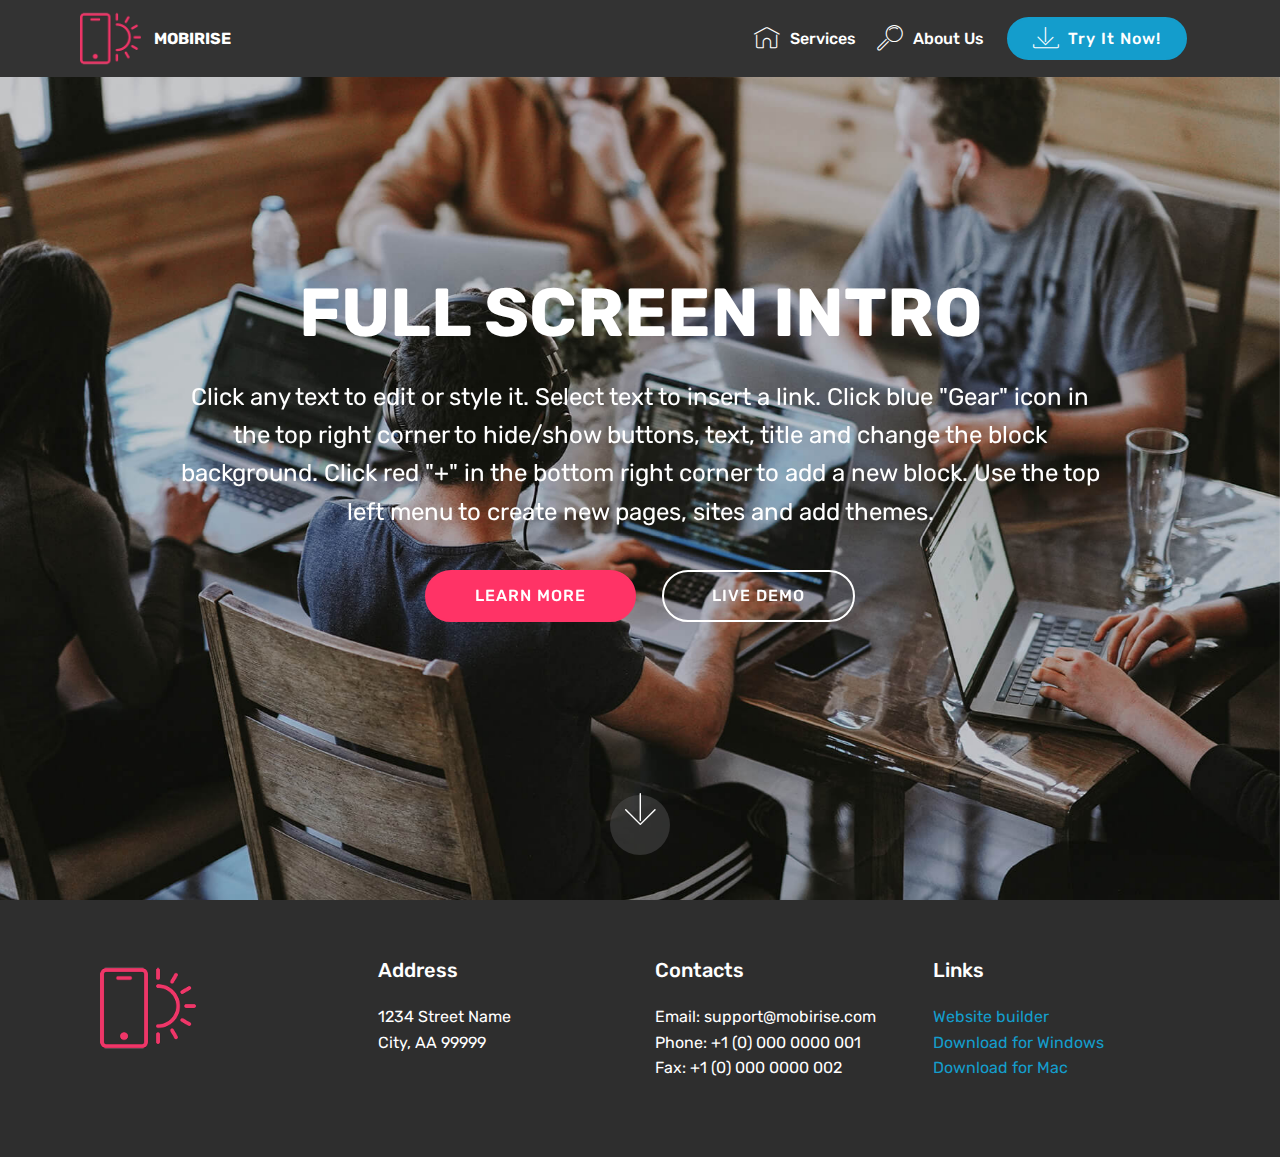
==== index.html @ 6ab180fe "create github pages" ====
<!DOCTYPE html>
<html  >
<head>
  <!-- Site made with Mobirise Website Builder v4.12.3, https://mobirise.com -->
  <meta charset="UTF-8">
  <meta http-equiv="X-UA-Compatible" content="IE=edge">
  <meta name="generator" content="Mobirise v4.12.3, mobirise.com">
  <meta name="viewport" content="width=device-width, initial-scale=1, minimum-scale=1">
  <link rel="shortcut icon" href="assets/images/logo2.png" type="image/x-icon">
  <meta name="description" content="">
  
  
  <title>Home</title>
  <link rel="stylesheet" href="assets/web/assets/mobirise-icons/mobirise-icons.css">
  <link rel="stylesheet" href="assets/bootstrap/css/bootstrap.min.css">
  <link rel="stylesheet" href="assets/bootstrap/css/bootstrap-grid.min.css">
  <link rel="stylesheet" href="assets/bootstrap/css/bootstrap-reboot.min.css">
  <link rel="stylesheet" href="assets/socicon/css/styles.css">
  <link rel="stylesheet" href="assets/tether/tether.min.css">
  <link rel="stylesheet" href="assets/dropdown/css/style.css">
  <link rel="stylesheet" href="assets/theme/css/style.css">
  <link rel="preload" as="style" href="assets/mobirise/css/mbr-additional.css"><link rel="stylesheet" href="assets/mobirise/css/mbr-additional.css" type="text/css">
  
  
  
</head>
<body>
  <section class="menu cid-qTkzRZLJNu" once="menu" id="menu1-0">

    

    <nav class="navbar navbar-expand beta-menu navbar-dropdown align-items-center navbar-fixed-top navbar-toggleable-sm">
        <button class="navbar-toggler navbar-toggler-right" type="button" data-toggle="collapse" data-target="#navbarSupportedContent" aria-controls="navbarSupportedContent" aria-expanded="false" aria-label="Toggle navigation">
            <div class="hamburger">
                <span></span>
                <span></span>
                <span></span>
                <span></span>
            </div>
        </button>
        <div class="menu-logo">
            <div class="navbar-brand">
                <span class="navbar-logo">
                    <a href="https://mobirise.com">
                         <img src="assets/images/logo2.png" alt="Mobirise" style="height: 3.8rem;">
                    </a>
                </span>
                <span class="navbar-caption-wrap"><a class="navbar-caption text-white display-4" href="index.html">
                        MOBIRISE
                    </a></span>
            </div>
        </div>
        <div class="collapse navbar-collapse" id="navbarSupportedContent">
            <ul class="navbar-nav nav-dropdown" data-app-modern-menu="true"><li class="nav-item">
                    <a class="nav-link link text-white display-4" href="page1.html">
                        <span class="mbri-home mbr-iconfont mbr-iconfont-btn"></span>
                        Services
                    </a>
                </li>
                <li class="nav-item">
                    <a class="nav-link link text-white display-4" href="page2.html">
                        <span class="mbri-search mbr-iconfont mbr-iconfont-btn"></span>
                        About Us
                    </a>
                </li></ul>
            <div class="navbar-buttons mbr-section-btn">
                <a class="btn btn-sm btn-primary display-4" href="https://mobirise.com">
                    <span class="mbri-save mbr-iconfont mbr-iconfont-btn "></span>
                    Try It Now!
                </a>
            </div>
        </div>
    </nav>
</section>

<section class="engine"><a href="https://mobirise.info/g">build a site</a></section><section class="cid-qTkA127IK8 mbr-fullscreen mbr-parallax-background" id="header2-1">

    

    

    <div class="container align-center">
        <div class="row justify-content-md-center">
            <div class="mbr-white col-md-10">
                <h1 class="mbr-section-title mbr-bold pb-3 mbr-fonts-style display-1">
                    FULL SCREEN INTRO
                </h1>
                
                <p class="mbr-text pb-3 mbr-fonts-style display-5">
                    Click any text to edit or style it. Select text to insert a link. Click blue "Gear" icon in the top right corner to hide/show buttons, text, title and change the block background. Click red "+" in the bottom right corner to add a new block. Use the top left menu to create new pages, sites and add themes.
                </p>
                <div class="mbr-section-btn">
                    <a class="btn btn-md btn-secondary display-4" href="https://mobirise.com">LEARN MORE</a>
                    <a class="btn btn-md btn-white-outline display-4" href="https://mobirise.com">LIVE DEMO</a>
                </div>
            </div>
        </div>
    </div>
    <div class="mbr-arrow hidden-sm-down" aria-hidden="true">
        <a href="#next">
            <i class="mbri-down mbr-iconfont"></i>
        </a>
    </div>
</section>

<section class="cid-qTkAaeaxX5" id="footer1-2">

    

    

    <div class="container">
        <div class="media-container-row content text-white">
            <div class="col-12 col-md-3">
                <div class="media-wrap">
                    <a href="https://mobirise.com/">
                        <img src="assets/images/logo2.png" alt="Mobirise">
                    </a>
                </div>
            </div>
            <div class="col-12 col-md-3 mbr-fonts-style display-7">
                <h5 class="pb-3">
                    Address
                </h5>
                <p class="mbr-text">
                    1234 Street Name
                    <br>City, AA 99999
                </p>
            </div>
            <div class="col-12 col-md-3 mbr-fonts-style display-7">
                <h5 class="pb-3">
                    Contacts
                </h5>
                <p class="mbr-text">
                    Email: support@mobirise.com
                    <br>Phone: +1 (0) 000 0000 001
                    <br>Fax: +1 (0) 000 0000 002
                </p>
            </div>
            <div class="col-12 col-md-3 mbr-fonts-style display-7">
                <h5 class="pb-3">
                    Links
                </h5>
                <p class="mbr-text">
                    <a class="text-primary" href="https://mobirise.com/">Website builder</a>
                    <br><a class="text-primary" href="https://mobirise.com/mobirise-free-win.zip">Download for Windows</a>
                    <br><a class="text-primary" href="https://mobirise.com/mobirise-free-mac.zip">Download for Mac</a>
                </p>
            </div>
        </div>
        
    </div>
</section>


  <script src="assets/web/assets/jquery/jquery.min.js"></script>
  <script src="assets/popper/popper.min.js"></script>
  <script src="assets/bootstrap/js/bootstrap.min.js"></script>
  <script src="assets/tether/tether.min.js"></script>
  <script src="assets/dropdown/js/nav-dropdown.js"></script>
  <script src="assets/dropdown/js/navbar-dropdown.js"></script>
  <script src="assets/touchswipe/jquery.touch-swipe.min.js"></script>
  <script src="assets/parallax/jarallax.min.js"></script>
  <script src="assets/smoothscroll/smooth-scroll.js"></script>
  <script src="assets/theme/js/script.js"></script>
  
  
</body>
</html>
---- assets/web/assets/mobirise-icons/mobirise-icons.css ----
@font-face {
  font-family: 'MobiriseIcons';
  src:  url('mobirise-icons.eot?spat4u');
  src:  url('mobirise-icons.eot?spat4u#iefix') format('embedded-opentype'),
    url('mobirise-icons.ttf?spat4u') format('truetype'),
    url('mobirise-icons.woff?spat4u') format('woff'),
    url('mobirise-icons.svg?spat4u#MobiriseIcons') format('svg');
  font-weight: normal;
  font-style: normal;
  font-display: swap;
}

[class^="mbri-"], [class*=" mbri-"] {
  /* use !important to prevent issues with browser extensions that change fonts */
  font-family: MobiriseIcons !important;
  speak: none;
  font-style: normal;
  font-weight: normal;
  font-variant: normal;
  text-transform: none;
  line-height: 1;

  /* Better Font Rendering =========== */
  -webkit-font-smoothing: antialiased;
  -moz-osx-font-smoothing: grayscale;
}

.mbri-add-submenu:before {
  content: "\e900";
}
.mbri-alert:before {
  content: "\e901";
}
.mbri-align-center:before {
  content: "\e902";
}
.mbri-align-justify:before {
  content: "\e903";
}
.mbri-align-left:before {
  content: "\e904";
}
.mbri-align-right:before {
  content: "\e905";
}
.mbri-android:before {
  content: "\e906";
}
.mbri-apple:before {
  content: "\e907";
}
.mbri-arrow-down:before {
  content: "\e908";
}
.mbri-arrow-next:before {
  content: "\e909";
}
.mbri-arrow-prev:before {
  content: "\e90a";
}
.mbri-arrow-up:before {
  content: "\e90b";
}
.mbri-bold:before {
  content: "\e90c";
}
.mbri-bookmark:before {
  content: "\e90d";
}
.mbri-bootstrap:before {
  content: "\e90e";
}
.mbri-briefcase:before {
  content: "\e90f";
}
.mbri-browse:before {
  content: "\e910";
}
.mbri-bulleted-list:before {
  content: "\e911";
}
.mbri-calendar:before {
  content: "\e912";
}
.mbri-camera:before {
  content: "\e913";
}
.mbri-cart-add:before {
  content: "\e914";
}
.mbri-cart-full:before {
  content: "\e915";
}
.mbri-cash:before {
  content: "\e916";
}
.mbri-change-style:before {
  content: "\e917";
}
.mbri-chat:before {
  content: "\e918";
}
.mbri-clock:before {
  content: "\e919";
}
.mbri-close:before {
  content: "\e91a";
}
.mbri-cloud:before {
  content: "\e91b";
}
.mbri-code:before {
  content: "\e91c";
}
.mbri-contact-form:before {
  content: "\e91d";
}
.mbri-credit-card:before {
  content: "\e91e";
}
.mbri-cursor-click:before {
  content: "\e91f";
}
.mbri-cust-feedback:before {
  content: "\e920";
}
.mbri-database:before {
  content: "\e921";
}
.mbri-delivery:before {
  content: "\e922";
}
.mbri-desktop:before {
  content: "\e923";
}
.mbri-devices:before {
  content: "\e924";
}
.mbri-down:before {
  content: "\e925";
}
.mbri-download:before {
  content: "\e989";
}
.mbri-drag-n-drop:before {
  content: "\e927";
}
.mbri-drag-n-drop2:before {
  content: "\e928";
}
.mbri-edit:before {
  content: "\e929";
}
.mbri-edit2:before {
  content: "\e92a";
}
.mbri-error:before {
  content: "\e92b";
}
.mbri-extension:before {
  content: "\e92c";
}
.mbri-features:before {
  content: "\e92d";
}
.mbri-file:before {
  content: "\e92e";
}
.mbri-flag:before {
  content: "\e92f";
}
.mbri-folder:before {
  content: "\e930";
}
.mbri-gift:before {
  content: "\e931";
}
.mbri-github:before {
  content: "\e932";
}
.mbri-globe:before {
  content: "\e933";
}
.mbri-globe-2:before {
  content: "\e934";
}
.mbri-growing-chart:before {
  content: "\e935";
}
.mbri-hearth:before {
  content: "\e936";
}
.mbri-help:before {
  content: "\e937";
}
.mbri-home:before {
  content: "\e938";
}
.mbri-hot-cup:before {
  content: "\e939";
}
.mbri-idea:before {
  content: "\e93a";
}
.mbri-image-gallery:before {
  content: "\e93b";
}
.mbri-image-slider:before {
  content: "\e93c";
}
.mbri-info:before {
  content: "\e93d";
}
.mbri-italic:before {
  content: "\e93e";
}
.mbri-key:before {
  content: "\e93f";
}
.mbri-laptop:before {
  content: "\e940";
}
.mbri-layers:before {
  content: "\e941";
}
.mbri-left-right:before {
  content: "\e942";
}
.mbri-left:before {
  content: "\e943";
}
.mbri-letter:before {
  content: "\e944";
}
.mbri-like:before {
  content: "\e945";
}
.mbri-link:before {
  content: "\e946";
}
.mbri-lock:before {
  content: "\e947";
}
.mbri-login:before {
  content: "\e948";
}
.mbri-logout:before {
  content: "\e949";
}
.mbri-magic-stick:before {
  content: "\e94a";
}
.mbri-map-pin:before {
  content: "\e94b";
}
.mbri-menu:before {
  content: "\e94c";
}
.mbri-mobile:before {
  content: "\e94d";
}
.mbri-mobile2:before {
  content: "\e94e";
}
.mbri-mobirise:before {
  content: "\e94f";
}
.mbri-more-horizontal:before {
  content: "\e950";
}
.mbri-more-vertical:before {
  content: "\e951";
}
.mbri-music:before {
  content: "\e952";
}
.mbri-new-file:before {
  content: "\e953";
}
.mbri-numbered-list:before {
  content: "\e954";
}
.mbri-opened-folder:before {
  content: "\e955";
}
.mbri-pages:before {
  content: "\e956";
}
.mbri-paper-plane:before {
  content: "\e957";
}
.mbri-paperclip:before {
  content: "\e958";
}
.mbri-photo:before {
  content: "\e959";
}
.mbri-photos:before {
  content: "\e95a";
}
.mbri-pin:before {
  content: "\e95b";
}
.mbri-play:before {
  content: "\e95c";
}
.mbri-plus:before {
  content: "\e95d";
}
.mbri-preview:before {
  content: "\e95e";
}
.mbri-print:before {
  content: "\e95f";
}
.mbri-protect:before {
  content: "\e960";
}
.mbri-question:before {
  content: "\e961";
}
.mbri-quote-left:before {
  content: "\e962";
}
.mbri-quote-right:before {
  content: "\e963";
}
.mbri-refresh:before {
  content: "\e964";
}
.mbri-responsive:before {
  content: "\e965";
}
.mbri-right:before {
  content: "\e966";
}
.mbri-rocket:before {
  content: "\e967";
}
.mbri-sad-face:before {
  content: "\e968";
}
.mbri-sale:before {
  content: "\e969";
}
.mbri-save:before {
  content: "\e96a";
}
.mbri-search:before {
  content: "\e96b";
}
.mbri-setting:before {
  content: "\e96c";
}
.mbri-setting2:before {
  content: "\e96d";
}
.mbri-setting3:before {
  content: "\e96e";
}
.mbri-share:before {
  content: "\e96f";
}
.mbri-shopping-bag:before {
  content: "\e970";
}
.mbri-shopping-basket:before {
  content: "\e971";
}
.mbri-shopping-cart:before {
  content: "\e972";
}
.mbri-sites:before {
  content: "\e973";
}
.mbri-smile-face:before {
  content: "\e974";
}
.mbri-speed:before {
  content: "\e975";
}
.mbri-star:before {
  content: "\e976";
}
.mbri-success:before {
  content: "\e977";
}
.mbri-sun:before {
  content: "\e978";
}
.mbri-sun2:before {
  content: "\e979";
}
.mbri-tablet:before {
  content: "\e97a";
}
.mbri-tablet-vertical:before {
  content: "\e97b";
}
.mbri-target:before {
  content: "\e97c";
}
.mbri-timer:before {
  content: "\e97d";
}
.mbri-to-ftp:before {
  content: "\e97e";
}
.mbri-to-local-drive:before {
  content: "\e97f";
}
.mbri-touch-swipe:before {
  content: "\e980";
}
.mbri-touch:before {
  content: "\e981";
}
.mbri-trash:before {
  content: "\e982";
}
.mbri-underline:before {
  content: "\e983";
}
.mbri-unlink:before {
  content: "\e984";
}
.mbri-unlock:before {
  content: "\e985";
}
.mbri-up-down:before {
  content: "\e986";
}
.mbri-up:before {
  content: "\e987";
}
.mbri-update:before {
  content: "\e988";
}
.mbri-upload:before {
 content: "\e926"; 
}
.mbri-user:before {
  content: "\e98a";
}
.mbri-user2:before {
  content: "\e98b";
}
.mbri-users:before {
  content: "\e98c";
}
.mbri-video:before {
  content: "\e98d";
}
.mbri-video-play:before {
  content: "\e98e";
}
.mbri-watch:before {
  content: "\e98f";
}
.mbri-website-theme:before {
  content: "\e990";
}
.mbri-wifi:before {
  content: "\e991";
}
.mbri-windows:before {
  content: "\e992";
}
.mbri-zoom-out:before {
  content: "\e993";
}
.mbri-redo:before {
  content: "\e994";
}
.mbri-undo:before {
  content: "\e995";
}
---- assets/socicon/css/styles.css ----
@charset "UTF-8";

@font-face {
  font-family: 'Socicon';
  src:  url('../fonts/socicon.eot');
  src:  url('../fonts/socicon.eot?#iefix') format('embedded-opentype'),
    url('../fonts/socicon.woff2') format('woff2'),
    url('../fonts/socicon.ttf') format('truetype'),
    url('../fonts/socicon.woff') format('woff'),
    url('../fonts/socicon.svg#socicon') format('svg');
  font-weight: normal;
  font-style: normal;
}

[data-icon]:before {
  font-family: "socicon" !important;
  content: attr(data-icon);
  font-style: normal !important;
  font-weight: normal !important;
  font-variant: normal !important;
  text-transform: none !important;
  speak: none;
  line-height: 1;
  -webkit-font-smoothing: antialiased;
  -moz-osx-font-smoothing: grayscale;
}

[class^="socicon-"], [class*=" socicon-"] {
  /* use !important to prevent issues with browser extensions that change fonts */
  font-family: 'Socicon' !important;
  speak: none;
  font-style: normal;
  font-weight: normal;
  font-variant: normal;
  text-transform: none;
  line-height: 1;

  /* Better Font Rendering =========== */
  -webkit-font-smoothing: antialiased;
  -moz-osx-font-smoothing: grayscale;
}

.socicon-eitaa:before {
  content: "\e97c";
}
.socicon-soroush:before {
  content: "\e97d";
}
.socicon-bale:before {
  content: "\e97e";
}
.socicon-zazzle:before {
  content: "\e97b";
}
.socicon-society6:before {
  content: "\e97a";
}
.socicon-redbubble:before {
  content: "\e979";
}
.socicon-avvo:before {
  content: "\e978";
}
.socicon-stitcher:before {
  content: "\e977";
}
.socicon-googlehangouts:before {
  content: "\e974";
}
.socicon-dlive:before {
  content: "\e975";
}
.socicon-vsco:before {
  content: "\e976";
}
.socicon-flipboard:before {
  content: "\e973";
}
.socicon-ubuntu:before {
  content: "\e958";
}
.socicon-artstation:before {
  content: "\e959";
}
.socicon-invision:before {
  content: "\e95a";
}
.socicon-torial:before {
  content: "\e95b";
}
.socicon-collectorz:before {
  content: "\e95c";
}
.socicon-seenthis:before {
  content: "\e95d";
}
.socicon-googleplaymusic:before {
  content: "\e95e";
}
.socicon-debian:before {
  content: "\e95f";
}
.socicon-filmfreeway:before {
  content: "\e960";
}
.socicon-gnome:before {
  content: "\e961";
}
.socicon-itchio:before {
  content: "\e962";
}
.socicon-jamendo:before {
  content: "\e963";
}
.socicon-mix:before {
  content: "\e964";
}
.socicon-sharepoint:before {
  content: "\e965";
}
.socicon-tinder:before {
  content: "\e966";
}
.socicon-windguru:before {
  content: "\e967";
}
.socicon-cdbaby:before {
  content: "\e968";
}
.socicon-elementaryos:before {
  content: "\e969";
}
.socicon-stage32:before {
  content: "\e96a";
}
.socicon-tiktok:before {
  content: "\e96b";
}
.socicon-gitter:before {
  content: "\e96c";
}
.socicon-letterboxd:before {
  content: "\e96d";
}
.socicon-threema:before {
  content: "\e96e";
}
.socicon-splice:before {
  content: "\e96f";
}
.socicon-metapop:before {
  content: "\e970";
}
.socicon-naver:before {
  content: "\e971";
}
.socicon-remote:before {
  content: "\e972";
}
.socicon-internet:before {
  content: "\e957";
}
.socicon-moddb:before {
  content: "\e94b";
}
.socicon-indiedb:before {
  content: "\e94c";
}
.socicon-traxsource:before {
  content: "\e94d";
}
.socicon-gamefor:before {
  content: "\e94e";
}
.socicon-pixiv:before {
  content: "\e94f";
}
.socicon-myanimelist:before {
  content: "\e950";
}
.socicon-blackberry:before {
  content: "\e951";
}
.socicon-wickr:before {
  content: "\e952";
}
.socicon-spip:before {
  content: "\e953";
}
.socicon-napster:before {
  content: "\e954";
}
.socicon-beatport:before {
  content: "\e955";
}
.socicon-hackerone:before {
  content: "\e956";
}
.socicon-hackernews:before {
  content: "\e946";
}
.socicon-smashwords:before {
  content: "\e947";
}
.socicon-kobo:before {
  content: "\e948";
}
.socicon-bookbub:before {
  content: "\e949";
}
.socicon-mailru:before {
  content: "\e94a";
}
.socicon-gitlab:before {
  content: "\e945";
}
.socicon-instructables:before {
  content: "\e944";
}
.socicon-portfolio:before {
  content: "\e943";
}
.socicon-codered:before {
  content: "\e940";
}
.socicon-origin:before {
  content: "\e941";
}
.socicon-nextdoor:before {
  content: "\e942";
}
.socicon-udemy:before {
  content: "\e93f";
}
.socicon-livemaster:before {
  content: "\e93e";
}
.socicon-crunchbase:before {
  content: "\e93b";
}
.socicon-homefy:before {
  content: "\e93c";
}
.socicon-calendly:before {
  content: "\e93d";
}
.socicon-realtor:before {
  content: "\e90f";
}
.socicon-tidal:before {
  content: "\e910";
}
.socicon-qobuz:before {
  content: "\e911";
}
.socicon-natgeo:before {
  content: "\e912";
}
.socicon-mastodon:before {
  content: "\e913";
}
.socicon-unsplash:before {
  content: "\e914";
}
.socicon-homeadvisor:before {
  content: "\e915";
}
.socicon-angieslist:before {
  content: "\e916";
}
.socicon-codepen:before {
  content: "\e917";
}
.socicon-slack:before {
  content: "\e918";
}
.socicon-openaigym:before {
  content: "\e919";
}
.socicon-logmein:before {
  content: "\e91a";
}
.socicon-fiverr:before {
  content: "\e91b";
}
.socicon-gotomeeting:before {
  content: "\e91c";
}
.socicon-aliexpress:before {
  content: "\e91d";
}
.socicon-guru:before {
  content: "\e91e";
}
.socicon-appstore:before {
  content: "\e91f";
}
.socicon-homes:before {
  content: "\e920";
}
.socicon-zoom:before {
  content: "\e921";
}
.socicon-alibaba:before {
  content: "\e922";
}
.socicon-craigslist:before {
  content: "\e923";
}
.socicon-wix:before {
  content: "\e924";
}
.socicon-redfin:before {
  content: "\e925";
}
.socicon-googlecalendar:before {
  content: "\e926";
}
.socicon-shopify:before {
  content: "\e927";
}
.socicon-freelancer:before {
  content: "\e928";
}
.socicon-seedrs:before {
  content: "\e929";
}
.socicon-bing:before {
  content: "\e92a";
}
.socicon-doodle:before {
  content: "\e92b";
}
.socicon-bonanza:before {
  content: "\e92c";
}
.socicon-squarespace:before {
  content: "\e92d";
}
.socicon-toptal:before {
  content: "\e92e";
}
.socicon-gust:before {
  content: "\e92f";
}
.socicon-ask:before {
  content: "\e930";
}
.socicon-trulia:before {
  content: "\e931";
}
.socicon-loomly:before {
  content: "\e932";
}
.socicon-ghost:before {
  content: "\e933";
}
.socicon-upwork:before {
  content: "\e934";
}
.socicon-fundable:before {
  content: "\e935";
}
.socicon-booking:before {
  content: "\e936";
}
.socicon-googlemaps:before {
  content: "\e937";
}
.socicon-zillow:before {
  content: "\e938";
}
.socicon-niconico:before {
  content: "\e939";
}
.socicon-toneden:before {
  content: "\e93a";
}
.socicon-augment:before {
  content: "\e908";
}
.socicon-bitbucket:before {
  content: "\e909";
}
.socicon-fyuse:before {
  content: "\e90a";
}
.socicon-yt-gaming:before {
  content: "\e90b";
}
.socicon-sketchfab:before {
  content: "\e90c";
}
.socicon-mobcrush:before {
  content: "\e90d";
}
.socicon-microsoft:before {
  content: "\e90e";
}
.socicon-pandora:before {
  content: "\e907";
}
.socicon-messenger:before {
  content: "\e906";
}
.socicon-gamewisp:before {
  content: "\e905";
}
.socicon-bloglovin:before {
  content: "\e904";
}
.socicon-tunein:before {
  content: "\e903";
}
.socicon-gamejolt:before {
  content: "\e901";
}
.socicon-trello:before {
  content: "\e902";
}
.socicon-spreadshirt:before {
  content: "\e900";
}
.socicon-500px:before {
  content: "\e000";
}
.socicon-8tracks:before {
  content: "\e001";
}
.socicon-airbnb:before {
  content: "\e002";
}
.socicon-alliance:before {
  content: "\e003";
}
.socicon-amazon:before {
  content: "\e004";
}
.socicon-amplement:before {
  content: "\e005";
}
.socicon-android:before {
  content: "\e006";
}
.socicon-angellist:before {
  content: "\e007";
}
.socicon-apple:before {
  content: "\e008";
}
.socicon-appnet:before {
  content: "\e009";
}
.socicon-baidu:before {
  content: "\e00a";
}
.socicon-bandcamp:before {
  content: "\e00b";
}
.socicon-battlenet:before {
  content: "\e00c";
}
.socicon-mixer:before {
  content: "\e00d";
}
.socicon-bebee:before {
  content: "\e00e";
}
.socicon-bebo:before {
  content: "\e00f";
}
.socicon-behance:before {
  content: "\e010";
}
.socicon-blizzard:before {
  content: "\e011";
}
.socicon-blogger:before {
  content: "\e012";
}
.socicon-buffer:before {
  content: "\e013";
}
.socicon-chrome:before {
  content: "\e014";
}
.socicon-coderwall:before {
  content: "\e015";
}
.socicon-curse:before {
  content: "\e016";
}
.socicon-dailymotion:before {
  content: "\e017";
}
.socicon-deezer:before {
  content: "\e018";
}
.socicon-delicious:before {
  content: "\e019";
}
.socicon-deviantart:before {
  content: "\e01a";
}
.socicon-diablo:before {
  content: "\e01b";
}
.socicon-digg:before {
  content: "\e01c";
}
.socicon-discord:before {
  content: "\e01d";
}
.socicon-disqus:before {
  content: "\e01e";
}
.socicon-douban:before {
  content: "\e01f";
}
.socicon-draugiem:before {
  content: "\e020";
}
.socicon-dribbble:before {
  content: "\e021";
}
.socicon-drupal:before {
  content: "\e022";
}
.socicon-ebay:before {
  content: "\e023";
}
.socicon-ello:before {
  content: "\e024";
}
.socicon-endomodo:before {
  content: "\e025";
}
.socicon-envato:before {
  content: "\e026";
}
.socicon-etsy:before {
  content: "\e027";
}
.socicon-facebook:before {
  content: "\e028";
}
.socicon-feedburner:before {
  content: "\e029";
}
.socicon-filmweb:before {
  content: "\e02a";
}
.socicon-firefox:before {
  content: "\e02b";
}
.socicon-flattr:before {
  content: "\e02c";
}
.socicon-flickr:before {
  content: "\e02d";
}
.socicon-formulr:before {
  content: "\e02e";
}
.socicon-forrst:before {
  content: "\e02f";
}
.socicon-foursquare:before {
  content: "\e030";
}
.socicon-friendfeed:before {
  content: "\e031";
}
.socicon-github:before {
  content: "\e032";
}
.socicon-goodreads:before {
  content: "\e033";
}
.socicon-google:before {
  content: "\e034";
}
.socicon-googlescholar:before {
  content: "\e035";
}
.socicon-googlegroups:before {
  content: "\e036";
}
.socicon-googlephotos:before {
  content: "\e037";
}
.socicon-googleplus:before {
  content: "\e038";
}
.socicon-grooveshark:before {
  content: "\e039";
}
.socicon-hackerrank:before {
  content: "\e03a";
}
.socicon-hearthstone:before {
  content: "\e03b";
}
.socicon-hellocoton:before {
  content: "\e03c";
}
.socicon-heroes:before {
  content: "\e03d";
}
.socicon-smashcast:before {
  content: "\e03e";
}
.socicon-horde:before {
  content: "\e03f";
}
.socicon-houzz:before {
  content: "\e040";
}
.socicon-icq:before {
  content: "\e041";
}
.socicon-identica:before {
  content: "\e042";
}
.socicon-imdb:before {
  content: "\e043";
}
.socicon-instagram:before {
  content: "\e044";
}
.socicon-issuu:before {
  content: "\e045";
}
.socicon-istock:before {
  content: "\e046";
}
.socicon-itunes:before {
  content: "\e047";
}
.socicon-keybase:before {
  content: "\e048";
}
.socicon-lanyrd:before {
  content: "\e049";
}
.socicon-lastfm:before {
  content: "\e04a";
}
.socicon-line:before {
  content: "\e04b";
}
.socicon-linkedin:before {
  content: "\e04c";
}
.socicon-livejournal:before {
  content: "\e04d";
}
.socicon-lyft:before {
  content: "\e04e";
}
.socicon-macos:before {
  content: "\e04f";
}
.socicon-mail:before {
  content: "\e050";
}
.socicon-medium:before {
  content: "\e051";
}
.socicon-meetup:before {
  content: "\e052";
}
.socicon-mixcloud:before {
  content: "\e053";
}
.socicon-modelmayhem:before {
  content: "\e054";
}
.socicon-mumble:before {
  content: "\e055";
}
.socicon-myspace:before {
  content: "\e056";
}
.socicon-newsvine:before {
  content: "\e057";
}
.socicon-nintendo:before {
  content: "\e058";
}
.socicon-npm:before {
  content: "\e059";
}
.socicon-odnoklassniki:before {
  content: "\e05a";
}
.socicon-openid:before {
  content: "\e05b";
}
.socicon-opera:before {
  content: "\e05c";
}
.socicon-outlook:before {
  content: "\e05d";
}
.socicon-overwatch:before {
  content: "\e05e";
}
.socicon-patreon:before {
  content: "\e05f";
}
.socicon-paypal:before {
  content: "\e060";
}
.socicon-periscope:before {
  content: "\e061";
}
.socicon-persona:before {
  content: "\e062";
}
.socicon-pinterest:before {
  content: "\e063";
}
.socicon-play:before {
  content: "\e064";
}
.socicon-player:before {
  content: "\e065";
}
.socicon-playstation:before {
  content: "\e066";
}
.socicon-pocket:before {
  content: "\e067";
}
.socicon-qq:before {
  content: "\e068";
}
.socicon-quora:before {
  content: "\e069";
}
.socicon-raidcall:before {
  content: "\e06a";
}
.socicon-ravelry:before {
  content: "\e06b";
}
.socicon-reddit:before {
  content: "\e06c";
}
.socicon-renren:before {
  content: "\e06d";
}
.socicon-researchgate:before {
  content: "\e06e";
}
.socicon-residentadvisor:before {
  content: "\e06f";
}
.socicon-reverbnation:before {
  content: "\e070";
}
.socicon-rss:before {
  content: "\e071";
}
.socicon-sharethis:before {
  content: "\e072";
}
.socicon-skype:before {
  content: "\e073";
}
.socicon-slideshare:before {
  content: "\e074";
}
.socicon-smugmug:before {
  content: "\e075";
}
.socicon-snapchat:before {
  content: "\e076";
}
.socicon-songkick:before {
  content: "\e077";
}
.socicon-soundcloud:before {
  content: "\e078";
}
.socicon-spotify:before {
  content: "\e079";
}
.socicon-stackexchange:before {
  content: "\e07a";
}
.socicon-stackoverflow:before {
  content: "\e07b";
}
.socicon-starcraft:before {
  content: "\e07c";
}
.socicon-stayfriends:before {
  content: "\e07d";
}
.socicon-steam:before {
  content: "\e07e";
}
.socicon-storehouse:before {
  content: "\e07f";
}
.socicon-strava:before {
  content: "\e080";
}
.socicon-streamjar:before {
  content: "\e081";
}
.socicon-stumbleupon:before {
  content: "\e082";
}
.socicon-swarm:before {
  content: "\e083";
}
.socicon-teamspeak:before {
  content: "\e084";
}
.socicon-teamviewer:before {
  content: "\e085";
}
.socicon-technorati:before {
  content: "\e086";
}
.socicon-telegram:before {
  content: "\e087";
}
.socicon-tripadvisor:before {
  content: "\e088";
}
.socicon-tripit:before {
  content: "\e089";
}
.socicon-triplej:before {
  content: "\e08a";
}
.socicon-tumblr:before {
  content: "\e08b";
}
.socicon-twitch:before {
  content: "\e08c";
}
.socicon-twitter:before {
  content: "\e08d";
}
.socicon-uber:before {
  content: "\e08e";
}
.socicon-ventrilo:before {
  content: "\e08f";
}
.socicon-viadeo:before {
  content: "\e090";
}
.socicon-viber:before {
  content: "\e091";
}
.socicon-viewbug:before {
  content: "\e092";
}
.socicon-vimeo:before {
  content: "\e093";
}
.socicon-vine:before {
  content: "\e094";
}
.socicon-vkontakte:before {
  content: "\e095";
}
.socicon-warcraft:before {
  content: "\e096";
}
.socicon-wechat:before {
  content: "\e097";
}
.socicon-weibo:before {
  content: "\e098";
}
.socicon-whatsapp:before {
  content: "\e099";
}
.socicon-wikipedia:before {
  content: "\e09a";
}
.socicon-windows:before {
  content: "\e09b";
}
.socicon-wordpress:before {
  content: "\e09c";
}
.socicon-wykop:before {
  content: "\e09d";
}
.socicon-xbox:before {
  content: "\e09e";
}
.socicon-xing:before {
  content: "\e09f";
}
.socicon-yahoo:before {
  content: "\e0a0";
}
.socicon-yammer:before {
  content: "\e0a1";
}
.socicon-yandex:before {
  content: "\e0a2";
}
.socicon-yelp:before {
  content: "\e0a3";
}
.socicon-younow:before {
  content: "\e0a4";
}
.socicon-youtube:before {
  content: "\e0a5";
}
.socicon-zapier:before {
  content: "\e0a6";
}
.socicon-zerply:before {
  content: "\e0a7";
}
.socicon-zomato:before {
  content: "\e0a8";
}
.socicon-zynga:before {
  content: "\e0a9";
}
---- assets/dropdown/css/style.css ----
.navbar-dropdown {
  left: 0;
  padding: 0;
  position: absolute;
  right: 0;
  top: 0;
  transition: all 0.45s ease;
  z-index: 1030;
  background: #282828; }
  .navbar-dropdown .navbar-logo {
    margin-right: 0.8rem;
    transition: margin 0.3s ease-in-out;
    vertical-align: middle; }
    .navbar-dropdown .navbar-logo img {
      height: 3.125rem;
      transition: all 0.3s ease-in-out; }
    .navbar-dropdown .navbar-logo.mbr-iconfont {
      font-size: 3.125rem;
      line-height: 3.125rem; }
  .navbar-dropdown .navbar-caption {
    font-weight: 700;
    white-space: normal;
    vertical-align: -4px;
    line-height: 3.125rem !important; }
    .navbar-dropdown .navbar-caption, .navbar-dropdown .navbar-caption:hover {
      color: inherit;
      text-decoration: none; }
  .navbar-dropdown .mbr-iconfont + .navbar-caption {
    vertical-align: -1px; }
  .navbar-dropdown.navbar-fixed-top {
    position: fixed; }
  .navbar-dropdown .navbar-brand span {
    vertical-align: -4px; }
  .navbar-dropdown.bg-color.transparent {
    background: none; }
  .navbar-dropdown.navbar-short .navbar-brand {
    padding: 0.625rem 0; }
    .navbar-dropdown.navbar-short .navbar-brand span {
      vertical-align: -1px; }
  .navbar-dropdown.navbar-short .navbar-caption {
    line-height: 2.375rem !important;
    vertical-align: -2px; }
  .navbar-dropdown.navbar-short .navbar-logo {
    margin-right: 0.5rem; }
    .navbar-dropdown.navbar-short .navbar-logo img {
      height: 2.375rem; }
    .navbar-dropdown.navbar-short .navbar-logo.mbr-iconfont {
      font-size: 2.375rem;
      line-height: 2.375rem; }
  .navbar-dropdown.navbar-short .mbr-table-cell {
    height: 3.625rem; }
  .navbar-dropdown .navbar-close {
    left: 0.6875rem;
    position: fixed;
    top: 0.75rem;
    z-index: 1000; }
  .navbar-dropdown .hamburger-icon {
    content: "";
    display: inline-block;
    vertical-align: middle;
    width: 16px;
    -webkit-box-shadow: 0 -6px 0 1px #282828,0 0 0 1px #282828,0 6px 0 1px #282828;
    -moz-box-shadow: 0 -6px 0 1px #282828,0 0 0 1px #282828,0 6px 0 1px #282828;
    box-shadow: 0 -6px 0 1px #282828,0 0 0 1px #282828,0 6px 0 1px #282828; }

.dropdown-menu .dropdown-toggle[data-toggle="dropdown-submenu"]::after {
  border-bottom: 0.35em solid transparent;
  border-left: 0.35em solid;
  border-right: 0;
  border-top: 0.35em solid transparent;
  margin-left: 0.3rem; }

.dropdown-menu .dropdown-item:focus {
  outline: 0; }

.nav-dropdown {
  font-size: 0.75rem;
  font-weight: 500;
  height: auto !important; }
  .nav-dropdown .nav-btn {
    padding-left: 1rem; }
  .nav-dropdown .link {
    margin: .667em 1.667em;
    font-weight: 500;
    padding: 0;
    transition: color .2s ease-in-out; }
    .nav-dropdown .link.dropdown-toggle {
      margin-right: 2.583em; }
      .nav-dropdown .link.dropdown-toggle::after {
        margin-left: .25rem;
        border-top: 0.35em solid;
        border-right: 0.35em solid transparent;
        border-left: 0.35em solid transparent;
        border-bottom: 0; }
      .nav-dropdown .link.dropdown-toggle[aria-expanded="true"] {
        margin: 0;
        padding: 0.667em 3.263em  0.667em 1.667em; }
  .nav-dropdown .link::after,
  .nav-dropdown .dropdown-item::after {
    color: inherit; }
  .nav-dropdown .btn {
    font-size: 0.75rem;
    font-weight: 700;
    letter-spacing: 0;
    margin-bottom: 0;
    padding-left: 1.25rem;
    padding-right: 1.25rem; }
  .nav-dropdown .dropdown-menu {
    border-radius: 0;
    border: 0;
    left: 0;
    margin: 0;
    padding-bottom: 1.25rem;
    padding-top: 1.25rem;
    position: relative; }
  .nav-dropdown .dropdown-submenu {
    margin-left: 0.125rem;
    top: 0; }
  .nav-dropdown .dropdown-item {
    font-weight: 500;
    line-height: 2;
    padding: 0.3846em 4.615em 0.3846em 1.5385em;
    position: relative;
    transition: color .2s ease-in-out, background-color .2s ease-in-out; }
    .nav-dropdown .dropdown-item::after {
      margin-top: -0.3077em;
      position: absolute;
      right: 1.1538em;
      top: 50%; }
    .nav-dropdown .dropdown-item:focus, .nav-dropdown .dropdown-item:hover {
      background: none; }

@media (max-width: 767px) {
  .nav-dropdown.navbar-toggleable-sm {
    bottom: 0;
    display: none;
    left: 0;
    overflow-x: hidden;
    position: fixed;
    top: 0;
    transform: translateX(-100%);
    -ms-transform: translateX(-100%);
    -webkit-transform: translateX(-100%);
    width: 18.75rem;
    z-index: 999; } }
.nav-dropdown.navbar-toggleable-xl {
  bottom: 0;
  display: none;
  left: 0;
  overflow-x: hidden;
  position: fixed;
  top: 0;
  transform: translateX(-100%);
  -ms-transform: translateX(-100%);
  -webkit-transform: translateX(-100%);
  width: 18.75rem;
  z-index: 999; }

.nav-dropdown-sm {
  display: block !important;
  overflow-x: hidden;
  overflow: auto;
  padding-top: 3.875rem; }
  .nav-dropdown-sm::after {
    content: "";
    display: block;
    height: 3rem;
    width: 100%; }
  .nav-dropdown-sm.collapse.in ~ .navbar-close {
    display: block !important; }
  .nav-dropdown-sm.collapsing, .nav-dropdown-sm.collapse.in {
    transform: translateX(0);
    -ms-transform: translateX(0);
    -webkit-transform: translateX(0);
    transition: all 0.25s ease-out;
    -webkit-transition: all 0.25s ease-out;
    background: #282828; }
  .nav-dropdown-sm.collapsing[aria-expanded="false"] {
    transform: translateX(-100%);
    -ms-transform: translateX(-100%);
    -webkit-transform: translateX(-100%); }
  .nav-dropdown-sm .nav-item {
    display: block;
    margin-left: 0 !important;
    padding-left: 0; }
  .nav-dropdown-sm .link,
  .nav-dropdown-sm .dropdown-item {
    border-top: 1px dotted rgba(255, 255, 255, 0.1);
    font-size: 0.8125rem;
    line-height: 1.6;
    margin: 0 !important;
    padding: 0.875rem 2.4rem 0.875rem 1.5625rem !important;
    position: relative;
    white-space: normal; }
    .nav-dropdown-sm .link:focus, .nav-dropdown-sm .link:hover,
    .nav-dropdown-sm .dropdown-item:focus,
    .nav-dropdown-sm .dropdown-item:hover {
      background: rgba(0, 0, 0, 0.2) !important;
      color: #c0a375; }
  .nav-dropdown-sm .nav-btn {
    position: relative;
    padding: 1.5625rem 1.5625rem 0 1.5625rem; }
    .nav-dropdown-sm .nav-btn::before {
      border-top: 1px dotted rgba(255, 255, 255, 0.1);
      content: "";
      left: 0;
      position: absolute;
      top: 0;
      width: 100%; }
    .nav-dropdown-sm .nav-btn + .nav-btn {
      padding-top: 0.625rem; }
      .nav-dropdown-sm .nav-btn + .nav-btn::before {
        display: none; }
  .nav-dropdown-sm .btn {
    padding: 0.625rem 0; }
  .nav-dropdown-sm .dropdown-toggle[data-toggle="dropdown-submenu"]::after {
    margin-left: .25rem;
    border-top: 0.35em solid;
    border-right: 0.35em solid transparent;
    border-left: 0.35em solid transparent;
    border-bottom: 0; }
  .nav-dropdown-sm .dropdown-toggle[data-toggle="dropdown-submenu"][aria-expanded="true"]::after {
    border-top: 0;
    border-right: 0.35em solid transparent;
    border-left: 0.35em solid transparent;
    border-bottom: 0.35em solid; }
  .nav-dropdown-sm .dropdown-menu {
    margin: 0;
    padding: 0;
    position: relative;
    top: 0;
    left: 0;
    width: 100%;
    border: 0;
    float: none;
    border-radius: 0;
    background: none; }
  .nav-dropdown-sm .dropdown-submenu {
    left: 100%;
    margin-left: 0.125rem;
    margin-top: -1.25rem;
    top: 0; }

.navbar-toggleable-sm .nav-dropdown .dropdown-menu {
  position: absolute; }

.navbar-toggleable-sm .nav-dropdown .dropdown-submenu {
  left: 100%;
  margin-left: 0.125rem;
  margin-top: -1.25rem;
  top: 0; }

.navbar-toggleable-sm.opened .nav-dropdown .dropdown-menu {
  position: relative; }

.navbar-toggleable-sm.opened .nav-dropdown .dropdown-submenu {
  left: 0;
  margin-left: 00rem;
  margin-top: 0rem;
  top: 0; }

.is-builder .nav-dropdown.collapsing {
  transition: none !important; }

/*# sourceMappingURL=style.css.map */
---- assets/theme/css/style.css ----
@charset "UTF-8";
/*!
 * Mobirise v4 theme (https://mobirise.com/)
 * Copyright 2017 Mobirise
 */
section {
  background-color: #eeeeee;
}

body {
  font-style: normal;
  line-height: 1.5;
}

section,
.container,
.container-fluid {
  position: relative;
  word-wrap: break-word;
}

a.mbr-iconfont:hover {
  text-decoration: none;
}

.article .lead p,
.article .lead ul,
.article .lead ol,
.article .lead pre,
.article .lead blockquote {
  margin-bottom: 0;
}

ul,
ol,
pre,
blockquote {
  margin-bottom: 2.3125rem;
}

pre {
  background: #f4f4f4;
  padding: 10px 24px;
  white-space: pre-wrap;
}

.inactive {
  -webkit-user-select: none;
  -moz-user-select: none;
  -ms-user-select: none;
  user-select: none;
  pointer-events: none;
  -webkit-user-drag: none;
  user-drag: none;
}

.mbr-section__comments .row {
  justify-content: center;
  -webkit-justify-content: center;
}

a {
  font-style: normal;
  font-weight: 400;
  cursor: pointer;
}
a, a:hover {
  text-decoration: none;
}

figure {
  margin-bottom: 0;
}

body {
  color: #232323;
}

h1,
h2,
h3,
h4,
h5,
h6,
.h1,
.h2,
.h3,
.h4,
.h5,
.h6,
.display-1,
.display-2,
.display-3,
.display-4 {
  line-height: 1;
  word-break: break-word;
  word-wrap: break-word;
}

.mbr-section-title {
  font-style: normal;
  line-height: 1.2;
}

.mbr-section-subtitle {
  line-height: 1.3;
}

.mbr-text {
  font-style: normal;
  line-height: 1.6;
}

b,
strong {
  font-weight: bold;
}

blockquote {
  padding: 10px 0 10px 20px;
  position: relative;
  border-left: 2px solid;
  border-color: #ff3366;
}

input:-webkit-autofill, input:-webkit-autofill:hover, input:-webkit-autofill:focus, input:-webkit-autofill:active {
  transition-delay: 9999s;
  transition-property: background-color, color;
}

textarea[type=hidden] {
  display: none;
}

body {
  position: relative;
}

section {
  background-position: 50% 50%;
  background-repeat: no-repeat;
  background-size: cover;
}
section .mbr-background-video,
section .mbr-background-video-preview {
  position: absolute;
  bottom: 0;
  left: 0;
  right: 0;
  top: 0;
}

.hidden {
  visibility: hidden;
}

.mbr-z-index20 {
  z-index: 20;
}

/*! Base colors */
.mbr-white {
  color: #ffffff;
}

.mbr-black {
  color: #000000;
}

.mbr-bg-white {
  background-color: #ffffff;
}

.mbr-bg-black {
  background-color: #000000;
}

/*! Text-aligns */
.align-left {
  text-align: left;
}

.align-center {
  text-align: center;
}

.align-right {
  text-align: right;
}

@media (max-width: 767px) {
  .align-left,
.align-center,
.align-right,
.mbr-section-btn,
.mbr-section-title {
    text-align: center;
  }
}
/*! Font-weight  */
.mbr-light {
  font-weight: 300;
}

.mbr-regular {
  font-weight: 400;
}

.mbr-semibold {
  font-weight: 500;
}

.mbr-bold {
  font-weight: 700;
}

/*! Media  */
.media-size-item {
  -webkit-flex: 1 1 auto;
  -moz-flex: 1 1 auto;
  -ms-flex: 1 1 auto;
  -o-flex: 1 1 auto;
  flex: 1 1 auto;
}

.media-content {
  -webkit-flex-basis: 100%;
  flex-basis: 100%;
}

.media-container-row {
  display: -ms-flexbox;
  display: -webkit-flex;
  display: flex;
  -webkit-flex-direction: row;
  -ms-flex-direction: row;
  flex-direction: row;
  -webkit-flex-wrap: wrap;
  -ms-flex-wrap: wrap;
  flex-wrap: wrap;
  -webkit-justify-content: center;
  -ms-flex-pack: center;
  justify-content: center;
  -webkit-align-content: center;
  -ms-flex-line-pack: center;
  align-content: center;
  -webkit-align-items: start;
  -ms-flex-align: start;
  align-items: start;
}
.media-container-row .media-size-item {
  width: 400px;
}

.media-container-column {
  display: -ms-flexbox;
  display: -webkit-flex;
  display: flex;
  -webkit-flex-direction: column;
  -ms-flex-direction: column;
  flex-direction: column;
  -webkit-flex-wrap: wrap;
  -ms-flex-wrap: wrap;
  flex-wrap: wrap;
  -webkit-justify-content: center;
  -ms-flex-pack: center;
  justify-content: center;
  -webkit-align-content: center;
  -ms-flex-line-pack: center;
  align-content: center;
  -webkit-align-items: stretch;
  -ms-flex-align: stretch;
  align-items: stretch;
}
.media-container-column > * {
  width: 100%;
}

@media (min-width: 992px) {
  .media-container-row {
    -webkit-flex-wrap: nowrap;
    -ms-flex-wrap: nowrap;
    flex-wrap: nowrap;
  }
}
figure {
  overflow: hidden;
}

figure[mbr-media-size] {
  transition: width 0.1s;
}

.mbr-figure img,
.mbr-figure iframe {
  display: block;
  width: 100%;
}

.card {
  background-color: transparent;
  border: none;
}

.card-box {
  width: 100%;
}

.card-img {
  text-align: center;
  flex-shrink: 0;
  -webkit-flex-shrink: 0;
}

.media {
  max-width: 100%;
  margin: 0 auto;
}

.mbr-figure {
  -ms-flex-item-align: center;
  -ms-grid-row-align: center;
  -webkit-align-self: center;
  align-self: center;
}

.media-container > div {
  max-width: 100%;
}

.mbr-figure img,
.card-img img {
  width: 100%;
}

@media (max-width: 991px) {
  .media-size-item {
    width: auto !important;
  }

  .media {
    width: auto;
  }

  .mbr-figure {
    width: 100% !important;
  }
}
/*! Buttons */
.btn {
  font-weight: 500;
  border-width: 2px;
  font-style: normal;
  letter-spacing: 1px;
  margin: 0.4rem 0.8rem;
  white-space: normal;
  -webkit-transition: all 0.3s ease-in-out;
  -moz-transition: all 0.3s ease-in-out;
  transition: all 0.3s ease-in-out;
  display: inline-flex;
  align-items: center;
  justify-content: center;
  word-break: break-word;
  -webkit-align-items: center;
  -webkit-justify-content: center;
  display: -webkit-inline-flex;
}

.btn-sm {
  font-weight: 500;
  letter-spacing: 1px;
  -webkit-transition: all 0.3s ease-in-out;
  -moz-transition: all 0.3s ease-in-out;
  transition: all 0.3s ease-in-out;
}

.btn-md {
  font-weight: 500;
  letter-spacing: 1px;
  margin: 0.4rem 0.8rem !important;
  -webkit-transition: all 0.3s ease-in-out;
  -moz-transition: all 0.3s ease-in-out;
  transition: all 0.3s ease-in-out;
}

.btn-lg {
  font-weight: 500;
  letter-spacing: 1px;
  margin: 0.4rem 0.8rem !important;
  -webkit-transition: all 0.3s ease-in-out;
  -moz-transition: all 0.3s ease-in-out;
  transition: all 0.3s ease-in-out;
}

.mbr-section-btn {
  margin-left: -0.25rem;
  margin-right: -0.25rem;
  font-size: 0;
}

nav .mbr-section-btn {
  margin-left: 0rem;
  margin-right: 0rem;
}

.btn-form {
  border-radius: 0;
}
.btn-form:hover {
  cursor: pointer;
}

/*! Btn icon margin */
.btn .mbr-iconfont,
.btn.btn-sm .mbr-iconfont {
  cursor: pointer;
  margin-right: 0.5rem;
}

.btn.btn-md .mbr-iconfont,
.btn.btn-md .mbr-iconfont {
  margin-right: 0.8rem;
}

.mbr-regular {
  font-weight: 400;
}

.mbr-semibold {
  font-weight: 500;
}

.mbr-bold {
  font-weight: 700;
}

[type=submit] {
  -webkit-appearance: none;
}

/*! Full-screen */
.mbr-fullscreen .mbr-overlay {
  min-height: 100vh;
}

.mbr-fullscreen {
  display: flex;
  display: -webkit-flex;
  display: -moz-flex;
  display: -ms-flex;
  display: -o-flex;
  align-items: center;
  -webkit-align-items: center;
  min-height: 100vh;
  padding-top: 3rem;
  padding-bottom: 3rem;
}

/*! Map */
.map {
  height: 25rem;
  position: relative;
}
.map iframe {
  width: 100%;
  height: 100%;
}

.mbr-overlay {
  background-color: #000;
  bottom: 0;
  left: 0;
  opacity: 0.5;
  position: absolute;
  right: 0;
  top: 0;
  z-index: 0;
  pointer-events: none;
}

/* Form */
blockquote {
  font-style: italic;
  padding: 10px 0 10px 20px;
  font-size: 1.09rem;
  position: relative;
  border-width: 3px;
}

.form-control {
  background-color: #f5f5f5;
  box-shadow: none;
  color: #565656;
  line-height: 1.43;
  min-height: 3.5em;
  padding: 1.07em 0.5em;
}
.form-control, .form-control:focus {
  border: 1px solid #e8e8e8;
}
.form-active .form-control:invalid {
  border-color: red;
}

.form-control-label {
  position: relative;
  cursor: pointer;
  margin-bottom: 0.357em;
  padding: 0;
}

.alert {
  color: #ffffff;
  border-radius: 0;
  border: 0;
  font-size: 0.875rem;
  line-height: 1.5;
  margin-bottom: 1.875rem;
  padding: 1.25rem;
  position: relative;
}
.alert.alert-form::after {
  background-color: inherit;
  bottom: -7px;
  content: "";
  display: block;
  height: 14px;
  left: 50%;
  margin-left: -7px;
  position: absolute;
  transform: rotate(45deg);
  width: 14px;
  -webkit-transform: rotate(45deg);
}

.form-asterisk {
  font-family: initial;
  position: absolute;
  top: -2px;
  font-weight: normal;
}

/*! Scroll to top arrow */
#scrollToTop a i:before {
  content: "";
  position: absolute;
  height: 40%;
  top: 25%;
  background: #fff;
  width: 2px;
  left: calc(50% - 1px);
}
#scrollToTop a i:after {
  content: "";
  position: absolute;
  display: block;
  border-top: 2px solid #fff;
  border-right: 2px solid #fff;
  width: 40%;
  height: 40%;
  left: 30%;
  bottom: 30%;
  transform: rotate(135deg);
  -webkit-transform: rotate(135deg);
}

.mbr-arrow-up {
  bottom: 25px;
  right: 90px;
  position: fixed;
  text-align: right;
  z-index: 5000;
  color: #ffffff;
  font-size: 32px;
  transform: rotate(180deg);
  -webkit-transform: rotate(180deg);
}

.mbr-arrow-up a {
  background: rgba(0, 0, 0, 0.2);
  border-radius: 3px;
  color: #fff;
  display: inline-block;
  height: 60px;
  width: 60px;
  outline-style: none !important;
  position: relative;
  text-decoration: none;
  transition: all 0.3s ease-in-out;
  cursor: pointer;
  text-align: center;
}
.mbr-arrow-up a:hover {
  background-color: rgba(0, 0, 0, 0.4);
}
.mbr-arrow-up a i {
  line-height: 60px;
}

.mbr-arrow-up-icon {
  display: block;
  color: #fff;
}

.mbr-arrow-up-icon::before {
  content: "›";
  display: inline-block;
  font-family: serif;
  font-size: 32px;
  line-height: 1;
  font-style: normal;
  position: relative;
  top: 6px;
  left: -4px;
  -webkit-transform: rotate(-90deg);
  transform: rotate(-90deg);
}

/*! Arrow Down */
.mbr-arrow {
  position: absolute;
  bottom: 45px;
  left: 50%;
  width: 60px;
  height: 60px;
  cursor: pointer;
  background-color: rgba(80, 80, 80, 0.5);
  border-radius: 50%;
  -webkit-transform: translateX(-50%);
  transform: translateX(-50%);
}
.mbr-arrow > a {
  display: inline-block;
  text-decoration: none;
  outline-style: none;
  -webkit-animation: arrowdown 1.7s ease-in-out infinite;
  animation: arrowdown 1.7s ease-in-out infinite;
}
.mbr-arrow > a > i {
  position: absolute;
  top: -2px;
  left: 15px;
  font-size: 2rem;
}

@keyframes arrowdown {
  0% {
    transform: translateY(0px);
    -webkit-transform: translateY(0px);
  }
  50% {
    transform: translateY(-5px);
    -webkit-transform: translateY(-5px);
  }
  100% {
    transform: translateY(0px);
    -webkit-transform: translateY(0px);
  }
}
@-webkit-keyframes arrowdown {
  0% {
    transform: translateY(0px);
    -webkit-transform: translateY(0px);
  }
  50% {
    transform: translateY(-5px);
    -webkit-transform: translateY(-5px);
  }
  100% {
    transform: translateY(0px);
    -webkit-transform: translateY(0px);
  }
}
@media (max-width: 500px) {
  .mbr-arrow-up {
    left: 50%;
    right: auto;
    transform: translateX(-50%) rotate(180deg);
    -webkit-transform: translateX(-50%) rotate(180deg);
  }
}
/*Gradients animation*/
@keyframes gradient-animation {
  from {
    background-position: 0% 100%;
    animation-timing-function: ease-in-out;
  }
  to {
    background-position: 100% 0%;
    animation-timing-function: ease-in-out;
  }
}
@-webkit-keyframes gradient-animation {
  from {
    background-position: 0% 100%;
    animation-timing-function: ease-in-out;
  }
  to {
    background-position: 100% 0%;
    animation-timing-function: ease-in-out;
  }
}
.bg-gradient {
  background-size: 200% 200%;
  animation: gradient-animation 5s infinite alternate;
  -webkit-animation: gradient-animation 5s infinite alternate;
}

.menu .navbar-brand {
  display: -webkit-flex;
}
.menu .navbar-brand span {
  display: flex;
  display: -webkit-flex;
}
.menu .navbar-brand .navbar-caption-wrap {
  display: -webkit-flex;
}
.menu .navbar-brand .navbar-logo img {
  display: -webkit-flex;
}
@media (min-width: 768px) and (max-width: 1023px) {
  .menu .navbar-toggleable-sm .navbar-nav {
    display: -webkit-box;
    display: -webkit-flex;
    display: -ms-flexbox;
  }
}
@media (max-width: 1023px) {
  .menu .navbar-collapse {
    max-height: 93.5vh;
  }
  .menu .navbar-collapse.show {
    overflow: auto;
  }
}
@media (min-width: 1024px) {
  .menu .navbar-nav.nav-dropdown {
    display: -webkit-flex;
  }
  .menu .navbar-toggleable-sm .navbar-collapse {
    display: -webkit-flex !important;
  }
  .menu .collapsed .navbar-collapse {
    max-height: 93.5vh;
  }
  .menu .collapsed .navbar-collapse.show {
    overflow: auto;
  }
}
@media (max-width: 767px) {
  .menu .navbar-collapse {
    max-height: 80vh;
  }
}

/* Others*/
.note-check a[data-value=Rubik] {
  font-style: normal;
}

.mbr-arrow a {
  color: #ffffff;
}

@media (max-width: 767px) {
  .mbr-arrow {
    display: none;
  }
}
.navbar {
  display: -webkit-flex;
  -webkit-flex-wrap: wrap;
  -webkit-align-items: center;
  -webkit-justify-content: space-between;
}

.navbar-collapse {
  -webkit-flex-basis: 100%;
  -webkit-flex-grow: 1;
  -webkit-align-items: center;
}

.nav-dropdown .link {
  padding: 0.667em 1.667em !important;
  margin: 0 !important;
}

.nav {
  display: -webkit-flex;
  -webkit-flex-wrap: wrap;
}

.row {
  display: -webkit-flex;
  -webkit-flex-wrap: wrap;
}

.justify-content-center {
  -webkit-justify-content: center;
}

.form-inline {
  display: -webkit-flex;
  -webkit-flex-flow: row wrap;
  -webkit-align-items: center;
}

.card-wrapper {
  -webkit-flex: 1;
}

.carousel-control {
  z-index: 10;
  display: -webkit-flex;
  -webkit-align-items: center;
  -webkit-justify-content: center;
}

.carousel-controls {
  display: -webkit-flex;
}

.media {
  display: -webkit-flex;
}

.form-group:focus {
  outline: none;
}

.jq-selectbox__select {
  padding: 1.07em 0.5em;
  position: absolute;
  top: 0;
  left: 0;
  width: 100%;
}

.jq-selectbox__dropdown {
  position: absolute;
  top: 100%;
  left: 0 !important;
  width: 100% !important;
}

.jq-selectbox__trigger-arrow {
  transform: translateY(-50%);
}

.jq-selectbox li {
  padding: 1.07em 0.5em;
}

input[type=range] {
  padding-left: 0 !important;
  padding-right: 0 !important;
}

.modal-dialog,
.modal-content {
  height: 100%;
}

.modal-dialog .carousel-inner {
  height: calc(100vh - 1.75rem);
}
@media (max-width: 575px) {
  .modal-dialog .carousel-inner {
    height: calc(100vh - 1rem);
  }
}

.carousel-item {
  text-align: center;
}

.carousel-item img {
  margin: auto;
}

.navbar-toggler {
  -webkit-align-self: flex-start;
  -ms-flex-item-align: start;
  align-self: flex-start;
  padding: 0.25rem 0.75rem;
  font-size: 1.25rem;
  line-height: 1;
  background: transparent;
  border: 1px solid transparent;
  -webkit-border-radius: 0.25rem;
  border-radius: 0.25rem;
}

.navbar-toggler:focus,
.navbar-toggler:hover {
  text-decoration: none;
}

.navbar-toggler-icon {
  display: inline-block;
  width: 1.5em;
  height: 1.5em;
  vertical-align: middle;
  content: "";
  background: no-repeat center center;
  -webkit-background-size: 100% 100%;
  -o-background-size: 100% 100%;
  background-size: 100% 100%;
}

.navbar-toggler-left {
  position: absolute;
  left: 1rem;
}

.navbar-toggler-right {
  position: absolute;
  right: 1rem;
}

@media (max-width: 575px) {
  .navbar-toggleable .navbar-nav .dropdown-menu {
    position: static;
    float: none;
  }

  .navbar-toggleable > .container {
    padding-right: 0;
    padding-left: 0;
  }
}
@media (min-width: 576px) {
  .navbar-toggleable {
    -webkit-box-orient: horizontal;
    -webkit-box-direction: normal;
    -webkit-flex-direction: row;
    -ms-flex-direction: row;
    flex-direction: row;
    -webkit-flex-wrap: nowrap;
    -ms-flex-wrap: nowrap;
    flex-wrap: nowrap;
    -webkit-box-align: center;
    -webkit-align-items: center;
    -ms-flex-align: center;
    align-items: center;
  }

  .navbar-toggleable .navbar-nav {
    -webkit-box-orient: horizontal;
    -webkit-box-direction: normal;
    -webkit-flex-direction: row;
    -ms-flex-direction: row;
    flex-direction: row;
  }

  .navbar-toggleable .navbar-nav .nav-link {
    padding-right: 0.5rem;
    padding-left: 0.5rem;
  }

  .navbar-toggleable > .container {
    display: -webkit-box;
    display: -webkit-flex;
    display: -ms-flexbox;
    display: flex;
    -webkit-flex-wrap: nowrap;
    -ms-flex-wrap: nowrap;
    flex-wrap: nowrap;
    -webkit-box-align: center;
    -webkit-align-items: center;
    -ms-flex-align: center;
    align-items: center;
  }

  .navbar-toggleable .navbar-collapse {
    display: -webkit-box !important;
    display: -webkit-flex !important;
    display: -ms-flexbox !important;
    display: flex !important;
    width: 100%;
  }

  .navbar-toggleable .navbar-toggler {
    display: none;
  }
}
@media (max-width: 767px) {
  .navbar-toggleable-sm .navbar-nav .dropdown-menu {
    position: static;
    float: none;
  }

  .navbar-toggleable-sm > .container {
    padding-right: 0;
    padding-left: 0;
  }
}
@media (min-width: 768px) {
  .navbar-toggleable-sm {
    -webkit-box-orient: horizontal;
    -webkit-box-direction: normal;
    -webkit-flex-direction: row;
    -ms-flex-direction: row;
    flex-direction: row;
    -webkit-flex-wrap: nowrap;
    -ms-flex-wrap: nowrap;
    flex-wrap: nowrap;
    -webkit-box-align: center;
    -webkit-align-items: center;
    -ms-flex-align: center;
    align-items: center;
  }

  .navbar-toggleable-sm .navbar-nav {
    -webkit-box-orient: horizontal;
    -webkit-box-direction: normal;
    -webkit-flex-direction: row;
    -ms-flex-direction: row;
    flex-direction: row;
  }

  .navbar-toggleable-sm .navbar-nav .nav-link {
    padding-right: 0.5rem;
    padding-left: 0.5rem;
  }

  .navbar-toggleable-sm > .container {
    display: -webkit-box;
    display: -webkit-flex;
    display: -ms-flexbox;
    display: flex;
    -webkit-flex-wrap: nowrap;
    -ms-flex-wrap: nowrap;
    flex-wrap: nowrap;
    -webkit-box-align: center;
    -webkit-align-items: center;
    -ms-flex-align: center;
    align-items: center;
  }

  .navbar-toggleable-sm .navbar-collapse {
    display: none;
    width: 100%;
  }

  .navbar-toggleable-sm .navbar-toggler {
    display: none;
  }
}
@media (max-width: 1023px) {
  .navbar-toggleable-md .navbar-nav .dropdown-menu {
    position: static;
    float: none;
  }

  .navbar-toggleable-md > .container {
    padding-right: 0;
    padding-left: 0;
  }
}
@media (min-width: 1024px) {
  .navbar-toggleable-md {
    -webkit-box-orient: horizontal;
    -webkit-box-direction: normal;
    -webkit-flex-direction: row;
    -ms-flex-direction: row;
    flex-direction: row;
    -webkit-flex-wrap: nowrap;
    -ms-flex-wrap: nowrap;
    flex-wrap: nowrap;
    -webkit-box-align: center;
    -webkit-align-items: center;
    -ms-flex-align: center;
    align-items: center;
  }

  .navbar-toggleable-md .navbar-nav {
    -webkit-box-orient: horizontal;
    -webkit-box-direction: normal;
    -webkit-flex-direction: row;
    -ms-flex-direction: row;
    flex-direction: row;
  }

  .navbar-toggleable-md .navbar-nav .nav-link {
    padding-right: 0.5rem;
    padding-left: 0.5rem;
  }

  .navbar-toggleable-md > .container {
    display: -webkit-box;
    display: -webkit-flex;
    display: -ms-flexbox;
    display: flex;
    -webkit-flex-wrap: nowrap;
    -ms-flex-wrap: nowrap;
    flex-wrap: nowrap;
    -webkit-box-align: center;
    -webkit-align-items: center;
    -ms-flex-align: center;
    align-items: center;
  }

  .navbar-toggleable-md .navbar-collapse {
    display: -webkit-box !important;
    display: -webkit-flex !important;
    display: -ms-flexbox !important;
    display: flex !important;
    width: 100%;
  }

  .navbar-toggleable-md .navbar-toggler {
    display: none;
  }
}
@media (max-width: 1199px) {
  .navbar-toggleable-lg .navbar-nav .dropdown-menu {
    position: static;
    float: none;
  }

  .navbar-toggleable-lg > .container {
    padding-right: 0;
    padding-left: 0;
  }
}
@media (min-width: 1200px) {
  .navbar-toggleable-lg {
    -webkit-box-orient: horizontal;
    -webkit-box-direction: normal;
    -webkit-flex-direction: row;
    -ms-flex-direction: row;
    flex-direction: row;
    -webkit-flex-wrap: nowrap;
    -ms-flex-wrap: nowrap;
    flex-wrap: nowrap;
    -webkit-box-align: center;
    -webkit-align-items: center;
    -ms-flex-align: center;
    align-items: center;
  }

  .navbar-toggleable-lg .navbar-nav {
    -webkit-box-orient: horizontal;
    -webkit-box-direction: normal;
    -webkit-flex-direction: row;
    -ms-flex-direction: row;
    flex-direction: row;
  }

  .navbar-toggleable-lg .navbar-nav .nav-link {
    padding-right: 0.5rem;
    padding-left: 0.5rem;
  }

  .navbar-toggleable-lg > .container {
    display: -webkit-box;
    display: -webkit-flex;
    display: -ms-flexbox;
    display: flex;
    -webkit-flex-wrap: nowrap;
    -ms-flex-wrap: nowrap;
    flex-wrap: nowrap;
    -webkit-box-align: center;
    -webkit-align-items: center;
    -ms-flex-align: center;
    align-items: center;
  }

  .navbar-toggleable-lg .navbar-collapse {
    display: -webkit-box !important;
    display: -webkit-flex !important;
    display: -ms-flexbox !important;
    display: flex !important;
    width: 100%;
  }

  .navbar-toggleable-lg .navbar-toggler {
    display: none;
  }
}
.navbar-toggleable-xl {
  -webkit-box-orient: horizontal;
  -webkit-box-direction: normal;
  -webkit-flex-direction: row;
  -ms-flex-direction: row;
  flex-direction: row;
  -webkit-flex-wrap: nowrap;
  -ms-flex-wrap: nowrap;
  flex-wrap: nowrap;
  -webkit-box-align: center;
  -webkit-align-items: center;
  -ms-flex-align: center;
  align-items: center;
}

.navbar-toggleable-xl .navbar-nav .dropdown-menu {
  position: static;
  float: none;
}

.navbar-toggleable-xl > .container {
  padding-right: 0;
  padding-left: 0;
}

.navbar-toggleable-xl .navbar-nav {
  -webkit-box-orient: horizontal;
  -webkit-box-direction: normal;
  -webkit-flex-direction: row;
  -ms-flex-direction: row;
  flex-direction: row;
}

.navbar-toggleable-xl .navbar-nav .nav-link {
  padding-right: 0.5rem;
  padding-left: 0.5rem;
}

.navbar-toggleable-xl > .container {
  display: -webkit-box;
  display: -webkit-flex;
  display: -ms-flexbox;
  display: flex;
  -webkit-flex-wrap: nowrap;
  -ms-flex-wrap: nowrap;
  flex-wrap: nowrap;
  -webkit-box-align: center;
  -webkit-align-items: center;
  -ms-flex-align: center;
  align-items: center;
}

.navbar-toggleable-xl .navbar-collapse {
  display: -webkit-box !important;
  display: -webkit-flex !important;
  display: -ms-flexbox !important;
  display: flex !important;
  width: 100%;
}

.navbar-toggleable-xl .navbar-toggler {
  display: none;
}

.card-img {
  width: auto;
}

.menu .navbar.collapsed:not(.beta-menu) {
  flex-direction: column;
  -webkit-flex-direction: column;
}

.carousel-item.active,
.carousel-item-next,
.carousel-item-prev {
  display: -webkit-box;
  display: -webkit-flex;
  display: -ms-flexbox;
  display: flex;
}

.note-air-layout .dropup .dropdown-menu,
.note-air-layout .navbar-fixed-bottom .dropdown .dropdown-menu {
  bottom: initial !important;
}

html,
body {
  height: auto;
  min-height: 100vh;
}

.dropup .dropdown-toggle::after {
  display: none;
}.engine {
	position: absolute;
	text-indent: -2400px;
	text-align: center;
	padding: 0;
	top: 0;
	left: -2400px;
}
---- assets/mobirise/css/mbr-additional.css ----
@import url(https://fonts.googleapis.com/css?family=Rubik:300,300i,400,400i,500,500i,700,700i,900,900i&display=swap);





body {
  font-family: Rubik;
}
.display-1 {
  font-family: 'Rubik', sans-serif;
  font-size: 4.25rem;
  font-display: swap;
}
.display-1 > .mbr-iconfont {
  font-size: 6.8rem;
}
.display-2 {
  font-family: 'Rubik', sans-serif;
  font-size: 3rem;
  font-display: swap;
}
.display-2 > .mbr-iconfont {
  font-size: 4.8rem;
}
.display-4 {
  font-family: 'Rubik', sans-serif;
  font-size: 1rem;
  font-display: swap;
}
.display-4 > .mbr-iconfont {
  font-size: 1.6rem;
}
.display-5 {
  font-family: 'Rubik', sans-serif;
  font-size: 1.5rem;
  font-display: swap;
}
.display-5 > .mbr-iconfont {
  font-size: 2.4rem;
}
.display-7 {
  font-family: 'Rubik', sans-serif;
  font-size: 1rem;
  font-display: swap;
}
.display-7 > .mbr-iconfont {
  font-size: 1.6rem;
}
/* ---- Fluid typography for mobile devices ---- */
/* 1.4 - font scale ratio ( bootstrap == 1.42857 ) */
/* 100vw - current viewport width */
/* (48 - 20)  48 == 48rem == 768px, 20 == 20rem == 320px(minimal supported viewport) */
/* 0.65 - min scale variable, may vary */
@media (max-width: 768px) {
  .display-1 {
    font-size: 3.4rem;
    font-size: calc( 2.1374999999999997rem + (4.25 - 2.1374999999999997) * ((100vw - 20rem) / (48 - 20)));
    line-height: calc( 1.4 * (2.1374999999999997rem + (4.25 - 2.1374999999999997) * ((100vw - 20rem) / (48 - 20))));
  }
  .display-2 {
    font-size: 2.4rem;
    font-size: calc( 1.7rem + (3 - 1.7) * ((100vw - 20rem) / (48 - 20)));
    line-height: calc( 1.4 * (1.7rem + (3 - 1.7) * ((100vw - 20rem) / (48 - 20))));
  }
  .display-4 {
    font-size: 0.8rem;
    font-size: calc( 1rem + (1 - 1) * ((100vw - 20rem) / (48 - 20)));
    line-height: calc( 1.4 * (1rem + (1 - 1) * ((100vw - 20rem) / (48 - 20))));
  }
  .display-5 {
    font-size: 1.2rem;
    font-size: calc( 1.175rem + (1.5 - 1.175) * ((100vw - 20rem) / (48 - 20)));
    line-height: calc( 1.4 * (1.175rem + (1.5 - 1.175) * ((100vw - 20rem) / (48 - 20))));
  }
}
/* Buttons */
.btn {
  padding: 1rem 3rem;
  border-radius: 3px;
}
.btn-sm {
  padding: 0.6rem 1.5rem;
  border-radius: 3px;
}
.btn-md {
  padding: 1rem 3rem;
  border-radius: 3px;
}
.btn-lg {
  padding: 1.2rem 3.2rem;
  border-radius: 3px;
}
.bg-primary {
  background-color: #149dcc !important;
}
.bg-success {
  background-color: #f7ed4a !important;
}
.bg-info {
  background-color: #82786e !important;
}
.bg-warning {
  background-color: #879a9f !important;
}
.bg-danger {
  background-color: #b1a374 !important;
}
.btn-primary,
.btn-primary:active {
  background-color: #149dcc !important;
  border-color: #149dcc !important;
  color: #ffffff !important;
}
.btn-primary:hover,
.btn-primary:focus,
.btn-primary.focus,
.btn-primary.active {
  color: #ffffff !important;
  background-color: #0d6786 !important;
  border-color: #0d6786 !important;
}
.btn-primary.disabled,
.btn-primary:disabled {
  color: #ffffff !important;
  background-color: #0d6786 !important;
  border-color: #0d6786 !important;
}
.btn-secondary,
.btn-secondary:active {
  background-color: #ff3366 !important;
  border-color: #ff3366 !important;
  color: #ffffff !important;
}
.btn-secondary:hover,
.btn-secondary:focus,
.btn-secondary.focus,
.btn-secondary.active {
  color: #ffffff !important;
  background-color: #e50039 !important;
  border-color: #e50039 !important;
}
.btn-secondary.disabled,
.btn-secondary:disabled {
  color: #ffffff !important;
  background-color: #e50039 !important;
  border-color: #e50039 !important;
}
.btn-info,
.btn-info:active {
  background-color: #82786e !important;
  border-color: #82786e !important;
  color: #ffffff !important;
}
.btn-info:hover,
.btn-info:focus,
.btn-info.focus,
.btn-info.active {
  color: #ffffff !important;
  background-color: #59524b !important;
  border-color: #59524b !important;
}
.btn-info.disabled,
.btn-info:disabled {
  color: #ffffff !important;
  background-color: #59524b !important;
  border-color: #59524b !important;
}
.btn-success,
.btn-success:active {
  background-color: #f7ed4a !important;
  border-color: #f7ed4a !important;
  color: #3f3c03 !important;
}
.btn-success:hover,
.btn-success:focus,
.btn-success.focus,
.btn-success.active {
  color: #3f3c03 !important;
  background-color: #eadd0a !important;
  border-color: #eadd0a !important;
}
.btn-success.disabled,
.btn-success:disabled {
  color: #3f3c03 !important;
  background-color: #eadd0a !important;
  border-color: #eadd0a !important;
}
.btn-warning,
.btn-warning:active {
  background-color: #879a9f !important;
  border-color: #879a9f !important;
  color: #ffffff !important;
}
.btn-warning:hover,
.btn-warning:focus,
.btn-warning.focus,
.btn-warning.active {
  color: #ffffff !important;
  background-color: #617479 !important;
  border-color: #617479 !important;
}
.btn-warning.disabled,
.btn-warning:disabled {
  color: #ffffff !important;
  background-color: #617479 !important;
  border-color: #617479 !important;
}
.btn-danger,
.btn-danger:active {
  background-color: #b1a374 !important;
  border-color: #b1a374 !important;
  color: #ffffff !important;
}
.btn-danger:hover,
.btn-danger:focus,
.btn-danger.focus,
.btn-danger.active {
  color: #ffffff !important;
  background-color: #8b7d4e !important;
  border-color: #8b7d4e !important;
}
.btn-danger.disabled,
.btn-danger:disabled {
  color: #ffffff !important;
  background-color: #8b7d4e !important;
  border-color: #8b7d4e !important;
}
.btn-white {
  color: #333333 !important;
}
.btn-white,
.btn-white:active {
  background-color: #ffffff !important;
  border-color: #ffffff !important;
  color: #808080 !important;
}
.btn-white:hover,
.btn-white:focus,
.btn-white.focus,
.btn-white.active {
  color: #808080 !important;
  background-color: #d9d9d9 !important;
  border-color: #d9d9d9 !important;
}
.btn-white.disabled,
.btn-white:disabled {
  color: #808080 !important;
  background-color: #d9d9d9 !important;
  border-color: #d9d9d9 !important;
}
.btn-black,
.btn-black:active {
  background-color: #333333 !important;
  border-color: #333333 !important;
  color: #ffffff !important;
}
.btn-black:hover,
.btn-black:focus,
.btn-black.focus,
.btn-black.active {
  color: #ffffff !important;
  background-color: #0d0d0d !important;
  border-color: #0d0d0d !important;
}
.btn-black.disabled,
.btn-black:disabled {
  color: #ffffff !important;
  background-color: #0d0d0d !important;
  border-color: #0d0d0d !important;
}
.btn-primary-outline,
.btn-primary-outline:active {
  background: none;
  border-color: #0b566f;
  color: #0b566f;
}
.btn-primary-outline:hover,
.btn-primary-outline:focus,
.btn-primary-outline.focus,
.btn-primary-outline.active {
  color: #ffffff;
  background-color: #149dcc;
  border-color: #149dcc;
}
.btn-primary-outline.disabled,
.btn-primary-outline:disabled {
  color: #ffffff !important;
  background-color: #149dcc !important;
  border-color: #149dcc !important;
}
.btn-secondary-outline,
.btn-secondary-outline:active {
  background: none;
  border-color: #cc0033;
  color: #cc0033;
}
.btn-secondary-outline:hover,
.btn-secondary-outline:focus,
.btn-secondary-outline.focus,
.btn-secondary-outline.active {
  color: #ffffff;
  background-color: #ff3366;
  border-color: #ff3366;
}
.btn-secondary-outline.disabled,
.btn-secondary-outline:disabled {
  color: #ffffff !important;
  background-color: #ff3366 !important;
  border-color: #ff3366 !important;
}
.btn-info-outline,
.btn-info-outline:active {
  background: none;
  border-color: #4b453f;
  color: #4b453f;
}
.btn-info-outline:hover,
.btn-info-outline:focus,
.btn-info-outline.focus,
.btn-info-outline.active {
  color: #ffffff;
  background-color: #82786e;
  border-color: #82786e;
}
.btn-info-outline.disabled,
.btn-info-outline:disabled {
  color: #ffffff !important;
  background-color: #82786e !important;
  border-color: #82786e !important;
}
.btn-success-outline,
.btn-success-outline:active {
  background: none;
  border-color: #d2c609;
  color: #d2c609;
}
.btn-success-outline:hover,
.btn-success-outline:focus,
.btn-success-outline.focus,
.btn-success-outline.active {
  color: #3f3c03;
  background-color: #f7ed4a;
  border-color: #f7ed4a;
}
.btn-success-outline.disabled,
.btn-success-outline:disabled {
  color: #3f3c03 !important;
  background-color: #f7ed4a !important;
  border-color: #f7ed4a !important;
}
.btn-warning-outline,
.btn-warning-outline:active {
  background: none;
  border-color: #55666b;
  color: #55666b;
}
.btn-warning-outline:hover,
.btn-warning-outline:focus,
.btn-warning-outline.focus,
.btn-warning-outline.active {
  color: #ffffff;
  background-color: #879a9f;
  border-color: #879a9f;
}
.btn-warning-outline.disabled,
.btn-warning-outline:disabled {
  color: #ffffff !important;
  background-color: #879a9f !important;
  border-color: #879a9f !important;
}
.btn-danger-outline,
.btn-danger-outline:active {
  background: none;
  border-color: #7a6e45;
  color: #7a6e45;
}
.btn-danger-outline:hover,
.btn-danger-outline:focus,
.btn-danger-outline.focus,
.btn-danger-outline.active {
  color: #ffffff;
  background-color: #b1a374;
  border-color: #b1a374;
}
.btn-danger-outline.disabled,
.btn-danger-outline:disabled {
  color: #ffffff !important;
  background-color: #b1a374 !important;
  border-color: #b1a374 !important;
}
.btn-black-outline,
.btn-black-outline:active {
  background: none;
  border-color: #000000;
  color: #000000;
}
.btn-black-outline:hover,
.btn-black-outline:focus,
.btn-black-outline.focus,
.btn-black-outline.active {
  color: #ffffff;
  background-color: #333333;
  border-color: #333333;
}
.btn-black-outline.disabled,
.btn-black-outline:disabled {
  color: #ffffff !important;
  background-color: #333333 !important;
  border-color: #333333 !important;
}
.btn-white-outline,
.btn-white-outline:active,
.btn-white-outline.active {
  background: none;
  border-color: #ffffff;
  color: #ffffff;
}
.btn-white-outline:hover,
.btn-white-outline:focus,
.btn-white-outline.focus {
  color: #333333;
  background-color: #ffffff;
  border-color: #ffffff;
}
.text-primary {
  color: #149dcc !important;
}
.text-secondary {
  color: #ff3366 !important;
}
.text-success {
  color: #f7ed4a !important;
}
.text-info {
  color: #82786e !important;
}
.text-warning {
  color: #879a9f !important;
}
.text-danger {
  color: #b1a374 !important;
}
.text-white {
  color: #ffffff !important;
}
.text-black {
  color: #000000 !important;
}
a.text-primary:hover,
a.text-primary:focus {
  color: #0b566f !important;
}
a.text-secondary:hover,
a.text-secondary:focus {
  color: #cc0033 !important;
}
a.text-success:hover,
a.text-success:focus {
  color: #d2c609 !important;
}
a.text-info:hover,
a.text-info:focus {
  color: #4b453f !important;
}
a.text-warning:hover,
a.text-warning:focus {
  color: #55666b !important;
}
a.text-danger:hover,
a.text-danger:focus {
  color: #7a6e45 !important;
}
a.text-white:hover,
a.text-white:focus {
  color: #b3b3b3 !important;
}
a.text-black:hover,
a.text-black:focus {
  color: #4d4d4d !important;
}
.alert-success {
  background-color: #70c770;
}
.alert-info {
  background-color: #82786e;
}
.alert-warning {
  background-color: #879a9f;
}
.alert-danger {
  background-color: #b1a374;
}
.mbr-section-btn a.btn:not(.btn-form) {
  border-radius: 100px;
}
.mbr-section-btn a.btn:not(.btn-form):hover,
.mbr-section-btn a.btn:not(.btn-form):focus {
  box-shadow: none !important;
}
.mbr-section-btn a.btn:not(.btn-form):hover,
.mbr-section-btn a.btn:not(.btn-form):focus {
  box-shadow: 0 10px 40px 0 rgba(0, 0, 0, 0.2) !important;
  -webkit-box-shadow: 0 10px 40px 0 rgba(0, 0, 0, 0.2) !important;
}
.mbr-gallery-filter li a {
  border-radius: 100px !important;
}
.mbr-gallery-filter li.active .btn {
  background-color: #149dcc;
  border-color: #149dcc;
  color: #ffffff;
}
.mbr-gallery-filter li.active .btn:focus {
  box-shadow: none;
}
.nav-tabs .nav-link {
  border-radius: 100px !important;
}
a,
a:hover {
  color: #149dcc;
}
.mbr-plan-header.bg-primary .mbr-plan-subtitle,
.mbr-plan-header.bg-primary .mbr-plan-price-desc {
  color: #b4e6f8;
}
.mbr-plan-header.bg-success .mbr-plan-subtitle,
.mbr-plan-header.bg-success .mbr-plan-price-desc {
  color: #ffffff;
}
.mbr-plan-header.bg-info .mbr-plan-subtitle,
.mbr-plan-header.bg-info .mbr-plan-price-desc {
  color: #beb8b2;
}
.mbr-plan-header.bg-warning .mbr-plan-subtitle,
.mbr-plan-header.bg-warning .mbr-plan-price-desc {
  color: #ced6d8;
}
.mbr-plan-header.bg-danger .mbr-plan-subtitle,
.mbr-plan-header.bg-danger .mbr-plan-price-desc {
  color: #dfd9c6;
}
/* Scroll to top button*/
.scrollToTop_wraper {
  display: none;
}
.form-control {
  font-family: 'Rubik', sans-serif;
  font-size: 1rem;
  font-display: swap;
}
.form-control > .mbr-iconfont {
  font-size: 1.6rem;
}
blockquote {
  border-color: #149dcc;
}
/* Forms */
.mbr-form .btn {
  margin: .4rem 0;
}
.mbr-form .input-group-btn a.btn {
  border-radius: 100px !important;
}
.mbr-form .input-group-btn a.btn:hover {
  box-shadow: 0 10px 40px 0 rgba(0, 0, 0, 0.2);
}
.mbr-form .input-group-btn button[type="submit"] {
  border-radius: 100px !important;
  padding: 1rem 3rem;
}
.mbr-form .input-group-btn button[type="submit"]:hover {
  box-shadow: 0 10px 40px 0 rgba(0, 0, 0, 0.2);
}
.form2 .form-control {
  border-top-left-radius: 100px;
  border-bottom-left-radius: 100px;
}
.form2 .input-group-btn a.btn {
  border-top-left-radius: 0 !important;
  border-bottom-left-radius: 0 !important;
}
.form2 .input-group-btn button[type="submit"] {
  border-top-left-radius: 0 !important;
  border-bottom-left-radius: 0 !important;
}
.form3 input[type="email"] {
  border-radius: 100px !important;
}
@media (max-width: 349px) {
  .form2 input[type="email"] {
    border-radius: 100px !important;
  }
  .form2 .input-group-btn a.btn {
    border-radius: 100px !important;
  }
  .form2 .input-group-btn button[type="submit"] {
    border-radius: 100px !important;
  }
}
@media (max-width: 767px) {
  .btn {
    font-size: .75rem !important;
  }
  .btn .mbr-iconfont {
    font-size: 1rem !important;
  }
}
/* Footer */
.mbr-footer-content li::before,
.mbr-footer .mbr-contacts li::before {
  background: #149dcc;
}
.mbr-footer-content li a:hover,
.mbr-footer .mbr-contacts li a:hover {
  color: #149dcc;
}
.footer3 input[type="email"],
.footer4 input[type="email"] {
  border-radius: 100px !important;
}
.footer3 .input-group-btn a.btn,
.footer4 .input-group-btn a.btn {
  border-radius: 100px !important;
}
.footer3 .input-group-btn button[type="submit"],
.footer4 .input-group-btn button[type="submit"] {
  border-radius: 100px !important;
}
/* Headers*/
.header13 .form-inline input[type="email"],
.header14 .form-inline input[type="email"] {
  border-radius: 100px;
}
.header13 .form-inline input[type="text"],
.header14 .form-inline input[type="text"] {
  border-radius: 100px;
}
.header13 .form-inline input[type="tel"],
.header14 .form-inline input[type="tel"] {
  border-radius: 100px;
}
.header13 .form-inline a.btn,
.header14 .form-inline a.btn {
  border-radius: 100px;
}
.header13 .form-inline button,
.header14 .form-inline button {
  border-radius: 100px !important;
}
@media screen and (-ms-high-contrast: active), (-ms-high-contrast: none) {
  .card-wrapper {
    flex: auto !important;
  }
}
.jq-selectbox li:hover,
.jq-selectbox li.selected {
  background-color: #149dcc;
  color: #ffffff;
}
.jq-selectbox .jq-selectbox__trigger-arrow,
.jq-number__spin.minus:after,
.jq-number__spin.plus:after {
  transition: 0.4s;
  border-top-color: currentColor;
  border-bottom-color: currentColor;
}
.jq-selectbox:hover .jq-selectbox__trigger-arrow,
.jq-number__spin.minus:hover:after,
.jq-number__spin.plus:hover:after {
  border-top-color: #149dcc;
  border-bottom-color: #149dcc;
}
.xdsoft_datetimepicker .xdsoft_calendar td.xdsoft_default,
.xdsoft_datetimepicker .xdsoft_calendar td.xdsoft_current,
.xdsoft_datetimepicker .xdsoft_timepicker .xdsoft_time_box > div > div.xdsoft_current {
  color: #ffffff !important;
  background-color: #149dcc !important;
  box-shadow: none !important;
}
.xdsoft_datetimepicker .xdsoft_calendar td:hover,
.xdsoft_datetimepicker .xdsoft_timepicker .xdsoft_time_box > div > div:hover {
  color: #ffffff !important;
  background: #ff3366 !important;
  box-shadow: none !important;
}
.lazy-bg {
  background-image: none !important;
}
.lazy-placeholder:not(section),
.lazy-none {
  display: block;
  position: relative;
  padding-bottom: 56.25%;
}
iframe.lazy-placeholder,
.lazy-placeholder:after {
  content: '';
  position: absolute;
  width: 100px;
  height: 100px;
  background: transparent no-repeat center;
  background-size: contain;
  top: 50%;
  left: 50%;
  transform: translateX(-50%) translateY(-50%);
  background-image: url("data:image/svg+xml;charset=UTF-8,%3csvg width='32' height='32' viewBox='0 0 64 64' xmlns='http://www.w3.org/2000/svg' stroke='%23149dcc' %3e%3cg fill='none' fill-rule='evenodd'%3e%3cg transform='translate(16 16)' stroke-width='2'%3e%3ccircle stroke-opacity='.5' cx='16' cy='16' r='16'/%3e%3cpath d='M32 16c0-9.94-8.06-16-16-16'%3e%3canimateTransform attributeName='transform' type='rotate' from='0 16 16' to='360 16 16' dur='1s' repeatCount='indefinite'/%3e%3c/path%3e%3c/g%3e%3c/g%3e%3c/svg%3e");
}
section.lazy-placeholder:after {
  opacity: 0.3;
}
.cid-qTkzRZLJNu .navbar {
  padding: .5rem 0;
  background: #333333;
  transition: none;
  min-height: 77px;
}
.cid-qTkzRZLJNu .navbar-dropdown.bg-color.transparent.opened {
  background: #333333;
}
.cid-qTkzRZLJNu a {
  font-style: normal;
}
.cid-qTkzRZLJNu .nav-item span {
  padding-right: 0.4em;
  line-height: 0.5em;
  vertical-align: text-bottom;
  position: relative;
  text-decoration: none;
}
.cid-qTkzRZLJNu .nav-item a {
  display: flex;
  align-items: center;
  justify-content: center;
  padding: 0.7rem 0 !important;
  margin: 0rem .65rem !important;
}
.cid-qTkzRZLJNu .nav-item:focus,
.cid-qTkzRZLJNu .nav-link:focus {
  outline: none;
}
.cid-qTkzRZLJNu .btn {
  padding: 0.4rem 1.5rem;
  display: inline-flex;
  align-items: center;
}
.cid-qTkzRZLJNu .btn .mbr-iconfont {
  font-size: 1.6rem;
}
.cid-qTkzRZLJNu .menu-logo {
  margin-right: auto;
}
.cid-qTkzRZLJNu .menu-logo .navbar-brand {
  display: flex;
  margin-left: 5rem;
  padding: 0;
  transition: padding .2s;
  min-height: 3.8rem;
  align-items: center;
}
.cid-qTkzRZLJNu .menu-logo .navbar-brand .navbar-caption-wrap {
  display: -webkit-flex;
  -webkit-align-items: center;
  align-items: center;
  word-break: break-word;
  min-width: 7rem;
  margin: .3rem 0;
}
.cid-qTkzRZLJNu .menu-logo .navbar-brand .navbar-caption-wrap .navbar-caption {
  line-height: 1.2rem !important;
  padding-right: 2rem;
}
.cid-qTkzRZLJNu .menu-logo .navbar-brand .navbar-logo {
  font-size: 4rem;
  transition: font-size 0.25s;
}
.cid-qTkzRZLJNu .menu-logo .navbar-brand .navbar-logo img {
  display: flex;
}
.cid-qTkzRZLJNu .menu-logo .navbar-brand .navbar-logo .mbr-iconfont {
  transition: font-size 0.25s;
}
.cid-qTkzRZLJNu .navbar-toggleable-sm .navbar-collapse {
  justify-content: flex-end;
  -webkit-justify-content: flex-end;
  padding-right: 5rem;
  width: auto;
}
.cid-qTkzRZLJNu .navbar-toggleable-sm .navbar-collapse .navbar-nav {
  flex-wrap: wrap;
  -webkit-flex-wrap: wrap;
  padding-left: 0;
}
.cid-qTkzRZLJNu .navbar-toggleable-sm .navbar-collapse .navbar-nav .nav-item {
  -webkit-align-self: center;
  align-self: center;
}
.cid-qTkzRZLJNu .navbar-toggleable-sm .navbar-collapse .navbar-buttons {
  padding-left: 0;
  padding-bottom: 0;
}
.cid-qTkzRZLJNu .dropdown .dropdown-menu {
  background: #333333;
  display: none;
  position: absolute;
  min-width: 5rem;
  padding-top: 1.4rem;
  padding-bottom: 1.4rem;
  text-align: left;
}
.cid-qTkzRZLJNu .dropdown .dropdown-menu .dropdown-item {
  width: auto;
  padding: 0.235em 1.5385em 0.235em 1.5385em !important;
}
.cid-qTkzRZLJNu .dropdown .dropdown-menu .dropdown-item::after {
  right: 0.5rem;
}
.cid-qTkzRZLJNu .dropdown .dropdown-menu .dropdown-submenu {
  margin: 0;
}
.cid-qTkzRZLJNu .dropdown.open > .dropdown-menu {
  display: block;
}
.cid-qTkzRZLJNu .navbar-toggleable-sm.opened:after {
  position: absolute;
  width: 100vw;
  height: 100vh;
  content: '';
  background-color: rgba(0, 0, 0, 0.1);
  left: 0;
  bottom: 0;
  transform: translateY(100%);
  -webkit-transform: translateY(100%);
  z-index: 1000;
}
.cid-qTkzRZLJNu .navbar.navbar-short {
  min-height: 60px;
  transition: all .2s;
}
.cid-qTkzRZLJNu .navbar.navbar-short .navbar-toggler-right {
  top: 20px;
}
.cid-qTkzRZLJNu .navbar.navbar-short .navbar-logo a {
  font-size: 2.5rem !important;
  line-height: 2.5rem;
  transition: font-size 0.25s;
}
.cid-qTkzRZLJNu .navbar.navbar-short .navbar-logo a .mbr-iconfont {
  font-size: 2.5rem !important;
}
.cid-qTkzRZLJNu .navbar.navbar-short .navbar-logo a img {
  height: 3rem !important;
}
.cid-qTkzRZLJNu .navbar.navbar-short .navbar-brand {
  min-height: 3rem;
}
.cid-qTkzRZLJNu button.navbar-toggler {
  width: 31px;
  height: 18px;
  cursor: pointer;
  transition: all .2s;
  top: 1.5rem;
  right: 1rem;
}
.cid-qTkzRZLJNu button.navbar-toggler:focus {
  outline: none;
}
.cid-qTkzRZLJNu button.navbar-toggler .hamburger span {
  position: absolute;
  right: 0;
  width: 30px;
  height: 2px;
  border-right: 5px;
  background-color: #ffffff;
}
.cid-qTkzRZLJNu button.navbar-toggler .hamburger span:nth-child(1) {
  top: 0;
  transition: all .2s;
}
.cid-qTkzRZLJNu button.navbar-toggler .hamburger span:nth-child(2) {
  top: 8px;
  transition: all .15s;
}
.cid-qTkzRZLJNu button.navbar-toggler .hamburger span:nth-child(3) {
  top: 8px;
  transition: all .15s;
}
.cid-qTkzRZLJNu button.navbar-toggler .hamburger span:nth-child(4) {
  top: 16px;
  transition: all .2s;
}
.cid-qTkzRZLJNu nav.opened .hamburger span:nth-child(1) {
  top: 8px;
  width: 0;
  opacity: 0;
  right: 50%;
  transition: all .2s;
}
.cid-qTkzRZLJNu nav.opened .hamburger span:nth-child(2) {
  -webkit-transform: rotate(45deg);
  transform: rotate(45deg);
  transition: all .25s;
}
.cid-qTkzRZLJNu nav.opened .hamburger span:nth-child(3) {
  -webkit-transform: rotate(-45deg);
  transform: rotate(-45deg);
  transition: all .25s;
}
.cid-qTkzRZLJNu nav.opened .hamburger span:nth-child(4) {
  top: 8px;
  width: 0;
  opacity: 0;
  right: 50%;
  transition: all .2s;
}
.cid-qTkzRZLJNu .collapsed.navbar-expand {
  flex-direction: column;
}
.cid-qTkzRZLJNu .collapsed .btn {
  display: flex;
}
.cid-qTkzRZLJNu .collapsed .navbar-collapse {
  display: none !important;
  padding-right: 0 !important;
}
.cid-qTkzRZLJNu .collapsed .navbar-collapse.collapsing,
.cid-qTkzRZLJNu .collapsed .navbar-collapse.show {
  display: block !important;
}
.cid-qTkzRZLJNu .collapsed .navbar-collapse.collapsing .navbar-nav,
.cid-qTkzRZLJNu .collapsed .navbar-collapse.show .navbar-nav {
  display: block;
  text-align: center;
}
.cid-qTkzRZLJNu .collapsed .navbar-collapse.collapsing .navbar-nav .nav-item,
.cid-qTkzRZLJNu .collapsed .navbar-collapse.show .navbar-nav .nav-item {
  clear: both;
}
.cid-qTkzRZLJNu .collapsed .navbar-collapse.collapsing .navbar-buttons,
.cid-qTkzRZLJNu .collapsed .navbar-collapse.show .navbar-buttons {
  text-align: center;
}
.cid-qTkzRZLJNu .collapsed .navbar-collapse.collapsing .navbar-buttons:last-child,
.cid-qTkzRZLJNu .collapsed .navbar-collapse.show .navbar-buttons:last-child {
  margin-bottom: 1rem;
}
.cid-qTkzRZLJNu .collapsed button.navbar-toggler {
  display: block;
}
.cid-qTkzRZLJNu .collapsed .navbar-brand {
  margin-left: 1rem !important;
}
.cid-qTkzRZLJNu .collapsed .navbar-toggleable-sm {
  flex-direction: column;
  -webkit-flex-direction: column;
}
.cid-qTkzRZLJNu .collapsed .dropdown .dropdown-menu {
  width: 100%;
  text-align: center;
  position: relative;
  opacity: 0;
  display: block;
  height: 0;
  visibility: hidden;
  padding: 0;
  transition-duration: .5s;
  transition-property: opacity,padding,height;
}
.cid-qTkzRZLJNu .collapsed .dropdown.open > .dropdown-menu {
  position: relative;
  opacity: 1;
  height: auto;
  padding: 1.4rem 0;
  visibility: visible;
}
.cid-qTkzRZLJNu .collapsed .dropdown .dropdown-submenu {
  left: 0;
  text-align: center;
  width: 100%;
}
.cid-qTkzRZLJNu .collapsed .dropdown .dropdown-toggle[data-toggle="dropdown-submenu"]::after {
  margin-top: 0;
  position: inherit;
  right: 0;
  top: 50%;
  display: inline-block;
  width: 0;
  height: 0;
  margin-left: .3em;
  vertical-align: middle;
  content: "";
  border-top: .30em solid;
  border-right: .30em solid transparent;
  border-left: .30em solid transparent;
}
@media (max-width: 991px) {
  .cid-qTkzRZLJNu .navbar-expand {
    flex-direction: column;
  }
  .cid-qTkzRZLJNu img {
    height: 3.8rem !important;
  }
  .cid-qTkzRZLJNu .btn {
    display: flex;
  }
  .cid-qTkzRZLJNu button.navbar-toggler {
    display: block;
  }
  .cid-qTkzRZLJNu .navbar-brand {
    margin-left: 1rem !important;
  }
  .cid-qTkzRZLJNu .navbar-toggleable-sm {
    flex-direction: column;
    -webkit-flex-direction: column;
  }
  .cid-qTkzRZLJNu .navbar-collapse {
    display: none !important;
    padding-right: 0 !important;
  }
  .cid-qTkzRZLJNu .navbar-collapse.collapsing,
  .cid-qTkzRZLJNu .navbar-collapse.show {
    display: block !important;
  }
  .cid-qTkzRZLJNu .navbar-collapse.collapsing .navbar-nav,
  .cid-qTkzRZLJNu .navbar-collapse.show .navbar-nav {
    display: block;
    text-align: center;
  }
  .cid-qTkzRZLJNu .navbar-collapse.collapsing .navbar-nav .nav-item,
  .cid-qTkzRZLJNu .navbar-collapse.show .navbar-nav .nav-item {
    clear: both;
  }
  .cid-qTkzRZLJNu .navbar-collapse.collapsing .navbar-buttons,
  .cid-qTkzRZLJNu .navbar-collapse.show .navbar-buttons {
    text-align: center;
  }
  .cid-qTkzRZLJNu .navbar-collapse.collapsing .navbar-buttons:last-child,
  .cid-qTkzRZLJNu .navbar-collapse.show .navbar-buttons:last-child {
    margin-bottom: 1rem;
  }
  .cid-qTkzRZLJNu .dropdown .dropdown-menu {
    width: 100%;
    text-align: center;
    position: relative;
    opacity: 0;
    display: block;
    height: 0;
    visibility: hidden;
    padding: 0;
    transition-duration: .5s;
    transition-property: opacity,padding,height;
  }
  .cid-qTkzRZLJNu .dropdown.open > .dropdown-menu {
    position: relative;
    opacity: 1;
    height: auto;
    padding: 1.4rem 0;
    visibility: visible;
  }
  .cid-qTkzRZLJNu .dropdown .dropdown-submenu {
    left: 0;
    text-align: center;
    width: 100%;
  }
  .cid-qTkzRZLJNu .dropdown .dropdown-toggle[data-toggle="dropdown-submenu"]::after {
    margin-top: 0;
    position: inherit;
    right: 0;
    top: 50%;
    display: inline-block;
    width: 0;
    height: 0;
    margin-left: .3em;
    vertical-align: middle;
    content: "";
    border-top: .30em solid;
    border-right: .30em solid transparent;
    border-left: .30em solid transparent;
  }
}
@media (min-width: 767px) {
  .cid-qTkzRZLJNu .menu-logo {
    flex-shrink: 0;
  }
}
.cid-qTkzRZLJNu .navbar-collapse {
  flex-basis: auto;
}
.cid-qTkzRZLJNu .nav-link:hover,
.cid-qTkzRZLJNu .dropdown-item:hover {
  color: #c1c1c1 !important;
}
.cid-qTkA127IK8 {
  background-image: url("../../../assets/images/background4.jpg");
}
.cid-qTkAaeaxX5 {
  padding-top: 60px;
  padding-bottom: 60px;
  background-color: #2e2e2e;
}
@media (max-width: 767px) {
  .cid-qTkAaeaxX5 .content {
    text-align: center;
  }
  .cid-qTkAaeaxX5 .content > div:not(:last-child) {
    margin-bottom: 2rem;
  }
}
@media (max-width: 767px) {
  .cid-qTkAaeaxX5 .media-wrap {
    margin-bottom: 1rem;
  }
}
.cid-qTkAaeaxX5 .media-wrap .mbr-iconfont-logo {
  font-size: 7.5rem;
  color: #f36;
}
.cid-qTkAaeaxX5 .media-wrap img {
  height: 6rem;
}
@media (max-width: 767px) {
  .cid-qTkAaeaxX5 .footer-lower .copyright {
    margin-bottom: 1rem;
    text-align: center;
  }
}
.cid-qTkAaeaxX5 .footer-lower hr {
  margin: 1rem 0;
  border-color: #fff;
  opacity: .05;
}
.cid-qTkAaeaxX5 .footer-lower .social-list {
  padding-left: 0;
  margin-bottom: 0;
  list-style: none;
  display: flex;
  flex-wrap: wrap;
  justify-content: flex-end;
  -webkit-justify-content: flex-end;
}
.cid-qTkAaeaxX5 .footer-lower .social-list .mbr-iconfont-social {
  font-size: 1.3rem;
  color: #fff;
}
.cid-qTkAaeaxX5 .footer-lower .social-list .soc-item {
  margin: 0 .5rem;
}
.cid-qTkAaeaxX5 .footer-lower .social-list a {
  margin: 0;
  opacity: .5;
  -webkit-transition: .2s linear;
  transition: .2s linear;
}
.cid-qTkAaeaxX5 .footer-lower .social-list a:hover {
  opacity: 1;
}
@media (max-width: 767px) {
  .cid-qTkAaeaxX5 .footer-lower .social-list {
    justify-content: center;
    -webkit-justify-content: center;
  }
}
.cid-qTkzRZLJNu .navbar {
  padding: .5rem 0;
  background: #333333;
  transition: none;
  min-height: 77px;
}
.cid-qTkzRZLJNu .navbar-dropdown.bg-color.transparent.opened {
  background: #333333;
}
.cid-qTkzRZLJNu a {
  font-style: normal;
}
.cid-qTkzRZLJNu .nav-item span {
  padding-right: 0.4em;
  line-height: 0.5em;
  vertical-align: text-bottom;
  position: relative;
  text-decoration: none;
}
.cid-qTkzRZLJNu .nav-item a {
  display: flex;
  align-items: center;
  justify-content: center;
  padding: 0.7rem 0 !important;
  margin: 0rem .65rem !important;
}
.cid-qTkzRZLJNu .nav-item:focus,
.cid-qTkzRZLJNu .nav-link:focus {
  outline: none;
}
.cid-qTkzRZLJNu .btn {
  padding: 0.4rem 1.5rem;
  display: inline-flex;
  align-items: center;
}
.cid-qTkzRZLJNu .btn .mbr-iconfont {
  font-size: 1.6rem;
}
.cid-qTkzRZLJNu .menu-logo {
  margin-right: auto;
}
.cid-qTkzRZLJNu .menu-logo .navbar-brand {
  display: flex;
  margin-left: 5rem;
  padding: 0;
  transition: padding .2s;
  min-height: 3.8rem;
  align-items: center;
}
.cid-qTkzRZLJNu .menu-logo .navbar-brand .navbar-caption-wrap {
  display: -webkit-flex;
  -webkit-align-items: center;
  align-items: center;
  word-break: break-word;
  min-width: 7rem;
  margin: .3rem 0;
}
.cid-qTkzRZLJNu .menu-logo .navbar-brand .navbar-caption-wrap .navbar-caption {
  line-height: 1.2rem !important;
  padding-right: 2rem;
}
.cid-qTkzRZLJNu .menu-logo .navbar-brand .navbar-logo {
  font-size: 4rem;
  transition: font-size 0.25s;
}
.cid-qTkzRZLJNu .menu-logo .navbar-brand .navbar-logo img {
  display: flex;
}
.cid-qTkzRZLJNu .menu-logo .navbar-brand .navbar-logo .mbr-iconfont {
  transition: font-size 0.25s;
}
.cid-qTkzRZLJNu .navbar-toggleable-sm .navbar-collapse {
  justify-content: flex-end;
  -webkit-justify-content: flex-end;
  padding-right: 5rem;
  width: auto;
}
.cid-qTkzRZLJNu .navbar-toggleable-sm .navbar-collapse .navbar-nav {
  flex-wrap: wrap;
  -webkit-flex-wrap: wrap;
  padding-left: 0;
}
.cid-qTkzRZLJNu .navbar-toggleable-sm .navbar-collapse .navbar-nav .nav-item {
  -webkit-align-self: center;
  align-self: center;
}
.cid-qTkzRZLJNu .navbar-toggleable-sm .navbar-collapse .navbar-buttons {
  padding-left: 0;
  padding-bottom: 0;
}
.cid-qTkzRZLJNu .dropdown .dropdown-menu {
  background: #333333;
  display: none;
  position: absolute;
  min-width: 5rem;
  padding-top: 1.4rem;
  padding-bottom: 1.4rem;
  text-align: left;
}
.cid-qTkzRZLJNu .dropdown .dropdown-menu .dropdown-item {
  width: auto;
  padding: 0.235em 1.5385em 0.235em 1.5385em !important;
}
.cid-qTkzRZLJNu .dropdown .dropdown-menu .dropdown-item::after {
  right: 0.5rem;
}
.cid-qTkzRZLJNu .dropdown .dropdown-menu .dropdown-submenu {
  margin: 0;
}
.cid-qTkzRZLJNu .dropdown.open > .dropdown-menu {
  display: block;
}
.cid-qTkzRZLJNu .navbar-toggleable-sm.opened:after {
  position: absolute;
  width: 100vw;
  height: 100vh;
  content: '';
  background-color: rgba(0, 0, 0, 0.1);
  left: 0;
  bottom: 0;
  transform: translateY(100%);
  -webkit-transform: translateY(100%);
  z-index: 1000;
}
.cid-qTkzRZLJNu .navbar.navbar-short {
  min-height: 60px;
  transition: all .2s;
}
.cid-qTkzRZLJNu .navbar.navbar-short .navbar-toggler-right {
  top: 20px;
}
.cid-qTkzRZLJNu .navbar.navbar-short .navbar-logo a {
  font-size: 2.5rem !important;
  line-height: 2.5rem;
  transition: font-size 0.25s;
}
.cid-qTkzRZLJNu .navbar.navbar-short .navbar-logo a .mbr-iconfont {
  font-size: 2.5rem !important;
}
.cid-qTkzRZLJNu .navbar.navbar-short .navbar-logo a img {
  height: 3rem !important;
}
.cid-qTkzRZLJNu .navbar.navbar-short .navbar-brand {
  min-height: 3rem;
}
.cid-qTkzRZLJNu button.navbar-toggler {
  width: 31px;
  height: 18px;
  cursor: pointer;
  transition: all .2s;
  top: 1.5rem;
  right: 1rem;
}
.cid-qTkzRZLJNu button.navbar-toggler:focus {
  outline: none;
}
.cid-qTkzRZLJNu button.navbar-toggler .hamburger span {
  position: absolute;
  right: 0;
  width: 30px;
  height: 2px;
  border-right: 5px;
  background-color: #ffffff;
}
.cid-qTkzRZLJNu button.navbar-toggler .hamburger span:nth-child(1) {
  top: 0;
  transition: all .2s;
}
.cid-qTkzRZLJNu button.navbar-toggler .hamburger span:nth-child(2) {
  top: 8px;
  transition: all .15s;
}
.cid-qTkzRZLJNu button.navbar-toggler .hamburger span:nth-child(3) {
  top: 8px;
  transition: all .15s;
}
.cid-qTkzRZLJNu button.navbar-toggler .hamburger span:nth-child(4) {
  top: 16px;
  transition: all .2s;
}
.cid-qTkzRZLJNu nav.opened .hamburger span:nth-child(1) {
  top: 8px;
  width: 0;
  opacity: 0;
  right: 50%;
  transition: all .2s;
}
.cid-qTkzRZLJNu nav.opened .hamburger span:nth-child(2) {
  -webkit-transform: rotate(45deg);
  transform: rotate(45deg);
  transition: all .25s;
}
.cid-qTkzRZLJNu nav.opened .hamburger span:nth-child(3) {
  -webkit-transform: rotate(-45deg);
  transform: rotate(-45deg);
  transition: all .25s;
}
.cid-qTkzRZLJNu nav.opened .hamburger span:nth-child(4) {
  top: 8px;
  width: 0;
  opacity: 0;
  right: 50%;
  transition: all .2s;
}
.cid-qTkzRZLJNu .collapsed.navbar-expand {
  flex-direction: column;
}
.cid-qTkzRZLJNu .collapsed .btn {
  display: flex;
}
.cid-qTkzRZLJNu .collapsed .navbar-collapse {
  display: none !important;
  padding-right: 0 !important;
}
.cid-qTkzRZLJNu .collapsed .navbar-collapse.collapsing,
.cid-qTkzRZLJNu .collapsed .navbar-collapse.show {
  display: block !important;
}
.cid-qTkzRZLJNu .collapsed .navbar-collapse.collapsing .navbar-nav,
.cid-qTkzRZLJNu .collapsed .navbar-collapse.show .navbar-nav {
  display: block;
  text-align: center;
}
.cid-qTkzRZLJNu .collapsed .navbar-collapse.collapsing .navbar-nav .nav-item,
.cid-qTkzRZLJNu .collapsed .navbar-collapse.show .navbar-nav .nav-item {
  clear: both;
}
.cid-qTkzRZLJNu .collapsed .navbar-collapse.collapsing .navbar-buttons,
.cid-qTkzRZLJNu .collapsed .navbar-collapse.show .navbar-buttons {
  text-align: center;
}
.cid-qTkzRZLJNu .collapsed .navbar-collapse.collapsing .navbar-buttons:last-child,
.cid-qTkzRZLJNu .collapsed .navbar-collapse.show .navbar-buttons:last-child {
  margin-bottom: 1rem;
}
.cid-qTkzRZLJNu .collapsed button.navbar-toggler {
  display: block;
}
.cid-qTkzRZLJNu .collapsed .navbar-brand {
  margin-left: 1rem !important;
}
.cid-qTkzRZLJNu .collapsed .navbar-toggleable-sm {
  flex-direction: column;
  -webkit-flex-direction: column;
}
.cid-qTkzRZLJNu .collapsed .dropdown .dropdown-menu {
  width: 100%;
  text-align: center;
  position: relative;
  opacity: 0;
  display: block;
  height: 0;
  visibility: hidden;
  padding: 0;
  transition-duration: .5s;
  transition-property: opacity,padding,height;
}
.cid-qTkzRZLJNu .collapsed .dropdown.open > .dropdown-menu {
  position: relative;
  opacity: 1;
  height: auto;
  padding: 1.4rem 0;
  visibility: visible;
}
.cid-qTkzRZLJNu .collapsed .dropdown .dropdown-submenu {
  left: 0;
  text-align: center;
  width: 100%;
}
.cid-qTkzRZLJNu .collapsed .dropdown .dropdown-toggle[data-toggle="dropdown-submenu"]::after {
  margin-top: 0;
  position: inherit;
  right: 0;
  top: 50%;
  display: inline-block;
  width: 0;
  height: 0;
  margin-left: .3em;
  vertical-align: middle;
  content: "";
  border-top: .30em solid;
  border-right: .30em solid transparent;
  border-left: .30em solid transparent;
}
@media (max-width: 991px) {
  .cid-qTkzRZLJNu .navbar-expand {
    flex-direction: column;
  }
  .cid-qTkzRZLJNu img {
    height: 3.8rem !important;
  }
  .cid-qTkzRZLJNu .btn {
    display: flex;
  }
  .cid-qTkzRZLJNu button.navbar-toggler {
    display: block;
  }
  .cid-qTkzRZLJNu .navbar-brand {
    margin-left: 1rem !important;
  }
  .cid-qTkzRZLJNu .navbar-toggleable-sm {
    flex-direction: column;
    -webkit-flex-direction: column;
  }
  .cid-qTkzRZLJNu .navbar-collapse {
    display: none !important;
    padding-right: 0 !important;
  }
  .cid-qTkzRZLJNu .navbar-collapse.collapsing,
  .cid-qTkzRZLJNu .navbar-collapse.show {
    display: block !important;
  }
  .cid-qTkzRZLJNu .navbar-collapse.collapsing .navbar-nav,
  .cid-qTkzRZLJNu .navbar-collapse.show .navbar-nav {
    display: block;
    text-align: center;
  }
  .cid-qTkzRZLJNu .navbar-collapse.collapsing .navbar-nav .nav-item,
  .cid-qTkzRZLJNu .navbar-collapse.show .navbar-nav .nav-item {
    clear: both;
  }
  .cid-qTkzRZLJNu .navbar-collapse.collapsing .navbar-buttons,
  .cid-qTkzRZLJNu .navbar-collapse.show .navbar-buttons {
    text-align: center;
  }
  .cid-qTkzRZLJNu .navbar-collapse.collapsing .navbar-buttons:last-child,
  .cid-qTkzRZLJNu .navbar-collapse.show .navbar-buttons:last-child {
    margin-bottom: 1rem;
  }
  .cid-qTkzRZLJNu .dropdown .dropdown-menu {
    width: 100%;
    text-align: center;
    position: relative;
    opacity: 0;
    display: block;
    height: 0;
    visibility: hidden;
    padding: 0;
    transition-duration: .5s;
    transition-property: opacity,padding,height;
  }
  .cid-qTkzRZLJNu .dropdown.open > .dropdown-menu {
    position: relative;
    opacity: 1;
    height: auto;
    padding: 1.4rem 0;
    visibility: visible;
  }
  .cid-qTkzRZLJNu .dropdown .dropdown-submenu {
    left: 0;
    text-align: center;
    width: 100%;
  }
  .cid-qTkzRZLJNu .dropdown .dropdown-toggle[data-toggle="dropdown-submenu"]::after {
    margin-top: 0;
    position: inherit;
    right: 0;
    top: 50%;
    display: inline-block;
    width: 0;
    height: 0;
    margin-left: .3em;
    vertical-align: middle;
    content: "";
    border-top: .30em solid;
    border-right: .30em solid transparent;
    border-left: .30em solid transparent;
  }
}
@media (min-width: 767px) {
  .cid-qTkzRZLJNu .menu-logo {
    flex-shrink: 0;
  }
}
.cid-qTkzRZLJNu .navbar-collapse {
  flex-basis: auto;
}
.cid-qTkzRZLJNu .nav-link:hover,
.cid-qTkzRZLJNu .dropdown-item:hover {
  color: #c1c1c1 !important;
}
.cid-s0Cuy12RrV {
  padding-top: 90px;
  padding-bottom: 90px;
  background-color: #efefef;
}
.cid-s0Cuy12RrV P {
  color: #767676;
}
.cid-qTkzRZLJNu .navbar {
  padding: .5rem 0;
  background: #333333;
  transition: none;
  min-height: 77px;
}
.cid-qTkzRZLJNu .navbar-dropdown.bg-color.transparent.opened {
  background: #333333;
}
.cid-qTkzRZLJNu a {
  font-style: normal;
}
.cid-qTkzRZLJNu .nav-item span {
  padding-right: 0.4em;
  line-height: 0.5em;
  vertical-align: text-bottom;
  position: relative;
  text-decoration: none;
}
.cid-qTkzRZLJNu .nav-item a {
  display: flex;
  align-items: center;
  justify-content: center;
  padding: 0.7rem 0 !important;
  margin: 0rem .65rem !important;
}
.cid-qTkzRZLJNu .nav-item:focus,
.cid-qTkzRZLJNu .nav-link:focus {
  outline: none;
}
.cid-qTkzRZLJNu .btn {
  padding: 0.4rem 1.5rem;
  display: inline-flex;
  align-items: center;
}
.cid-qTkzRZLJNu .btn .mbr-iconfont {
  font-size: 1.6rem;
}
.cid-qTkzRZLJNu .menu-logo {
  margin-right: auto;
}
.cid-qTkzRZLJNu .menu-logo .navbar-brand {
  display: flex;
  margin-left: 5rem;
  padding: 0;
  transition: padding .2s;
  min-height: 3.8rem;
  align-items: center;
}
.cid-qTkzRZLJNu .menu-logo .navbar-brand .navbar-caption-wrap {
  display: -webkit-flex;
  -webkit-align-items: center;
  align-items: center;
  word-break: break-word;
  min-width: 7rem;
  margin: .3rem 0;
}
.cid-qTkzRZLJNu .menu-logo .navbar-brand .navbar-caption-wrap .navbar-caption {
  line-height: 1.2rem !important;
  padding-right: 2rem;
}
.cid-qTkzRZLJNu .menu-logo .navbar-brand .navbar-logo {
  font-size: 4rem;
  transition: font-size 0.25s;
}
.cid-qTkzRZLJNu .menu-logo .navbar-brand .navbar-logo img {
  display: flex;
}
.cid-qTkzRZLJNu .menu-logo .navbar-brand .navbar-logo .mbr-iconfont {
  transition: font-size 0.25s;
}
.cid-qTkzRZLJNu .navbar-toggleable-sm .navbar-collapse {
  justify-content: flex-end;
  -webkit-justify-content: flex-end;
  padding-right: 5rem;
  width: auto;
}
.cid-qTkzRZLJNu .navbar-toggleable-sm .navbar-collapse .navbar-nav {
  flex-wrap: wrap;
  -webkit-flex-wrap: wrap;
  padding-left: 0;
}
.cid-qTkzRZLJNu .navbar-toggleable-sm .navbar-collapse .navbar-nav .nav-item {
  -webkit-align-self: center;
  align-self: center;
}
.cid-qTkzRZLJNu .navbar-toggleable-sm .navbar-collapse .navbar-buttons {
  padding-left: 0;
  padding-bottom: 0;
}
.cid-qTkzRZLJNu .dropdown .dropdown-menu {
  background: #333333;
  display: none;
  position: absolute;
  min-width: 5rem;
  padding-top: 1.4rem;
  padding-bottom: 1.4rem;
  text-align: left;
}
.cid-qTkzRZLJNu .dropdown .dropdown-menu .dropdown-item {
  width: auto;
  padding: 0.235em 1.5385em 0.235em 1.5385em !important;
}
.cid-qTkzRZLJNu .dropdown .dropdown-menu .dropdown-item::after {
  right: 0.5rem;
}
.cid-qTkzRZLJNu .dropdown .dropdown-menu .dropdown-submenu {
  margin: 0;
}
.cid-qTkzRZLJNu .dropdown.open > .dropdown-menu {
  display: block;
}
.cid-qTkzRZLJNu .navbar-toggleable-sm.opened:after {
  position: absolute;
  width: 100vw;
  height: 100vh;
  content: '';
  background-color: rgba(0, 0, 0, 0.1);
  left: 0;
  bottom: 0;
  transform: translateY(100%);
  -webkit-transform: translateY(100%);
  z-index: 1000;
}
.cid-qTkzRZLJNu .navbar.navbar-short {
  min-height: 60px;
  transition: all .2s;
}
.cid-qTkzRZLJNu .navbar.navbar-short .navbar-toggler-right {
  top: 20px;
}
.cid-qTkzRZLJNu .navbar.navbar-short .navbar-logo a {
  font-size: 2.5rem !important;
  line-height: 2.5rem;
  transition: font-size 0.25s;
}
.cid-qTkzRZLJNu .navbar.navbar-short .navbar-logo a .mbr-iconfont {
  font-size: 2.5rem !important;
}
.cid-qTkzRZLJNu .navbar.navbar-short .navbar-logo a img {
  height: 3rem !important;
}
.cid-qTkzRZLJNu .navbar.navbar-short .navbar-brand {
  min-height: 3rem;
}
.cid-qTkzRZLJNu button.navbar-toggler {
  width: 31px;
  height: 18px;
  cursor: pointer;
  transition: all .2s;
  top: 1.5rem;
  right: 1rem;
}
.cid-qTkzRZLJNu button.navbar-toggler:focus {
  outline: none;
}
.cid-qTkzRZLJNu button.navbar-toggler .hamburger span {
  position: absolute;
  right: 0;
  width: 30px;
  height: 2px;
  border-right: 5px;
  background-color: #ffffff;
}
.cid-qTkzRZLJNu button.navbar-toggler .hamburger span:nth-child(1) {
  top: 0;
  transition: all .2s;
}
.cid-qTkzRZLJNu button.navbar-toggler .hamburger span:nth-child(2) {
  top: 8px;
  transition: all .15s;
}
.cid-qTkzRZLJNu button.navbar-toggler .hamburger span:nth-child(3) {
  top: 8px;
  transition: all .15s;
}
.cid-qTkzRZLJNu button.navbar-toggler .hamburger span:nth-child(4) {
  top: 16px;
  transition: all .2s;
}
.cid-qTkzRZLJNu nav.opened .hamburger span:nth-child(1) {
  top: 8px;
  width: 0;
  opacity: 0;
  right: 50%;
  transition: all .2s;
}
.cid-qTkzRZLJNu nav.opened .hamburger span:nth-child(2) {
  -webkit-transform: rotate(45deg);
  transform: rotate(45deg);
  transition: all .25s;
}
.cid-qTkzRZLJNu nav.opened .hamburger span:nth-child(3) {
  -webkit-transform: rotate(-45deg);
  transform: rotate(-45deg);
  transition: all .25s;
}
.cid-qTkzRZLJNu nav.opened .hamburger span:nth-child(4) {
  top: 8px;
  width: 0;
  opacity: 0;
  right: 50%;
  transition: all .2s;
}
.cid-qTkzRZLJNu .collapsed.navbar-expand {
  flex-direction: column;
}
.cid-qTkzRZLJNu .collapsed .btn {
  display: flex;
}
.cid-qTkzRZLJNu .collapsed .navbar-collapse {
  display: none !important;
  padding-right: 0 !important;
}
.cid-qTkzRZLJNu .collapsed .navbar-collapse.collapsing,
.cid-qTkzRZLJNu .collapsed .navbar-collapse.show {
  display: block !important;
}
.cid-qTkzRZLJNu .collapsed .navbar-collapse.collapsing .navbar-nav,
.cid-qTkzRZLJNu .collapsed .navbar-collapse.show .navbar-nav {
  display: block;
  text-align: center;
}
.cid-qTkzRZLJNu .collapsed .navbar-collapse.collapsing .navbar-nav .nav-item,
.cid-qTkzRZLJNu .collapsed .navbar-collapse.show .navbar-nav .nav-item {
  clear: both;
}
.cid-qTkzRZLJNu .collapsed .navbar-collapse.collapsing .navbar-buttons,
.cid-qTkzRZLJNu .collapsed .navbar-collapse.show .navbar-buttons {
  text-align: center;
}
.cid-qTkzRZLJNu .collapsed .navbar-collapse.collapsing .navbar-buttons:last-child,
.cid-qTkzRZLJNu .collapsed .navbar-collapse.show .navbar-buttons:last-child {
  margin-bottom: 1rem;
}
.cid-qTkzRZLJNu .collapsed button.navbar-toggler {
  display: block;
}
.cid-qTkzRZLJNu .collapsed .navbar-brand {
  margin-left: 1rem !important;
}
.cid-qTkzRZLJNu .collapsed .navbar-toggleable-sm {
  flex-direction: column;
  -webkit-flex-direction: column;
}
.cid-qTkzRZLJNu .collapsed .dropdown .dropdown-menu {
  width: 100%;
  text-align: center;
  position: relative;
  opacity: 0;
  display: block;
  height: 0;
  visibility: hidden;
  padding: 0;
  transition-duration: .5s;
  transition-property: opacity,padding,height;
}
.cid-qTkzRZLJNu .collapsed .dropdown.open > .dropdown-menu {
  position: relative;
  opacity: 1;
  height: auto;
  padding: 1.4rem 0;
  visibility: visible;
}
.cid-qTkzRZLJNu .collapsed .dropdown .dropdown-submenu {
  left: 0;
  text-align: center;
  width: 100%;
}
.cid-qTkzRZLJNu .collapsed .dropdown .dropdown-toggle[data-toggle="dropdown-submenu"]::after {
  margin-top: 0;
  position: inherit;
  right: 0;
  top: 50%;
  display: inline-block;
  width: 0;
  height: 0;
  margin-left: .3em;
  vertical-align: middle;
  content: "";
  border-top: .30em solid;
  border-right: .30em solid transparent;
  border-left: .30em solid transparent;
}
@media (max-width: 991px) {
  .cid-qTkzRZLJNu .navbar-expand {
    flex-direction: column;
  }
  .cid-qTkzRZLJNu img {
    height: 3.8rem !important;
  }
  .cid-qTkzRZLJNu .btn {
    display: flex;
  }
  .cid-qTkzRZLJNu button.navbar-toggler {
    display: block;
  }
  .cid-qTkzRZLJNu .navbar-brand {
    margin-left: 1rem !important;
  }
  .cid-qTkzRZLJNu .navbar-toggleable-sm {
    flex-direction: column;
    -webkit-flex-direction: column;
  }
  .cid-qTkzRZLJNu .navbar-collapse {
    display: none !important;
    padding-right: 0 !important;
  }
  .cid-qTkzRZLJNu .navbar-collapse.collapsing,
  .cid-qTkzRZLJNu .navbar-collapse.show {
    display: block !important;
  }
  .cid-qTkzRZLJNu .navbar-collapse.collapsing .navbar-nav,
  .cid-qTkzRZLJNu .navbar-collapse.show .navbar-nav {
    display: block;
    text-align: center;
  }
  .cid-qTkzRZLJNu .navbar-collapse.collapsing .navbar-nav .nav-item,
  .cid-qTkzRZLJNu .navbar-collapse.show .navbar-nav .nav-item {
    clear: both;
  }
  .cid-qTkzRZLJNu .navbar-collapse.collapsing .navbar-buttons,
  .cid-qTkzRZLJNu .navbar-collapse.show .navbar-buttons {
    text-align: center;
  }
  .cid-qTkzRZLJNu .navbar-collapse.collapsing .navbar-buttons:last-child,
  .cid-qTkzRZLJNu .navbar-collapse.show .navbar-buttons:last-child {
    margin-bottom: 1rem;
  }
  .cid-qTkzRZLJNu .dropdown .dropdown-menu {
    width: 100%;
    text-align: center;
    position: relative;
    opacity: 0;
    display: block;
    height: 0;
    visibility: hidden;
    padding: 0;
    transition-duration: .5s;
    transition-property: opacity,padding,height;
  }
  .cid-qTkzRZLJNu .dropdown.open > .dropdown-menu {
    position: relative;
    opacity: 1;
    height: auto;
    padding: 1.4rem 0;
    visibility: visible;
  }
  .cid-qTkzRZLJNu .dropdown .dropdown-submenu {
    left: 0;
    text-align: center;
    width: 100%;
  }
  .cid-qTkzRZLJNu .dropdown .dropdown-toggle[data-toggle="dropdown-submenu"]::after {
    margin-top: 0;
    position: inherit;
    right: 0;
    top: 50%;
    display: inline-block;
    width: 0;
    height: 0;
    margin-left: .3em;
    vertical-align: middle;
    content: "";
    border-top: .30em solid;
    border-right: .30em solid transparent;
    border-left: .30em solid transparent;
  }
}
@media (min-width: 767px) {
  .cid-qTkzRZLJNu .menu-logo {
    flex-shrink: 0;
  }
}
.cid-qTkzRZLJNu .navbar-collapse {
  flex-basis: auto;
}
.cid-qTkzRZLJNu .nav-link:hover,
.cid-qTkzRZLJNu .dropdown-item:hover {
  color: #c1c1c1 !important;
}
.cid-s0CuExbpk5 {
  padding-top: 90px;
  padding-bottom: 90px;
  background-image: url("../../../assets/images/background4.jpg");
}
---- assets/mobirise/css/mbr-additional.css ----
@import url(https://fonts.googleapis.com/css?family=Rubik:300,300i,400,400i,500,500i,700,700i,900,900i&display=swap);





body {
  font-family: Rubik;
}
.display-1 {
  font-family: 'Rubik', sans-serif;
  font-size: 4.25rem;
  font-display: swap;
}
.display-1 > .mbr-iconfont {
  font-size: 6.8rem;
}
.display-2 {
  font-family: 'Rubik', sans-serif;
  font-size: 3rem;
  font-display: swap;
}
.display-2 > .mbr-iconfont {
  font-size: 4.8rem;
}
.display-4 {
  font-family: 'Rubik', sans-serif;
  font-size: 1rem;
  font-display: swap;
}
.display-4 > .mbr-iconfont {
  font-size: 1.6rem;
}
.display-5 {
  font-family: 'Rubik', sans-serif;
  font-size: 1.5rem;
  font-display: swap;
}
.display-5 > .mbr-iconfont {
  font-size: 2.4rem;
}
.display-7 {
  font-family: 'Rubik', sans-serif;
  font-size: 1rem;
  font-display: swap;
}
.display-7 > .mbr-iconfont {
  font-size: 1.6rem;
}
/* ---- Fluid typography for mobile devices ---- */
/* 1.4 - font scale ratio ( bootstrap == 1.42857 ) */
/* 100vw - current viewport width */
/* (48 - 20)  48 == 48rem == 768px, 20 == 20rem == 320px(minimal supported viewport) */
/* 0.65 - min scale variable, may vary */
@media (max-width: 768px) {
  .display-1 {
    font-size: 3.4rem;
    font-size: calc( 2.1374999999999997rem + (4.25 - 2.1374999999999997) * ((100vw - 20rem) / (48 - 20)));
    line-height: calc( 1.4 * (2.1374999999999997rem + (4.25 - 2.1374999999999997) * ((100vw - 20rem) / (48 - 20))));
  }
  .display-2 {
    font-size: 2.4rem;
    font-size: calc( 1.7rem + (3 - 1.7) * ((100vw - 20rem) / (48 - 20)));
    line-height: calc( 1.4 * (1.7rem + (3 - 1.7) * ((100vw - 20rem) / (48 - 20))));
  }
  .display-4 {
    font-size: 0.8rem;
    font-size: calc( 1rem + (1 - 1) * ((100vw - 20rem) / (48 - 20)));
    line-height: calc( 1.4 * (1rem + (1 - 1) * ((100vw - 20rem) / (48 - 20))));
  }
  .display-5 {
    font-size: 1.2rem;
    font-size: calc( 1.175rem + (1.5 - 1.175) * ((100vw - 20rem) / (48 - 20)));
    line-height: calc( 1.4 * (1.175rem + (1.5 - 1.175) * ((100vw - 20rem) / (48 - 20))));
  }
}
/* Buttons */
.btn {
  padding: 1rem 3rem;
  border-radius: 3px;
}
.btn-sm {
  padding: 0.6rem 1.5rem;
  border-radius: 3px;
}
.btn-md {
  padding: 1rem 3rem;
  border-radius: 3px;
}
.btn-lg {
  padding: 1.2rem 3.2rem;
  border-radius: 3px;
}
.bg-primary {
  background-color: #149dcc !important;
}
.bg-success {
  background-color: #f7ed4a !important;
}
.bg-info {
  background-color: #82786e !important;
}
.bg-warning {
  background-color: #879a9f !important;
}
.bg-danger {
  background-color: #b1a374 !important;
}
.btn-primary,
.btn-primary:active {
  background-color: #149dcc !important;
  border-color: #149dcc !important;
  color: #ffffff !important;
}
.btn-primary:hover,
.btn-primary:focus,
.btn-primary.focus,
.btn-primary.active {
  color: #ffffff !important;
  background-color: #0d6786 !important;
  border-color: #0d6786 !important;
}
.btn-primary.disabled,
.btn-primary:disabled {
  color: #ffffff !important;
  background-color: #0d6786 !important;
  border-color: #0d6786 !important;
}
.btn-secondary,
.btn-secondary:active {
  background-color: #ff3366 !important;
  border-color: #ff3366 !important;
  color: #ffffff !important;
}
.btn-secondary:hover,
.btn-secondary:focus,
.btn-secondary.focus,
.btn-secondary.active {
  color: #ffffff !important;
  background-color: #e50039 !important;
  border-color: #e50039 !important;
}
.btn-secondary.disabled,
.btn-secondary:disabled {
  color: #ffffff !important;
  background-color: #e50039 !important;
  border-color: #e50039 !important;
}
.btn-info,
.btn-info:active {
  background-color: #82786e !important;
  border-color: #82786e !important;
  color: #ffffff !important;
}
.btn-info:hover,
.btn-info:focus,
.btn-info.focus,
.btn-info.active {
  color: #ffffff !important;
  background-color: #59524b !important;
  border-color: #59524b !important;
}
.btn-info.disabled,
.btn-info:disabled {
  color: #ffffff !important;
  background-color: #59524b !important;
  border-color: #59524b !important;
}
.btn-success,
.btn-success:active {
  background-color: #f7ed4a !important;
  border-color: #f7ed4a !important;
  color: #3f3c03 !important;
}
.btn-success:hover,
.btn-success:focus,
.btn-success.focus,
.btn-success.active {
  color: #3f3c03 !important;
  background-color: #eadd0a !important;
  border-color: #eadd0a !important;
}
.btn-success.disabled,
.btn-success:disabled {
  color: #3f3c03 !important;
  background-color: #eadd0a !important;
  border-color: #eadd0a !important;
}
.btn-warning,
.btn-warning:active {
  background-color: #879a9f !important;
  border-color: #879a9f !important;
  color: #ffffff !important;
}
.btn-warning:hover,
.btn-warning:focus,
.btn-warning.focus,
.btn-warning.active {
  color: #ffffff !important;
  background-color: #617479 !important;
  border-color: #617479 !important;
}
.btn-warning.disabled,
.btn-warning:disabled {
  color: #ffffff !important;
  background-color: #617479 !important;
  border-color: #617479 !important;
}
.btn-danger,
.btn-danger:active {
  background-color: #b1a374 !important;
  border-color: #b1a374 !important;
  color: #ffffff !important;
}
.btn-danger:hover,
.btn-danger:focus,
.btn-danger.focus,
.btn-danger.active {
  color: #ffffff !important;
  background-color: #8b7d4e !important;
  border-color: #8b7d4e !important;
}
.btn-danger.disabled,
.btn-danger:disabled {
  color: #ffffff !important;
  background-color: #8b7d4e !important;
  border-color: #8b7d4e !important;
}
.btn-white {
  color: #333333 !important;
}
.btn-white,
.btn-white:active {
  background-color: #ffffff !important;
  border-color: #ffffff !important;
  color: #808080 !important;
}
.btn-white:hover,
.btn-white:focus,
.btn-white.focus,
.btn-white.active {
  color: #808080 !important;
  background-color: #d9d9d9 !important;
  border-color: #d9d9d9 !important;
}
.btn-white.disabled,
.btn-white:disabled {
  color: #808080 !important;
  background-color: #d9d9d9 !important;
  border-color: #d9d9d9 !important;
}
.btn-black,
.btn-black:active {
  background-color: #333333 !important;
  border-color: #333333 !important;
  color: #ffffff !important;
}
.btn-black:hover,
.btn-black:focus,
.btn-black.focus,
.btn-black.active {
  color: #ffffff !important;
  background-color: #0d0d0d !important;
  border-color: #0d0d0d !important;
}
.btn-black.disabled,
.btn-black:disabled {
  color: #ffffff !important;
  background-color: #0d0d0d !important;
  border-color: #0d0d0d !important;
}
.btn-primary-outline,
.btn-primary-outline:active {
  background: none;
  border-color: #0b566f;
  color: #0b566f;
}
.btn-primary-outline:hover,
.btn-primary-outline:focus,
.btn-primary-outline.focus,
.btn-primary-outline.active {
  color: #ffffff;
  background-color: #149dcc;
  border-color: #149dcc;
}
.btn-primary-outline.disabled,
.btn-primary-outline:disabled {
  color: #ffffff !important;
  background-color: #149dcc !important;
  border-color: #149dcc !important;
}
.btn-secondary-outline,
.btn-secondary-outline:active {
  background: none;
  border-color: #cc0033;
  color: #cc0033;
}
.btn-secondary-outline:hover,
.btn-secondary-outline:focus,
.btn-secondary-outline.focus,
.btn-secondary-outline.active {
  color: #ffffff;
  background-color: #ff3366;
  border-color: #ff3366;
}
.btn-secondary-outline.disabled,
.btn-secondary-outline:disabled {
  color: #ffffff !important;
  background-color: #ff3366 !important;
  border-color: #ff3366 !important;
}
.btn-info-outline,
.btn-info-outline:active {
  background: none;
  border-color: #4b453f;
  color: #4b453f;
}
.btn-info-outline:hover,
.btn-info-outline:focus,
.btn-info-outline.focus,
.btn-info-outline.active {
  color: #ffffff;
  background-color: #82786e;
  border-color: #82786e;
}
.btn-info-outline.disabled,
.btn-info-outline:disabled {
  color: #ffffff !important;
  background-color: #82786e !important;
  border-color: #82786e !important;
}
.btn-success-outline,
.btn-success-outline:active {
  background: none;
  border-color: #d2c609;
  color: #d2c609;
}
.btn-success-outline:hover,
.btn-success-outline:focus,
.btn-success-outline.focus,
.btn-success-outline.active {
  color: #3f3c03;
  background-color: #f7ed4a;
  border-color: #f7ed4a;
}
.btn-success-outline.disabled,
.btn-success-outline:disabled {
  color: #3f3c03 !important;
  background-color: #f7ed4a !important;
  border-color: #f7ed4a !important;
}
.btn-warning-outline,
.btn-warning-outline:active {
  background: none;
  border-color: #55666b;
  color: #55666b;
}
.btn-warning-outline:hover,
.btn-warning-outline:focus,
.btn-warning-outline.focus,
.btn-warning-outline.active {
  color: #ffffff;
  background-color: #879a9f;
  border-color: #879a9f;
}
.btn-warning-outline.disabled,
.btn-warning-outline:disabled {
  color: #ffffff !important;
  background-color: #879a9f !important;
  border-color: #879a9f !important;
}
.btn-danger-outline,
.btn-danger-outline:active {
  background: none;
  border-color: #7a6e45;
  color: #7a6e45;
}
.btn-danger-outline:hover,
.btn-danger-outline:focus,
.btn-danger-outline.focus,
.btn-danger-outline.active {
  color: #ffffff;
  background-color: #b1a374;
  border-color: #b1a374;
}
.btn-danger-outline.disabled,
.btn-danger-outline:disabled {
  color: #ffffff !important;
  background-color: #b1a374 !important;
  border-color: #b1a374 !important;
}
.btn-black-outline,
.btn-black-outline:active {
  background: none;
  border-color: #000000;
  color: #000000;
}
.btn-black-outline:hover,
.btn-black-outline:focus,
.btn-black-outline.focus,
.btn-black-outline.active {
  color: #ffffff;
  background-color: #333333;
  border-color: #333333;
}
.btn-black-outline.disabled,
.btn-black-outline:disabled {
  color: #ffffff !important;
  background-color: #333333 !important;
  border-color: #333333 !important;
}
.btn-white-outline,
.btn-white-outline:active,
.btn-white-outline.active {
  background: none;
  border-color: #ffffff;
  color: #ffffff;
}
.btn-white-outline:hover,
.btn-white-outline:focus,
.btn-white-outline.focus {
  color: #333333;
  background-color: #ffffff;
  border-color: #ffffff;
}
.text-primary {
  color: #149dcc !important;
}
.text-secondary {
  color: #ff3366 !important;
}
.text-success {
  color: #f7ed4a !important;
}
.text-info {
  color: #82786e !important;
}
.text-warning {
  color: #879a9f !important;
}
.text-danger {
  color: #b1a374 !important;
}
.text-white {
  color: #ffffff !important;
}
.text-black {
  color: #000000 !important;
}
a.text-primary:hover,
a.text-primary:focus {
  color: #0b566f !important;
}
a.text-secondary:hover,
a.text-secondary:focus {
  color: #cc0033 !important;
}
a.text-success:hover,
a.text-success:focus {
  color: #d2c609 !important;
}
a.text-info:hover,
a.text-info:focus {
  color: #4b453f !important;
}
a.text-warning:hover,
a.text-warning:focus {
  color: #55666b !important;
}
a.text-danger:hover,
a.text-danger:focus {
  color: #7a6e45 !important;
}
a.text-white:hover,
a.text-white:focus {
  color: #b3b3b3 !important;
}
a.text-black:hover,
a.text-black:focus {
  color: #4d4d4d !important;
}
.alert-success {
  background-color: #70c770;
}
.alert-info {
  background-color: #82786e;
}
.alert-warning {
  background-color: #879a9f;
}
.alert-danger {
  background-color: #b1a374;
}
.mbr-section-btn a.btn:not(.btn-form) {
  border-radius: 100px;
}
.mbr-section-btn a.btn:not(.btn-form):hover,
.mbr-section-btn a.btn:not(.btn-form):focus {
  box-shadow: none !important;
}
.mbr-section-btn a.btn:not(.btn-form):hover,
.mbr-section-btn a.btn:not(.btn-form):focus {
  box-shadow: 0 10px 40px 0 rgba(0, 0, 0, 0.2) !important;
  -webkit-box-shadow: 0 10px 40px 0 rgba(0, 0, 0, 0.2) !important;
}
.mbr-gallery-filter li a {
  border-radius: 100px !important;
}
.mbr-gallery-filter li.active .btn {
  background-color: #149dcc;
  border-color: #149dcc;
  color: #ffffff;
}
.mbr-gallery-filter li.active .btn:focus {
  box-shadow: none;
}
.nav-tabs .nav-link {
  border-radius: 100px !important;
}
a,
a:hover {
  color: #149dcc;
}
.mbr-plan-header.bg-primary .mbr-plan-subtitle,
.mbr-plan-header.bg-primary .mbr-plan-price-desc {
  color: #b4e6f8;
}
.mbr-plan-header.bg-success .mbr-plan-subtitle,
.mbr-plan-header.bg-success .mbr-plan-price-desc {
  color: #ffffff;
}
.mbr-plan-header.bg-info .mbr-plan-subtitle,
.mbr-plan-header.bg-info .mbr-plan-price-desc {
  color: #beb8b2;
}
.mbr-plan-header.bg-warning .mbr-plan-subtitle,
.mbr-plan-header.bg-warning .mbr-plan-price-desc {
  color: #ced6d8;
}
.mbr-plan-header.bg-danger .mbr-plan-subtitle,
.mbr-plan-header.bg-danger .mbr-plan-price-desc {
  color: #dfd9c6;
}
/* Scroll to top button*/
.scrollToTop_wraper {
  display: none;
}
.form-control {
  font-family: 'Rubik', sans-serif;
  font-size: 1rem;
  font-display: swap;
}
.form-control > .mbr-iconfont {
  font-size: 1.6rem;
}
blockquote {
  border-color: #149dcc;
}
/* Forms */
.mbr-form .btn {
  margin: .4rem 0;
}
.mbr-form .input-group-btn a.btn {
  border-radius: 100px !important;
}
.mbr-form .input-group-btn a.btn:hover {
  box-shadow: 0 10px 40px 0 rgba(0, 0, 0, 0.2);
}
.mbr-form .input-group-btn button[type="submit"] {
  border-radius: 100px !important;
  padding: 1rem 3rem;
}
.mbr-form .input-group-btn button[type="submit"]:hover {
  box-shadow: 0 10px 40px 0 rgba(0, 0, 0, 0.2);
}
.form2 .form-control {
  border-top-left-radius: 100px;
  border-bottom-left-radius: 100px;
}
.form2 .input-group-btn a.btn {
  border-top-left-radius: 0 !important;
  border-bottom-left-radius: 0 !important;
}
.form2 .input-group-btn button[type="submit"] {
  border-top-left-radius: 0 !important;
  border-bottom-left-radius: 0 !important;
}
.form3 input[type="email"] {
  border-radius: 100px !important;
}
@media (max-width: 349px) {
  .form2 input[type="email"] {
    border-radius: 100px !important;
  }
  .form2 .input-group-btn a.btn {
    border-radius: 100px !important;
  }
  .form2 .input-group-btn button[type="submit"] {
    border-radius: 100px !important;
  }
}
@media (max-width: 767px) {
  .btn {
    font-size: .75rem !important;
  }
  .btn .mbr-iconfont {
    font-size: 1rem !important;
  }
}
/* Footer */
.mbr-footer-content li::before,
.mbr-footer .mbr-contacts li::before {
  background: #149dcc;
}
.mbr-footer-content li a:hover,
.mbr-footer .mbr-contacts li a:hover {
  color: #149dcc;
}
.footer3 input[type="email"],
.footer4 input[type="email"] {
  border-radius: 100px !important;
}
.footer3 .input-group-btn a.btn,
.footer4 .input-group-btn a.btn {
  border-radius: 100px !important;
}
.footer3 .input-group-btn button[type="submit"],
.footer4 .input-group-btn button[type="submit"] {
  border-radius: 100px !important;
}
/* Headers*/
.header13 .form-inline input[type="email"],
.header14 .form-inline input[type="email"] {
  border-radius: 100px;
}
.header13 .form-inline input[type="text"],
.header14 .form-inline input[type="text"] {
  border-radius: 100px;
}
.header13 .form-inline input[type="tel"],
.header14 .form-inline input[type="tel"] {
  border-radius: 100px;
}
.header13 .form-inline a.btn,
.header14 .form-inline a.btn {
  border-radius: 100px;
}
.header13 .form-inline button,
.header14 .form-inline button {
  border-radius: 100px !important;
}
@media screen and (-ms-high-contrast: active), (-ms-high-contrast: none) {
  .card-wrapper {
    flex: auto !important;
  }
}
.jq-selectbox li:hover,
.jq-selectbox li.selected {
  background-color: #149dcc;
  color: #ffffff;
}
.jq-selectbox .jq-selectbox__trigger-arrow,
.jq-number__spin.minus:after,
.jq-number__spin.plus:after {
  transition: 0.4s;
  border-top-color: currentColor;
  border-bottom-color: currentColor;
}
.jq-selectbox:hover .jq-selectbox__trigger-arrow,
.jq-number__spin.minus:hover:after,
.jq-number__spin.plus:hover:after {
  border-top-color: #149dcc;
  border-bottom-color: #149dcc;
}
.xdsoft_datetimepicker .xdsoft_calendar td.xdsoft_default,
.xdsoft_datetimepicker .xdsoft_calendar td.xdsoft_current,
.xdsoft_datetimepicker .xdsoft_timepicker .xdsoft_time_box > div > div.xdsoft_current {
  color: #ffffff !important;
  background-color: #149dcc !important;
  box-shadow: none !important;
}
.xdsoft_datetimepicker .xdsoft_calendar td:hover,
.xdsoft_datetimepicker .xdsoft_timepicker .xdsoft_time_box > div > div:hover {
  color: #ffffff !important;
  background: #ff3366 !important;
  box-shadow: none !important;
}
.lazy-bg {
  background-image: none !important;
}
.lazy-placeholder:not(section),
.lazy-none {
  display: block;
  position: relative;
  padding-bottom: 56.25%;
}
iframe.lazy-placeholder,
.lazy-placeholder:after {
  content: '';
  position: absolute;
  width: 100px;
  height: 100px;
  background: transparent no-repeat center;
  background-size: contain;
  top: 50%;
  left: 50%;
  transform: translateX(-50%) translateY(-50%);
  background-image: url("data:image/svg+xml;charset=UTF-8,%3csvg width='32' height='32' viewBox='0 0 64 64' xmlns='http://www.w3.org/2000/svg' stroke='%23149dcc' %3e%3cg fill='none' fill-rule='evenodd'%3e%3cg transform='translate(16 16)' stroke-width='2'%3e%3ccircle stroke-opacity='.5' cx='16' cy='16' r='16'/%3e%3cpath d='M32 16c0-9.94-8.06-16-16-16'%3e%3canimateTransform attributeName='transform' type='rotate' from='0 16 16' to='360 16 16' dur='1s' repeatCount='indefinite'/%3e%3c/path%3e%3c/g%3e%3c/g%3e%3c/svg%3e");
}
section.lazy-placeholder:after {
  opacity: 0.3;
}
.cid-qTkzRZLJNu .navbar {
  padding: .5rem 0;
  background: #333333;
  transition: none;
  min-height: 77px;
}
.cid-qTkzRZLJNu .navbar-dropdown.bg-color.transparent.opened {
  background: #333333;
}
.cid-qTkzRZLJNu a {
  font-style: normal;
}
.cid-qTkzRZLJNu .nav-item span {
  padding-right: 0.4em;
  line-height: 0.5em;
  vertical-align: text-bottom;
  position: relative;
  text-decoration: none;
}
.cid-qTkzRZLJNu .nav-item a {
  display: flex;
  align-items: center;
  justify-content: center;
  padding: 0.7rem 0 !important;
  margin: 0rem .65rem !important;
}
.cid-qTkzRZLJNu .nav-item:focus,
.cid-qTkzRZLJNu .nav-link:focus {
  outline: none;
}
.cid-qTkzRZLJNu .btn {
  padding: 0.4rem 1.5rem;
  display: inline-flex;
  align-items: center;
}
.cid-qTkzRZLJNu .btn .mbr-iconfont {
  font-size: 1.6rem;
}
.cid-qTkzRZLJNu .menu-logo {
  margin-right: auto;
}
.cid-qTkzRZLJNu .menu-logo .navbar-brand {
  display: flex;
  margin-left: 5rem;
  padding: 0;
  transition: padding .2s;
  min-height: 3.8rem;
  align-items: center;
}
.cid-qTkzRZLJNu .menu-logo .navbar-brand .navbar-caption-wrap {
  display: -webkit-flex;
  -webkit-align-items: center;
  align-items: center;
  word-break: break-word;
  min-width: 7rem;
  margin: .3rem 0;
}
.cid-qTkzRZLJNu .menu-logo .navbar-brand .navbar-caption-wrap .navbar-caption {
  line-height: 1.2rem !important;
  padding-right: 2rem;
}
.cid-qTkzRZLJNu .menu-logo .navbar-brand .navbar-logo {
  font-size: 4rem;
  transition: font-size 0.25s;
}
.cid-qTkzRZLJNu .menu-logo .navbar-brand .navbar-logo img {
  display: flex;
}
.cid-qTkzRZLJNu .menu-logo .navbar-brand .navbar-logo .mbr-iconfont {
  transition: font-size 0.25s;
}
.cid-qTkzRZLJNu .navbar-toggleable-sm .navbar-collapse {
  justify-content: flex-end;
  -webkit-justify-content: flex-end;
  padding-right: 5rem;
  width: auto;
}
.cid-qTkzRZLJNu .navbar-toggleable-sm .navbar-collapse .navbar-nav {
  flex-wrap: wrap;
  -webkit-flex-wrap: wrap;
  padding-left: 0;
}
.cid-qTkzRZLJNu .navbar-toggleable-sm .navbar-collapse .navbar-nav .nav-item {
  -webkit-align-self: center;
  align-self: center;
}
.cid-qTkzRZLJNu .navbar-toggleable-sm .navbar-collapse .navbar-buttons {
  padding-left: 0;
  padding-bottom: 0;
}
.cid-qTkzRZLJNu .dropdown .dropdown-menu {
  background: #333333;
  display: none;
  position: absolute;
  min-width: 5rem;
  padding-top: 1.4rem;
  padding-bottom: 1.4rem;
  text-align: left;
}
.cid-qTkzRZLJNu .dropdown .dropdown-menu .dropdown-item {
  width: auto;
  padding: 0.235em 1.5385em 0.235em 1.5385em !important;
}
.cid-qTkzRZLJNu .dropdown .dropdown-menu .dropdown-item::after {
  right: 0.5rem;
}
.cid-qTkzRZLJNu .dropdown .dropdown-menu .dropdown-submenu {
  margin: 0;
}
.cid-qTkzRZLJNu .dropdown.open > .dropdown-menu {
  display: block;
}
.cid-qTkzRZLJNu .navbar-toggleable-sm.opened:after {
  position: absolute;
  width: 100vw;
  height: 100vh;
  content: '';
  background-color: rgba(0, 0, 0, 0.1);
  left: 0;
  bottom: 0;
  transform: translateY(100%);
  -webkit-transform: translateY(100%);
  z-index: 1000;
}
.cid-qTkzRZLJNu .navbar.navbar-short {
  min-height: 60px;
  transition: all .2s;
}
.cid-qTkzRZLJNu .navbar.navbar-short .navbar-toggler-right {
  top: 20px;
}
.cid-qTkzRZLJNu .navbar.navbar-short .navbar-logo a {
  font-size: 2.5rem !important;
  line-height: 2.5rem;
  transition: font-size 0.25s;
}
.cid-qTkzRZLJNu .navbar.navbar-short .navbar-logo a .mbr-iconfont {
  font-size: 2.5rem !important;
}
.cid-qTkzRZLJNu .navbar.navbar-short .navbar-logo a img {
  height: 3rem !important;
}
.cid-qTkzRZLJNu .navbar.navbar-short .navbar-brand {
  min-height: 3rem;
}
.cid-qTkzRZLJNu button.navbar-toggler {
  width: 31px;
  height: 18px;
  cursor: pointer;
  transition: all .2s;
  top: 1.5rem;
  right: 1rem;
}
.cid-qTkzRZLJNu button.navbar-toggler:focus {
  outline: none;
}
.cid-qTkzRZLJNu button.navbar-toggler .hamburger span {
  position: absolute;
  right: 0;
  width: 30px;
  height: 2px;
  border-right: 5px;
  background-color: #ffffff;
}
.cid-qTkzRZLJNu button.navbar-toggler .hamburger span:nth-child(1) {
  top: 0;
  transition: all .2s;
}
.cid-qTkzRZLJNu button.navbar-toggler .hamburger span:nth-child(2) {
  top: 8px;
  transition: all .15s;
}
.cid-qTkzRZLJNu button.navbar-toggler .hamburger span:nth-child(3) {
  top: 8px;
  transition: all .15s;
}
.cid-qTkzRZLJNu button.navbar-toggler .hamburger span:nth-child(4) {
  top: 16px;
  transition: all .2s;
}
.cid-qTkzRZLJNu nav.opened .hamburger span:nth-child(1) {
  top: 8px;
  width: 0;
  opacity: 0;
  right: 50%;
  transition: all .2s;
}
.cid-qTkzRZLJNu nav.opened .hamburger span:nth-child(2) {
  -webkit-transform: rotate(45deg);
  transform: rotate(45deg);
  transition: all .25s;
}
.cid-qTkzRZLJNu nav.opened .hamburger span:nth-child(3) {
  -webkit-transform: rotate(-45deg);
  transform: rotate(-45deg);
  transition: all .25s;
}
.cid-qTkzRZLJNu nav.opened .hamburger span:nth-child(4) {
  top: 8px;
  width: 0;
  opacity: 0;
  right: 50%;
  transition: all .2s;
}
.cid-qTkzRZLJNu .collapsed.navbar-expand {
  flex-direction: column;
}
.cid-qTkzRZLJNu .collapsed .btn {
  display: flex;
}
.cid-qTkzRZLJNu .collapsed .navbar-collapse {
  display: none !important;
  padding-right: 0 !important;
}
.cid-qTkzRZLJNu .collapsed .navbar-collapse.collapsing,
.cid-qTkzRZLJNu .collapsed .navbar-collapse.show {
  display: block !important;
}
.cid-qTkzRZLJNu .collapsed .navbar-collapse.collapsing .navbar-nav,
.cid-qTkzRZLJNu .collapsed .navbar-collapse.show .navbar-nav {
  display: block;
  text-align: center;
}
.cid-qTkzRZLJNu .collapsed .navbar-collapse.collapsing .navbar-nav .nav-item,
.cid-qTkzRZLJNu .collapsed .navbar-collapse.show .navbar-nav .nav-item {
  clear: both;
}
.cid-qTkzRZLJNu .collapsed .navbar-collapse.collapsing .navbar-buttons,
.cid-qTkzRZLJNu .collapsed .navbar-collapse.show .navbar-buttons {
  text-align: center;
}
.cid-qTkzRZLJNu .collapsed .navbar-collapse.collapsing .navbar-buttons:last-child,
.cid-qTkzRZLJNu .collapsed .navbar-collapse.show .navbar-buttons:last-child {
  margin-bottom: 1rem;
}
.cid-qTkzRZLJNu .collapsed button.navbar-toggler {
  display: block;
}
.cid-qTkzRZLJNu .collapsed .navbar-brand {
  margin-left: 1rem !important;
}
.cid-qTkzRZLJNu .collapsed .navbar-toggleable-sm {
  flex-direction: column;
  -webkit-flex-direction: column;
}
.cid-qTkzRZLJNu .collapsed .dropdown .dropdown-menu {
  width: 100%;
  text-align: center;
  position: relative;
  opacity: 0;
  display: block;
  height: 0;
  visibility: hidden;
  padding: 0;
  transition-duration: .5s;
  transition-property: opacity,padding,height;
}
.cid-qTkzRZLJNu .collapsed .dropdown.open > .dropdown-menu {
  position: relative;
  opacity: 1;
  height: auto;
  padding: 1.4rem 0;
  visibility: visible;
}
.cid-qTkzRZLJNu .collapsed .dropdown .dropdown-submenu {
  left: 0;
  text-align: center;
  width: 100%;
}
.cid-qTkzRZLJNu .collapsed .dropdown .dropdown-toggle[data-toggle="dropdown-submenu"]::after {
  margin-top: 0;
  position: inherit;
  right: 0;
  top: 50%;
  display: inline-block;
  width: 0;
  height: 0;
  margin-left: .3em;
  vertical-align: middle;
  content: "";
  border-top: .30em solid;
  border-right: .30em solid transparent;
  border-left: .30em solid transparent;
}
@media (max-width: 991px) {
  .cid-qTkzRZLJNu .navbar-expand {
    flex-direction: column;
  }
  .cid-qTkzRZLJNu img {
    height: 3.8rem !important;
  }
  .cid-qTkzRZLJNu .btn {
    display: flex;
  }
  .cid-qTkzRZLJNu button.navbar-toggler {
    display: block;
  }
  .cid-qTkzRZLJNu .navbar-brand {
    margin-left: 1rem !important;
  }
  .cid-qTkzRZLJNu .navbar-toggleable-sm {
    flex-direction: column;
    -webkit-flex-direction: column;
  }
  .cid-qTkzRZLJNu .navbar-collapse {
    display: none !important;
    padding-right: 0 !important;
  }
  .cid-qTkzRZLJNu .navbar-collapse.collapsing,
  .cid-qTkzRZLJNu .navbar-collapse.show {
    display: block !important;
  }
  .cid-qTkzRZLJNu .navbar-collapse.collapsing .navbar-nav,
  .cid-qTkzRZLJNu .navbar-collapse.show .navbar-nav {
    display: block;
    text-align: center;
  }
  .cid-qTkzRZLJNu .navbar-collapse.collapsing .navbar-nav .nav-item,
  .cid-qTkzRZLJNu .navbar-collapse.show .navbar-nav .nav-item {
    clear: both;
  }
  .cid-qTkzRZLJNu .navbar-collapse.collapsing .navbar-buttons,
  .cid-qTkzRZLJNu .navbar-collapse.show .navbar-buttons {
    text-align: center;
  }
  .cid-qTkzRZLJNu .navbar-collapse.collapsing .navbar-buttons:last-child,
  .cid-qTkzRZLJNu .navbar-collapse.show .navbar-buttons:last-child {
    margin-bottom: 1rem;
  }
  .cid-qTkzRZLJNu .dropdown .dropdown-menu {
    width: 100%;
    text-align: center;
    position: relative;
    opacity: 0;
    display: block;
    height: 0;
    visibility: hidden;
    padding: 0;
    transition-duration: .5s;
    transition-property: opacity,padding,height;
  }
  .cid-qTkzRZLJNu .dropdown.open > .dropdown-menu {
    position: relative;
    opacity: 1;
    height: auto;
    padding: 1.4rem 0;
    visibility: visible;
  }
  .cid-qTkzRZLJNu .dropdown .dropdown-submenu {
    left: 0;
    text-align: center;
    width: 100%;
  }
  .cid-qTkzRZLJNu .dropdown .dropdown-toggle[data-toggle="dropdown-submenu"]::after {
    margin-top: 0;
    position: inherit;
    right: 0;
    top: 50%;
    display: inline-block;
    width: 0;
    height: 0;
    margin-left: .3em;
    vertical-align: middle;
    content: "";
    border-top: .30em solid;
    border-right: .30em solid transparent;
    border-left: .30em solid transparent;
  }
}
@media (min-width: 767px) {
  .cid-qTkzRZLJNu .menu-logo {
    flex-shrink: 0;
  }
}
.cid-qTkzRZLJNu .navbar-collapse {
  flex-basis: auto;
}
.cid-qTkzRZLJNu .nav-link:hover,
.cid-qTkzRZLJNu .dropdown-item:hover {
  color: #c1c1c1 !important;
}
.cid-qTkA127IK8 {
  background-image: url("../../../assets/images/background4.jpg");
}
.cid-qTkAaeaxX5 {
  padding-top: 60px;
  padding-bottom: 60px;
  background-color: #2e2e2e;
}
@media (max-width: 767px) {
  .cid-qTkAaeaxX5 .content {
    text-align: center;
  }
  .cid-qTkAaeaxX5 .content > div:not(:last-child) {
    margin-bottom: 2rem;
  }
}
@media (max-width: 767px) {
  .cid-qTkAaeaxX5 .media-wrap {
    margin-bottom: 1rem;
  }
}
.cid-qTkAaeaxX5 .media-wrap .mbr-iconfont-logo {
  font-size: 7.5rem;
  color: #f36;
}
.cid-qTkAaeaxX5 .media-wrap img {
  height: 6rem;
}
@media (max-width: 767px) {
  .cid-qTkAaeaxX5 .footer-lower .copyright {
    margin-bottom: 1rem;
    text-align: center;
  }
}
.cid-qTkAaeaxX5 .footer-lower hr {
  margin: 1rem 0;
  border-color: #fff;
  opacity: .05;
}
.cid-qTkAaeaxX5 .footer-lower .social-list {
  padding-left: 0;
  margin-bottom: 0;
  list-style: none;
  display: flex;
  flex-wrap: wrap;
  justify-content: flex-end;
  -webkit-justify-content: flex-end;
}
.cid-qTkAaeaxX5 .footer-lower .social-list .mbr-iconfont-social {
  font-size: 1.3rem;
  color: #fff;
}
.cid-qTkAaeaxX5 .footer-lower .social-list .soc-item {
  margin: 0 .5rem;
}
.cid-qTkAaeaxX5 .footer-lower .social-list a {
  margin: 0;
  opacity: .5;
  -webkit-transition: .2s linear;
  transition: .2s linear;
}
.cid-qTkAaeaxX5 .footer-lower .social-list a:hover {
  opacity: 1;
}
@media (max-width: 767px) {
  .cid-qTkAaeaxX5 .footer-lower .social-list {
    justify-content: center;
    -webkit-justify-content: center;
  }
}
.cid-qTkzRZLJNu .navbar {
  padding: .5rem 0;
  background: #333333;
  transition: none;
  min-height: 77px;
}
.cid-qTkzRZLJNu .navbar-dropdown.bg-color.transparent.opened {
  background: #333333;
}
.cid-qTkzRZLJNu a {
  font-style: normal;
}
.cid-qTkzRZLJNu .nav-item span {
  padding-right: 0.4em;
  line-height: 0.5em;
  vertical-align: text-bottom;
  position: relative;
  text-decoration: none;
}
.cid-qTkzRZLJNu .nav-item a {
  display: flex;
  align-items: center;
  justify-content: center;
  padding: 0.7rem 0 !important;
  margin: 0rem .65rem !important;
}
.cid-qTkzRZLJNu .nav-item:focus,
.cid-qTkzRZLJNu .nav-link:focus {
  outline: none;
}
.cid-qTkzRZLJNu .btn {
  padding: 0.4rem 1.5rem;
  display: inline-flex;
  align-items: center;
}
.cid-qTkzRZLJNu .btn .mbr-iconfont {
  font-size: 1.6rem;
}
.cid-qTkzRZLJNu .menu-logo {
  margin-right: auto;
}
.cid-qTkzRZLJNu .menu-logo .navbar-brand {
  display: flex;
  margin-left: 5rem;
  padding: 0;
  transition: padding .2s;
  min-height: 3.8rem;
  align-items: center;
}
.cid-qTkzRZLJNu .menu-logo .navbar-brand .navbar-caption-wrap {
  display: -webkit-flex;
  -webkit-align-items: center;
  align-items: center;
  word-break: break-word;
  min-width: 7rem;
  margin: .3rem 0;
}
.cid-qTkzRZLJNu .menu-logo .navbar-brand .navbar-caption-wrap .navbar-caption {
  line-height: 1.2rem !important;
  padding-right: 2rem;
}
.cid-qTkzRZLJNu .menu-logo .navbar-brand .navbar-logo {
  font-size: 4rem;
  transition: font-size 0.25s;
}
.cid-qTkzRZLJNu .menu-logo .navbar-brand .navbar-logo img {
  display: flex;
}
.cid-qTkzRZLJNu .menu-logo .navbar-brand .navbar-logo .mbr-iconfont {
  transition: font-size 0.25s;
}
.cid-qTkzRZLJNu .navbar-toggleable-sm .navbar-collapse {
  justify-content: flex-end;
  -webkit-justify-content: flex-end;
  padding-right: 5rem;
  width: auto;
}
.cid-qTkzRZLJNu .navbar-toggleable-sm .navbar-collapse .navbar-nav {
  flex-wrap: wrap;
  -webkit-flex-wrap: wrap;
  padding-left: 0;
}
.cid-qTkzRZLJNu .navbar-toggleable-sm .navbar-collapse .navbar-nav .nav-item {
  -webkit-align-self: center;
  align-self: center;
}
.cid-qTkzRZLJNu .navbar-toggleable-sm .navbar-collapse .navbar-buttons {
  padding-left: 0;
  padding-bottom: 0;
}
.cid-qTkzRZLJNu .dropdown .dropdown-menu {
  background: #333333;
  display: none;
  position: absolute;
  min-width: 5rem;
  padding-top: 1.4rem;
  padding-bottom: 1.4rem;
  text-align: left;
}
.cid-qTkzRZLJNu .dropdown .dropdown-menu .dropdown-item {
  width: auto;
  padding: 0.235em 1.5385em 0.235em 1.5385em !important;
}
.cid-qTkzRZLJNu .dropdown .dropdown-menu .dropdown-item::after {
  right: 0.5rem;
}
.cid-qTkzRZLJNu .dropdown .dropdown-menu .dropdown-submenu {
  margin: 0;
}
.cid-qTkzRZLJNu .dropdown.open > .dropdown-menu {
  display: block;
}
.cid-qTkzRZLJNu .navbar-toggleable-sm.opened:after {
  position: absolute;
  width: 100vw;
  height: 100vh;
  content: '';
  background-color: rgba(0, 0, 0, 0.1);
  left: 0;
  bottom: 0;
  transform: translateY(100%);
  -webkit-transform: translateY(100%);
  z-index: 1000;
}
.cid-qTkzRZLJNu .navbar.navbar-short {
  min-height: 60px;
  transition: all .2s;
}
.cid-qTkzRZLJNu .navbar.navbar-short .navbar-toggler-right {
  top: 20px;
}
.cid-qTkzRZLJNu .navbar.navbar-short .navbar-logo a {
  font-size: 2.5rem !important;
  line-height: 2.5rem;
  transition: font-size 0.25s;
}
.cid-qTkzRZLJNu .navbar.navbar-short .navbar-logo a .mbr-iconfont {
  font-size: 2.5rem !important;
}
.cid-qTkzRZLJNu .navbar.navbar-short .navbar-logo a img {
  height: 3rem !important;
}
.cid-qTkzRZLJNu .navbar.navbar-short .navbar-brand {
  min-height: 3rem;
}
.cid-qTkzRZLJNu button.navbar-toggler {
  width: 31px;
  height: 18px;
  cursor: pointer;
  transition: all .2s;
  top: 1.5rem;
  right: 1rem;
}
.cid-qTkzRZLJNu button.navbar-toggler:focus {
  outline: none;
}
.cid-qTkzRZLJNu button.navbar-toggler .hamburger span {
  position: absolute;
  right: 0;
  width: 30px;
  height: 2px;
  border-right: 5px;
  background-color: #ffffff;
}
.cid-qTkzRZLJNu button.navbar-toggler .hamburger span:nth-child(1) {
  top: 0;
  transition: all .2s;
}
.cid-qTkzRZLJNu button.navbar-toggler .hamburger span:nth-child(2) {
  top: 8px;
  transition: all .15s;
}
.cid-qTkzRZLJNu button.navbar-toggler .hamburger span:nth-child(3) {
  top: 8px;
  transition: all .15s;
}
.cid-qTkzRZLJNu button.navbar-toggler .hamburger span:nth-child(4) {
  top: 16px;
  transition: all .2s;
}
.cid-qTkzRZLJNu nav.opened .hamburger span:nth-child(1) {
  top: 8px;
  width: 0;
  opacity: 0;
  right: 50%;
  transition: all .2s;
}
.cid-qTkzRZLJNu nav.opened .hamburger span:nth-child(2) {
  -webkit-transform: rotate(45deg);
  transform: rotate(45deg);
  transition: all .25s;
}
.cid-qTkzRZLJNu nav.opened .hamburger span:nth-child(3) {
  -webkit-transform: rotate(-45deg);
  transform: rotate(-45deg);
  transition: all .25s;
}
.cid-qTkzRZLJNu nav.opened .hamburger span:nth-child(4) {
  top: 8px;
  width: 0;
  opacity: 0;
  right: 50%;
  transition: all .2s;
}
.cid-qTkzRZLJNu .collapsed.navbar-expand {
  flex-direction: column;
}
.cid-qTkzRZLJNu .collapsed .btn {
  display: flex;
}
.cid-qTkzRZLJNu .collapsed .navbar-collapse {
  display: none !important;
  padding-right: 0 !important;
}
.cid-qTkzRZLJNu .collapsed .navbar-collapse.collapsing,
.cid-qTkzRZLJNu .collapsed .navbar-collapse.show {
  display: block !important;
}
.cid-qTkzRZLJNu .collapsed .navbar-collapse.collapsing .navbar-nav,
.cid-qTkzRZLJNu .collapsed .navbar-collapse.show .navbar-nav {
  display: block;
  text-align: center;
}
.cid-qTkzRZLJNu .collapsed .navbar-collapse.collapsing .navbar-nav .nav-item,
.cid-qTkzRZLJNu .collapsed .navbar-collapse.show .navbar-nav .nav-item {
  clear: both;
}
.cid-qTkzRZLJNu .collapsed .navbar-collapse.collapsing .navbar-buttons,
.cid-qTkzRZLJNu .collapsed .navbar-collapse.show .navbar-buttons {
  text-align: center;
}
.cid-qTkzRZLJNu .collapsed .navbar-collapse.collapsing .navbar-buttons:last-child,
.cid-qTkzRZLJNu .collapsed .navbar-collapse.show .navbar-buttons:last-child {
  margin-bottom: 1rem;
}
.cid-qTkzRZLJNu .collapsed button.navbar-toggler {
  display: block;
}
.cid-qTkzRZLJNu .collapsed .navbar-brand {
  margin-left: 1rem !important;
}
.cid-qTkzRZLJNu .collapsed .navbar-toggleable-sm {
  flex-direction: column;
  -webkit-flex-direction: column;
}
.cid-qTkzRZLJNu .collapsed .dropdown .dropdown-menu {
  width: 100%;
  text-align: center;
  position: relative;
  opacity: 0;
  display: block;
  height: 0;
  visibility: hidden;
  padding: 0;
  transition-duration: .5s;
  transition-property: opacity,padding,height;
}
.cid-qTkzRZLJNu .collapsed .dropdown.open > .dropdown-menu {
  position: relative;
  opacity: 1;
  height: auto;
  padding: 1.4rem 0;
  visibility: visible;
}
.cid-qTkzRZLJNu .collapsed .dropdown .dropdown-submenu {
  left: 0;
  text-align: center;
  width: 100%;
}
.cid-qTkzRZLJNu .collapsed .dropdown .dropdown-toggle[data-toggle="dropdown-submenu"]::after {
  margin-top: 0;
  position: inherit;
  right: 0;
  top: 50%;
  display: inline-block;
  width: 0;
  height: 0;
  margin-left: .3em;
  vertical-align: middle;
  content: "";
  border-top: .30em solid;
  border-right: .30em solid transparent;
  border-left: .30em solid transparent;
}
@media (max-width: 991px) {
  .cid-qTkzRZLJNu .navbar-expand {
    flex-direction: column;
  }
  .cid-qTkzRZLJNu img {
    height: 3.8rem !important;
  }
  .cid-qTkzRZLJNu .btn {
    display: flex;
  }
  .cid-qTkzRZLJNu button.navbar-toggler {
    display: block;
  }
  .cid-qTkzRZLJNu .navbar-brand {
    margin-left: 1rem !important;
  }
  .cid-qTkzRZLJNu .navbar-toggleable-sm {
    flex-direction: column;
    -webkit-flex-direction: column;
  }
  .cid-qTkzRZLJNu .navbar-collapse {
    display: none !important;
    padding-right: 0 !important;
  }
  .cid-qTkzRZLJNu .navbar-collapse.collapsing,
  .cid-qTkzRZLJNu .navbar-collapse.show {
    display: block !important;
  }
  .cid-qTkzRZLJNu .navbar-collapse.collapsing .navbar-nav,
  .cid-qTkzRZLJNu .navbar-collapse.show .navbar-nav {
    display: block;
    text-align: center;
  }
  .cid-qTkzRZLJNu .navbar-collapse.collapsing .navbar-nav .nav-item,
  .cid-qTkzRZLJNu .navbar-collapse.show .navbar-nav .nav-item {
    clear: both;
  }
  .cid-qTkzRZLJNu .navbar-collapse.collapsing .navbar-buttons,
  .cid-qTkzRZLJNu .navbar-collapse.show .navbar-buttons {
    text-align: center;
  }
  .cid-qTkzRZLJNu .navbar-collapse.collapsing .navbar-buttons:last-child,
  .cid-qTkzRZLJNu .navbar-collapse.show .navbar-buttons:last-child {
    margin-bottom: 1rem;
  }
  .cid-qTkzRZLJNu .dropdown .dropdown-menu {
    width: 100%;
    text-align: center;
    position: relative;
    opacity: 0;
    display: block;
    height: 0;
    visibility: hidden;
    padding: 0;
    transition-duration: .5s;
    transition-property: opacity,padding,height;
  }
  .cid-qTkzRZLJNu .dropdown.open > .dropdown-menu {
    position: relative;
    opacity: 1;
    height: auto;
    padding: 1.4rem 0;
    visibility: visible;
  }
  .cid-qTkzRZLJNu .dropdown .dropdown-submenu {
    left: 0;
    text-align: center;
    width: 100%;
  }
  .cid-qTkzRZLJNu .dropdown .dropdown-toggle[data-toggle="dropdown-submenu"]::after {
    margin-top: 0;
    position: inherit;
    right: 0;
    top: 50%;
    display: inline-block;
    width: 0;
    height: 0;
    margin-left: .3em;
    vertical-align: middle;
    content: "";
    border-top: .30em solid;
    border-right: .30em solid transparent;
    border-left: .30em solid transparent;
  }
}
@media (min-width: 767px) {
  .cid-qTkzRZLJNu .menu-logo {
    flex-shrink: 0;
  }
}
.cid-qTkzRZLJNu .navbar-collapse {
  flex-basis: auto;
}
.cid-qTkzRZLJNu .nav-link:hover,
.cid-qTkzRZLJNu .dropdown-item:hover {
  color: #c1c1c1 !important;
}
.cid-s0Cuy12RrV {
  padding-top: 90px;
  padding-bottom: 90px;
  background-color: #efefef;
}
.cid-s0Cuy12RrV P {
  color: #767676;
}
.cid-qTkzRZLJNu .navbar {
  padding: .5rem 0;
  background: #333333;
  transition: none;
  min-height: 77px;
}
.cid-qTkzRZLJNu .navbar-dropdown.bg-color.transparent.opened {
  background: #333333;
}
.cid-qTkzRZLJNu a {
  font-style: normal;
}
.cid-qTkzRZLJNu .nav-item span {
  padding-right: 0.4em;
  line-height: 0.5em;
  vertical-align: text-bottom;
  position: relative;
  text-decoration: none;
}
.cid-qTkzRZLJNu .nav-item a {
  display: flex;
  align-items: center;
  justify-content: center;
  padding: 0.7rem 0 !important;
  margin: 0rem .65rem !important;
}
.cid-qTkzRZLJNu .nav-item:focus,
.cid-qTkzRZLJNu .nav-link:focus {
  outline: none;
}
.cid-qTkzRZLJNu .btn {
  padding: 0.4rem 1.5rem;
  display: inline-flex;
  align-items: center;
}
.cid-qTkzRZLJNu .btn .mbr-iconfont {
  font-size: 1.6rem;
}
.cid-qTkzRZLJNu .menu-logo {
  margin-right: auto;
}
.cid-qTkzRZLJNu .menu-logo .navbar-brand {
  display: flex;
  margin-left: 5rem;
  padding: 0;
  transition: padding .2s;
  min-height: 3.8rem;
  align-items: center;
}
.cid-qTkzRZLJNu .menu-logo .navbar-brand .navbar-caption-wrap {
  display: -webkit-flex;
  -webkit-align-items: center;
  align-items: center;
  word-break: break-word;
  min-width: 7rem;
  margin: .3rem 0;
}
.cid-qTkzRZLJNu .menu-logo .navbar-brand .navbar-caption-wrap .navbar-caption {
  line-height: 1.2rem !important;
  padding-right: 2rem;
}
.cid-qTkzRZLJNu .menu-logo .navbar-brand .navbar-logo {
  font-size: 4rem;
  transition: font-size 0.25s;
}
.cid-qTkzRZLJNu .menu-logo .navbar-brand .navbar-logo img {
  display: flex;
}
.cid-qTkzRZLJNu .menu-logo .navbar-brand .navbar-logo .mbr-iconfont {
  transition: font-size 0.25s;
}
.cid-qTkzRZLJNu .navbar-toggleable-sm .navbar-collapse {
  justify-content: flex-end;
  -webkit-justify-content: flex-end;
  padding-right: 5rem;
  width: auto;
}
.cid-qTkzRZLJNu .navbar-toggleable-sm .navbar-collapse .navbar-nav {
  flex-wrap: wrap;
  -webkit-flex-wrap: wrap;
  padding-left: 0;
}
.cid-qTkzRZLJNu .navbar-toggleable-sm .navbar-collapse .navbar-nav .nav-item {
  -webkit-align-self: center;
  align-self: center;
}
.cid-qTkzRZLJNu .navbar-toggleable-sm .navbar-collapse .navbar-buttons {
  padding-left: 0;
  padding-bottom: 0;
}
.cid-qTkzRZLJNu .dropdown .dropdown-menu {
  background: #333333;
  display: none;
  position: absolute;
  min-width: 5rem;
  padding-top: 1.4rem;
  padding-bottom: 1.4rem;
  text-align: left;
}
.cid-qTkzRZLJNu .dropdown .dropdown-menu .dropdown-item {
  width: auto;
  padding: 0.235em 1.5385em 0.235em 1.5385em !important;
}
.cid-qTkzRZLJNu .dropdown .dropdown-menu .dropdown-item::after {
  right: 0.5rem;
}
.cid-qTkzRZLJNu .dropdown .dropdown-menu .dropdown-submenu {
  margin: 0;
}
.cid-qTkzRZLJNu .dropdown.open > .dropdown-menu {
  display: block;
}
.cid-qTkzRZLJNu .navbar-toggleable-sm.opened:after {
  position: absolute;
  width: 100vw;
  height: 100vh;
  content: '';
  background-color: rgba(0, 0, 0, 0.1);
  left: 0;
  bottom: 0;
  transform: translateY(100%);
  -webkit-transform: translateY(100%);
  z-index: 1000;
}
.cid-qTkzRZLJNu .navbar.navbar-short {
  min-height: 60px;
  transition: all .2s;
}
.cid-qTkzRZLJNu .navbar.navbar-short .navbar-toggler-right {
  top: 20px;
}
.cid-qTkzRZLJNu .navbar.navbar-short .navbar-logo a {
  font-size: 2.5rem !important;
  line-height: 2.5rem;
  transition: font-size 0.25s;
}
.cid-qTkzRZLJNu .navbar.navbar-short .navbar-logo a .mbr-iconfont {
  font-size: 2.5rem !important;
}
.cid-qTkzRZLJNu .navbar.navbar-short .navbar-logo a img {
  height: 3rem !important;
}
.cid-qTkzRZLJNu .navbar.navbar-short .navbar-brand {
  min-height: 3rem;
}
.cid-qTkzRZLJNu button.navbar-toggler {
  width: 31px;
  height: 18px;
  cursor: pointer;
  transition: all .2s;
  top: 1.5rem;
  right: 1rem;
}
.cid-qTkzRZLJNu button.navbar-toggler:focus {
  outline: none;
}
.cid-qTkzRZLJNu button.navbar-toggler .hamburger span {
  position: absolute;
  right: 0;
  width: 30px;
  height: 2px;
  border-right: 5px;
  background-color: #ffffff;
}
.cid-qTkzRZLJNu button.navbar-toggler .hamburger span:nth-child(1) {
  top: 0;
  transition: all .2s;
}
.cid-qTkzRZLJNu button.navbar-toggler .hamburger span:nth-child(2) {
  top: 8px;
  transition: all .15s;
}
.cid-qTkzRZLJNu button.navbar-toggler .hamburger span:nth-child(3) {
  top: 8px;
  transition: all .15s;
}
.cid-qTkzRZLJNu button.navbar-toggler .hamburger span:nth-child(4) {
  top: 16px;
  transition: all .2s;
}
.cid-qTkzRZLJNu nav.opened .hamburger span:nth-child(1) {
  top: 8px;
  width: 0;
  opacity: 0;
  right: 50%;
  transition: all .2s;
}
.cid-qTkzRZLJNu nav.opened .hamburger span:nth-child(2) {
  -webkit-transform: rotate(45deg);
  transform: rotate(45deg);
  transition: all .25s;
}
.cid-qTkzRZLJNu nav.opened .hamburger span:nth-child(3) {
  -webkit-transform: rotate(-45deg);
  transform: rotate(-45deg);
  transition: all .25s;
}
.cid-qTkzRZLJNu nav.opened .hamburger span:nth-child(4) {
  top: 8px;
  width: 0;
  opacity: 0;
  right: 50%;
  transition: all .2s;
}
.cid-qTkzRZLJNu .collapsed.navbar-expand {
  flex-direction: column;
}
.cid-qTkzRZLJNu .collapsed .btn {
  display: flex;
}
.cid-qTkzRZLJNu .collapsed .navbar-collapse {
  display: none !important;
  padding-right: 0 !important;
}
.cid-qTkzRZLJNu .collapsed .navbar-collapse.collapsing,
.cid-qTkzRZLJNu .collapsed .navbar-collapse.show {
  display: block !important;
}
.cid-qTkzRZLJNu .collapsed .navbar-collapse.collapsing .navbar-nav,
.cid-qTkzRZLJNu .collapsed .navbar-collapse.show .navbar-nav {
  display: block;
  text-align: center;
}
.cid-qTkzRZLJNu .collapsed .navbar-collapse.collapsing .navbar-nav .nav-item,
.cid-qTkzRZLJNu .collapsed .navbar-collapse.show .navbar-nav .nav-item {
  clear: both;
}
.cid-qTkzRZLJNu .collapsed .navbar-collapse.collapsing .navbar-buttons,
.cid-qTkzRZLJNu .collapsed .navbar-collapse.show .navbar-buttons {
  text-align: center;
}
.cid-qTkzRZLJNu .collapsed .navbar-collapse.collapsing .navbar-buttons:last-child,
.cid-qTkzRZLJNu .collapsed .navbar-collapse.show .navbar-buttons:last-child {
  margin-bottom: 1rem;
}
.cid-qTkzRZLJNu .collapsed button.navbar-toggler {
  display: block;
}
.cid-qTkzRZLJNu .collapsed .navbar-brand {
  margin-left: 1rem !important;
}
.cid-qTkzRZLJNu .collapsed .navbar-toggleable-sm {
  flex-direction: column;
  -webkit-flex-direction: column;
}
.cid-qTkzRZLJNu .collapsed .dropdown .dropdown-menu {
  width: 100%;
  text-align: center;
  position: relative;
  opacity: 0;
  display: block;
  height: 0;
  visibility: hidden;
  padding: 0;
  transition-duration: .5s;
  transition-property: opacity,padding,height;
}
.cid-qTkzRZLJNu .collapsed .dropdown.open > .dropdown-menu {
  position: relative;
  opacity: 1;
  height: auto;
  padding: 1.4rem 0;
  visibility: visible;
}
.cid-qTkzRZLJNu .collapsed .dropdown .dropdown-submenu {
  left: 0;
  text-align: center;
  width: 100%;
}
.cid-qTkzRZLJNu .collapsed .dropdown .dropdown-toggle[data-toggle="dropdown-submenu"]::after {
  margin-top: 0;
  position: inherit;
  right: 0;
  top: 50%;
  display: inline-block;
  width: 0;
  height: 0;
  margin-left: .3em;
  vertical-align: middle;
  content: "";
  border-top: .30em solid;
  border-right: .30em solid transparent;
  border-left: .30em solid transparent;
}
@media (max-width: 991px) {
  .cid-qTkzRZLJNu .navbar-expand {
    flex-direction: column;
  }
  .cid-qTkzRZLJNu img {
    height: 3.8rem !important;
  }
  .cid-qTkzRZLJNu .btn {
    display: flex;
  }
  .cid-qTkzRZLJNu button.navbar-toggler {
    display: block;
  }
  .cid-qTkzRZLJNu .navbar-brand {
    margin-left: 1rem !important;
  }
  .cid-qTkzRZLJNu .navbar-toggleable-sm {
    flex-direction: column;
    -webkit-flex-direction: column;
  }
  .cid-qTkzRZLJNu .navbar-collapse {
    display: none !important;
    padding-right: 0 !important;
  }
  .cid-qTkzRZLJNu .navbar-collapse.collapsing,
  .cid-qTkzRZLJNu .navbar-collapse.show {
    display: block !important;
  }
  .cid-qTkzRZLJNu .navbar-collapse.collapsing .navbar-nav,
  .cid-qTkzRZLJNu .navbar-collapse.show .navbar-nav {
    display: block;
    text-align: center;
  }
  .cid-qTkzRZLJNu .navbar-collapse.collapsing .navbar-nav .nav-item,
  .cid-qTkzRZLJNu .navbar-collapse.show .navbar-nav .nav-item {
    clear: both;
  }
  .cid-qTkzRZLJNu .navbar-collapse.collapsing .navbar-buttons,
  .cid-qTkzRZLJNu .navbar-collapse.show .navbar-buttons {
    text-align: center;
  }
  .cid-qTkzRZLJNu .navbar-collapse.collapsing .navbar-buttons:last-child,
  .cid-qTkzRZLJNu .navbar-collapse.show .navbar-buttons:last-child {
    margin-bottom: 1rem;
  }
  .cid-qTkzRZLJNu .dropdown .dropdown-menu {
    width: 100%;
    text-align: center;
    position: relative;
    opacity: 0;
    display: block;
    height: 0;
    visibility: hidden;
    padding: 0;
    transition-duration: .5s;
    transition-property: opacity,padding,height;
  }
  .cid-qTkzRZLJNu .dropdown.open > .dropdown-menu {
    position: relative;
    opacity: 1;
    height: auto;
    padding: 1.4rem 0;
    visibility: visible;
  }
  .cid-qTkzRZLJNu .dropdown .dropdown-submenu {
    left: 0;
    text-align: center;
    width: 100%;
  }
  .cid-qTkzRZLJNu .dropdown .dropdown-toggle[data-toggle="dropdown-submenu"]::after {
    margin-top: 0;
    position: inherit;
    right: 0;
    top: 50%;
    display: inline-block;
    width: 0;
    height: 0;
    margin-left: .3em;
    vertical-align: middle;
    content: "";
    border-top: .30em solid;
    border-right: .30em solid transparent;
    border-left: .30em solid transparent;
  }
}
@media (min-width: 767px) {
  .cid-qTkzRZLJNu .menu-logo {
    flex-shrink: 0;
  }
}
.cid-qTkzRZLJNu .navbar-collapse {
  flex-basis: auto;
}
.cid-qTkzRZLJNu .nav-link:hover,
.cid-qTkzRZLJNu .dropdown-item:hover {
  color: #c1c1c1 !important;
}
.cid-s0CuExbpk5 {
  padding-top: 90px;
  padding-bottom: 90px;
  background-image: url("../../../assets/images/background4.jpg");
}
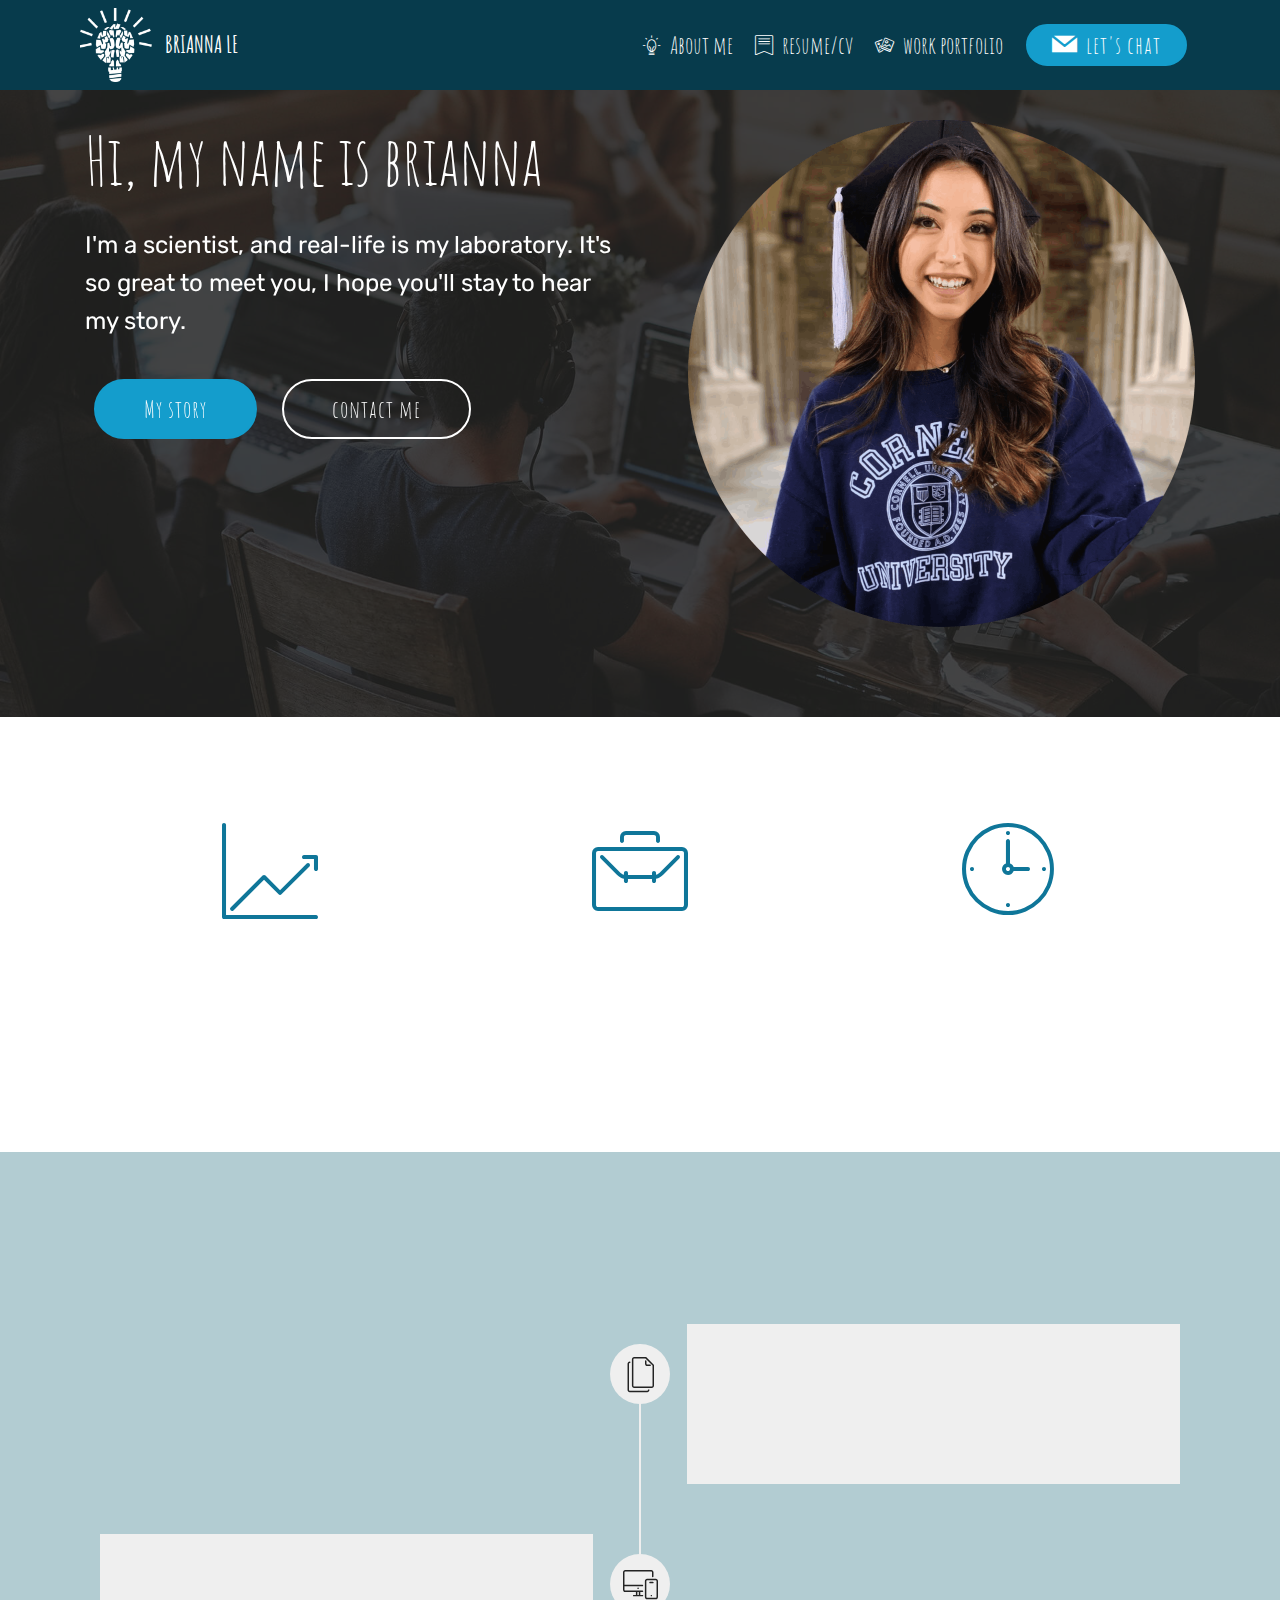
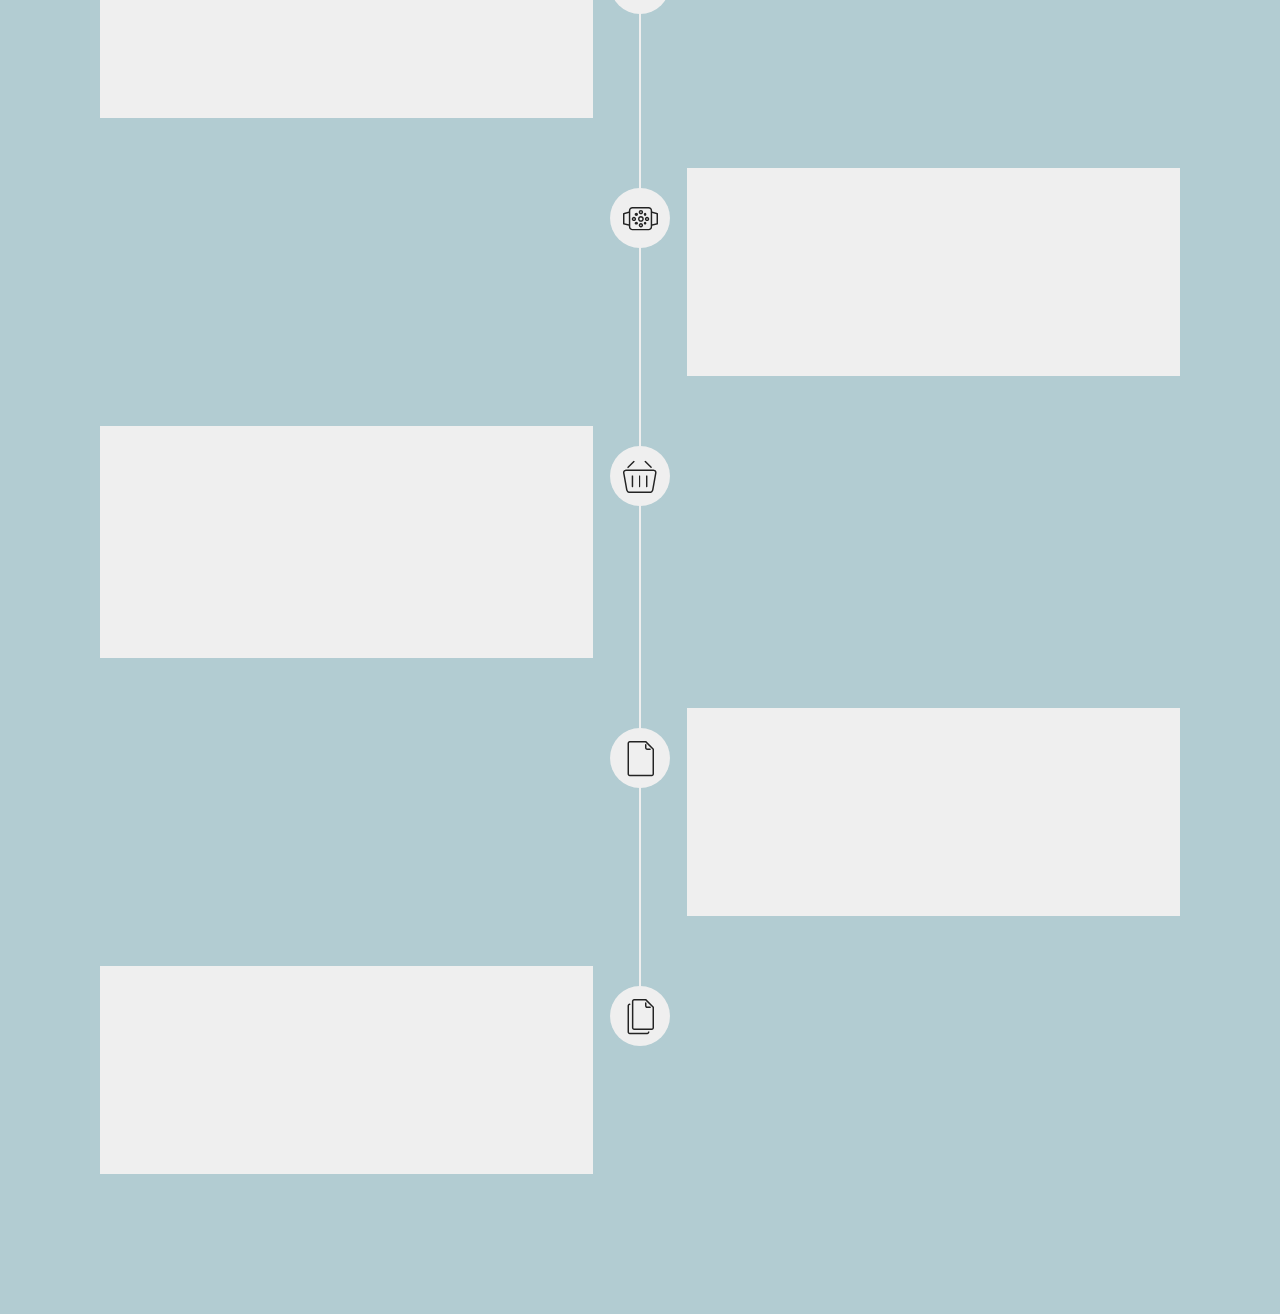
==== commit b5b3fd6f: "create github pages" ====
--- a/index.html
+++ b/index.html
@@ -6,7 +6,7 @@
   <meta http-equiv="X-UA-Compatible" content="IE=edge">
   <meta name="generator" content="Mobirise v4.12.3, mobirise.com">
   <meta name="viewport" content="width=device-width, initial-scale=1, minimum-scale=1">
-  <link rel="shortcut icon" href="assets/images/logo2.png" type="image/x-icon">
+  <link rel="shortcut icon" href="assets/images/brain-2-122x122.png" type="image/x-icon">
   <meta name="description" content="">
   
   
@@ -17,6 +17,7 @@
   <link rel="stylesheet" href="assets/bootstrap/css/bootstrap-reboot.min.css">
   <link rel="stylesheet" href="assets/socicon/css/styles.css">
   <link rel="stylesheet" href="assets/tether/tether.min.css">
+  <link rel="stylesheet" href="assets/animatecss/animate.min.css">
   <link rel="stylesheet" href="assets/dropdown/css/style.css">
   <link rel="stylesheet" href="assets/theme/css/style.css">
   <link rel="preload" as="style" href="assets/mobirise/css/mbr-additional.css"><link rel="stylesheet" href="assets/mobirise/css/mbr-additional.css" type="text/css">
@@ -25,7 +26,7 @@
   
 </head>
 <body>
-  <section class="menu cid-qTkzRZLJNu" once="menu" id="menu1-0">
+  <section class="menu cid-s0GpxboCrp" once="menu" id="menu1-d">
 
     
 
@@ -41,114 +42,211 @@
         <div class="menu-logo">
             <div class="navbar-brand">
                 <span class="navbar-logo">
-                    <a href="https://mobirise.com">
-                         <img src="assets/images/logo2.png" alt="Mobirise" style="height: 3.8rem;">
+                    <a href="index.html">
+                         <img src="assets/images/brain-2-122x122.png" alt="briannale" title="" style="height: 4.6rem;">
                     </a>
                 </span>
                 <span class="navbar-caption-wrap"><a class="navbar-caption text-white display-4" href="index.html">
-                        MOBIRISE
-                    </a></span>
+                        BRIANNA LE&nbsp;</a></span>
             </div>
         </div>
         <div class="collapse navbar-collapse" id="navbarSupportedContent">
             <ul class="navbar-nav nav-dropdown" data-app-modern-menu="true"><li class="nav-item">
-                    <a class="nav-link link text-white display-4" href="page1.html">
-                        <span class="mbri-home mbr-iconfont mbr-iconfont-btn"></span>
-                        Services
-                    </a>
+                    <a class="nav-link link text-white display-4" href="page1.html"><span class="mbri-idea mbr-iconfont mbr-iconfont-btn" style="font-size: 20px;"></span>
+                        
+                        About me</a>
                 </li>
                 <li class="nav-item">
-                    <a class="nav-link link text-white display-4" href="page2.html">
-                        <span class="mbri-search mbr-iconfont mbr-iconfont-btn"></span>
-                        About Us
-                    </a>
-                </li></ul>
-            <div class="navbar-buttons mbr-section-btn">
-                <a class="btn btn-sm btn-primary display-4" href="https://mobirise.com">
-                    <span class="mbri-save mbr-iconfont mbr-iconfont-btn "></span>
-                    Try It Now!
-                </a>
-            </div>
+                    <a class="nav-link link text-white display-4" href="page2.html"><span class="mbri-bookmark mbr-iconfont mbr-iconfont-btn" style="font-size: 20px;"></span>
+                        resume/cv</a>
+                </li><li class="nav-item"><a class="nav-link link text-white display-4" href="page2.html"><span class="mbri-image-gallery mbr-iconfont mbr-iconfont-btn" style="font-size: 20px;"></span>
+                        work portfolio</a></li></ul>
+            <div class="navbar-buttons mbr-section-btn"><a class="btn btn-sm btn-primary display-4" href="https://mobirise.com"><span class="socicon socicon-mail mbr-iconfont mbr-iconfont-btn" style="font-size: 25px;"></span>
+                    let's chat</a></div>
         </div>
     </nav>
 </section>
 
-<section class="engine"><a href="https://mobirise.info/g">build a site</a></section><section class="cid-qTkA127IK8 mbr-fullscreen mbr-parallax-background" id="header2-1">
+<section class="engine"><a href="https://mobirise.info/c">web builder</a></section><section class="header3 cid-s0GcLCSpWs mbr-parallax-background" id="header3-9">
+
+    
+
+    <div class="mbr-overlay" style="opacity: 0.8; background-color: rgb(35, 35, 35);">
+    </div>
+
+    <div class="container">
+        <div class="media-container-row">
+            <div class="mbr-figure" style="width: 100%;">
+                <img src="assets/images/circle-cropped-1014x1014.png" alt="Mobirise" title="">
+            </div>
+
+            <div class="media-content">
+                <h1 class="mbr-section-title mbr-white pb-3 mbr-fonts-style display-1">Hi, my name is brianna&nbsp;</h1>
+                
+                <div class="mbr-section-text mbr-white pb-3 ">
+                    <p class="mbr-text mbr-fonts-style display-5">
+                        I'm a scientist, and real-life is my laboratory. It's so great to meet you, I hope you'll stay to hear my story.&nbsp;</p>
+                </div>
+                <div class="mbr-section-btn"><a class="btn btn-md btn-primary display-4" href="page1.html">My story</a>
+                    <a class="btn btn-md btn-white-outline display-4" href="page4.html">contact me</a></div>
+            </div>
+        </div>
+    </div>
+
+</section>
+
+<section class="features1 cid-s0GpZsm5is" id="features1-e">
+    
+    
+
+    
+    <div class="container">
+        <div class="media-container-row">
+
+            <div class="card p-3 col-12 col-md-6 col-lg-4">
+                <div class="card-img pb-3">
+                    <span class="mbr-iconfont mbri-growing-chart" style="color: rgb(15, 118, 153); fill: rgb(15, 118, 153);"></span>
+                </div>
+                <div class="card-box">
+                    <h4 class="card-title py-3 mbr-fonts-style display-5">Data-Driven</h4>
+                    <p class="mbr-text mbr-fonts-style display-7">
+                        Humans first, data second.</p>
+                </div>
+            </div>
+
+            <div class="card p-3 col-12 col-md-6 col-lg-4">
+                <div class="card-img pb-3">
+                    <span class="mbr-iconfont mbri-briefcase" style="color: rgb(15, 118, 153); fill: rgb(15, 118, 153);"></span>
+                </div>
+                <div class="card-box">
+                    <h4 class="card-title py-3 mbr-fonts-style display-5">
+                        Business-Focused</h4>
+                    <p class="mbr-text mbr-fonts-style display-7">Insights aligned with the business strategy.</p>
+                </div>
+            </div>
+
+            <div class="card p-3 col-12 col-md-6 col-lg-4">
+                <div class="card-img pb-3">
+                    <span class="mbr-iconfont mbri-clock" style="color: rgb(15, 118, 153); fill: rgb(15, 118, 153);"></span>
+                </div>
+                <div class="card-box">
+                    <h4 class="card-title py-3 mbr-fonts-style display-5">Future-Oriented</h4>
+                    <p class="mbr-text mbr-fonts-style display-7">
+                        Continuous change and improvement.</p>
+                </div>
+            </div>
+
+            
+
+        </div>
+
+    </div>
+
+</section>
+
+<section class="timeline2 cid-s0Ghfjoc1A" id="timeline2-c">
 
     
 
     
 
     <div class="container align-center">
-        <div class="row justify-content-md-center">
-            <div class="mbr-white col-md-10">
-                <h1 class="mbr-section-title mbr-bold pb-3 mbr-fonts-style display-1">
-                    FULL SCREEN INTRO
-                </h1>
-                
-                <p class="mbr-text pb-3 mbr-fonts-style display-5">
-                    Click any text to edit or style it. Select text to insert a link. Click blue "Gear" icon in the top right corner to hide/show buttons, text, title and change the block background. Click red "+" in the bottom right corner to add a new block. Use the top left menu to create new pages, sites and add themes.
-                </p>
-                <div class="mbr-section-btn">
-                    <a class="btn btn-md btn-secondary display-4" href="https://mobirise.com">LEARN MORE</a>
-                    <a class="btn btn-md btn-white-outline display-4" href="https://mobirise.com">LIVE DEMO</a>
-                </div>
-            </div>
-        </div>
-    </div>
-    <div class="mbr-arrow hidden-sm-down" aria-hidden="true">
-        <a href="#next">
-            <i class="mbri-down mbr-iconfont"></i>
-        </a>
-    </div>
-</section>
-
-<section class="cid-qTkAaeaxX5" id="footer1-2">
-
-    
-
-    
-
-    <div class="container">
-        <div class="media-container-row content text-white">
-            <div class="col-12 col-md-3">
-                <div class="media-wrap">
-                    <a href="https://mobirise.com/">
-                        <img src="assets/images/logo2.png" alt="Mobirise">
-                    </a>
-                </div>
-            </div>
-            <div class="col-12 col-md-3 mbr-fonts-style display-7">
-                <h5 class="pb-3">
-                    Address
-                </h5>
-                <p class="mbr-text">
-                    1234 Street Name
-                    <br>City, AA 99999
-                </p>
-            </div>
-            <div class="col-12 col-md-3 mbr-fonts-style display-7">
-                <h5 class="pb-3">
-                    Contacts
-                </h5>
-                <p class="mbr-text">
-                    Email: support@mobirise.com
-                    <br>Phone: +1 (0) 000 0000 001
-                    <br>Fax: +1 (0) 000 0000 002
-                </p>
-            </div>
-            <div class="col-12 col-md-3 mbr-fonts-style display-7">
-                <h5 class="pb-3">
-                    Links
-                </h5>
-                <p class="mbr-text">
-                    <a class="text-primary" href="https://mobirise.com/">Website builder</a>
-                    <br><a class="text-primary" href="https://mobirise.com/mobirise-free-win.zip">Download for Windows</a>
-                    <br><a class="text-primary" href="https://mobirise.com/mobirise-free-mac.zip">Download for Mac</a>
-                </p>
-            </div>
-        </div>
+        <h2 class="mbr-section-title pb-3 mbr-fonts-style display-2">Follow me on my Journey&nbsp;</h2>
         
+
+        <div class="container timelines-container" mbri-timelines="">
+            <!--1-->
+            <div class="row timeline-element reverse separline">
+                <span class="iconsBackground">
+                    <span class="mbri-pages mbr-iconfont"></span>
+                </span>          
+                <div class="col-xs-12 col-md-6 align-left">
+                    <div class="timeline-text-content">
+                        <h4 class="mbr-timeline-title pb-3 mbr-fonts-style display-5">
+                            Indiana University&nbsp;</h4>
+                        <p class="mbr-timeline-text mbr-fonts-style display-7">This is where I became a scientist, and where I first learned my love for data and creating knowledge.</p>
+                     </div>
+                </div>
+            </div>
+            <!--2-->
+            <div class="row timeline-element  separline">
+                <span class="iconsBackground">
+                    <span class="mbri-responsive mbr-iconfont"></span>
+                </span>
+                <div class="col-xs-12 col-md-6 align-left ">
+                    <div class="timeline-text-content">
+                        <h4 class="mbr-timeline-title pb-3 mbr-fonts-style display-5">
+                            Cornell University</h4>
+                        <p class="mbr-timeline-text mbr-fonts-style display-7">
+                            I developed a fascination with the future of work and the role we as workers play in it. This launched me 180 into the world of business.</p>
+                    </div>
+                </div>
+            </div>
+            <!--3-->
+            <div class="row timeline-element reverse separline">
+                <span class="iconsBackground">
+                    <span class="mbri-watch mbr-iconfont"></span>
+                </span>
+                <div class="col-xs-12 col-md-6 align-left">
+                    <div class="timeline-text-content">
+                        <h4 class="mbr-timeline-title pb-3 mbr-fonts-style display-5">
+                            Cally</h4>      
+                        <p class="mbr-timeline-text mbr-fonts-style display-7">The future of work brings many digital tools that help leaders develop higher performing teams.&nbsp;As a user experience architect, I work to develop the most valuable insights behind advanced HR tech with Cally.</p>
+                    </div>
+                </div>
+            </div>
+            <!--4-->
+            <div class="row timeline-element  separline">
+                <span class="iconsBackground">
+                    <span class="mbri-shopping-basket mbr-iconfont"></span>
+                </span>
+                <div class="col-xs-12 col-md-6 align-left ">
+                    <div class="timeline-text-content">
+                        <h4 class="mbr-timeline-title pb-3 mbr-fonts-style display-5">CAHRS&nbsp;</h4>
+                        <p class="mbr-timeline-text mbr-fonts-style display-7">Digital tools aren't enough, how do we digitally transform a whole organization? This is where I created models to derive insights about the role of HR and people processes in supporting digital transformations.</p>
+                    </div>
+                </div>
+            </div>
+            <!--5-->
+            <div class="row timeline-element reverse separline">
+                <span class="iconsBackground">
+                    <span class="mbri-new-file mbr-iconfont"></span>
+                </span>
+                <div class="col-xs-12 col-md-6 align-left">
+                    <div class="timeline-text-content">
+                        <h4 class="mbr-timeline-title pb-3 mbr-fonts-style display-5">
+                            BlueSky Research Institute</h4>
+                        <p class="mbr-timeline-text mbr-fonts-style display-7">To bridge the gap between science and practice, we need the structures in place that support answering meaningful questions and creating knowledge that is applicable.&nbsp;</p>
+                    </div>
+                </div>
+            </div>
+            <!--6-->
+            <div class="row timeline-element">
+                <span class="iconsBackground">
+                    <span class="mbri-pages mbr-iconfont"></span>
+                </span>
+                <div class="col-xs-12 col-md-6 align-left ">
+                    <div class="timeline-text-content">
+                        <h4 class="mbr-timeline-title pb-3 mbr-fonts-style display-5">
+                            Amazon Web Services</h4>
+                        <p class="mbr-timeline-text mbr-fonts-style display-7">
+                            With the opportunity to put everything I've learned in practice, I am joining the HRLDP program at Amazon Web Services to get the breadth and depth of experiences to become the best HR leader that I can.&nbsp;</p>
+                    </div>
+                </div>
+            </div>
+            <!--7-->
+            
+            <!--8-->
+            
+            <!--9-->
+            
+            <!--10-->
+            
+            <!--11-->
+            
+            <!--12-->
+            
+        </div>
     </div>
 </section>
 
@@ -156,14 +254,17 @@
   <script src="assets/web/assets/jquery/jquery.min.js"></script>
   <script src="assets/popper/popper.min.js"></script>
   <script src="assets/bootstrap/js/bootstrap.min.js"></script>
+  <script src="assets/smoothscroll/smooth-scroll.js"></script>
   <script src="assets/tether/tether.min.js"></script>
+  <script src="assets/viewportchecker/jquery.viewportchecker.js"></script>
   <script src="assets/dropdown/js/nav-dropdown.js"></script>
   <script src="assets/dropdown/js/navbar-dropdown.js"></script>
   <script src="assets/touchswipe/jquery.touch-swipe.min.js"></script>
   <script src="assets/parallax/jarallax.min.js"></script>
-  <script src="assets/smoothscroll/smooth-scroll.js"></script>
   <script src="assets/theme/js/script.js"></script>
   
   
-</body>
+ <div id="scrollToTop" class="scrollToTop mbr-arrow-up"><a style="text-align: center;"><i class="mbr-arrow-up-icon mbr-arrow-up-icon-cm cm-icon cm-icon-smallarrow-up"></i></a></div>
+    <input name="animation" type="hidden">
+  </body>
 </html>--- a/assets/mobirise/css/mbr-additional.css
+++ b/assets/mobirise/css/mbr-additional.css
@@ -1,3 +1,4 @@
+@import url(https://fonts.googleapis.com/css?family=Amatic+SC:400,700&display=swap);
 @import url(https://fonts.googleapis.com/css?family=Rubik:300,300i,400,400i,500,500i,700,700i,900,900i&display=swap);
 
 
@@ -8,7 +9,7 @@
   font-family: Rubik;
 }
 .display-1 {
-  font-family: 'Rubik', sans-serif;
+  font-family: 'Amatic SC', handwriting;
   font-size: 4.25rem;
   font-display: swap;
 }
@@ -24,12 +25,12 @@
   font-size: 4.8rem;
 }
 .display-4 {
-  font-family: 'Rubik', sans-serif;
-  font-size: 1rem;
+  font-family: 'Amatic SC', handwriting;
+  font-size: 1.5rem;
   font-display: swap;
 }
 .display-4 > .mbr-iconfont {
-  font-size: 1.6rem;
+  font-size: 2.4rem;
 }
 .display-5 {
   font-family: 'Rubik', sans-serif;
@@ -64,9 +65,9 @@
     line-height: calc( 1.4 * (1.7rem + (3 - 1.7) * ((100vw - 20rem) / (48 - 20))));
   }
   .display-4 {
-    font-size: 0.8rem;
-    font-size: calc( 1rem + (1 - 1) * ((100vw - 20rem) / (48 - 20)));
-    line-height: calc( 1.4 * (1rem + (1 - 1) * ((100vw - 20rem) / (48 - 20))));
+    font-size: 1.2rem;
+    font-size: calc( 1.175rem + (1.5 - 1.175) * ((100vw - 20rem) / (48 - 20)));
+    line-height: calc( 1.4 * (1.175rem + (1.5 - 1.175) * ((100vw - 20rem) / (48 - 20))));
   }
   .display-5 {
     font-size: 1.2rem;
@@ -542,8 +543,8 @@
   color: #dfd9c6;
 }
 /* Scroll to top button*/
-.scrollToTop_wraper {
-  display: none;
+#scrollToTop a {
+  border-radius: 100px;
 }
 .form-control {
   font-family: 'Rubik', sans-serif;
@@ -710,48 +711,186 @@
 section.lazy-placeholder:after {
   opacity: 0.3;
 }
-.cid-qTkzRZLJNu .navbar {
+.cid-s0GcLCSpWs {
+  padding-top: 120px;
+  padding-bottom: 90px;
+  background-image: url("../../../assets/images/background4.jpg");
+}
+.cid-s0GcLCSpWs .media-container-row {
+  flex-direction: row-reverse;
+  -webkit-flex-direction: row-reverse;
+}
+@media (min-width: 992px) {
+  .cid-s0GcLCSpWs .mbr-figure {
+    padding-right: 4rem;
+    padding-right: 0;
+    padding-left: 4rem;
+  }
+}
+@media (max-width: 991px) {
+  .cid-s0GcLCSpWs .mbr-figure {
+    padding-bottom: 3rem;
+  }
+}
+@media (max-width: 767px) {
+  .cid-s0GcLCSpWs .mbr-text {
+    text-align: center;
+  }
+}
+.cid-s0GpZsm5is {
+  padding-top: 90px;
+  padding-bottom: 90px;
+  background-color: #ffffff;
+}
+.cid-s0GpZsm5is .mbr-text {
+  color: #767676;
+}
+.cid-s0GpZsm5is h4 {
+  text-align: center;
+}
+.cid-s0GpZsm5is p {
+  text-align: center;
+}
+.cid-s0GpZsm5is .card-img span {
+  font-size: 96px;
+  color: #149dcc;
+}
+.cid-s0Ghfjoc1A {
+  padding-top: 90px;
+  padding-bottom: 90px;
+  background-color: #b2ccd2;
+}
+.cid-s0Ghfjoc1A .mbr-section-subtitle {
+  color: #767676;
+  text-align: center;
+  font-weight: 300;
+}
+.cid-s0Ghfjoc1A .timeline-text-content {
+  padding: 2rem 2.5rem;
+  background: #efefef;
+  margin-right: 2rem;
+  transition: all .4s;
+}
+.cid-s0Ghfjoc1A .timeline-text-content p {
+  margin-bottom: 0;
+}
+.cid-s0Ghfjoc1A .timeline-element {
+  margin-bottom: 50px;
+  position: relative;
+  word-wrap: break-word;
+  word-break: break-word;
+  display: -webkit-flex;
+  flex-direction: row;
+  -webkit-flex-direction: row;
+}
+.cid-s0Ghfjoc1A .timeline-element:hover .timeline-text-content {
+  box-shadow: 0 7px 20px 0px rgba(0, 0, 0, 0.08);
+  transition: all .4s;
+}
+.cid-s0Ghfjoc1A .reverse {
+  flex-direction: row-reverse;
+  -webkit-flex-direction: row-reverse;
+}
+.cid-s0Ghfjoc1A .reverse .timeline-text-content {
+  margin-left: 2rem;
+  margin-right: 0;
+}
+.cid-s0Ghfjoc1A .iconsBackground {
+  position: absolute;
+  left: 50%;
+  width: 60px;
+  height: 60px;
+  line-height: 30px;
+  text-align: center;
+  border-radius: 50%;
+  display: inline-block;
+  background-color: #efefef;
+  top: 20px;
+  margin-left: -30px;
+}
+.cid-s0Ghfjoc1A .mbr-iconfont {
+  position: absolute;
+  text-align: center;
+  font-size: 35px;
+  display: inline-block;
+  z-index: 3;
+  top: 13px;
+  left: 13px;
+}
+.cid-s0Ghfjoc1A .separline:before {
+  top: 20px;
+  bottom: 0;
+  position: absolute;
+  content: "";
+  width: 2px;
+  background-color: #efefef;
+  left: calc(50% - 1px);
+  height: calc(100% + 4rem);
+}
+@media (max-width: 768px) {
+  .cid-s0Ghfjoc1A .iconsBackground {
+    left: 1.5rem;
+  }
+  .cid-s0Ghfjoc1A .separline:before {
+    left: calc(1.5rem - 1px);
+  }
+  .cid-s0Ghfjoc1A .timeline-text-content {
+    margin-left: 3rem !important;
+    margin-right: 0 !important;
+  }
+  .cid-s0Ghfjoc1A .reverse .timeline-text-content {
+    margin-right: 0 !important;
+  }
+}
+.cid-s0Ghfjoc1A .reverseTimeline {
+  display: flex;
+  flex-direction: column-reverse;
+}
+.cid-s0Ghfjoc1A .mbr-timeline-title {
+  color: #073b4c;
+}
+.cid-s0GpxboCrp .navbar {
   padding: .5rem 0;
-  background: #333333;
+  background: #073b4c;
   transition: none;
   min-height: 77px;
 }
-.cid-qTkzRZLJNu .navbar-dropdown.bg-color.transparent.opened {
-  background: #333333;
-}
-.cid-qTkzRZLJNu a {
+.cid-s0GpxboCrp .navbar-dropdown.bg-color.transparent.opened {
+  background: #073b4c;
+}
+.cid-s0GpxboCrp a {
   font-style: normal;
 }
-.cid-qTkzRZLJNu .nav-item span {
+.cid-s0GpxboCrp .nav-item span {
   padding-right: 0.4em;
   line-height: 0.5em;
   vertical-align: text-bottom;
   position: relative;
   text-decoration: none;
 }
-.cid-qTkzRZLJNu .nav-item a {
+.cid-s0GpxboCrp .nav-item a {
   display: flex;
   align-items: center;
   justify-content: center;
   padding: 0.7rem 0 !important;
   margin: 0rem .65rem !important;
 }
-.cid-qTkzRZLJNu .nav-item:focus,
-.cid-qTkzRZLJNu .nav-link:focus {
+.cid-s0GpxboCrp .nav-item:focus,
+.cid-s0GpxboCrp .nav-link:focus {
   outline: none;
 }
-.cid-qTkzRZLJNu .btn {
+.cid-s0GpxboCrp .btn {
   padding: 0.4rem 1.5rem;
   display: inline-flex;
   align-items: center;
 }
-.cid-qTkzRZLJNu .btn .mbr-iconfont {
+.cid-s0GpxboCrp .btn .mbr-iconfont {
   font-size: 1.6rem;
 }
-.cid-qTkzRZLJNu .menu-logo {
+.cid-s0GpxboCrp .menu-logo {
   margin-right: auto;
 }
-.cid-qTkzRZLJNu .menu-logo .navbar-brand {
+.cid-s0GpxboCrp .menu-logo .navbar-brand {
   display: flex;
   margin-left: 5rem;
   padding: 0;
@@ -759,7 +898,7 @@
   min-height: 3.8rem;
   align-items: center;
 }
-.cid-qTkzRZLJNu .menu-logo .navbar-brand .navbar-caption-wrap {
+.cid-s0GpxboCrp .menu-logo .navbar-brand .navbar-caption-wrap {
   display: -webkit-flex;
   -webkit-align-items: center;
   align-items: center;
@@ -767,41 +906,41 @@
   min-width: 7rem;
   margin: .3rem 0;
 }
-.cid-qTkzRZLJNu .menu-logo .navbar-brand .navbar-caption-wrap .navbar-caption {
+.cid-s0GpxboCrp .menu-logo .navbar-brand .navbar-caption-wrap .navbar-caption {
   line-height: 1.2rem !important;
   padding-right: 2rem;
 }
-.cid-qTkzRZLJNu .menu-logo .navbar-brand .navbar-logo {
+.cid-s0GpxboCrp .menu-logo .navbar-brand .navbar-logo {
   font-size: 4rem;
   transition: font-size 0.25s;
 }
-.cid-qTkzRZLJNu .menu-logo .navbar-brand .navbar-logo img {
+.cid-s0GpxboCrp .menu-logo .navbar-brand .navbar-logo img {
   display: flex;
 }
-.cid-qTkzRZLJNu .menu-logo .navbar-brand .navbar-logo .mbr-iconfont {
+.cid-s0GpxboCrp .menu-logo .navbar-brand .navbar-logo .mbr-iconfont {
   transition: font-size 0.25s;
 }
-.cid-qTkzRZLJNu .navbar-toggleable-sm .navbar-collapse {
+.cid-s0GpxboCrp .navbar-toggleable-sm .navbar-collapse {
   justify-content: flex-end;
   -webkit-justify-content: flex-end;
   padding-right: 5rem;
   width: auto;
 }
-.cid-qTkzRZLJNu .navbar-toggleable-sm .navbar-collapse .navbar-nav {
+.cid-s0GpxboCrp .navbar-toggleable-sm .navbar-collapse .navbar-nav {
   flex-wrap: wrap;
   -webkit-flex-wrap: wrap;
   padding-left: 0;
 }
-.cid-qTkzRZLJNu .navbar-toggleable-sm .navbar-collapse .navbar-nav .nav-item {
+.cid-s0GpxboCrp .navbar-toggleable-sm .navbar-collapse .navbar-nav .nav-item {
   -webkit-align-self: center;
   align-self: center;
 }
-.cid-qTkzRZLJNu .navbar-toggleable-sm .navbar-collapse .navbar-buttons {
+.cid-s0GpxboCrp .navbar-toggleable-sm .navbar-collapse .navbar-buttons {
   padding-left: 0;
   padding-bottom: 0;
 }
-.cid-qTkzRZLJNu .dropdown .dropdown-menu {
-  background: #333333;
+.cid-s0GpxboCrp .dropdown .dropdown-menu {
+  background: #073b4c;
   display: none;
   position: absolute;
   min-width: 5rem;
@@ -809,20 +948,20 @@
   padding-bottom: 1.4rem;
   text-align: left;
 }
-.cid-qTkzRZLJNu .dropdown .dropdown-menu .dropdown-item {
+.cid-s0GpxboCrp .dropdown .dropdown-menu .dropdown-item {
   width: auto;
   padding: 0.235em 1.5385em 0.235em 1.5385em !important;
 }
-.cid-qTkzRZLJNu .dropdown .dropdown-menu .dropdown-item::after {
+.cid-s0GpxboCrp .dropdown .dropdown-menu .dropdown-item::after {
   right: 0.5rem;
 }
-.cid-qTkzRZLJNu .dropdown .dropdown-menu .dropdown-submenu {
+.cid-s0GpxboCrp .dropdown .dropdown-menu .dropdown-submenu {
   margin: 0;
 }
-.cid-qTkzRZLJNu .dropdown.open > .dropdown-menu {
+.cid-s0GpxboCrp .dropdown.open > .dropdown-menu {
   display: block;
 }
-.cid-qTkzRZLJNu .navbar-toggleable-sm.opened:after {
+.cid-s0GpxboCrp .navbar-toggleable-sm.opened:after {
   position: absolute;
   width: 100vw;
   height: 100vh;
@@ -834,28 +973,28 @@
   -webkit-transform: translateY(100%);
   z-index: 1000;
 }
-.cid-qTkzRZLJNu .navbar.navbar-short {
+.cid-s0GpxboCrp .navbar.navbar-short {
   min-height: 60px;
   transition: all .2s;
 }
-.cid-qTkzRZLJNu .navbar.navbar-short .navbar-toggler-right {
+.cid-s0GpxboCrp .navbar.navbar-short .navbar-toggler-right {
   top: 20px;
 }
-.cid-qTkzRZLJNu .navbar.navbar-short .navbar-logo a {
+.cid-s0GpxboCrp .navbar.navbar-short .navbar-logo a {
   font-size: 2.5rem !important;
   line-height: 2.5rem;
   transition: font-size 0.25s;
 }
-.cid-qTkzRZLJNu .navbar.navbar-short .navbar-logo a .mbr-iconfont {
+.cid-s0GpxboCrp .navbar.navbar-short .navbar-logo a .mbr-iconfont {
   font-size: 2.5rem !important;
 }
-.cid-qTkzRZLJNu .navbar.navbar-short .navbar-logo a img {
+.cid-s0GpxboCrp .navbar.navbar-short .navbar-logo a img {
   height: 3rem !important;
 }
-.cid-qTkzRZLJNu .navbar.navbar-short .navbar-brand {
+.cid-s0GpxboCrp .navbar.navbar-short .navbar-brand {
   min-height: 3rem;
 }
-.cid-qTkzRZLJNu button.navbar-toggler {
+.cid-s0GpxboCrp button.navbar-toggler {
   width: 31px;
   height: 18px;
   cursor: pointer;
@@ -863,10 +1002,10 @@
   top: 1.5rem;
   right: 1rem;
 }
-.cid-qTkzRZLJNu button.navbar-toggler:focus {
+.cid-s0GpxboCrp button.navbar-toggler:focus {
   outline: none;
 }
-.cid-qTkzRZLJNu button.navbar-toggler .hamburger span {
+.cid-s0GpxboCrp button.navbar-toggler .hamburger span {
   position: absolute;
   right: 0;
   width: 30px;
@@ -874,88 +1013,88 @@
   border-right: 5px;
   background-color: #ffffff;
 }
-.cid-qTkzRZLJNu button.navbar-toggler .hamburger span:nth-child(1) {
+.cid-s0GpxboCrp button.navbar-toggler .hamburger span:nth-child(1) {
   top: 0;
   transition: all .2s;
 }
-.cid-qTkzRZLJNu button.navbar-toggler .hamburger span:nth-child(2) {
+.cid-s0GpxboCrp button.navbar-toggler .hamburger span:nth-child(2) {
   top: 8px;
   transition: all .15s;
 }
-.cid-qTkzRZLJNu button.navbar-toggler .hamburger span:nth-child(3) {
+.cid-s0GpxboCrp button.navbar-toggler .hamburger span:nth-child(3) {
   top: 8px;
   transition: all .15s;
 }
-.cid-qTkzRZLJNu button.navbar-toggler .hamburger span:nth-child(4) {
+.cid-s0GpxboCrp button.navbar-toggler .hamburger span:nth-child(4) {
   top: 16px;
   transition: all .2s;
 }
-.cid-qTkzRZLJNu nav.opened .hamburger span:nth-child(1) {
+.cid-s0GpxboCrp nav.opened .hamburger span:nth-child(1) {
   top: 8px;
   width: 0;
   opacity: 0;
   right: 50%;
   transition: all .2s;
 }
-.cid-qTkzRZLJNu nav.opened .hamburger span:nth-child(2) {
+.cid-s0GpxboCrp nav.opened .hamburger span:nth-child(2) {
   -webkit-transform: rotate(45deg);
   transform: rotate(45deg);
   transition: all .25s;
 }
-.cid-qTkzRZLJNu nav.opened .hamburger span:nth-child(3) {
+.cid-s0GpxboCrp nav.opened .hamburger span:nth-child(3) {
   -webkit-transform: rotate(-45deg);
   transform: rotate(-45deg);
   transition: all .25s;
 }
-.cid-qTkzRZLJNu nav.opened .hamburger span:nth-child(4) {
+.cid-s0GpxboCrp nav.opened .hamburger span:nth-child(4) {
   top: 8px;
   width: 0;
   opacity: 0;
   right: 50%;
   transition: all .2s;
 }
-.cid-qTkzRZLJNu .collapsed.navbar-expand {
+.cid-s0GpxboCrp .collapsed.navbar-expand {
   flex-direction: column;
 }
-.cid-qTkzRZLJNu .collapsed .btn {
+.cid-s0GpxboCrp .collapsed .btn {
   display: flex;
 }
-.cid-qTkzRZLJNu .collapsed .navbar-collapse {
+.cid-s0GpxboCrp .collapsed .navbar-collapse {
   display: none !important;
   padding-right: 0 !important;
 }
-.cid-qTkzRZLJNu .collapsed .navbar-collapse.collapsing,
-.cid-qTkzRZLJNu .collapsed .navbar-collapse.show {
+.cid-s0GpxboCrp .collapsed .navbar-collapse.collapsing,
+.cid-s0GpxboCrp .collapsed .navbar-collapse.show {
   display: block !important;
 }
-.cid-qTkzRZLJNu .collapsed .navbar-collapse.collapsing .navbar-nav,
-.cid-qTkzRZLJNu .collapsed .navbar-collapse.show .navbar-nav {
+.cid-s0GpxboCrp .collapsed .navbar-collapse.collapsing .navbar-nav,
+.cid-s0GpxboCrp .collapsed .navbar-collapse.show .navbar-nav {
   display: block;
   text-align: center;
 }
-.cid-qTkzRZLJNu .collapsed .navbar-collapse.collapsing .navbar-nav .nav-item,
-.cid-qTkzRZLJNu .collapsed .navbar-collapse.show .navbar-nav .nav-item {
+.cid-s0GpxboCrp .collapsed .navbar-collapse.collapsing .navbar-nav .nav-item,
+.cid-s0GpxboCrp .collapsed .navbar-collapse.show .navbar-nav .nav-item {
   clear: both;
 }
-.cid-qTkzRZLJNu .collapsed .navbar-collapse.collapsing .navbar-buttons,
-.cid-qTkzRZLJNu .collapsed .navbar-collapse.show .navbar-buttons {
+.cid-s0GpxboCrp .collapsed .navbar-collapse.collapsing .navbar-buttons,
+.cid-s0GpxboCrp .collapsed .navbar-collapse.show .navbar-buttons {
   text-align: center;
 }
-.cid-qTkzRZLJNu .collapsed .navbar-collapse.collapsing .navbar-buttons:last-child,
-.cid-qTkzRZLJNu .collapsed .navbar-collapse.show .navbar-buttons:last-child {
+.cid-s0GpxboCrp .collapsed .navbar-collapse.collapsing .navbar-buttons:last-child,
+.cid-s0GpxboCrp .collapsed .navbar-collapse.show .navbar-buttons:last-child {
   margin-bottom: 1rem;
 }
-.cid-qTkzRZLJNu .collapsed button.navbar-toggler {
+.cid-s0GpxboCrp .collapsed button.navbar-toggler {
   display: block;
 }
-.cid-qTkzRZLJNu .collapsed .navbar-brand {
+.cid-s0GpxboCrp .collapsed .navbar-brand {
   margin-left: 1rem !important;
 }
-.cid-qTkzRZLJNu .collapsed .navbar-toggleable-sm {
+.cid-s0GpxboCrp .collapsed .navbar-toggleable-sm {
   flex-direction: column;
   -webkit-flex-direction: column;
 }
-.cid-qTkzRZLJNu .collapsed .dropdown .dropdown-menu {
+.cid-s0GpxboCrp .collapsed .dropdown .dropdown-menu {
   width: 100%;
   text-align: center;
   position: relative;
@@ -967,19 +1106,19 @@
   transition-duration: .5s;
   transition-property: opacity,padding,height;
 }
-.cid-qTkzRZLJNu .collapsed .dropdown.open > .dropdown-menu {
+.cid-s0GpxboCrp .collapsed .dropdown.open > .dropdown-menu {
   position: relative;
   opacity: 1;
   height: auto;
   padding: 1.4rem 0;
   visibility: visible;
 }
-.cid-qTkzRZLJNu .collapsed .dropdown .dropdown-submenu {
+.cid-s0GpxboCrp .collapsed .dropdown .dropdown-submenu {
   left: 0;
   text-align: center;
   width: 100%;
 }
-.cid-qTkzRZLJNu .collapsed .dropdown .dropdown-toggle[data-toggle="dropdown-submenu"]::after {
+.cid-s0GpxboCrp .collapsed .dropdown .dropdown-toggle[data-toggle="dropdown-submenu"]::after {
   margin-top: 0;
   position: inherit;
   right: 0;
@@ -995,51 +1134,51 @@
   border-left: .30em solid transparent;
 }
 @media (max-width: 991px) {
-  .cid-qTkzRZLJNu .navbar-expand {
+  .cid-s0GpxboCrp .navbar-expand {
     flex-direction: column;
   }
-  .cid-qTkzRZLJNu img {
+  .cid-s0GpxboCrp img {
     height: 3.8rem !important;
   }
-  .cid-qTkzRZLJNu .btn {
+  .cid-s0GpxboCrp .btn {
     display: flex;
   }
-  .cid-qTkzRZLJNu button.navbar-toggler {
+  .cid-s0GpxboCrp button.navbar-toggler {
     display: block;
   }
-  .cid-qTkzRZLJNu .navbar-brand {
+  .cid-s0GpxboCrp .navbar-brand {
     margin-left: 1rem !important;
   }
-  .cid-qTkzRZLJNu .navbar-toggleable-sm {
+  .cid-s0GpxboCrp .navbar-toggleable-sm {
     flex-direction: column;
     -webkit-flex-direction: column;
   }
-  .cid-qTkzRZLJNu .navbar-collapse {
+  .cid-s0GpxboCrp .navbar-collapse {
     display: none !important;
     padding-right: 0 !important;
   }
-  .cid-qTkzRZLJNu .navbar-collapse.collapsing,
-  .cid-qTkzRZLJNu .navbar-collapse.show {
+  .cid-s0GpxboCrp .navbar-collapse.collapsing,
+  .cid-s0GpxboCrp .navbar-collapse.show {
     display: block !important;
   }
-  .cid-qTkzRZLJNu .navbar-collapse.collapsing .navbar-nav,
-  .cid-qTkzRZLJNu .navbar-collapse.show .navbar-nav {
+  .cid-s0GpxboCrp .navbar-collapse.collapsing .navbar-nav,
+  .cid-s0GpxboCrp .navbar-collapse.show .navbar-nav {
     display: block;
     text-align: center;
   }
-  .cid-qTkzRZLJNu .navbar-collapse.collapsing .navbar-nav .nav-item,
-  .cid-qTkzRZLJNu .navbar-collapse.show .navbar-nav .nav-item {
+  .cid-s0GpxboCrp .navbar-collapse.collapsing .navbar-nav .nav-item,
+  .cid-s0GpxboCrp .navbar-collapse.show .navbar-nav .nav-item {
     clear: both;
   }
-  .cid-qTkzRZLJNu .navbar-collapse.collapsing .navbar-buttons,
-  .cid-qTkzRZLJNu .navbar-collapse.show .navbar-buttons {
+  .cid-s0GpxboCrp .navbar-collapse.collapsing .navbar-buttons,
+  .cid-s0GpxboCrp .navbar-collapse.show .navbar-buttons {
     text-align: center;
   }
-  .cid-qTkzRZLJNu .navbar-collapse.collapsing .navbar-buttons:last-child,
-  .cid-qTkzRZLJNu .navbar-collapse.show .navbar-buttons:last-child {
+  .cid-s0GpxboCrp .navbar-collapse.collapsing .navbar-buttons:last-child,
+  .cid-s0GpxboCrp .navbar-collapse.show .navbar-buttons:last-child {
     margin-bottom: 1rem;
   }
-  .cid-qTkzRZLJNu .dropdown .dropdown-menu {
+  .cid-s0GpxboCrp .dropdown .dropdown-menu {
     width: 100%;
     text-align: center;
     position: relative;
@@ -1051,19 +1190,19 @@
     transition-duration: .5s;
     transition-property: opacity,padding,height;
   }
-  .cid-qTkzRZLJNu .dropdown.open > .dropdown-menu {
+  .cid-s0GpxboCrp .dropdown.open > .dropdown-menu {
     position: relative;
     opacity: 1;
     height: auto;
     padding: 1.4rem 0;
     visibility: visible;
   }
-  .cid-qTkzRZLJNu .dropdown .dropdown-submenu {
+  .cid-s0GpxboCrp .dropdown .dropdown-submenu {
     left: 0;
     text-align: center;
     width: 100%;
   }
-  .cid-qTkzRZLJNu .dropdown .dropdown-toggle[data-toggle="dropdown-submenu"]::after {
+  .cid-s0GpxboCrp .dropdown .dropdown-toggle[data-toggle="dropdown-submenu"]::after {
     margin-top: 0;
     position: inherit;
     right: 0;
@@ -1080,129 +1219,59 @@
   }
 }
 @media (min-width: 767px) {
-  .cid-qTkzRZLJNu .menu-logo {
+  .cid-s0GpxboCrp .menu-logo {
     flex-shrink: 0;
   }
 }
-.cid-qTkzRZLJNu .navbar-collapse {
+.cid-s0GpxboCrp .navbar-collapse {
   flex-basis: auto;
 }
-.cid-qTkzRZLJNu .nav-link:hover,
-.cid-qTkzRZLJNu .dropdown-item:hover {
+.cid-s0GpxboCrp .nav-link:hover,
+.cid-s0GpxboCrp .dropdown-item:hover {
   color: #c1c1c1 !important;
 }
-.cid-qTkA127IK8 {
-  background-image: url("../../../assets/images/background4.jpg");
-}
-.cid-qTkAaeaxX5 {
-  padding-top: 60px;
-  padding-bottom: 60px;
-  background-color: #2e2e2e;
-}
-@media (max-width: 767px) {
-  .cid-qTkAaeaxX5 .content {
-    text-align: center;
-  }
-  .cid-qTkAaeaxX5 .content > div:not(:last-child) {
-    margin-bottom: 2rem;
-  }
-}
-@media (max-width: 767px) {
-  .cid-qTkAaeaxX5 .media-wrap {
-    margin-bottom: 1rem;
-  }
-}
-.cid-qTkAaeaxX5 .media-wrap .mbr-iconfont-logo {
-  font-size: 7.5rem;
-  color: #f36;
-}
-.cid-qTkAaeaxX5 .media-wrap img {
-  height: 6rem;
-}
-@media (max-width: 767px) {
-  .cid-qTkAaeaxX5 .footer-lower .copyright {
-    margin-bottom: 1rem;
-    text-align: center;
-  }
-}
-.cid-qTkAaeaxX5 .footer-lower hr {
-  margin: 1rem 0;
-  border-color: #fff;
-  opacity: .05;
-}
-.cid-qTkAaeaxX5 .footer-lower .social-list {
-  padding-left: 0;
-  margin-bottom: 0;
-  list-style: none;
-  display: flex;
-  flex-wrap: wrap;
-  justify-content: flex-end;
-  -webkit-justify-content: flex-end;
-}
-.cid-qTkAaeaxX5 .footer-lower .social-list .mbr-iconfont-social {
-  font-size: 1.3rem;
-  color: #fff;
-}
-.cid-qTkAaeaxX5 .footer-lower .social-list .soc-item {
-  margin: 0 .5rem;
-}
-.cid-qTkAaeaxX5 .footer-lower .social-list a {
-  margin: 0;
-  opacity: .5;
-  -webkit-transition: .2s linear;
-  transition: .2s linear;
-}
-.cid-qTkAaeaxX5 .footer-lower .social-list a:hover {
-  opacity: 1;
-}
-@media (max-width: 767px) {
-  .cid-qTkAaeaxX5 .footer-lower .social-list {
-    justify-content: center;
-    -webkit-justify-content: center;
-  }
-}
-.cid-qTkzRZLJNu .navbar {
+.cid-s0GpxboCrp .navbar {
   padding: .5rem 0;
-  background: #333333;
+  background: #073b4c;
   transition: none;
   min-height: 77px;
 }
-.cid-qTkzRZLJNu .navbar-dropdown.bg-color.transparent.opened {
-  background: #333333;
-}
-.cid-qTkzRZLJNu a {
+.cid-s0GpxboCrp .navbar-dropdown.bg-color.transparent.opened {
+  background: #073b4c;
+}
+.cid-s0GpxboCrp a {
   font-style: normal;
 }
-.cid-qTkzRZLJNu .nav-item span {
+.cid-s0GpxboCrp .nav-item span {
   padding-right: 0.4em;
   line-height: 0.5em;
   vertical-align: text-bottom;
   position: relative;
   text-decoration: none;
 }
-.cid-qTkzRZLJNu .nav-item a {
+.cid-s0GpxboCrp .nav-item a {
   display: flex;
   align-items: center;
   justify-content: center;
   padding: 0.7rem 0 !important;
   margin: 0rem .65rem !important;
 }
-.cid-qTkzRZLJNu .nav-item:focus,
-.cid-qTkzRZLJNu .nav-link:focus {
+.cid-s0GpxboCrp .nav-item:focus,
+.cid-s0GpxboCrp .nav-link:focus {
   outline: none;
 }
-.cid-qTkzRZLJNu .btn {
+.cid-s0GpxboCrp .btn {
   padding: 0.4rem 1.5rem;
   display: inline-flex;
   align-items: center;
 }
-.cid-qTkzRZLJNu .btn .mbr-iconfont {
+.cid-s0GpxboCrp .btn .mbr-iconfont {
   font-size: 1.6rem;
 }
-.cid-qTkzRZLJNu .menu-logo {
+.cid-s0GpxboCrp .menu-logo {
   margin-right: auto;
 }
-.cid-qTkzRZLJNu .menu-logo .navbar-brand {
+.cid-s0GpxboCrp .menu-logo .navbar-brand {
   display: flex;
   margin-left: 5rem;
   padding: 0;
@@ -1210,7 +1279,7 @@
   min-height: 3.8rem;
   align-items: center;
 }
-.cid-qTkzRZLJNu .menu-logo .navbar-brand .navbar-caption-wrap {
+.cid-s0GpxboCrp .menu-logo .navbar-brand .navbar-caption-wrap {
   display: -webkit-flex;
   -webkit-align-items: center;
   align-items: center;
@@ -1218,41 +1287,41 @@
   min-width: 7rem;
   margin: .3rem 0;
 }
-.cid-qTkzRZLJNu .menu-logo .navbar-brand .navbar-caption-wrap .navbar-caption {
+.cid-s0GpxboCrp .menu-logo .navbar-brand .navbar-caption-wrap .navbar-caption {
   line-height: 1.2rem !important;
   padding-right: 2rem;
 }
-.cid-qTkzRZLJNu .menu-logo .navbar-brand .navbar-logo {
+.cid-s0GpxboCrp .menu-logo .navbar-brand .navbar-logo {
   font-size: 4rem;
   transition: font-size 0.25s;
 }
-.cid-qTkzRZLJNu .menu-logo .navbar-brand .navbar-logo img {
+.cid-s0GpxboCrp .menu-logo .navbar-brand .navbar-logo img {
   display: flex;
 }
-.cid-qTkzRZLJNu .menu-logo .navbar-brand .navbar-logo .mbr-iconfont {
+.cid-s0GpxboCrp .menu-logo .navbar-brand .navbar-logo .mbr-iconfont {
   transition: font-size 0.25s;
 }
-.cid-qTkzRZLJNu .navbar-toggleable-sm .navbar-collapse {
+.cid-s0GpxboCrp .navbar-toggleable-sm .navbar-collapse {
   justify-content: flex-end;
   -webkit-justify-content: flex-end;
   padding-right: 5rem;
   width: auto;
 }
-.cid-qTkzRZLJNu .navbar-toggleable-sm .navbar-collapse .navbar-nav {
+.cid-s0GpxboCrp .navbar-toggleable-sm .navbar-collapse .navbar-nav {
   flex-wrap: wrap;
   -webkit-flex-wrap: wrap;
   padding-left: 0;
 }
-.cid-qTkzRZLJNu .navbar-toggleable-sm .navbar-collapse .navbar-nav .nav-item {
+.cid-s0GpxboCrp .navbar-toggleable-sm .navbar-collapse .navbar-nav .nav-item {
   -webkit-align-self: center;
   align-self: center;
 }
-.cid-qTkzRZLJNu .navbar-toggleable-sm .navbar-collapse .navbar-buttons {
+.cid-s0GpxboCrp .navbar-toggleable-sm .navbar-collapse .navbar-buttons {
   padding-left: 0;
   padding-bottom: 0;
 }
-.cid-qTkzRZLJNu .dropdown .dropdown-menu {
-  background: #333333;
+.cid-s0GpxboCrp .dropdown .dropdown-menu {
+  background: #073b4c;
   display: none;
   position: absolute;
   min-width: 5rem;
@@ -1260,20 +1329,20 @@
   padding-bottom: 1.4rem;
   text-align: left;
 }
-.cid-qTkzRZLJNu .dropdown .dropdown-menu .dropdown-item {
+.cid-s0GpxboCrp .dropdown .dropdown-menu .dropdown-item {
   width: auto;
   padding: 0.235em 1.5385em 0.235em 1.5385em !important;
 }
-.cid-qTkzRZLJNu .dropdown .dropdown-menu .dropdown-item::after {
+.cid-s0GpxboCrp .dropdown .dropdown-menu .dropdown-item::after {
   right: 0.5rem;
 }
-.cid-qTkzRZLJNu .dropdown .dropdown-menu .dropdown-submenu {
+.cid-s0GpxboCrp .dropdown .dropdown-menu .dropdown-submenu {
   margin: 0;
 }
-.cid-qTkzRZLJNu .dropdown.open > .dropdown-menu {
+.cid-s0GpxboCrp .dropdown.open > .dropdown-menu {
   display: block;
 }
-.cid-qTkzRZLJNu .navbar-toggleable-sm.opened:after {
+.cid-s0GpxboCrp .navbar-toggleable-sm.opened:after {
   position: absolute;
   width: 100vw;
   height: 100vh;
@@ -1285,28 +1354,28 @@
   -webkit-transform: translateY(100%);
   z-index: 1000;
 }
-.cid-qTkzRZLJNu .navbar.navbar-short {
+.cid-s0GpxboCrp .navbar.navbar-short {
   min-height: 60px;
   transition: all .2s;
 }
-.cid-qTkzRZLJNu .navbar.navbar-short .navbar-toggler-right {
+.cid-s0GpxboCrp .navbar.navbar-short .navbar-toggler-right {
   top: 20px;
 }
-.cid-qTkzRZLJNu .navbar.navbar-short .navbar-logo a {
+.cid-s0GpxboCrp .navbar.navbar-short .navbar-logo a {
   font-size: 2.5rem !important;
   line-height: 2.5rem;
   transition: font-size 0.25s;
 }
-.cid-qTkzRZLJNu .navbar.navbar-short .navbar-logo a .mbr-iconfont {
+.cid-s0GpxboCrp .navbar.navbar-short .navbar-logo a .mbr-iconfont {
   font-size: 2.5rem !important;
 }
-.cid-qTkzRZLJNu .navbar.navbar-short .navbar-logo a img {
+.cid-s0GpxboCrp .navbar.navbar-short .navbar-logo a img {
   height: 3rem !important;
 }
-.cid-qTkzRZLJNu .navbar.navbar-short .navbar-brand {
+.cid-s0GpxboCrp .navbar.navbar-short .navbar-brand {
   min-height: 3rem;
 }
-.cid-qTkzRZLJNu button.navbar-toggler {
+.cid-s0GpxboCrp button.navbar-toggler {
   width: 31px;
   height: 18px;
   cursor: pointer;
@@ -1314,10 +1383,10 @@
   top: 1.5rem;
   right: 1rem;
 }
-.cid-qTkzRZLJNu button.navbar-toggler:focus {
+.cid-s0GpxboCrp button.navbar-toggler:focus {
   outline: none;
 }
-.cid-qTkzRZLJNu button.navbar-toggler .hamburger span {
+.cid-s0GpxboCrp button.navbar-toggler .hamburger span {
   position: absolute;
   right: 0;
   width: 30px;
@@ -1325,88 +1394,88 @@
   border-right: 5px;
   background-color: #ffffff;
 }
-.cid-qTkzRZLJNu button.navbar-toggler .hamburger span:nth-child(1) {
+.cid-s0GpxboCrp button.navbar-toggler .hamburger span:nth-child(1) {
   top: 0;
   transition: all .2s;
 }
-.cid-qTkzRZLJNu button.navbar-toggler .hamburger span:nth-child(2) {
+.cid-s0GpxboCrp button.navbar-toggler .hamburger span:nth-child(2) {
   top: 8px;
   transition: all .15s;
 }
-.cid-qTkzRZLJNu button.navbar-toggler .hamburger span:nth-child(3) {
+.cid-s0GpxboCrp button.navbar-toggler .hamburger span:nth-child(3) {
   top: 8px;
   transition: all .15s;
 }
-.cid-qTkzRZLJNu button.navbar-toggler .hamburger span:nth-child(4) {
+.cid-s0GpxboCrp button.navbar-toggler .hamburger span:nth-child(4) {
   top: 16px;
   transition: all .2s;
 }
-.cid-qTkzRZLJNu nav.opened .hamburger span:nth-child(1) {
+.cid-s0GpxboCrp nav.opened .hamburger span:nth-child(1) {
   top: 8px;
   width: 0;
   opacity: 0;
   right: 50%;
   transition: all .2s;
 }
-.cid-qTkzRZLJNu nav.opened .hamburger span:nth-child(2) {
+.cid-s0GpxboCrp nav.opened .hamburger span:nth-child(2) {
   -webkit-transform: rotate(45deg);
   transform: rotate(45deg);
   transition: all .25s;
 }
-.cid-qTkzRZLJNu nav.opened .hamburger span:nth-child(3) {
+.cid-s0GpxboCrp nav.opened .hamburger span:nth-child(3) {
   -webkit-transform: rotate(-45deg);
   transform: rotate(-45deg);
   transition: all .25s;
 }
-.cid-qTkzRZLJNu nav.opened .hamburger span:nth-child(4) {
+.cid-s0GpxboCrp nav.opened .hamburger span:nth-child(4) {
   top: 8px;
   width: 0;
   opacity: 0;
   right: 50%;
   transition: all .2s;
 }
-.cid-qTkzRZLJNu .collapsed.navbar-expand {
+.cid-s0GpxboCrp .collapsed.navbar-expand {
   flex-direction: column;
 }
-.cid-qTkzRZLJNu .collapsed .btn {
+.cid-s0GpxboCrp .collapsed .btn {
   display: flex;
 }
-.cid-qTkzRZLJNu .collapsed .navbar-collapse {
+.cid-s0GpxboCrp .collapsed .navbar-collapse {
   display: none !important;
   padding-right: 0 !important;
 }
-.cid-qTkzRZLJNu .collapsed .navbar-collapse.collapsing,
-.cid-qTkzRZLJNu .collapsed .navbar-collapse.show {
+.cid-s0GpxboCrp .collapsed .navbar-collapse.collapsing,
+.cid-s0GpxboCrp .collapsed .navbar-collapse.show {
   display: block !important;
 }
-.cid-qTkzRZLJNu .collapsed .navbar-collapse.collapsing .navbar-nav,
-.cid-qTkzRZLJNu .collapsed .navbar-collapse.show .navbar-nav {
+.cid-s0GpxboCrp .collapsed .navbar-collapse.collapsing .navbar-nav,
+.cid-s0GpxboCrp .collapsed .navbar-collapse.show .navbar-nav {
   display: block;
   text-align: center;
 }
-.cid-qTkzRZLJNu .collapsed .navbar-collapse.collapsing .navbar-nav .nav-item,
-.cid-qTkzRZLJNu .collapsed .navbar-collapse.show .navbar-nav .nav-item {
+.cid-s0GpxboCrp .collapsed .navbar-collapse.collapsing .navbar-nav .nav-item,
+.cid-s0GpxboCrp .collapsed .navbar-collapse.show .navbar-nav .nav-item {
   clear: both;
 }
-.cid-qTkzRZLJNu .collapsed .navbar-collapse.collapsing .navbar-buttons,
-.cid-qTkzRZLJNu .collapsed .navbar-collapse.show .navbar-buttons {
+.cid-s0GpxboCrp .collapsed .navbar-collapse.collapsing .navbar-buttons,
+.cid-s0GpxboCrp .collapsed .navbar-collapse.show .navbar-buttons {
   text-align: center;
 }
-.cid-qTkzRZLJNu .collapsed .navbar-collapse.collapsing .navbar-buttons:last-child,
-.cid-qTkzRZLJNu .collapsed .navbar-collapse.show .navbar-buttons:last-child {
+.cid-s0GpxboCrp .collapsed .navbar-collapse.collapsing .navbar-buttons:last-child,
+.cid-s0GpxboCrp .collapsed .navbar-collapse.show .navbar-buttons:last-child {
   margin-bottom: 1rem;
 }
-.cid-qTkzRZLJNu .collapsed button.navbar-toggler {
+.cid-s0GpxboCrp .collapsed button.navbar-toggler {
   display: block;
 }
-.cid-qTkzRZLJNu .collapsed .navbar-brand {
+.cid-s0GpxboCrp .collapsed .navbar-brand {
   margin-left: 1rem !important;
 }
-.cid-qTkzRZLJNu .collapsed .navbar-toggleable-sm {
+.cid-s0GpxboCrp .collapsed .navbar-toggleable-sm {
   flex-direction: column;
   -webkit-flex-direction: column;
 }
-.cid-qTkzRZLJNu .collapsed .dropdown .dropdown-menu {
+.cid-s0GpxboCrp .collapsed .dropdown .dropdown-menu {
   width: 100%;
   text-align: center;
   position: relative;
@@ -1418,19 +1487,19 @@
   transition-duration: .5s;
   transition-property: opacity,padding,height;
 }
-.cid-qTkzRZLJNu .collapsed .dropdown.open > .dropdown-menu {
+.cid-s0GpxboCrp .collapsed .dropdown.open > .dropdown-menu {
   position: relative;
   opacity: 1;
   height: auto;
   padding: 1.4rem 0;
   visibility: visible;
 }
-.cid-qTkzRZLJNu .collapsed .dropdown .dropdown-submenu {
+.cid-s0GpxboCrp .collapsed .dropdown .dropdown-submenu {
   left: 0;
   text-align: center;
   width: 100%;
 }
-.cid-qTkzRZLJNu .collapsed .dropdown .dropdown-toggle[data-toggle="dropdown-submenu"]::after {
+.cid-s0GpxboCrp .collapsed .dropdown .dropdown-toggle[data-toggle="dropdown-submenu"]::after {
   margin-top: 0;
   position: inherit;
   right: 0;
@@ -1446,51 +1515,51 @@
   border-left: .30em solid transparent;
 }
 @media (max-width: 991px) {
-  .cid-qTkzRZLJNu .navbar-expand {
+  .cid-s0GpxboCrp .navbar-expand {
     flex-direction: column;
   }
-  .cid-qTkzRZLJNu img {
+  .cid-s0GpxboCrp img {
     height: 3.8rem !important;
   }
-  .cid-qTkzRZLJNu .btn {
+  .cid-s0GpxboCrp .btn {
     display: flex;
   }
-  .cid-qTkzRZLJNu button.navbar-toggler {
+  .cid-s0GpxboCrp button.navbar-toggler {
     display: block;
   }
-  .cid-qTkzRZLJNu .navbar-brand {
+  .cid-s0GpxboCrp .navbar-brand {
     margin-left: 1rem !important;
   }
-  .cid-qTkzRZLJNu .navbar-toggleable-sm {
+  .cid-s0GpxboCrp .navbar-toggleable-sm {
     flex-direction: column;
     -webkit-flex-direction: column;
   }
-  .cid-qTkzRZLJNu .navbar-collapse {
+  .cid-s0GpxboCrp .navbar-collapse {
     display: none !important;
     padding-right: 0 !important;
   }
-  .cid-qTkzRZLJNu .navbar-collapse.collapsing,
-  .cid-qTkzRZLJNu .navbar-collapse.show {
+  .cid-s0GpxboCrp .navbar-collapse.collapsing,
+  .cid-s0GpxboCrp .navbar-collapse.show {
     display: block !important;
   }
-  .cid-qTkzRZLJNu .navbar-collapse.collapsing .navbar-nav,
-  .cid-qTkzRZLJNu .navbar-collapse.show .navbar-nav {
+  .cid-s0GpxboCrp .navbar-collapse.collapsing .navbar-nav,
+  .cid-s0GpxboCrp .navbar-collapse.show .navbar-nav {
     display: block;
     text-align: center;
   }
-  .cid-qTkzRZLJNu .navbar-collapse.collapsing .navbar-nav .nav-item,
-  .cid-qTkzRZLJNu .navbar-collapse.show .navbar-nav .nav-item {
+  .cid-s0GpxboCrp .navbar-collapse.collapsing .navbar-nav .nav-item,
+  .cid-s0GpxboCrp .navbar-collapse.show .navbar-nav .nav-item {
     clear: both;
   }
-  .cid-qTkzRZLJNu .navbar-collapse.collapsing .navbar-buttons,
-  .cid-qTkzRZLJNu .navbar-collapse.show .navbar-buttons {
+  .cid-s0GpxboCrp .navbar-collapse.collapsing .navbar-buttons,
+  .cid-s0GpxboCrp .navbar-collapse.show .navbar-buttons {
     text-align: center;
   }
-  .cid-qTkzRZLJNu .navbar-collapse.collapsing .navbar-buttons:last-child,
-  .cid-qTkzRZLJNu .navbar-collapse.show .navbar-buttons:last-child {
+  .cid-s0GpxboCrp .navbar-collapse.collapsing .navbar-buttons:last-child,
+  .cid-s0GpxboCrp .navbar-collapse.show .navbar-buttons:last-child {
     margin-bottom: 1rem;
   }
-  .cid-qTkzRZLJNu .dropdown .dropdown-menu {
+  .cid-s0GpxboCrp .dropdown .dropdown-menu {
     width: 100%;
     text-align: center;
     position: relative;
@@ -1502,19 +1571,19 @@
     transition-duration: .5s;
     transition-property: opacity,padding,height;
   }
-  .cid-qTkzRZLJNu .dropdown.open > .dropdown-menu {
+  .cid-s0GpxboCrp .dropdown.open > .dropdown-menu {
     position: relative;
     opacity: 1;
     height: auto;
     padding: 1.4rem 0;
     visibility: visible;
   }
-  .cid-qTkzRZLJNu .dropdown .dropdown-submenu {
+  .cid-s0GpxboCrp .dropdown .dropdown-submenu {
     left: 0;
     text-align: center;
     width: 100%;
   }
-  .cid-qTkzRZLJNu .dropdown .dropdown-toggle[data-toggle="dropdown-submenu"]::after {
+  .cid-s0GpxboCrp .dropdown .dropdown-toggle[data-toggle="dropdown-submenu"]::after {
     margin-top: 0;
     position: inherit;
     right: 0;
@@ -1531,67 +1600,68 @@
   }
 }
 @media (min-width: 767px) {
-  .cid-qTkzRZLJNu .menu-logo {
+  .cid-s0GpxboCrp .menu-logo {
     flex-shrink: 0;
   }
 }
-.cid-qTkzRZLJNu .navbar-collapse {
+.cid-s0GpxboCrp .navbar-collapse {
   flex-basis: auto;
 }
-.cid-qTkzRZLJNu .nav-link:hover,
-.cid-qTkzRZLJNu .dropdown-item:hover {
+.cid-s0GpxboCrp .nav-link:hover,
+.cid-s0GpxboCrp .dropdown-item:hover {
   color: #c1c1c1 !important;
 }
-.cid-s0Cuy12RrV {
-  padding-top: 90px;
-  padding-bottom: 90px;
-  background-color: #efefef;
-}
-.cid-s0Cuy12RrV P {
+.cid-s0GKU3ttoz {
+  padding-top: 120px;
+  padding-bottom: 60px;
+  background-color: #ffffff;
+}
+.cid-s0GKU3ttoz .mbr-text,
+.cid-s0GKU3ttoz blockquote {
   color: #767676;
 }
-.cid-qTkzRZLJNu .navbar {
+.cid-s0GpxboCrp .navbar {
   padding: .5rem 0;
-  background: #333333;
+  background: #073b4c;
   transition: none;
   min-height: 77px;
 }
-.cid-qTkzRZLJNu .navbar-dropdown.bg-color.transparent.opened {
-  background: #333333;
-}
-.cid-qTkzRZLJNu a {
+.cid-s0GpxboCrp .navbar-dropdown.bg-color.transparent.opened {
+  background: #073b4c;
+}
+.cid-s0GpxboCrp a {
   font-style: normal;
 }
-.cid-qTkzRZLJNu .nav-item span {
+.cid-s0GpxboCrp .nav-item span {
   padding-right: 0.4em;
   line-height: 0.5em;
   vertical-align: text-bottom;
   position: relative;
   text-decoration: none;
 }
-.cid-qTkzRZLJNu .nav-item a {
+.cid-s0GpxboCrp .nav-item a {
   display: flex;
   align-items: center;
   justify-content: center;
   padding: 0.7rem 0 !important;
   margin: 0rem .65rem !important;
 }
-.cid-qTkzRZLJNu .nav-item:focus,
-.cid-qTkzRZLJNu .nav-link:focus {
+.cid-s0GpxboCrp .nav-item:focus,
+.cid-s0GpxboCrp .nav-link:focus {
   outline: none;
 }
-.cid-qTkzRZLJNu .btn {
+.cid-s0GpxboCrp .btn {
   padding: 0.4rem 1.5rem;
   display: inline-flex;
   align-items: center;
 }
-.cid-qTkzRZLJNu .btn .mbr-iconfont {
+.cid-s0GpxboCrp .btn .mbr-iconfont {
   font-size: 1.6rem;
 }
-.cid-qTkzRZLJNu .menu-logo {
+.cid-s0GpxboCrp .menu-logo {
   margin-right: auto;
 }
-.cid-qTkzRZLJNu .menu-logo .navbar-brand {
+.cid-s0GpxboCrp .menu-logo .navbar-brand {
   display: flex;
   margin-left: 5rem;
   padding: 0;
@@ -1599,7 +1669,7 @@
   min-height: 3.8rem;
   align-items: center;
 }
-.cid-qTkzRZLJNu .menu-logo .navbar-brand .navbar-caption-wrap {
+.cid-s0GpxboCrp .menu-logo .navbar-brand .navbar-caption-wrap {
   display: -webkit-flex;
   -webkit-align-items: center;
   align-items: center;
@@ -1607,41 +1677,41 @@
   min-width: 7rem;
   margin: .3rem 0;
 }
-.cid-qTkzRZLJNu .menu-logo .navbar-brand .navbar-caption-wrap .navbar-caption {
+.cid-s0GpxboCrp .menu-logo .navbar-brand .navbar-caption-wrap .navbar-caption {
   line-height: 1.2rem !important;
   padding-right: 2rem;
 }
-.cid-qTkzRZLJNu .menu-logo .navbar-brand .navbar-logo {
+.cid-s0GpxboCrp .menu-logo .navbar-brand .navbar-logo {
   font-size: 4rem;
   transition: font-size 0.25s;
 }
-.cid-qTkzRZLJNu .menu-logo .navbar-brand .navbar-logo img {
+.cid-s0GpxboCrp .menu-logo .navbar-brand .navbar-logo img {
   display: flex;
 }
-.cid-qTkzRZLJNu .menu-logo .navbar-brand .navbar-logo .mbr-iconfont {
+.cid-s0GpxboCrp .menu-logo .navbar-brand .navbar-logo .mbr-iconfont {
   transition: font-size 0.25s;
 }
-.cid-qTkzRZLJNu .navbar-toggleable-sm .navbar-collapse {
+.cid-s0GpxboCrp .navbar-toggleable-sm .navbar-collapse {
   justify-content: flex-end;
   -webkit-justify-content: flex-end;
   padding-right: 5rem;
   width: auto;
 }
-.cid-qTkzRZLJNu .navbar-toggleable-sm .navbar-collapse .navbar-nav {
+.cid-s0GpxboCrp .navbar-toggleable-sm .navbar-collapse .navbar-nav {
   flex-wrap: wrap;
   -webkit-flex-wrap: wrap;
   padding-left: 0;
 }
-.cid-qTkzRZLJNu .navbar-toggleable-sm .navbar-collapse .navbar-nav .nav-item {
+.cid-s0GpxboCrp .navbar-toggleable-sm .navbar-collapse .navbar-nav .nav-item {
   -webkit-align-self: center;
   align-self: center;
 }
-.cid-qTkzRZLJNu .navbar-toggleable-sm .navbar-collapse .navbar-buttons {
+.cid-s0GpxboCrp .navbar-toggleable-sm .navbar-collapse .navbar-buttons {
   padding-left: 0;
   padding-bottom: 0;
 }
-.cid-qTkzRZLJNu .dropdown .dropdown-menu {
-  background: #333333;
+.cid-s0GpxboCrp .dropdown .dropdown-menu {
+  background: #073b4c;
   display: none;
   position: absolute;
   min-width: 5rem;
@@ -1649,20 +1719,20 @@
   padding-bottom: 1.4rem;
   text-align: left;
 }
-.cid-qTkzRZLJNu .dropdown .dropdown-menu .dropdown-item {
+.cid-s0GpxboCrp .dropdown .dropdown-menu .dropdown-item {
   width: auto;
   padding: 0.235em 1.5385em 0.235em 1.5385em !important;
 }
-.cid-qTkzRZLJNu .dropdown .dropdown-menu .dropdown-item::after {
+.cid-s0GpxboCrp .dropdown .dropdown-menu .dropdown-item::after {
   right: 0.5rem;
 }
-.cid-qTkzRZLJNu .dropdown .dropdown-menu .dropdown-submenu {
+.cid-s0GpxboCrp .dropdown .dropdown-menu .dropdown-submenu {
   margin: 0;
 }
-.cid-qTkzRZLJNu .dropdown.open > .dropdown-menu {
+.cid-s0GpxboCrp .dropdown.open > .dropdown-menu {
   display: block;
 }
-.cid-qTkzRZLJNu .navbar-toggleable-sm.opened:after {
+.cid-s0GpxboCrp .navbar-toggleable-sm.opened:after {
   position: absolute;
   width: 100vw;
   height: 100vh;
@@ -1674,28 +1744,28 @@
   -webkit-transform: translateY(100%);
   z-index: 1000;
 }
-.cid-qTkzRZLJNu .navbar.navbar-short {
+.cid-s0GpxboCrp .navbar.navbar-short {
   min-height: 60px;
   transition: all .2s;
 }
-.cid-qTkzRZLJNu .navbar.navbar-short .navbar-toggler-right {
+.cid-s0GpxboCrp .navbar.navbar-short .navbar-toggler-right {
   top: 20px;
 }
-.cid-qTkzRZLJNu .navbar.navbar-short .navbar-logo a {
+.cid-s0GpxboCrp .navbar.navbar-short .navbar-logo a {
   font-size: 2.5rem !important;
   line-height: 2.5rem;
   transition: font-size 0.25s;
 }
-.cid-qTkzRZLJNu .navbar.navbar-short .navbar-logo a .mbr-iconfont {
+.cid-s0GpxboCrp .navbar.navbar-short .navbar-logo a .mbr-iconfont {
   font-size: 2.5rem !important;
 }
-.cid-qTkzRZLJNu .navbar.navbar-short .navbar-logo a img {
+.cid-s0GpxboCrp .navbar.navbar-short .navbar-logo a img {
   height: 3rem !important;
 }
-.cid-qTkzRZLJNu .navbar.navbar-short .navbar-brand {
+.cid-s0GpxboCrp .navbar.navbar-short .navbar-brand {
   min-height: 3rem;
 }
-.cid-qTkzRZLJNu button.navbar-toggler {
+.cid-s0GpxboCrp button.navbar-toggler {
   width: 31px;
   height: 18px;
   cursor: pointer;
@@ -1703,10 +1773,10 @@
   top: 1.5rem;
   right: 1rem;
 }
-.cid-qTkzRZLJNu button.navbar-toggler:focus {
+.cid-s0GpxboCrp button.navbar-toggler:focus {
   outline: none;
 }
-.cid-qTkzRZLJNu button.navbar-toggler .hamburger span {
+.cid-s0GpxboCrp button.navbar-toggler .hamburger span {
   position: absolute;
   right: 0;
   width: 30px;
@@ -1714,88 +1784,88 @@
   border-right: 5px;
   background-color: #ffffff;
 }
-.cid-qTkzRZLJNu button.navbar-toggler .hamburger span:nth-child(1) {
+.cid-s0GpxboCrp button.navbar-toggler .hamburger span:nth-child(1) {
   top: 0;
   transition: all .2s;
 }
-.cid-qTkzRZLJNu button.navbar-toggler .hamburger span:nth-child(2) {
+.cid-s0GpxboCrp button.navbar-toggler .hamburger span:nth-child(2) {
   top: 8px;
   transition: all .15s;
 }
-.cid-qTkzRZLJNu button.navbar-toggler .hamburger span:nth-child(3) {
+.cid-s0GpxboCrp button.navbar-toggler .hamburger span:nth-child(3) {
   top: 8px;
   transition: all .15s;
 }
-.cid-qTkzRZLJNu button.navbar-toggler .hamburger span:nth-child(4) {
+.cid-s0GpxboCrp button.navbar-toggler .hamburger span:nth-child(4) {
   top: 16px;
   transition: all .2s;
 }
-.cid-qTkzRZLJNu nav.opened .hamburger span:nth-child(1) {
+.cid-s0GpxboCrp nav.opened .hamburger span:nth-child(1) {
   top: 8px;
   width: 0;
   opacity: 0;
   right: 50%;
   transition: all .2s;
 }
-.cid-qTkzRZLJNu nav.opened .hamburger span:nth-child(2) {
+.cid-s0GpxboCrp nav.opened .hamburger span:nth-child(2) {
   -webkit-transform: rotate(45deg);
   transform: rotate(45deg);
   transition: all .25s;
 }
-.cid-qTkzRZLJNu nav.opened .hamburger span:nth-child(3) {
+.cid-s0GpxboCrp nav.opened .hamburger span:nth-child(3) {
   -webkit-transform: rotate(-45deg);
   transform: rotate(-45deg);
   transition: all .25s;
 }
-.cid-qTkzRZLJNu nav.opened .hamburger span:nth-child(4) {
+.cid-s0GpxboCrp nav.opened .hamburger span:nth-child(4) {
   top: 8px;
   width: 0;
   opacity: 0;
   right: 50%;
   transition: all .2s;
 }
-.cid-qTkzRZLJNu .collapsed.navbar-expand {
+.cid-s0GpxboCrp .collapsed.navbar-expand {
   flex-direction: column;
 }
-.cid-qTkzRZLJNu .collapsed .btn {
+.cid-s0GpxboCrp .collapsed .btn {
   display: flex;
 }
-.cid-qTkzRZLJNu .collapsed .navbar-collapse {
+.cid-s0GpxboCrp .collapsed .navbar-collapse {
   display: none !important;
   padding-right: 0 !important;
 }
-.cid-qTkzRZLJNu .collapsed .navbar-collapse.collapsing,
-.cid-qTkzRZLJNu .collapsed .navbar-collapse.show {
+.cid-s0GpxboCrp .collapsed .navbar-collapse.collapsing,
+.cid-s0GpxboCrp .collapsed .navbar-collapse.show {
   display: block !important;
 }
-.cid-qTkzRZLJNu .collapsed .navbar-collapse.collapsing .navbar-nav,
-.cid-qTkzRZLJNu .collapsed .navbar-collapse.show .navbar-nav {
+.cid-s0GpxboCrp .collapsed .navbar-collapse.collapsing .navbar-nav,
+.cid-s0GpxboCrp .collapsed .navbar-collapse.show .navbar-nav {
   display: block;
   text-align: center;
 }
-.cid-qTkzRZLJNu .collapsed .navbar-collapse.collapsing .navbar-nav .nav-item,
-.cid-qTkzRZLJNu .collapsed .navbar-collapse.show .navbar-nav .nav-item {
+.cid-s0GpxboCrp .collapsed .navbar-collapse.collapsing .navbar-nav .nav-item,
+.cid-s0GpxboCrp .collapsed .navbar-collapse.show .navbar-nav .nav-item {
   clear: both;
 }
-.cid-qTkzRZLJNu .collapsed .navbar-collapse.collapsing .navbar-buttons,
-.cid-qTkzRZLJNu .collapsed .navbar-collapse.show .navbar-buttons {
+.cid-s0GpxboCrp .collapsed .navbar-collapse.collapsing .navbar-buttons,
+.cid-s0GpxboCrp .collapsed .navbar-collapse.show .navbar-buttons {
   text-align: center;
 }
-.cid-qTkzRZLJNu .collapsed .navbar-collapse.collapsing .navbar-buttons:last-child,
-.cid-qTkzRZLJNu .collapsed .navbar-collapse.show .navbar-buttons:last-child {
+.cid-s0GpxboCrp .collapsed .navbar-collapse.collapsing .navbar-buttons:last-child,
+.cid-s0GpxboCrp .collapsed .navbar-collapse.show .navbar-buttons:last-child {
   margin-bottom: 1rem;
 }
-.cid-qTkzRZLJNu .collapsed button.navbar-toggler {
+.cid-s0GpxboCrp .collapsed button.navbar-toggler {
   display: block;
 }
-.cid-qTkzRZLJNu .collapsed .navbar-brand {
+.cid-s0GpxboCrp .collapsed .navbar-brand {
   margin-left: 1rem !important;
 }
-.cid-qTkzRZLJNu .collapsed .navbar-toggleable-sm {
+.cid-s0GpxboCrp .collapsed .navbar-toggleable-sm {
   flex-direction: column;
   -webkit-flex-direction: column;
 }
-.cid-qTkzRZLJNu .collapsed .dropdown .dropdown-menu {
+.cid-s0GpxboCrp .collapsed .dropdown .dropdown-menu {
   width: 100%;
   text-align: center;
   position: relative;
@@ -1807,19 +1877,19 @@
   transition-duration: .5s;
   transition-property: opacity,padding,height;
 }
-.cid-qTkzRZLJNu .collapsed .dropdown.open > .dropdown-menu {
+.cid-s0GpxboCrp .collapsed .dropdown.open > .dropdown-menu {
   position: relative;
   opacity: 1;
   height: auto;
   padding: 1.4rem 0;
   visibility: visible;
 }
-.cid-qTkzRZLJNu .collapsed .dropdown .dropdown-submenu {
+.cid-s0GpxboCrp .collapsed .dropdown .dropdown-submenu {
   left: 0;
   text-align: center;
   width: 100%;
 }
-.cid-qTkzRZLJNu .collapsed .dropdown .dropdown-toggle[data-toggle="dropdown-submenu"]::after {
+.cid-s0GpxboCrp .collapsed .dropdown .dropdown-toggle[data-toggle="dropdown-submenu"]::after {
   margin-top: 0;
   position: inherit;
   right: 0;
@@ -1835,51 +1905,51 @@
   border-left: .30em solid transparent;
 }
 @media (max-width: 991px) {
-  .cid-qTkzRZLJNu .navbar-expand {
+  .cid-s0GpxboCrp .navbar-expand {
     flex-direction: column;
   }
-  .cid-qTkzRZLJNu img {
+  .cid-s0GpxboCrp img {
     height: 3.8rem !important;
   }
-  .cid-qTkzRZLJNu .btn {
+  .cid-s0GpxboCrp .btn {
     display: flex;
   }
-  .cid-qTkzRZLJNu button.navbar-toggler {
+  .cid-s0GpxboCrp button.navbar-toggler {
     display: block;
   }
-  .cid-qTkzRZLJNu .navbar-brand {
+  .cid-s0GpxboCrp .navbar-brand {
     margin-left: 1rem !important;
   }
-  .cid-qTkzRZLJNu .navbar-toggleable-sm {
+  .cid-s0GpxboCrp .navbar-toggleable-sm {
     flex-direction: column;
     -webkit-flex-direction: column;
   }
-  .cid-qTkzRZLJNu .navbar-collapse {
+  .cid-s0GpxboCrp .navbar-collapse {
     display: none !important;
     padding-right: 0 !important;
   }
-  .cid-qTkzRZLJNu .navbar-collapse.collapsing,
-  .cid-qTkzRZLJNu .navbar-collapse.show {
+  .cid-s0GpxboCrp .navbar-collapse.collapsing,
+  .cid-s0GpxboCrp .navbar-collapse.show {
     display: block !important;
   }
-  .cid-qTkzRZLJNu .navbar-collapse.collapsing .navbar-nav,
-  .cid-qTkzRZLJNu .navbar-collapse.show .navbar-nav {
+  .cid-s0GpxboCrp .navbar-collapse.collapsing .navbar-nav,
+  .cid-s0GpxboCrp .navbar-collapse.show .navbar-nav {
     display: block;
     text-align: center;
   }
-  .cid-qTkzRZLJNu .navbar-collapse.collapsing .navbar-nav .nav-item,
-  .cid-qTkzRZLJNu .navbar-collapse.show .navbar-nav .nav-item {
+  .cid-s0GpxboCrp .navbar-collapse.collapsing .navbar-nav .nav-item,
+  .cid-s0GpxboCrp .navbar-collapse.show .navbar-nav .nav-item {
     clear: both;
   }
-  .cid-qTkzRZLJNu .navbar-collapse.collapsing .navbar-buttons,
-  .cid-qTkzRZLJNu .navbar-collapse.show .navbar-buttons {
+  .cid-s0GpxboCrp .navbar-collapse.collapsing .navbar-buttons,
+  .cid-s0GpxboCrp .navbar-collapse.show .navbar-buttons {
     text-align: center;
   }
-  .cid-qTkzRZLJNu .navbar-collapse.collapsing .navbar-buttons:last-child,
-  .cid-qTkzRZLJNu .navbar-collapse.show .navbar-buttons:last-child {
+  .cid-s0GpxboCrp .navbar-collapse.collapsing .navbar-buttons:last-child,
+  .cid-s0GpxboCrp .navbar-collapse.show .navbar-buttons:last-child {
     margin-bottom: 1rem;
   }
-  .cid-qTkzRZLJNu .dropdown .dropdown-menu {
+  .cid-s0GpxboCrp .dropdown .dropdown-menu {
     width: 100%;
     text-align: center;
     position: relative;
@@ -1891,19 +1961,19 @@
     transition-duration: .5s;
     transition-property: opacity,padding,height;
   }
-  .cid-qTkzRZLJNu .dropdown.open > .dropdown-menu {
+  .cid-s0GpxboCrp .dropdown.open > .dropdown-menu {
     position: relative;
     opacity: 1;
     height: auto;
     padding: 1.4rem 0;
     visibility: visible;
   }
-  .cid-qTkzRZLJNu .dropdown .dropdown-submenu {
+  .cid-s0GpxboCrp .dropdown .dropdown-submenu {
     left: 0;
     text-align: center;
     width: 100%;
   }
-  .cid-qTkzRZLJNu .dropdown .dropdown-toggle[data-toggle="dropdown-submenu"]::after {
+  .cid-s0GpxboCrp .dropdown .dropdown-toggle[data-toggle="dropdown-submenu"]::after {
     margin-top: 0;
     position: inherit;
     right: 0;
@@ -1920,19 +1990,1121 @@
   }
 }
 @media (min-width: 767px) {
-  .cid-qTkzRZLJNu .menu-logo {
+  .cid-s0GpxboCrp .menu-logo {
     flex-shrink: 0;
   }
 }
-.cid-qTkzRZLJNu .navbar-collapse {
+.cid-s0GpxboCrp .navbar-collapse {
   flex-basis: auto;
 }
-.cid-qTkzRZLJNu .nav-link:hover,
-.cid-qTkzRZLJNu .dropdown-item:hover {
+.cid-s0GpxboCrp .nav-link:hover,
+.cid-s0GpxboCrp .dropdown-item:hover {
   color: #c1c1c1 !important;
 }
-.cid-s0CuExbpk5 {
+.cid-s0Gw7Q6l6s {
+  padding-top: 120px;
+  padding-bottom: 90px;
+  background-color: #ffffff;
+}
+.cid-s0Gw7Q6l6s h4 {
+  font-weight: 500;
+  margin-bottom: 0;
+  text-align: left;
+  padding-top: 2rem;
+}
+.cid-s0Gw7Q6l6s p {
+  margin-bottom: 0;
+  text-align: left;
+  padding-top: 1.5rem;
+}
+.cid-s0Gw7Q6l6s .mbr-section-btn {
+  padding-top: 2.5rem;
+}
+.cid-s0Gw7Q6l6s .mbr-section-btn a {
+  margin: 0;
+}
+.cid-s0Gw7Q6l6s .mbr-text {
+  color: #767676;
+}
+.cid-s0Gw7Q6l6s .card-wrapper {
+  height: 100%;
+}
+@media (max-width: 767px) {
+  .cid-s0Gw7Q6l6s .card:not(.last-child) {
+    padding-bottom: 2rem;
+  }
+}
+.cid-s0Gw7Q6l6s .card-title {
+  text-align: center;
+}
+.cid-s0Gw7Q6l6s H2 {
+  text-align: center;
+}
+.cid-s0GyWuo9Yy {
+  padding-top: 60px;
+  padding-bottom: 60px;
+  background-image: url("../../../assets/images/background4.jpg");
+}
+.cid-s0Gz9oGr3J {
+  padding-top: 45px;
+  padding-bottom: 90px;
+  background-color: #ffffff;
+}
+.cid-s0Gz9oGr3J h2 {
+  text-align: left;
+}
+.cid-s0Gz9oGr3J h4 {
+  text-align: left;
+  font-weight: 500;
+}
+.cid-s0Gz9oGr3J p {
+  color: #767676;
+  text-align: left;
+}
+.cid-s0Gz9oGr3J .aside-content {
+  flex-basis: 100%;
+  -webkit-flex-basis: 100%;
+}
+.cid-s0Gz9oGr3J .block-content {
+  display: -webkit-flex;
+  flex-direction: column;
+  -webkit-flex-direction: column;
+  word-break: break-word;
+}
+.cid-s0Gz9oGr3J .media {
+  margin: initial;
+  align-items: center;
+  -webkit-align-items: center;
+}
+.cid-s0Gz9oGr3J .mbr-figure {
+  align-self: flex-start;
+  -webkit-align-self: flex-start;
+  -webkit-flex-shrink: 0;
+  flex-shrink: 0;
+}
+.cid-s0Gz9oGr3J .card-img {
+  padding-right: 2rem;
+  width: auto;
+}
+.cid-s0Gz9oGr3J .card-img span {
+  font-size: 72px;
+  color: #707070;
+}
+@media (min-width: 992px) {
+  .cid-s0Gz9oGr3J .mbr-figure {
+    padding-right: 4rem;
+  }
+}
+@media (max-width: 991px) {
+  .cid-s0Gz9oGr3J .mbr-figure {
+    padding-right: 0;
+    padding-bottom: 1rem;
+    margin-bottom: 2rem;
+  }
+}
+@media (max-width: 300px) {
+  .cid-s0Gz9oGr3J .card-img span {
+    font-size: 40px !important;
+  }
+}
+.cid-s0GAzN39mN {
+  padding-top: 60px;
+  padding-bottom: 60px;
+  background-image: url("../../../assets/images/background4.jpg");
+}
+.cid-s0GBqSE0nN {
+  padding-top: 60px;
+  padding-bottom: 60px;
+  background-color: #ffffff;
+}
+.cid-s0GBqSE0nN .mbr-text {
+  color: #767676;
+}
+.cid-s0GCfiB2Bu {
+  padding-top: 60px;
+  padding-bottom: 0px;
+  background-color: #ffffff;
+}
+.cid-s0GCfiB2Bu .mbr-text {
+  color: #767676;
+}
+.cid-s0GCvY8sSE {
+  padding-top: 60px;
+  padding-bottom: 60px;
+  background-color: #ffffff;
+}
+.cid-s0GCvY8sSE .mbr-text {
+  color: #767676;
+}
+.cid-s0GD2W4Utn {
+  padding-top: 60px;
+  padding-bottom: 60px;
+  background-color: #ffffff;
+}
+.cid-s0GD2W4Utn .mbr-text {
+  color: #767676;
+}
+.cid-s0GD3G8IBd {
+  padding-top: 60px;
+  padding-bottom: 60px;
+  background-color: #ffffff;
+}
+.cid-s0GD3G8IBd .mbr-text {
+  color: #767676;
+}
+.cid-s0GD5eq5yO {
+  padding-top: 60px;
+  padding-bottom: 60px;
+  background-color: #ffffff;
+}
+.cid-s0GD5eq5yO .mbr-text {
+  color: #767676;
+}
+.cid-s0GEjzNlop {
+  padding-top: 60px;
+  padding-bottom: 60px;
+  background-image: url("../../../assets/images/background4.jpg");
+}
+.cid-s0GErkmVNm {
   padding-top: 90px;
   padding-bottom: 90px;
+  background-color: #efefef;
+}
+.cid-s0GErkmVNm .mbr-section-subtitle {
+  color: #767676;
+  text-align: center;
+  font-weight: 300;
+}
+.cid-s0GErkmVNm .timeline-text-content {
+  padding: 2rem 2.5rem;
+  background: #ffffff;
+  margin-left: 2rem;
+}
+.cid-s0GErkmVNm .timeline-text-content p {
+  margin-bottom: 0;
+}
+.cid-s0GErkmVNm .time-line-date-content {
+  margin-right: 2rem;
+}
+.cid-s0GErkmVNm .time-line-date-content p {
+  padding: 2rem 2.5rem;
+  background: #ffffff;
+  float: right;
+}
+.cid-s0GErkmVNm .timeline-element {
+  margin-bottom: 50px;
+  position: relative;
+  word-wrap: break-word;
+  word-break: break-word;
+  display: -webkit-flex;
+  flex-direction: row;
+  -webkit-flex-direction: row;
+}
+.cid-s0GErkmVNm .timeline-element:hover .mbr-timeline-date {
+  box-shadow: 0 7px 20px 0px rgba(0, 0, 0, 0.08);
+  transition: all .4s;
+}
+.cid-s0GErkmVNm .timeline-element:hover .timeline-text-content {
+  box-shadow: 0 7px 20px 0px rgba(0, 0, 0, 0.08);
+  transition: all .4s;
+}
+.cid-s0GErkmVNm .mbr-timeline-date,
+.cid-s0GErkmVNm .timeline-text-content {
+  transition: all .4s;
+}
+.cid-s0GErkmVNm .reverse {
+  flex-direction: row-reverse;
+  -webkit-flex-direction: row-reverse;
+}
+.cid-s0GErkmVNm .reverse .timeline-text-content {
+  margin-right: 2rem;
+  margin-left: 0;
+}
+.cid-s0GErkmVNm .reverse .time-line-date-content {
+  margin-left: 2rem;
+  margin-right: 0rem;
+}
+.cid-s0GErkmVNm .reverse .time-line-date-content p {
+  float: left;
+}
+.cid-s0GErkmVNm .iconBackground {
+  position: absolute;
+  left: 50%;
+  width: 20px;
+  height: 20px;
+  line-height: 30px;
+  text-align: center;
+  border-radius: 50%;
+  font-size: 30px;
+  display: inline-block;
+  background-color: #ffffff;
+  top: 20px;
+  margin-left: -10px;
+}
+.cid-s0GErkmVNm .separline:before {
+  top: 20px;
+  bottom: 0;
+  position: absolute;
+  content: "";
+  width: 2px;
+  background-color: #ffffff;
+  left: calc(50% - 1px);
+  height: calc(100% + 4rem);
+}
+@media (max-width: 768px) {
+  .cid-s0GErkmVNm .iconBackground {
+    left: 0 !important;
+  }
+  .cid-s0GErkmVNm .separline:before {
+    left: 0!important;
+  }
+  .cid-s0GErkmVNm .timeline-text-content {
+    margin-left: 0 !important;
+  }
+  .cid-s0GErkmVNm .time-line-date-content {
+    margin-right: 0 !important;
+  }
+  .cid-s0GErkmVNm .time-line-date-content p {
+    float: left !important;
+  }
+  .cid-s0GErkmVNm .reverse .time-line-date-content {
+    margin-left: 0 !important;
+  }
+  .cid-s0GErkmVNm .reverse .timeline-text-content {
+    margin-right: 0 !important;
+  }
+}
+.cid-s0GErkmVNm .reverseTimeline {
+  display: flex;
+  flex-direction: column-reverse;
+}
+.cid-s0GErkmVNm .mbr-timeline-text {
+  text-align: right;
+}
+.cid-s0GHDQiFYT {
+  padding-top: 60px;
+  padding-bottom: 60px;
   background-image: url("../../../assets/images/background4.jpg");
 }
+.cid-s0GHLXFtxu {
+  padding-top: 60px;
+  padding-bottom: 60px;
+  background-color: #ffffff;
+}
+.cid-s0GHLXFtxu .counter-container {
+  color: #767676;
+}
+.cid-s0GHLXFtxu .counter-container ol {
+  margin-bottom: 0;
+  counter-reset: myCounter;
+}
+.cid-s0GHLXFtxu .counter-container ol li {
+  margin-bottom: 1rem;
+}
+.cid-s0GHLXFtxu .counter-container ol li {
+  list-style: none;
+  padding-left: .5rem;
+}
+.cid-s0GHLXFtxu .counter-container ol li:before {
+  position: absolute;
+  left: 0px;
+  margin-top: -10px;
+  counter-increment: myCounter;
+  content: counter(myCounter);
+  display: inline-block;
+  text-align: center;
+  margin: 5px 10px;
+  line-height: 40px;
+  transition: all .2s;
+  color: #ffffff;
+  background: #149dcc;
+  width: 40px;
+  height: 40px;
+  border-radius: 50%;
+}
+.cid-s0GpxboCrp .navbar {
+  padding: .5rem 0;
+  background: #073b4c;
+  transition: none;
+  min-height: 77px;
+}
+.cid-s0GpxboCrp .navbar-dropdown.bg-color.transparent.opened {
+  background: #073b4c;
+}
+.cid-s0GpxboCrp a {
+  font-style: normal;
+}
+.cid-s0GpxboCrp .nav-item span {
+  padding-right: 0.4em;
+  line-height: 0.5em;
+  vertical-align: text-bottom;
+  position: relative;
+  text-decoration: none;
+}
+.cid-s0GpxboCrp .nav-item a {
+  display: flex;
+  align-items: center;
+  justify-content: center;
+  padding: 0.7rem 0 !important;
+  margin: 0rem .65rem !important;
+}
+.cid-s0GpxboCrp .nav-item:focus,
+.cid-s0GpxboCrp .nav-link:focus {
+  outline: none;
+}
+.cid-s0GpxboCrp .btn {
+  padding: 0.4rem 1.5rem;
+  display: inline-flex;
+  align-items: center;
+}
+.cid-s0GpxboCrp .btn .mbr-iconfont {
+  font-size: 1.6rem;
+}
+.cid-s0GpxboCrp .menu-logo {
+  margin-right: auto;
+}
+.cid-s0GpxboCrp .menu-logo .navbar-brand {
+  display: flex;
+  margin-left: 5rem;
+  padding: 0;
+  transition: padding .2s;
+  min-height: 3.8rem;
+  align-items: center;
+}
+.cid-s0GpxboCrp .menu-logo .navbar-brand .navbar-caption-wrap {
+  display: -webkit-flex;
+  -webkit-align-items: center;
+  align-items: center;
+  word-break: break-word;
+  min-width: 7rem;
+  margin: .3rem 0;
+}
+.cid-s0GpxboCrp .menu-logo .navbar-brand .navbar-caption-wrap .navbar-caption {
+  line-height: 1.2rem !important;
+  padding-right: 2rem;
+}
+.cid-s0GpxboCrp .menu-logo .navbar-brand .navbar-logo {
+  font-size: 4rem;
+  transition: font-size 0.25s;
+}
+.cid-s0GpxboCrp .menu-logo .navbar-brand .navbar-logo img {
+  display: flex;
+}
+.cid-s0GpxboCrp .menu-logo .navbar-brand .navbar-logo .mbr-iconfont {
+  transition: font-size 0.25s;
+}
+.cid-s0GpxboCrp .navbar-toggleable-sm .navbar-collapse {
+  justify-content: flex-end;
+  -webkit-justify-content: flex-end;
+  padding-right: 5rem;
+  width: auto;
+}
+.cid-s0GpxboCrp .navbar-toggleable-sm .navbar-collapse .navbar-nav {
+  flex-wrap: wrap;
+  -webkit-flex-wrap: wrap;
+  padding-left: 0;
+}
+.cid-s0GpxboCrp .navbar-toggleable-sm .navbar-collapse .navbar-nav .nav-item {
+  -webkit-align-self: center;
+  align-self: center;
+}
+.cid-s0GpxboCrp .navbar-toggleable-sm .navbar-collapse .navbar-buttons {
+  padding-left: 0;
+  padding-bottom: 0;
+}
+.cid-s0GpxboCrp .dropdown .dropdown-menu {
+  background: #073b4c;
+  display: none;
+  position: absolute;
+  min-width: 5rem;
+  padding-top: 1.4rem;
+  padding-bottom: 1.4rem;
+  text-align: left;
+}
+.cid-s0GpxboCrp .dropdown .dropdown-menu .dropdown-item {
+  width: auto;
+  padding: 0.235em 1.5385em 0.235em 1.5385em !important;
+}
+.cid-s0GpxboCrp .dropdown .dropdown-menu .dropdown-item::after {
+  right: 0.5rem;
+}
+.cid-s0GpxboCrp .dropdown .dropdown-menu .dropdown-submenu {
+  margin: 0;
+}
+.cid-s0GpxboCrp .dropdown.open > .dropdown-menu {
+  display: block;
+}
+.cid-s0GpxboCrp .navbar-toggleable-sm.opened:after {
+  position: absolute;
+  width: 100vw;
+  height: 100vh;
+  content: '';
+  background-color: rgba(0, 0, 0, 0.1);
+  left: 0;
+  bottom: 0;
+  transform: translateY(100%);
+  -webkit-transform: translateY(100%);
+  z-index: 1000;
+}
+.cid-s0GpxboCrp .navbar.navbar-short {
+  min-height: 60px;
+  transition: all .2s;
+}
+.cid-s0GpxboCrp .navbar.navbar-short .navbar-toggler-right {
+  top: 20px;
+}
+.cid-s0GpxboCrp .navbar.navbar-short .navbar-logo a {
+  font-size: 2.5rem !important;
+  line-height: 2.5rem;
+  transition: font-size 0.25s;
+}
+.cid-s0GpxboCrp .navbar.navbar-short .navbar-logo a .mbr-iconfont {
+  font-size: 2.5rem !important;
+}
+.cid-s0GpxboCrp .navbar.navbar-short .navbar-logo a img {
+  height: 3rem !important;
+}
+.cid-s0GpxboCrp .navbar.navbar-short .navbar-brand {
+  min-height: 3rem;
+}
+.cid-s0GpxboCrp button.navbar-toggler {
+  width: 31px;
+  height: 18px;
+  cursor: pointer;
+  transition: all .2s;
+  top: 1.5rem;
+  right: 1rem;
+}
+.cid-s0GpxboCrp button.navbar-toggler:focus {
+  outline: none;
+}
+.cid-s0GpxboCrp button.navbar-toggler .hamburger span {
+  position: absolute;
+  right: 0;
+  width: 30px;
+  height: 2px;
+  border-right: 5px;
+  background-color: #ffffff;
+}
+.cid-s0GpxboCrp button.navbar-toggler .hamburger span:nth-child(1) {
+  top: 0;
+  transition: all .2s;
+}
+.cid-s0GpxboCrp button.navbar-toggler .hamburger span:nth-child(2) {
+  top: 8px;
+  transition: all .15s;
+}
+.cid-s0GpxboCrp button.navbar-toggler .hamburger span:nth-child(3) {
+  top: 8px;
+  transition: all .15s;
+}
+.cid-s0GpxboCrp button.navbar-toggler .hamburger span:nth-child(4) {
+  top: 16px;
+  transition: all .2s;
+}
+.cid-s0GpxboCrp nav.opened .hamburger span:nth-child(1) {
+  top: 8px;
+  width: 0;
+  opacity: 0;
+  right: 50%;
+  transition: all .2s;
+}
+.cid-s0GpxboCrp nav.opened .hamburger span:nth-child(2) {
+  -webkit-transform: rotate(45deg);
+  transform: rotate(45deg);
+  transition: all .25s;
+}
+.cid-s0GpxboCrp nav.opened .hamburger span:nth-child(3) {
+  -webkit-transform: rotate(-45deg);
+  transform: rotate(-45deg);
+  transition: all .25s;
+}
+.cid-s0GpxboCrp nav.opened .hamburger span:nth-child(4) {
+  top: 8px;
+  width: 0;
+  opacity: 0;
+  right: 50%;
+  transition: all .2s;
+}
+.cid-s0GpxboCrp .collapsed.navbar-expand {
+  flex-direction: column;
+}
+.cid-s0GpxboCrp .collapsed .btn {
+  display: flex;
+}
+.cid-s0GpxboCrp .collapsed .navbar-collapse {
+  display: none !important;
+  padding-right: 0 !important;
+}
+.cid-s0GpxboCrp .collapsed .navbar-collapse.collapsing,
+.cid-s0GpxboCrp .collapsed .navbar-collapse.show {
+  display: block !important;
+}
+.cid-s0GpxboCrp .collapsed .navbar-collapse.collapsing .navbar-nav,
+.cid-s0GpxboCrp .collapsed .navbar-collapse.show .navbar-nav {
+  display: block;
+  text-align: center;
+}
+.cid-s0GpxboCrp .collapsed .navbar-collapse.collapsing .navbar-nav .nav-item,
+.cid-s0GpxboCrp .collapsed .navbar-collapse.show .navbar-nav .nav-item {
+  clear: both;
+}
+.cid-s0GpxboCrp .collapsed .navbar-collapse.collapsing .navbar-buttons,
+.cid-s0GpxboCrp .collapsed .navbar-collapse.show .navbar-buttons {
+  text-align: center;
+}
+.cid-s0GpxboCrp .collapsed .navbar-collapse.collapsing .navbar-buttons:last-child,
+.cid-s0GpxboCrp .collapsed .navbar-collapse.show .navbar-buttons:last-child {
+  margin-bottom: 1rem;
+}
+.cid-s0GpxboCrp .collapsed button.navbar-toggler {
+  display: block;
+}
+.cid-s0GpxboCrp .collapsed .navbar-brand {
+  margin-left: 1rem !important;
+}
+.cid-s0GpxboCrp .collapsed .navbar-toggleable-sm {
+  flex-direction: column;
+  -webkit-flex-direction: column;
+}
+.cid-s0GpxboCrp .collapsed .dropdown .dropdown-menu {
+  width: 100%;
+  text-align: center;
+  position: relative;
+  opacity: 0;
+  display: block;
+  height: 0;
+  visibility: hidden;
+  padding: 0;
+  transition-duration: .5s;
+  transition-property: opacity,padding,height;
+}
+.cid-s0GpxboCrp .collapsed .dropdown.open > .dropdown-menu {
+  position: relative;
+  opacity: 1;
+  height: auto;
+  padding: 1.4rem 0;
+  visibility: visible;
+}
+.cid-s0GpxboCrp .collapsed .dropdown .dropdown-submenu {
+  left: 0;
+  text-align: center;
+  width: 100%;
+}
+.cid-s0GpxboCrp .collapsed .dropdown .dropdown-toggle[data-toggle="dropdown-submenu"]::after {
+  margin-top: 0;
+  position: inherit;
+  right: 0;
+  top: 50%;
+  display: inline-block;
+  width: 0;
+  height: 0;
+  margin-left: .3em;
+  vertical-align: middle;
+  content: "";
+  border-top: .30em solid;
+  border-right: .30em solid transparent;
+  border-left: .30em solid transparent;
+}
+@media (max-width: 991px) {
+  .cid-s0GpxboCrp .navbar-expand {
+    flex-direction: column;
+  }
+  .cid-s0GpxboCrp img {
+    height: 3.8rem !important;
+  }
+  .cid-s0GpxboCrp .btn {
+    display: flex;
+  }
+  .cid-s0GpxboCrp button.navbar-toggler {
+    display: block;
+  }
+  .cid-s0GpxboCrp .navbar-brand {
+    margin-left: 1rem !important;
+  }
+  .cid-s0GpxboCrp .navbar-toggleable-sm {
+    flex-direction: column;
+    -webkit-flex-direction: column;
+  }
+  .cid-s0GpxboCrp .navbar-collapse {
+    display: none !important;
+    padding-right: 0 !important;
+  }
+  .cid-s0GpxboCrp .navbar-collapse.collapsing,
+  .cid-s0GpxboCrp .navbar-collapse.show {
+    display: block !important;
+  }
+  .cid-s0GpxboCrp .navbar-collapse.collapsing .navbar-nav,
+  .cid-s0GpxboCrp .navbar-collapse.show .navbar-nav {
+    display: block;
+    text-align: center;
+  }
+  .cid-s0GpxboCrp .navbar-collapse.collapsing .navbar-nav .nav-item,
+  .cid-s0GpxboCrp .navbar-collapse.show .navbar-nav .nav-item {
+    clear: both;
+  }
+  .cid-s0GpxboCrp .navbar-collapse.collapsing .navbar-buttons,
+  .cid-s0GpxboCrp .navbar-collapse.show .navbar-buttons {
+    text-align: center;
+  }
+  .cid-s0GpxboCrp .navbar-collapse.collapsing .navbar-buttons:last-child,
+  .cid-s0GpxboCrp .navbar-collapse.show .navbar-buttons:last-child {
+    margin-bottom: 1rem;
+  }
+  .cid-s0GpxboCrp .dropdown .dropdown-menu {
+    width: 100%;
+    text-align: center;
+    position: relative;
+    opacity: 0;
+    display: block;
+    height: 0;
+    visibility: hidden;
+    padding: 0;
+    transition-duration: .5s;
+    transition-property: opacity,padding,height;
+  }
+  .cid-s0GpxboCrp .dropdown.open > .dropdown-menu {
+    position: relative;
+    opacity: 1;
+    height: auto;
+    padding: 1.4rem 0;
+    visibility: visible;
+  }
+  .cid-s0GpxboCrp .dropdown .dropdown-submenu {
+    left: 0;
+    text-align: center;
+    width: 100%;
+  }
+  .cid-s0GpxboCrp .dropdown .dropdown-toggle[data-toggle="dropdown-submenu"]::after {
+    margin-top: 0;
+    position: inherit;
+    right: 0;
+    top: 50%;
+    display: inline-block;
+    width: 0;
+    height: 0;
+    margin-left: .3em;
+    vertical-align: middle;
+    content: "";
+    border-top: .30em solid;
+    border-right: .30em solid transparent;
+    border-left: .30em solid transparent;
+  }
+}
+@media (min-width: 767px) {
+  .cid-s0GpxboCrp .menu-logo {
+    flex-shrink: 0;
+  }
+}
+.cid-s0GpxboCrp .navbar-collapse {
+  flex-basis: auto;
+}
+.cid-s0GpxboCrp .nav-link:hover,
+.cid-s0GpxboCrp .dropdown-item:hover {
+  color: #c1c1c1 !important;
+}
+.cid-s0GK4DweyC {
+  background-image: url("../../../assets/images/background4.jpg");
+}
+.cid-s0GpxboCrp .navbar {
+  padding: .5rem 0;
+  background: #073b4c;
+  transition: none;
+  min-height: 77px;
+}
+.cid-s0GpxboCrp .navbar-dropdown.bg-color.transparent.opened {
+  background: #073b4c;
+}
+.cid-s0GpxboCrp a {
+  font-style: normal;
+}
+.cid-s0GpxboCrp .nav-item span {
+  padding-right: 0.4em;
+  line-height: 0.5em;
+  vertical-align: text-bottom;
+  position: relative;
+  text-decoration: none;
+}
+.cid-s0GpxboCrp .nav-item a {
+  display: flex;
+  align-items: center;
+  justify-content: center;
+  padding: 0.7rem 0 !important;
+  margin: 0rem .65rem !important;
+}
+.cid-s0GpxboCrp .nav-item:focus,
+.cid-s0GpxboCrp .nav-link:focus {
+  outline: none;
+}
+.cid-s0GpxboCrp .btn {
+  padding: 0.4rem 1.5rem;
+  display: inline-flex;
+  align-items: center;
+}
+.cid-s0GpxboCrp .btn .mbr-iconfont {
+  font-size: 1.6rem;
+}
+.cid-s0GpxboCrp .menu-logo {
+  margin-right: auto;
+}
+.cid-s0GpxboCrp .menu-logo .navbar-brand {
+  display: flex;
+  margin-left: 5rem;
+  padding: 0;
+  transition: padding .2s;
+  min-height: 3.8rem;
+  align-items: center;
+}
+.cid-s0GpxboCrp .menu-logo .navbar-brand .navbar-caption-wrap {
+  display: -webkit-flex;
+  -webkit-align-items: center;
+  align-items: center;
+  word-break: break-word;
+  min-width: 7rem;
+  margin: .3rem 0;
+}
+.cid-s0GpxboCrp .menu-logo .navbar-brand .navbar-caption-wrap .navbar-caption {
+  line-height: 1.2rem !important;
+  padding-right: 2rem;
+}
+.cid-s0GpxboCrp .menu-logo .navbar-brand .navbar-logo {
+  font-size: 4rem;
+  transition: font-size 0.25s;
+}
+.cid-s0GpxboCrp .menu-logo .navbar-brand .navbar-logo img {
+  display: flex;
+}
+.cid-s0GpxboCrp .menu-logo .navbar-brand .navbar-logo .mbr-iconfont {
+  transition: font-size 0.25s;
+}
+.cid-s0GpxboCrp .navbar-toggleable-sm .navbar-collapse {
+  justify-content: flex-end;
+  -webkit-justify-content: flex-end;
+  padding-right: 5rem;
+  width: auto;
+}
+.cid-s0GpxboCrp .navbar-toggleable-sm .navbar-collapse .navbar-nav {
+  flex-wrap: wrap;
+  -webkit-flex-wrap: wrap;
+  padding-left: 0;
+}
+.cid-s0GpxboCrp .navbar-toggleable-sm .navbar-collapse .navbar-nav .nav-item {
+  -webkit-align-self: center;
+  align-self: center;
+}
+.cid-s0GpxboCrp .navbar-toggleable-sm .navbar-collapse .navbar-buttons {
+  padding-left: 0;
+  padding-bottom: 0;
+}
+.cid-s0GpxboCrp .dropdown .dropdown-menu {
+  background: #073b4c;
+  display: none;
+  position: absolute;
+  min-width: 5rem;
+  padding-top: 1.4rem;
+  padding-bottom: 1.4rem;
+  text-align: left;
+}
+.cid-s0GpxboCrp .dropdown .dropdown-menu .dropdown-item {
+  width: auto;
+  padding: 0.235em 1.5385em 0.235em 1.5385em !important;
+}
+.cid-s0GpxboCrp .dropdown .dropdown-menu .dropdown-item::after {
+  right: 0.5rem;
+}
+.cid-s0GpxboCrp .dropdown .dropdown-menu .dropdown-submenu {
+  margin: 0;
+}
+.cid-s0GpxboCrp .dropdown.open > .dropdown-menu {
+  display: block;
+}
+.cid-s0GpxboCrp .navbar-toggleable-sm.opened:after {
+  position: absolute;
+  width: 100vw;
+  height: 100vh;
+  content: '';
+  background-color: rgba(0, 0, 0, 0.1);
+  left: 0;
+  bottom: 0;
+  transform: translateY(100%);
+  -webkit-transform: translateY(100%);
+  z-index: 1000;
+}
+.cid-s0GpxboCrp .navbar.navbar-short {
+  min-height: 60px;
+  transition: all .2s;
+}
+.cid-s0GpxboCrp .navbar.navbar-short .navbar-toggler-right {
+  top: 20px;
+}
+.cid-s0GpxboCrp .navbar.navbar-short .navbar-logo a {
+  font-size: 2.5rem !important;
+  line-height: 2.5rem;
+  transition: font-size 0.25s;
+}
+.cid-s0GpxboCrp .navbar.navbar-short .navbar-logo a .mbr-iconfont {
+  font-size: 2.5rem !important;
+}
+.cid-s0GpxboCrp .navbar.navbar-short .navbar-logo a img {
+  height: 3rem !important;
+}
+.cid-s0GpxboCrp .navbar.navbar-short .navbar-brand {
+  min-height: 3rem;
+}
+.cid-s0GpxboCrp button.navbar-toggler {
+  width: 31px;
+  height: 18px;
+  cursor: pointer;
+  transition: all .2s;
+  top: 1.5rem;
+  right: 1rem;
+}
+.cid-s0GpxboCrp button.navbar-toggler:focus {
+  outline: none;
+}
+.cid-s0GpxboCrp button.navbar-toggler .hamburger span {
+  position: absolute;
+  right: 0;
+  width: 30px;
+  height: 2px;
+  border-right: 5px;
+  background-color: #ffffff;
+}
+.cid-s0GpxboCrp button.navbar-toggler .hamburger span:nth-child(1) {
+  top: 0;
+  transition: all .2s;
+}
+.cid-s0GpxboCrp button.navbar-toggler .hamburger span:nth-child(2) {
+  top: 8px;
+  transition: all .15s;
+}
+.cid-s0GpxboCrp button.navbar-toggler .hamburger span:nth-child(3) {
+  top: 8px;
+  transition: all .15s;
+}
+.cid-s0GpxboCrp button.navbar-toggler .hamburger span:nth-child(4) {
+  top: 16px;
+  transition: all .2s;
+}
+.cid-s0GpxboCrp nav.opened .hamburger span:nth-child(1) {
+  top: 8px;
+  width: 0;
+  opacity: 0;
+  right: 50%;
+  transition: all .2s;
+}
+.cid-s0GpxboCrp nav.opened .hamburger span:nth-child(2) {
+  -webkit-transform: rotate(45deg);
+  transform: rotate(45deg);
+  transition: all .25s;
+}
+.cid-s0GpxboCrp nav.opened .hamburger span:nth-child(3) {
+  -webkit-transform: rotate(-45deg);
+  transform: rotate(-45deg);
+  transition: all .25s;
+}
+.cid-s0GpxboCrp nav.opened .hamburger span:nth-child(4) {
+  top: 8px;
+  width: 0;
+  opacity: 0;
+  right: 50%;
+  transition: all .2s;
+}
+.cid-s0GpxboCrp .collapsed.navbar-expand {
+  flex-direction: column;
+}
+.cid-s0GpxboCrp .collapsed .btn {
+  display: flex;
+}
+.cid-s0GpxboCrp .collapsed .navbar-collapse {
+  display: none !important;
+  padding-right: 0 !important;
+}
+.cid-s0GpxboCrp .collapsed .navbar-collapse.collapsing,
+.cid-s0GpxboCrp .collapsed .navbar-collapse.show {
+  display: block !important;
+}
+.cid-s0GpxboCrp .collapsed .navbar-collapse.collapsing .navbar-nav,
+.cid-s0GpxboCrp .collapsed .navbar-collapse.show .navbar-nav {
+  display: block;
+  text-align: center;
+}
+.cid-s0GpxboCrp .collapsed .navbar-collapse.collapsing .navbar-nav .nav-item,
+.cid-s0GpxboCrp .collapsed .navbar-collapse.show .navbar-nav .nav-item {
+  clear: both;
+}
+.cid-s0GpxboCrp .collapsed .navbar-collapse.collapsing .navbar-buttons,
+.cid-s0GpxboCrp .collapsed .navbar-collapse.show .navbar-buttons {
+  text-align: center;
+}
+.cid-s0GpxboCrp .collapsed .navbar-collapse.collapsing .navbar-buttons:last-child,
+.cid-s0GpxboCrp .collapsed .navbar-collapse.show .navbar-buttons:last-child {
+  margin-bottom: 1rem;
+}
+.cid-s0GpxboCrp .collapsed button.navbar-toggler {
+  display: block;
+}
+.cid-s0GpxboCrp .collapsed .navbar-brand {
+  margin-left: 1rem !important;
+}
+.cid-s0GpxboCrp .collapsed .navbar-toggleable-sm {
+  flex-direction: column;
+  -webkit-flex-direction: column;
+}
+.cid-s0GpxboCrp .collapsed .dropdown .dropdown-menu {
+  width: 100%;
+  text-align: center;
+  position: relative;
+  opacity: 0;
+  display: block;
+  height: 0;
+  visibility: hidden;
+  padding: 0;
+  transition-duration: .5s;
+  transition-property: opacity,padding,height;
+}
+.cid-s0GpxboCrp .collapsed .dropdown.open > .dropdown-menu {
+  position: relative;
+  opacity: 1;
+  height: auto;
+  padding: 1.4rem 0;
+  visibility: visible;
+}
+.cid-s0GpxboCrp .collapsed .dropdown .dropdown-submenu {
+  left: 0;
+  text-align: center;
+  width: 100%;
+}
+.cid-s0GpxboCrp .collapsed .dropdown .dropdown-toggle[data-toggle="dropdown-submenu"]::after {
+  margin-top: 0;
+  position: inherit;
+  right: 0;
+  top: 50%;
+  display: inline-block;
+  width: 0;
+  height: 0;
+  margin-left: .3em;
+  vertical-align: middle;
+  content: "";
+  border-top: .30em solid;
+  border-right: .30em solid transparent;
+  border-left: .30em solid transparent;
+}
+@media (max-width: 991px) {
+  .cid-s0GpxboCrp .navbar-expand {
+    flex-direction: column;
+  }
+  .cid-s0GpxboCrp img {
+    height: 3.8rem !important;
+  }
+  .cid-s0GpxboCrp .btn {
+    display: flex;
+  }
+  .cid-s0GpxboCrp button.navbar-toggler {
+    display: block;
+  }
+  .cid-s0GpxboCrp .navbar-brand {
+    margin-left: 1rem !important;
+  }
+  .cid-s0GpxboCrp .navbar-toggleable-sm {
+    flex-direction: column;
+    -webkit-flex-direction: column;
+  }
+  .cid-s0GpxboCrp .navbar-collapse {
+    display: none !important;
+    padding-right: 0 !important;
+  }
+  .cid-s0GpxboCrp .navbar-collapse.collapsing,
+  .cid-s0GpxboCrp .navbar-collapse.show {
+    display: block !important;
+  }
+  .cid-s0GpxboCrp .navbar-collapse.collapsing .navbar-nav,
+  .cid-s0GpxboCrp .navbar-collapse.show .navbar-nav {
+    display: block;
+    text-align: center;
+  }
+  .cid-s0GpxboCrp .navbar-collapse.collapsing .navbar-nav .nav-item,
+  .cid-s0GpxboCrp .navbar-collapse.show .navbar-nav .nav-item {
+    clear: both;
+  }
+  .cid-s0GpxboCrp .navbar-collapse.collapsing .navbar-buttons,
+  .cid-s0GpxboCrp .navbar-collapse.show .navbar-buttons {
+    text-align: center;
+  }
+  .cid-s0GpxboCrp .navbar-collapse.collapsing .navbar-buttons:last-child,
+  .cid-s0GpxboCrp .navbar-collapse.show .navbar-buttons:last-child {
+    margin-bottom: 1rem;
+  }
+  .cid-s0GpxboCrp .dropdown .dropdown-menu {
+    width: 100%;
+    text-align: center;
+    position: relative;
+    opacity: 0;
+    display: block;
+    height: 0;
+    visibility: hidden;
+    padding: 0;
+    transition-duration: .5s;
+    transition-property: opacity,padding,height;
+  }
+  .cid-s0GpxboCrp .dropdown.open > .dropdown-menu {
+    position: relative;
+    opacity: 1;
+    height: auto;
+    padding: 1.4rem 0;
+    visibility: visible;
+  }
+  .cid-s0GpxboCrp .dropdown .dropdown-submenu {
+    left: 0;
+    text-align: center;
+    width: 100%;
+  }
+  .cid-s0GpxboCrp .dropdown .dropdown-toggle[data-toggle="dropdown-submenu"]::after {
+    margin-top: 0;
+    position: inherit;
+    right: 0;
+    top: 50%;
+    display: inline-block;
+    width: 0;
+    height: 0;
+    margin-left: .3em;
+    vertical-align: middle;
+    content: "";
+    border-top: .30em solid;
+    border-right: .30em solid transparent;
+    border-left: .30em solid transparent;
+  }
+}
+@media (min-width: 767px) {
+  .cid-s0GpxboCrp .menu-logo {
+    flex-shrink: 0;
+  }
+}
+.cid-s0GpxboCrp .navbar-collapse {
+  flex-basis: auto;
+}
+.cid-s0GpxboCrp .nav-link:hover,
+.cid-s0GpxboCrp .dropdown-item:hover {
+  color: #c1c1c1 !important;
+}
+.cid-s0GLbh9ECq {
+  padding-top: 105px;
+  padding-bottom: 90px;
+  background-color: #ffffff;
+}
+.cid-s0GLbh9ECq .title {
+  margin-bottom: 2rem;
+}
+.cid-s0GLbh9ECq .mbr-section-subtitle {
+  color: #767676;
+}
+.cid-s0GLbh9ECq a:not([href]):not([tabindex]) {
+  color: #fff;
+  border-radius: 3px;
+}
+.cid-s0GLbh9ECq a.btn-white:not([href]):not([tabindex]) {
+  color: #333;
+}
+.cid-s0GLbh9ECq textarea.form-control {
+  min-height: 188px;
+}
--- a/assets/mobirise/css/mbr-additional.css
+++ b/assets/mobirise/css/mbr-additional.css
@@ -1,3 +1,4 @@
+@import url(https://fonts.googleapis.com/css?family=Amatic+SC:400,700&display=swap);
 @import url(https://fonts.googleapis.com/css?family=Rubik:300,300i,400,400i,500,500i,700,700i,900,900i&display=swap);
 
 
@@ -8,7 +9,7 @@
   font-family: Rubik;
 }
 .display-1 {
-  font-family: 'Rubik', sans-serif;
+  font-family: 'Amatic SC', handwriting;
   font-size: 4.25rem;
   font-display: swap;
 }
@@ -24,12 +25,12 @@
   font-size: 4.8rem;
 }
 .display-4 {
-  font-family: 'Rubik', sans-serif;
-  font-size: 1rem;
+  font-family: 'Amatic SC', handwriting;
+  font-size: 1.5rem;
   font-display: swap;
 }
 .display-4 > .mbr-iconfont {
-  font-size: 1.6rem;
+  font-size: 2.4rem;
 }
 .display-5 {
   font-family: 'Rubik', sans-serif;
@@ -64,9 +65,9 @@
     line-height: calc( 1.4 * (1.7rem + (3 - 1.7) * ((100vw - 20rem) / (48 - 20))));
   }
   .display-4 {
-    font-size: 0.8rem;
-    font-size: calc( 1rem + (1 - 1) * ((100vw - 20rem) / (48 - 20)));
-    line-height: calc( 1.4 * (1rem + (1 - 1) * ((100vw - 20rem) / (48 - 20))));
+    font-size: 1.2rem;
+    font-size: calc( 1.175rem + (1.5 - 1.175) * ((100vw - 20rem) / (48 - 20)));
+    line-height: calc( 1.4 * (1.175rem + (1.5 - 1.175) * ((100vw - 20rem) / (48 - 20))));
   }
   .display-5 {
     font-size: 1.2rem;
@@ -542,8 +543,8 @@
   color: #dfd9c6;
 }
 /* Scroll to top button*/
-.scrollToTop_wraper {
-  display: none;
+#scrollToTop a {
+  border-radius: 100px;
 }
 .form-control {
   font-family: 'Rubik', sans-serif;
@@ -710,48 +711,186 @@
 section.lazy-placeholder:after {
   opacity: 0.3;
 }
-.cid-qTkzRZLJNu .navbar {
+.cid-s0GcLCSpWs {
+  padding-top: 120px;
+  padding-bottom: 90px;
+  background-image: url("../../../assets/images/background4.jpg");
+}
+.cid-s0GcLCSpWs .media-container-row {
+  flex-direction: row-reverse;
+  -webkit-flex-direction: row-reverse;
+}
+@media (min-width: 992px) {
+  .cid-s0GcLCSpWs .mbr-figure {
+    padding-right: 4rem;
+    padding-right: 0;
+    padding-left: 4rem;
+  }
+}
+@media (max-width: 991px) {
+  .cid-s0GcLCSpWs .mbr-figure {
+    padding-bottom: 3rem;
+  }
+}
+@media (max-width: 767px) {
+  .cid-s0GcLCSpWs .mbr-text {
+    text-align: center;
+  }
+}
+.cid-s0GpZsm5is {
+  padding-top: 90px;
+  padding-bottom: 90px;
+  background-color: #ffffff;
+}
+.cid-s0GpZsm5is .mbr-text {
+  color: #767676;
+}
+.cid-s0GpZsm5is h4 {
+  text-align: center;
+}
+.cid-s0GpZsm5is p {
+  text-align: center;
+}
+.cid-s0GpZsm5is .card-img span {
+  font-size: 96px;
+  color: #149dcc;
+}
+.cid-s0Ghfjoc1A {
+  padding-top: 90px;
+  padding-bottom: 90px;
+  background-color: #b2ccd2;
+}
+.cid-s0Ghfjoc1A .mbr-section-subtitle {
+  color: #767676;
+  text-align: center;
+  font-weight: 300;
+}
+.cid-s0Ghfjoc1A .timeline-text-content {
+  padding: 2rem 2.5rem;
+  background: #efefef;
+  margin-right: 2rem;
+  transition: all .4s;
+}
+.cid-s0Ghfjoc1A .timeline-text-content p {
+  margin-bottom: 0;
+}
+.cid-s0Ghfjoc1A .timeline-element {
+  margin-bottom: 50px;
+  position: relative;
+  word-wrap: break-word;
+  word-break: break-word;
+  display: -webkit-flex;
+  flex-direction: row;
+  -webkit-flex-direction: row;
+}
+.cid-s0Ghfjoc1A .timeline-element:hover .timeline-text-content {
+  box-shadow: 0 7px 20px 0px rgba(0, 0, 0, 0.08);
+  transition: all .4s;
+}
+.cid-s0Ghfjoc1A .reverse {
+  flex-direction: row-reverse;
+  -webkit-flex-direction: row-reverse;
+}
+.cid-s0Ghfjoc1A .reverse .timeline-text-content {
+  margin-left: 2rem;
+  margin-right: 0;
+}
+.cid-s0Ghfjoc1A .iconsBackground {
+  position: absolute;
+  left: 50%;
+  width: 60px;
+  height: 60px;
+  line-height: 30px;
+  text-align: center;
+  border-radius: 50%;
+  display: inline-block;
+  background-color: #efefef;
+  top: 20px;
+  margin-left: -30px;
+}
+.cid-s0Ghfjoc1A .mbr-iconfont {
+  position: absolute;
+  text-align: center;
+  font-size: 35px;
+  display: inline-block;
+  z-index: 3;
+  top: 13px;
+  left: 13px;
+}
+.cid-s0Ghfjoc1A .separline:before {
+  top: 20px;
+  bottom: 0;
+  position: absolute;
+  content: "";
+  width: 2px;
+  background-color: #efefef;
+  left: calc(50% - 1px);
+  height: calc(100% + 4rem);
+}
+@media (max-width: 768px) {
+  .cid-s0Ghfjoc1A .iconsBackground {
+    left: 1.5rem;
+  }
+  .cid-s0Ghfjoc1A .separline:before {
+    left: calc(1.5rem - 1px);
+  }
+  .cid-s0Ghfjoc1A .timeline-text-content {
+    margin-left: 3rem !important;
+    margin-right: 0 !important;
+  }
+  .cid-s0Ghfjoc1A .reverse .timeline-text-content {
+    margin-right: 0 !important;
+  }
+}
+.cid-s0Ghfjoc1A .reverseTimeline {
+  display: flex;
+  flex-direction: column-reverse;
+}
+.cid-s0Ghfjoc1A .mbr-timeline-title {
+  color: #073b4c;
+}
+.cid-s0GpxboCrp .navbar {
   padding: .5rem 0;
-  background: #333333;
+  background: #073b4c;
   transition: none;
   min-height: 77px;
 }
-.cid-qTkzRZLJNu .navbar-dropdown.bg-color.transparent.opened {
-  background: #333333;
-}
-.cid-qTkzRZLJNu a {
+.cid-s0GpxboCrp .navbar-dropdown.bg-color.transparent.opened {
+  background: #073b4c;
+}
+.cid-s0GpxboCrp a {
   font-style: normal;
 }
-.cid-qTkzRZLJNu .nav-item span {
+.cid-s0GpxboCrp .nav-item span {
   padding-right: 0.4em;
   line-height: 0.5em;
   vertical-align: text-bottom;
   position: relative;
   text-decoration: none;
 }
-.cid-qTkzRZLJNu .nav-item a {
+.cid-s0GpxboCrp .nav-item a {
   display: flex;
   align-items: center;
   justify-content: center;
   padding: 0.7rem 0 !important;
   margin: 0rem .65rem !important;
 }
-.cid-qTkzRZLJNu .nav-item:focus,
-.cid-qTkzRZLJNu .nav-link:focus {
+.cid-s0GpxboCrp .nav-item:focus,
+.cid-s0GpxboCrp .nav-link:focus {
   outline: none;
 }
-.cid-qTkzRZLJNu .btn {
+.cid-s0GpxboCrp .btn {
   padding: 0.4rem 1.5rem;
   display: inline-flex;
   align-items: center;
 }
-.cid-qTkzRZLJNu .btn .mbr-iconfont {
+.cid-s0GpxboCrp .btn .mbr-iconfont {
   font-size: 1.6rem;
 }
-.cid-qTkzRZLJNu .menu-logo {
+.cid-s0GpxboCrp .menu-logo {
   margin-right: auto;
 }
-.cid-qTkzRZLJNu .menu-logo .navbar-brand {
+.cid-s0GpxboCrp .menu-logo .navbar-brand {
   display: flex;
   margin-left: 5rem;
   padding: 0;
@@ -759,7 +898,7 @@
   min-height: 3.8rem;
   align-items: center;
 }
-.cid-qTkzRZLJNu .menu-logo .navbar-brand .navbar-caption-wrap {
+.cid-s0GpxboCrp .menu-logo .navbar-brand .navbar-caption-wrap {
   display: -webkit-flex;
   -webkit-align-items: center;
   align-items: center;
@@ -767,41 +906,41 @@
   min-width: 7rem;
   margin: .3rem 0;
 }
-.cid-qTkzRZLJNu .menu-logo .navbar-brand .navbar-caption-wrap .navbar-caption {
+.cid-s0GpxboCrp .menu-logo .navbar-brand .navbar-caption-wrap .navbar-caption {
   line-height: 1.2rem !important;
   padding-right: 2rem;
 }
-.cid-qTkzRZLJNu .menu-logo .navbar-brand .navbar-logo {
+.cid-s0GpxboCrp .menu-logo .navbar-brand .navbar-logo {
   font-size: 4rem;
   transition: font-size 0.25s;
 }
-.cid-qTkzRZLJNu .menu-logo .navbar-brand .navbar-logo img {
+.cid-s0GpxboCrp .menu-logo .navbar-brand .navbar-logo img {
   display: flex;
 }
-.cid-qTkzRZLJNu .menu-logo .navbar-brand .navbar-logo .mbr-iconfont {
+.cid-s0GpxboCrp .menu-logo .navbar-brand .navbar-logo .mbr-iconfont {
   transition: font-size 0.25s;
 }
-.cid-qTkzRZLJNu .navbar-toggleable-sm .navbar-collapse {
+.cid-s0GpxboCrp .navbar-toggleable-sm .navbar-collapse {
   justify-content: flex-end;
   -webkit-justify-content: flex-end;
   padding-right: 5rem;
   width: auto;
 }
-.cid-qTkzRZLJNu .navbar-toggleable-sm .navbar-collapse .navbar-nav {
+.cid-s0GpxboCrp .navbar-toggleable-sm .navbar-collapse .navbar-nav {
   flex-wrap: wrap;
   -webkit-flex-wrap: wrap;
   padding-left: 0;
 }
-.cid-qTkzRZLJNu .navbar-toggleable-sm .navbar-collapse .navbar-nav .nav-item {
+.cid-s0GpxboCrp .navbar-toggleable-sm .navbar-collapse .navbar-nav .nav-item {
   -webkit-align-self: center;
   align-self: center;
 }
-.cid-qTkzRZLJNu .navbar-toggleable-sm .navbar-collapse .navbar-buttons {
+.cid-s0GpxboCrp .navbar-toggleable-sm .navbar-collapse .navbar-buttons {
   padding-left: 0;
   padding-bottom: 0;
 }
-.cid-qTkzRZLJNu .dropdown .dropdown-menu {
-  background: #333333;
+.cid-s0GpxboCrp .dropdown .dropdown-menu {
+  background: #073b4c;
   display: none;
   position: absolute;
   min-width: 5rem;
@@ -809,20 +948,20 @@
   padding-bottom: 1.4rem;
   text-align: left;
 }
-.cid-qTkzRZLJNu .dropdown .dropdown-menu .dropdown-item {
+.cid-s0GpxboCrp .dropdown .dropdown-menu .dropdown-item {
   width: auto;
   padding: 0.235em 1.5385em 0.235em 1.5385em !important;
 }
-.cid-qTkzRZLJNu .dropdown .dropdown-menu .dropdown-item::after {
+.cid-s0GpxboCrp .dropdown .dropdown-menu .dropdown-item::after {
   right: 0.5rem;
 }
-.cid-qTkzRZLJNu .dropdown .dropdown-menu .dropdown-submenu {
+.cid-s0GpxboCrp .dropdown .dropdown-menu .dropdown-submenu {
   margin: 0;
 }
-.cid-qTkzRZLJNu .dropdown.open > .dropdown-menu {
+.cid-s0GpxboCrp .dropdown.open > .dropdown-menu {
   display: block;
 }
-.cid-qTkzRZLJNu .navbar-toggleable-sm.opened:after {
+.cid-s0GpxboCrp .navbar-toggleable-sm.opened:after {
   position: absolute;
   width: 100vw;
   height: 100vh;
@@ -834,28 +973,28 @@
   -webkit-transform: translateY(100%);
   z-index: 1000;
 }
-.cid-qTkzRZLJNu .navbar.navbar-short {
+.cid-s0GpxboCrp .navbar.navbar-short {
   min-height: 60px;
   transition: all .2s;
 }
-.cid-qTkzRZLJNu .navbar.navbar-short .navbar-toggler-right {
+.cid-s0GpxboCrp .navbar.navbar-short .navbar-toggler-right {
   top: 20px;
 }
-.cid-qTkzRZLJNu .navbar.navbar-short .navbar-logo a {
+.cid-s0GpxboCrp .navbar.navbar-short .navbar-logo a {
   font-size: 2.5rem !important;
   line-height: 2.5rem;
   transition: font-size 0.25s;
 }
-.cid-qTkzRZLJNu .navbar.navbar-short .navbar-logo a .mbr-iconfont {
+.cid-s0GpxboCrp .navbar.navbar-short .navbar-logo a .mbr-iconfont {
   font-size: 2.5rem !important;
 }
-.cid-qTkzRZLJNu .navbar.navbar-short .navbar-logo a img {
+.cid-s0GpxboCrp .navbar.navbar-short .navbar-logo a img {
   height: 3rem !important;
 }
-.cid-qTkzRZLJNu .navbar.navbar-short .navbar-brand {
+.cid-s0GpxboCrp .navbar.navbar-short .navbar-brand {
   min-height: 3rem;
 }
-.cid-qTkzRZLJNu button.navbar-toggler {
+.cid-s0GpxboCrp button.navbar-toggler {
   width: 31px;
   height: 18px;
   cursor: pointer;
@@ -863,10 +1002,10 @@
   top: 1.5rem;
   right: 1rem;
 }
-.cid-qTkzRZLJNu button.navbar-toggler:focus {
+.cid-s0GpxboCrp button.navbar-toggler:focus {
   outline: none;
 }
-.cid-qTkzRZLJNu button.navbar-toggler .hamburger span {
+.cid-s0GpxboCrp button.navbar-toggler .hamburger span {
   position: absolute;
   right: 0;
   width: 30px;
@@ -874,88 +1013,88 @@
   border-right: 5px;
   background-color: #ffffff;
 }
-.cid-qTkzRZLJNu button.navbar-toggler .hamburger span:nth-child(1) {
+.cid-s0GpxboCrp button.navbar-toggler .hamburger span:nth-child(1) {
   top: 0;
   transition: all .2s;
 }
-.cid-qTkzRZLJNu button.navbar-toggler .hamburger span:nth-child(2) {
+.cid-s0GpxboCrp button.navbar-toggler .hamburger span:nth-child(2) {
   top: 8px;
   transition: all .15s;
 }
-.cid-qTkzRZLJNu button.navbar-toggler .hamburger span:nth-child(3) {
+.cid-s0GpxboCrp button.navbar-toggler .hamburger span:nth-child(3) {
   top: 8px;
   transition: all .15s;
 }
-.cid-qTkzRZLJNu button.navbar-toggler .hamburger span:nth-child(4) {
+.cid-s0GpxboCrp button.navbar-toggler .hamburger span:nth-child(4) {
   top: 16px;
   transition: all .2s;
 }
-.cid-qTkzRZLJNu nav.opened .hamburger span:nth-child(1) {
+.cid-s0GpxboCrp nav.opened .hamburger span:nth-child(1) {
   top: 8px;
   width: 0;
   opacity: 0;
   right: 50%;
   transition: all .2s;
 }
-.cid-qTkzRZLJNu nav.opened .hamburger span:nth-child(2) {
+.cid-s0GpxboCrp nav.opened .hamburger span:nth-child(2) {
   -webkit-transform: rotate(45deg);
   transform: rotate(45deg);
   transition: all .25s;
 }
-.cid-qTkzRZLJNu nav.opened .hamburger span:nth-child(3) {
+.cid-s0GpxboCrp nav.opened .hamburger span:nth-child(3) {
   -webkit-transform: rotate(-45deg);
   transform: rotate(-45deg);
   transition: all .25s;
 }
-.cid-qTkzRZLJNu nav.opened .hamburger span:nth-child(4) {
+.cid-s0GpxboCrp nav.opened .hamburger span:nth-child(4) {
   top: 8px;
   width: 0;
   opacity: 0;
   right: 50%;
   transition: all .2s;
 }
-.cid-qTkzRZLJNu .collapsed.navbar-expand {
+.cid-s0GpxboCrp .collapsed.navbar-expand {
   flex-direction: column;
 }
-.cid-qTkzRZLJNu .collapsed .btn {
+.cid-s0GpxboCrp .collapsed .btn {
   display: flex;
 }
-.cid-qTkzRZLJNu .collapsed .navbar-collapse {
+.cid-s0GpxboCrp .collapsed .navbar-collapse {
   display: none !important;
   padding-right: 0 !important;
 }
-.cid-qTkzRZLJNu .collapsed .navbar-collapse.collapsing,
-.cid-qTkzRZLJNu .collapsed .navbar-collapse.show {
+.cid-s0GpxboCrp .collapsed .navbar-collapse.collapsing,
+.cid-s0GpxboCrp .collapsed .navbar-collapse.show {
   display: block !important;
 }
-.cid-qTkzRZLJNu .collapsed .navbar-collapse.collapsing .navbar-nav,
-.cid-qTkzRZLJNu .collapsed .navbar-collapse.show .navbar-nav {
+.cid-s0GpxboCrp .collapsed .navbar-collapse.collapsing .navbar-nav,
+.cid-s0GpxboCrp .collapsed .navbar-collapse.show .navbar-nav {
   display: block;
   text-align: center;
 }
-.cid-qTkzRZLJNu .collapsed .navbar-collapse.collapsing .navbar-nav .nav-item,
-.cid-qTkzRZLJNu .collapsed .navbar-collapse.show .navbar-nav .nav-item {
+.cid-s0GpxboCrp .collapsed .navbar-collapse.collapsing .navbar-nav .nav-item,
+.cid-s0GpxboCrp .collapsed .navbar-collapse.show .navbar-nav .nav-item {
   clear: both;
 }
-.cid-qTkzRZLJNu .collapsed .navbar-collapse.collapsing .navbar-buttons,
-.cid-qTkzRZLJNu .collapsed .navbar-collapse.show .navbar-buttons {
+.cid-s0GpxboCrp .collapsed .navbar-collapse.collapsing .navbar-buttons,
+.cid-s0GpxboCrp .collapsed .navbar-collapse.show .navbar-buttons {
   text-align: center;
 }
-.cid-qTkzRZLJNu .collapsed .navbar-collapse.collapsing .navbar-buttons:last-child,
-.cid-qTkzRZLJNu .collapsed .navbar-collapse.show .navbar-buttons:last-child {
+.cid-s0GpxboCrp .collapsed .navbar-collapse.collapsing .navbar-buttons:last-child,
+.cid-s0GpxboCrp .collapsed .navbar-collapse.show .navbar-buttons:last-child {
   margin-bottom: 1rem;
 }
-.cid-qTkzRZLJNu .collapsed button.navbar-toggler {
+.cid-s0GpxboCrp .collapsed button.navbar-toggler {
   display: block;
 }
-.cid-qTkzRZLJNu .collapsed .navbar-brand {
+.cid-s0GpxboCrp .collapsed .navbar-brand {
   margin-left: 1rem !important;
 }
-.cid-qTkzRZLJNu .collapsed .navbar-toggleable-sm {
+.cid-s0GpxboCrp .collapsed .navbar-toggleable-sm {
   flex-direction: column;
   -webkit-flex-direction: column;
 }
-.cid-qTkzRZLJNu .collapsed .dropdown .dropdown-menu {
+.cid-s0GpxboCrp .collapsed .dropdown .dropdown-menu {
   width: 100%;
   text-align: center;
   position: relative;
@@ -967,19 +1106,19 @@
   transition-duration: .5s;
   transition-property: opacity,padding,height;
 }
-.cid-qTkzRZLJNu .collapsed .dropdown.open > .dropdown-menu {
+.cid-s0GpxboCrp .collapsed .dropdown.open > .dropdown-menu {
   position: relative;
   opacity: 1;
   height: auto;
   padding: 1.4rem 0;
   visibility: visible;
 }
-.cid-qTkzRZLJNu .collapsed .dropdown .dropdown-submenu {
+.cid-s0GpxboCrp .collapsed .dropdown .dropdown-submenu {
   left: 0;
   text-align: center;
   width: 100%;
 }
-.cid-qTkzRZLJNu .collapsed .dropdown .dropdown-toggle[data-toggle="dropdown-submenu"]::after {
+.cid-s0GpxboCrp .collapsed .dropdown .dropdown-toggle[data-toggle="dropdown-submenu"]::after {
   margin-top: 0;
   position: inherit;
   right: 0;
@@ -995,51 +1134,51 @@
   border-left: .30em solid transparent;
 }
 @media (max-width: 991px) {
-  .cid-qTkzRZLJNu .navbar-expand {
+  .cid-s0GpxboCrp .navbar-expand {
     flex-direction: column;
   }
-  .cid-qTkzRZLJNu img {
+  .cid-s0GpxboCrp img {
     height: 3.8rem !important;
   }
-  .cid-qTkzRZLJNu .btn {
+  .cid-s0GpxboCrp .btn {
     display: flex;
   }
-  .cid-qTkzRZLJNu button.navbar-toggler {
+  .cid-s0GpxboCrp button.navbar-toggler {
     display: block;
   }
-  .cid-qTkzRZLJNu .navbar-brand {
+  .cid-s0GpxboCrp .navbar-brand {
     margin-left: 1rem !important;
   }
-  .cid-qTkzRZLJNu .navbar-toggleable-sm {
+  .cid-s0GpxboCrp .navbar-toggleable-sm {
     flex-direction: column;
     -webkit-flex-direction: column;
   }
-  .cid-qTkzRZLJNu .navbar-collapse {
+  .cid-s0GpxboCrp .navbar-collapse {
     display: none !important;
     padding-right: 0 !important;
   }
-  .cid-qTkzRZLJNu .navbar-collapse.collapsing,
-  .cid-qTkzRZLJNu .navbar-collapse.show {
+  .cid-s0GpxboCrp .navbar-collapse.collapsing,
+  .cid-s0GpxboCrp .navbar-collapse.show {
     display: block !important;
   }
-  .cid-qTkzRZLJNu .navbar-collapse.collapsing .navbar-nav,
-  .cid-qTkzRZLJNu .navbar-collapse.show .navbar-nav {
+  .cid-s0GpxboCrp .navbar-collapse.collapsing .navbar-nav,
+  .cid-s0GpxboCrp .navbar-collapse.show .navbar-nav {
     display: block;
     text-align: center;
   }
-  .cid-qTkzRZLJNu .navbar-collapse.collapsing .navbar-nav .nav-item,
-  .cid-qTkzRZLJNu .navbar-collapse.show .navbar-nav .nav-item {
+  .cid-s0GpxboCrp .navbar-collapse.collapsing .navbar-nav .nav-item,
+  .cid-s0GpxboCrp .navbar-collapse.show .navbar-nav .nav-item {
     clear: both;
   }
-  .cid-qTkzRZLJNu .navbar-collapse.collapsing .navbar-buttons,
-  .cid-qTkzRZLJNu .navbar-collapse.show .navbar-buttons {
+  .cid-s0GpxboCrp .navbar-collapse.collapsing .navbar-buttons,
+  .cid-s0GpxboCrp .navbar-collapse.show .navbar-buttons {
     text-align: center;
   }
-  .cid-qTkzRZLJNu .navbar-collapse.collapsing .navbar-buttons:last-child,
-  .cid-qTkzRZLJNu .navbar-collapse.show .navbar-buttons:last-child {
+  .cid-s0GpxboCrp .navbar-collapse.collapsing .navbar-buttons:last-child,
+  .cid-s0GpxboCrp .navbar-collapse.show .navbar-buttons:last-child {
     margin-bottom: 1rem;
   }
-  .cid-qTkzRZLJNu .dropdown .dropdown-menu {
+  .cid-s0GpxboCrp .dropdown .dropdown-menu {
     width: 100%;
     text-align: center;
     position: relative;
@@ -1051,19 +1190,19 @@
     transition-duration: .5s;
     transition-property: opacity,padding,height;
   }
-  .cid-qTkzRZLJNu .dropdown.open > .dropdown-menu {
+  .cid-s0GpxboCrp .dropdown.open > .dropdown-menu {
     position: relative;
     opacity: 1;
     height: auto;
     padding: 1.4rem 0;
     visibility: visible;
   }
-  .cid-qTkzRZLJNu .dropdown .dropdown-submenu {
+  .cid-s0GpxboCrp .dropdown .dropdown-submenu {
     left: 0;
     text-align: center;
     width: 100%;
   }
-  .cid-qTkzRZLJNu .dropdown .dropdown-toggle[data-toggle="dropdown-submenu"]::after {
+  .cid-s0GpxboCrp .dropdown .dropdown-toggle[data-toggle="dropdown-submenu"]::after {
     margin-top: 0;
     position: inherit;
     right: 0;
@@ -1080,129 +1219,59 @@
   }
 }
 @media (min-width: 767px) {
-  .cid-qTkzRZLJNu .menu-logo {
+  .cid-s0GpxboCrp .menu-logo {
     flex-shrink: 0;
   }
 }
-.cid-qTkzRZLJNu .navbar-collapse {
+.cid-s0GpxboCrp .navbar-collapse {
   flex-basis: auto;
 }
-.cid-qTkzRZLJNu .nav-link:hover,
-.cid-qTkzRZLJNu .dropdown-item:hover {
+.cid-s0GpxboCrp .nav-link:hover,
+.cid-s0GpxboCrp .dropdown-item:hover {
   color: #c1c1c1 !important;
 }
-.cid-qTkA127IK8 {
-  background-image: url("../../../assets/images/background4.jpg");
-}
-.cid-qTkAaeaxX5 {
-  padding-top: 60px;
-  padding-bottom: 60px;
-  background-color: #2e2e2e;
-}
-@media (max-width: 767px) {
-  .cid-qTkAaeaxX5 .content {
-    text-align: center;
-  }
-  .cid-qTkAaeaxX5 .content > div:not(:last-child) {
-    margin-bottom: 2rem;
-  }
-}
-@media (max-width: 767px) {
-  .cid-qTkAaeaxX5 .media-wrap {
-    margin-bottom: 1rem;
-  }
-}
-.cid-qTkAaeaxX5 .media-wrap .mbr-iconfont-logo {
-  font-size: 7.5rem;
-  color: #f36;
-}
-.cid-qTkAaeaxX5 .media-wrap img {
-  height: 6rem;
-}
-@media (max-width: 767px) {
-  .cid-qTkAaeaxX5 .footer-lower .copyright {
-    margin-bottom: 1rem;
-    text-align: center;
-  }
-}
-.cid-qTkAaeaxX5 .footer-lower hr {
-  margin: 1rem 0;
-  border-color: #fff;
-  opacity: .05;
-}
-.cid-qTkAaeaxX5 .footer-lower .social-list {
-  padding-left: 0;
-  margin-bottom: 0;
-  list-style: none;
-  display: flex;
-  flex-wrap: wrap;
-  justify-content: flex-end;
-  -webkit-justify-content: flex-end;
-}
-.cid-qTkAaeaxX5 .footer-lower .social-list .mbr-iconfont-social {
-  font-size: 1.3rem;
-  color: #fff;
-}
-.cid-qTkAaeaxX5 .footer-lower .social-list .soc-item {
-  margin: 0 .5rem;
-}
-.cid-qTkAaeaxX5 .footer-lower .social-list a {
-  margin: 0;
-  opacity: .5;
-  -webkit-transition: .2s linear;
-  transition: .2s linear;
-}
-.cid-qTkAaeaxX5 .footer-lower .social-list a:hover {
-  opacity: 1;
-}
-@media (max-width: 767px) {
-  .cid-qTkAaeaxX5 .footer-lower .social-list {
-    justify-content: center;
-    -webkit-justify-content: center;
-  }
-}
-.cid-qTkzRZLJNu .navbar {
+.cid-s0GpxboCrp .navbar {
   padding: .5rem 0;
-  background: #333333;
+  background: #073b4c;
   transition: none;
   min-height: 77px;
 }
-.cid-qTkzRZLJNu .navbar-dropdown.bg-color.transparent.opened {
-  background: #333333;
-}
-.cid-qTkzRZLJNu a {
+.cid-s0GpxboCrp .navbar-dropdown.bg-color.transparent.opened {
+  background: #073b4c;
+}
+.cid-s0GpxboCrp a {
   font-style: normal;
 }
-.cid-qTkzRZLJNu .nav-item span {
+.cid-s0GpxboCrp .nav-item span {
   padding-right: 0.4em;
   line-height: 0.5em;
   vertical-align: text-bottom;
   position: relative;
   text-decoration: none;
 }
-.cid-qTkzRZLJNu .nav-item a {
+.cid-s0GpxboCrp .nav-item a {
   display: flex;
   align-items: center;
   justify-content: center;
   padding: 0.7rem 0 !important;
   margin: 0rem .65rem !important;
 }
-.cid-qTkzRZLJNu .nav-item:focus,
-.cid-qTkzRZLJNu .nav-link:focus {
+.cid-s0GpxboCrp .nav-item:focus,
+.cid-s0GpxboCrp .nav-link:focus {
   outline: none;
 }
-.cid-qTkzRZLJNu .btn {
+.cid-s0GpxboCrp .btn {
   padding: 0.4rem 1.5rem;
   display: inline-flex;
   align-items: center;
 }
-.cid-qTkzRZLJNu .btn .mbr-iconfont {
+.cid-s0GpxboCrp .btn .mbr-iconfont {
   font-size: 1.6rem;
 }
-.cid-qTkzRZLJNu .menu-logo {
+.cid-s0GpxboCrp .menu-logo {
   margin-right: auto;
 }
-.cid-qTkzRZLJNu .menu-logo .navbar-brand {
+.cid-s0GpxboCrp .menu-logo .navbar-brand {
   display: flex;
   margin-left: 5rem;
   padding: 0;
@@ -1210,7 +1279,7 @@
   min-height: 3.8rem;
   align-items: center;
 }
-.cid-qTkzRZLJNu .menu-logo .navbar-brand .navbar-caption-wrap {
+.cid-s0GpxboCrp .menu-logo .navbar-brand .navbar-caption-wrap {
   display: -webkit-flex;
   -webkit-align-items: center;
   align-items: center;
@@ -1218,41 +1287,41 @@
   min-width: 7rem;
   margin: .3rem 0;
 }
-.cid-qTkzRZLJNu .menu-logo .navbar-brand .navbar-caption-wrap .navbar-caption {
+.cid-s0GpxboCrp .menu-logo .navbar-brand .navbar-caption-wrap .navbar-caption {
   line-height: 1.2rem !important;
   padding-right: 2rem;
 }
-.cid-qTkzRZLJNu .menu-logo .navbar-brand .navbar-logo {
+.cid-s0GpxboCrp .menu-logo .navbar-brand .navbar-logo {
   font-size: 4rem;
   transition: font-size 0.25s;
 }
-.cid-qTkzRZLJNu .menu-logo .navbar-brand .navbar-logo img {
+.cid-s0GpxboCrp .menu-logo .navbar-brand .navbar-logo img {
   display: flex;
 }
-.cid-qTkzRZLJNu .menu-logo .navbar-brand .navbar-logo .mbr-iconfont {
+.cid-s0GpxboCrp .menu-logo .navbar-brand .navbar-logo .mbr-iconfont {
   transition: font-size 0.25s;
 }
-.cid-qTkzRZLJNu .navbar-toggleable-sm .navbar-collapse {
+.cid-s0GpxboCrp .navbar-toggleable-sm .navbar-collapse {
   justify-content: flex-end;
   -webkit-justify-content: flex-end;
   padding-right: 5rem;
   width: auto;
 }
-.cid-qTkzRZLJNu .navbar-toggleable-sm .navbar-collapse .navbar-nav {
+.cid-s0GpxboCrp .navbar-toggleable-sm .navbar-collapse .navbar-nav {
   flex-wrap: wrap;
   -webkit-flex-wrap: wrap;
   padding-left: 0;
 }
-.cid-qTkzRZLJNu .navbar-toggleable-sm .navbar-collapse .navbar-nav .nav-item {
+.cid-s0GpxboCrp .navbar-toggleable-sm .navbar-collapse .navbar-nav .nav-item {
   -webkit-align-self: center;
   align-self: center;
 }
-.cid-qTkzRZLJNu .navbar-toggleable-sm .navbar-collapse .navbar-buttons {
+.cid-s0GpxboCrp .navbar-toggleable-sm .navbar-collapse .navbar-buttons {
   padding-left: 0;
   padding-bottom: 0;
 }
-.cid-qTkzRZLJNu .dropdown .dropdown-menu {
-  background: #333333;
+.cid-s0GpxboCrp .dropdown .dropdown-menu {
+  background: #073b4c;
   display: none;
   position: absolute;
   min-width: 5rem;
@@ -1260,20 +1329,20 @@
   padding-bottom: 1.4rem;
   text-align: left;
 }
-.cid-qTkzRZLJNu .dropdown .dropdown-menu .dropdown-item {
+.cid-s0GpxboCrp .dropdown .dropdown-menu .dropdown-item {
   width: auto;
   padding: 0.235em 1.5385em 0.235em 1.5385em !important;
 }
-.cid-qTkzRZLJNu .dropdown .dropdown-menu .dropdown-item::after {
+.cid-s0GpxboCrp .dropdown .dropdown-menu .dropdown-item::after {
   right: 0.5rem;
 }
-.cid-qTkzRZLJNu .dropdown .dropdown-menu .dropdown-submenu {
+.cid-s0GpxboCrp .dropdown .dropdown-menu .dropdown-submenu {
   margin: 0;
 }
-.cid-qTkzRZLJNu .dropdown.open > .dropdown-menu {
+.cid-s0GpxboCrp .dropdown.open > .dropdown-menu {
   display: block;
 }
-.cid-qTkzRZLJNu .navbar-toggleable-sm.opened:after {
+.cid-s0GpxboCrp .navbar-toggleable-sm.opened:after {
   position: absolute;
   width: 100vw;
   height: 100vh;
@@ -1285,28 +1354,28 @@
   -webkit-transform: translateY(100%);
   z-index: 1000;
 }
-.cid-qTkzRZLJNu .navbar.navbar-short {
+.cid-s0GpxboCrp .navbar.navbar-short {
   min-height: 60px;
   transition: all .2s;
 }
-.cid-qTkzRZLJNu .navbar.navbar-short .navbar-toggler-right {
+.cid-s0GpxboCrp .navbar.navbar-short .navbar-toggler-right {
   top: 20px;
 }
-.cid-qTkzRZLJNu .navbar.navbar-short .navbar-logo a {
+.cid-s0GpxboCrp .navbar.navbar-short .navbar-logo a {
   font-size: 2.5rem !important;
   line-height: 2.5rem;
   transition: font-size 0.25s;
 }
-.cid-qTkzRZLJNu .navbar.navbar-short .navbar-logo a .mbr-iconfont {
+.cid-s0GpxboCrp .navbar.navbar-short .navbar-logo a .mbr-iconfont {
   font-size: 2.5rem !important;
 }
-.cid-qTkzRZLJNu .navbar.navbar-short .navbar-logo a img {
+.cid-s0GpxboCrp .navbar.navbar-short .navbar-logo a img {
   height: 3rem !important;
 }
-.cid-qTkzRZLJNu .navbar.navbar-short .navbar-brand {
+.cid-s0GpxboCrp .navbar.navbar-short .navbar-brand {
   min-height: 3rem;
 }
-.cid-qTkzRZLJNu button.navbar-toggler {
+.cid-s0GpxboCrp button.navbar-toggler {
   width: 31px;
   height: 18px;
   cursor: pointer;
@@ -1314,10 +1383,10 @@
   top: 1.5rem;
   right: 1rem;
 }
-.cid-qTkzRZLJNu button.navbar-toggler:focus {
+.cid-s0GpxboCrp button.navbar-toggler:focus {
   outline: none;
 }
-.cid-qTkzRZLJNu button.navbar-toggler .hamburger span {
+.cid-s0GpxboCrp button.navbar-toggler .hamburger span {
   position: absolute;
   right: 0;
   width: 30px;
@@ -1325,88 +1394,88 @@
   border-right: 5px;
   background-color: #ffffff;
 }
-.cid-qTkzRZLJNu button.navbar-toggler .hamburger span:nth-child(1) {
+.cid-s0GpxboCrp button.navbar-toggler .hamburger span:nth-child(1) {
   top: 0;
   transition: all .2s;
 }
-.cid-qTkzRZLJNu button.navbar-toggler .hamburger span:nth-child(2) {
+.cid-s0GpxboCrp button.navbar-toggler .hamburger span:nth-child(2) {
   top: 8px;
   transition: all .15s;
 }
-.cid-qTkzRZLJNu button.navbar-toggler .hamburger span:nth-child(3) {
+.cid-s0GpxboCrp button.navbar-toggler .hamburger span:nth-child(3) {
   top: 8px;
   transition: all .15s;
 }
-.cid-qTkzRZLJNu button.navbar-toggler .hamburger span:nth-child(4) {
+.cid-s0GpxboCrp button.navbar-toggler .hamburger span:nth-child(4) {
   top: 16px;
   transition: all .2s;
 }
-.cid-qTkzRZLJNu nav.opened .hamburger span:nth-child(1) {
+.cid-s0GpxboCrp nav.opened .hamburger span:nth-child(1) {
   top: 8px;
   width: 0;
   opacity: 0;
   right: 50%;
   transition: all .2s;
 }
-.cid-qTkzRZLJNu nav.opened .hamburger span:nth-child(2) {
+.cid-s0GpxboCrp nav.opened .hamburger span:nth-child(2) {
   -webkit-transform: rotate(45deg);
   transform: rotate(45deg);
   transition: all .25s;
 }
-.cid-qTkzRZLJNu nav.opened .hamburger span:nth-child(3) {
+.cid-s0GpxboCrp nav.opened .hamburger span:nth-child(3) {
   -webkit-transform: rotate(-45deg);
   transform: rotate(-45deg);
   transition: all .25s;
 }
-.cid-qTkzRZLJNu nav.opened .hamburger span:nth-child(4) {
+.cid-s0GpxboCrp nav.opened .hamburger span:nth-child(4) {
   top: 8px;
   width: 0;
   opacity: 0;
   right: 50%;
   transition: all .2s;
 }
-.cid-qTkzRZLJNu .collapsed.navbar-expand {
+.cid-s0GpxboCrp .collapsed.navbar-expand {
   flex-direction: column;
 }
-.cid-qTkzRZLJNu .collapsed .btn {
+.cid-s0GpxboCrp .collapsed .btn {
   display: flex;
 }
-.cid-qTkzRZLJNu .collapsed .navbar-collapse {
+.cid-s0GpxboCrp .collapsed .navbar-collapse {
   display: none !important;
   padding-right: 0 !important;
 }
-.cid-qTkzRZLJNu .collapsed .navbar-collapse.collapsing,
-.cid-qTkzRZLJNu .collapsed .navbar-collapse.show {
+.cid-s0GpxboCrp .collapsed .navbar-collapse.collapsing,
+.cid-s0GpxboCrp .collapsed .navbar-collapse.show {
   display: block !important;
 }
-.cid-qTkzRZLJNu .collapsed .navbar-collapse.collapsing .navbar-nav,
-.cid-qTkzRZLJNu .collapsed .navbar-collapse.show .navbar-nav {
+.cid-s0GpxboCrp .collapsed .navbar-collapse.collapsing .navbar-nav,
+.cid-s0GpxboCrp .collapsed .navbar-collapse.show .navbar-nav {
   display: block;
   text-align: center;
 }
-.cid-qTkzRZLJNu .collapsed .navbar-collapse.collapsing .navbar-nav .nav-item,
-.cid-qTkzRZLJNu .collapsed .navbar-collapse.show .navbar-nav .nav-item {
+.cid-s0GpxboCrp .collapsed .navbar-collapse.collapsing .navbar-nav .nav-item,
+.cid-s0GpxboCrp .collapsed .navbar-collapse.show .navbar-nav .nav-item {
   clear: both;
 }
-.cid-qTkzRZLJNu .collapsed .navbar-collapse.collapsing .navbar-buttons,
-.cid-qTkzRZLJNu .collapsed .navbar-collapse.show .navbar-buttons {
+.cid-s0GpxboCrp .collapsed .navbar-collapse.collapsing .navbar-buttons,
+.cid-s0GpxboCrp .collapsed .navbar-collapse.show .navbar-buttons {
   text-align: center;
 }
-.cid-qTkzRZLJNu .collapsed .navbar-collapse.collapsing .navbar-buttons:last-child,
-.cid-qTkzRZLJNu .collapsed .navbar-collapse.show .navbar-buttons:last-child {
+.cid-s0GpxboCrp .collapsed .navbar-collapse.collapsing .navbar-buttons:last-child,
+.cid-s0GpxboCrp .collapsed .navbar-collapse.show .navbar-buttons:last-child {
   margin-bottom: 1rem;
 }
-.cid-qTkzRZLJNu .collapsed button.navbar-toggler {
+.cid-s0GpxboCrp .collapsed button.navbar-toggler {
   display: block;
 }
-.cid-qTkzRZLJNu .collapsed .navbar-brand {
+.cid-s0GpxboCrp .collapsed .navbar-brand {
   margin-left: 1rem !important;
 }
-.cid-qTkzRZLJNu .collapsed .navbar-toggleable-sm {
+.cid-s0GpxboCrp .collapsed .navbar-toggleable-sm {
   flex-direction: column;
   -webkit-flex-direction: column;
 }
-.cid-qTkzRZLJNu .collapsed .dropdown .dropdown-menu {
+.cid-s0GpxboCrp .collapsed .dropdown .dropdown-menu {
   width: 100%;
   text-align: center;
   position: relative;
@@ -1418,19 +1487,19 @@
   transition-duration: .5s;
   transition-property: opacity,padding,height;
 }
-.cid-qTkzRZLJNu .collapsed .dropdown.open > .dropdown-menu {
+.cid-s0GpxboCrp .collapsed .dropdown.open > .dropdown-menu {
   position: relative;
   opacity: 1;
   height: auto;
   padding: 1.4rem 0;
   visibility: visible;
 }
-.cid-qTkzRZLJNu .collapsed .dropdown .dropdown-submenu {
+.cid-s0GpxboCrp .collapsed .dropdown .dropdown-submenu {
   left: 0;
   text-align: center;
   width: 100%;
 }
-.cid-qTkzRZLJNu .collapsed .dropdown .dropdown-toggle[data-toggle="dropdown-submenu"]::after {
+.cid-s0GpxboCrp .collapsed .dropdown .dropdown-toggle[data-toggle="dropdown-submenu"]::after {
   margin-top: 0;
   position: inherit;
   right: 0;
@@ -1446,51 +1515,51 @@
   border-left: .30em solid transparent;
 }
 @media (max-width: 991px) {
-  .cid-qTkzRZLJNu .navbar-expand {
+  .cid-s0GpxboCrp .navbar-expand {
     flex-direction: column;
   }
-  .cid-qTkzRZLJNu img {
+  .cid-s0GpxboCrp img {
     height: 3.8rem !important;
   }
-  .cid-qTkzRZLJNu .btn {
+  .cid-s0GpxboCrp .btn {
     display: flex;
   }
-  .cid-qTkzRZLJNu button.navbar-toggler {
+  .cid-s0GpxboCrp button.navbar-toggler {
     display: block;
   }
-  .cid-qTkzRZLJNu .navbar-brand {
+  .cid-s0GpxboCrp .navbar-brand {
     margin-left: 1rem !important;
   }
-  .cid-qTkzRZLJNu .navbar-toggleable-sm {
+  .cid-s0GpxboCrp .navbar-toggleable-sm {
     flex-direction: column;
     -webkit-flex-direction: column;
   }
-  .cid-qTkzRZLJNu .navbar-collapse {
+  .cid-s0GpxboCrp .navbar-collapse {
     display: none !important;
     padding-right: 0 !important;
   }
-  .cid-qTkzRZLJNu .navbar-collapse.collapsing,
-  .cid-qTkzRZLJNu .navbar-collapse.show {
+  .cid-s0GpxboCrp .navbar-collapse.collapsing,
+  .cid-s0GpxboCrp .navbar-collapse.show {
     display: block !important;
   }
-  .cid-qTkzRZLJNu .navbar-collapse.collapsing .navbar-nav,
-  .cid-qTkzRZLJNu .navbar-collapse.show .navbar-nav {
+  .cid-s0GpxboCrp .navbar-collapse.collapsing .navbar-nav,
+  .cid-s0GpxboCrp .navbar-collapse.show .navbar-nav {
     display: block;
     text-align: center;
   }
-  .cid-qTkzRZLJNu .navbar-collapse.collapsing .navbar-nav .nav-item,
-  .cid-qTkzRZLJNu .navbar-collapse.show .navbar-nav .nav-item {
+  .cid-s0GpxboCrp .navbar-collapse.collapsing .navbar-nav .nav-item,
+  .cid-s0GpxboCrp .navbar-collapse.show .navbar-nav .nav-item {
     clear: both;
   }
-  .cid-qTkzRZLJNu .navbar-collapse.collapsing .navbar-buttons,
-  .cid-qTkzRZLJNu .navbar-collapse.show .navbar-buttons {
+  .cid-s0GpxboCrp .navbar-collapse.collapsing .navbar-buttons,
+  .cid-s0GpxboCrp .navbar-collapse.show .navbar-buttons {
     text-align: center;
   }
-  .cid-qTkzRZLJNu .navbar-collapse.collapsing .navbar-buttons:last-child,
-  .cid-qTkzRZLJNu .navbar-collapse.show .navbar-buttons:last-child {
+  .cid-s0GpxboCrp .navbar-collapse.collapsing .navbar-buttons:last-child,
+  .cid-s0GpxboCrp .navbar-collapse.show .navbar-buttons:last-child {
     margin-bottom: 1rem;
   }
-  .cid-qTkzRZLJNu .dropdown .dropdown-menu {
+  .cid-s0GpxboCrp .dropdown .dropdown-menu {
     width: 100%;
     text-align: center;
     position: relative;
@@ -1502,19 +1571,19 @@
     transition-duration: .5s;
     transition-property: opacity,padding,height;
   }
-  .cid-qTkzRZLJNu .dropdown.open > .dropdown-menu {
+  .cid-s0GpxboCrp .dropdown.open > .dropdown-menu {
     position: relative;
     opacity: 1;
     height: auto;
     padding: 1.4rem 0;
     visibility: visible;
   }
-  .cid-qTkzRZLJNu .dropdown .dropdown-submenu {
+  .cid-s0GpxboCrp .dropdown .dropdown-submenu {
     left: 0;
     text-align: center;
     width: 100%;
   }
-  .cid-qTkzRZLJNu .dropdown .dropdown-toggle[data-toggle="dropdown-submenu"]::after {
+  .cid-s0GpxboCrp .dropdown .dropdown-toggle[data-toggle="dropdown-submenu"]::after {
     margin-top: 0;
     position: inherit;
     right: 0;
@@ -1531,67 +1600,68 @@
   }
 }
 @media (min-width: 767px) {
-  .cid-qTkzRZLJNu .menu-logo {
+  .cid-s0GpxboCrp .menu-logo {
     flex-shrink: 0;
   }
 }
-.cid-qTkzRZLJNu .navbar-collapse {
+.cid-s0GpxboCrp .navbar-collapse {
   flex-basis: auto;
 }
-.cid-qTkzRZLJNu .nav-link:hover,
-.cid-qTkzRZLJNu .dropdown-item:hover {
+.cid-s0GpxboCrp .nav-link:hover,
+.cid-s0GpxboCrp .dropdown-item:hover {
   color: #c1c1c1 !important;
 }
-.cid-s0Cuy12RrV {
-  padding-top: 90px;
-  padding-bottom: 90px;
-  background-color: #efefef;
-}
-.cid-s0Cuy12RrV P {
+.cid-s0GKU3ttoz {
+  padding-top: 120px;
+  padding-bottom: 60px;
+  background-color: #ffffff;
+}
+.cid-s0GKU3ttoz .mbr-text,
+.cid-s0GKU3ttoz blockquote {
   color: #767676;
 }
-.cid-qTkzRZLJNu .navbar {
+.cid-s0GpxboCrp .navbar {
   padding: .5rem 0;
-  background: #333333;
+  background: #073b4c;
   transition: none;
   min-height: 77px;
 }
-.cid-qTkzRZLJNu .navbar-dropdown.bg-color.transparent.opened {
-  background: #333333;
-}
-.cid-qTkzRZLJNu a {
+.cid-s0GpxboCrp .navbar-dropdown.bg-color.transparent.opened {
+  background: #073b4c;
+}
+.cid-s0GpxboCrp a {
   font-style: normal;
 }
-.cid-qTkzRZLJNu .nav-item span {
+.cid-s0GpxboCrp .nav-item span {
   padding-right: 0.4em;
   line-height: 0.5em;
   vertical-align: text-bottom;
   position: relative;
   text-decoration: none;
 }
-.cid-qTkzRZLJNu .nav-item a {
+.cid-s0GpxboCrp .nav-item a {
   display: flex;
   align-items: center;
   justify-content: center;
   padding: 0.7rem 0 !important;
   margin: 0rem .65rem !important;
 }
-.cid-qTkzRZLJNu .nav-item:focus,
-.cid-qTkzRZLJNu .nav-link:focus {
+.cid-s0GpxboCrp .nav-item:focus,
+.cid-s0GpxboCrp .nav-link:focus {
   outline: none;
 }
-.cid-qTkzRZLJNu .btn {
+.cid-s0GpxboCrp .btn {
   padding: 0.4rem 1.5rem;
   display: inline-flex;
   align-items: center;
 }
-.cid-qTkzRZLJNu .btn .mbr-iconfont {
+.cid-s0GpxboCrp .btn .mbr-iconfont {
   font-size: 1.6rem;
 }
-.cid-qTkzRZLJNu .menu-logo {
+.cid-s0GpxboCrp .menu-logo {
   margin-right: auto;
 }
-.cid-qTkzRZLJNu .menu-logo .navbar-brand {
+.cid-s0GpxboCrp .menu-logo .navbar-brand {
   display: flex;
   margin-left: 5rem;
   padding: 0;
@@ -1599,7 +1669,7 @@
   min-height: 3.8rem;
   align-items: center;
 }
-.cid-qTkzRZLJNu .menu-logo .navbar-brand .navbar-caption-wrap {
+.cid-s0GpxboCrp .menu-logo .navbar-brand .navbar-caption-wrap {
   display: -webkit-flex;
   -webkit-align-items: center;
   align-items: center;
@@ -1607,41 +1677,41 @@
   min-width: 7rem;
   margin: .3rem 0;
 }
-.cid-qTkzRZLJNu .menu-logo .navbar-brand .navbar-caption-wrap .navbar-caption {
+.cid-s0GpxboCrp .menu-logo .navbar-brand .navbar-caption-wrap .navbar-caption {
   line-height: 1.2rem !important;
   padding-right: 2rem;
 }
-.cid-qTkzRZLJNu .menu-logo .navbar-brand .navbar-logo {
+.cid-s0GpxboCrp .menu-logo .navbar-brand .navbar-logo {
   font-size: 4rem;
   transition: font-size 0.25s;
 }
-.cid-qTkzRZLJNu .menu-logo .navbar-brand .navbar-logo img {
+.cid-s0GpxboCrp .menu-logo .navbar-brand .navbar-logo img {
   display: flex;
 }
-.cid-qTkzRZLJNu .menu-logo .navbar-brand .navbar-logo .mbr-iconfont {
+.cid-s0GpxboCrp .menu-logo .navbar-brand .navbar-logo .mbr-iconfont {
   transition: font-size 0.25s;
 }
-.cid-qTkzRZLJNu .navbar-toggleable-sm .navbar-collapse {
+.cid-s0GpxboCrp .navbar-toggleable-sm .navbar-collapse {
   justify-content: flex-end;
   -webkit-justify-content: flex-end;
   padding-right: 5rem;
   width: auto;
 }
-.cid-qTkzRZLJNu .navbar-toggleable-sm .navbar-collapse .navbar-nav {
+.cid-s0GpxboCrp .navbar-toggleable-sm .navbar-collapse .navbar-nav {
   flex-wrap: wrap;
   -webkit-flex-wrap: wrap;
   padding-left: 0;
 }
-.cid-qTkzRZLJNu .navbar-toggleable-sm .navbar-collapse .navbar-nav .nav-item {
+.cid-s0GpxboCrp .navbar-toggleable-sm .navbar-collapse .navbar-nav .nav-item {
   -webkit-align-self: center;
   align-self: center;
 }
-.cid-qTkzRZLJNu .navbar-toggleable-sm .navbar-collapse .navbar-buttons {
+.cid-s0GpxboCrp .navbar-toggleable-sm .navbar-collapse .navbar-buttons {
   padding-left: 0;
   padding-bottom: 0;
 }
-.cid-qTkzRZLJNu .dropdown .dropdown-menu {
-  background: #333333;
+.cid-s0GpxboCrp .dropdown .dropdown-menu {
+  background: #073b4c;
   display: none;
   position: absolute;
   min-width: 5rem;
@@ -1649,20 +1719,20 @@
   padding-bottom: 1.4rem;
   text-align: left;
 }
-.cid-qTkzRZLJNu .dropdown .dropdown-menu .dropdown-item {
+.cid-s0GpxboCrp .dropdown .dropdown-menu .dropdown-item {
   width: auto;
   padding: 0.235em 1.5385em 0.235em 1.5385em !important;
 }
-.cid-qTkzRZLJNu .dropdown .dropdown-menu .dropdown-item::after {
+.cid-s0GpxboCrp .dropdown .dropdown-menu .dropdown-item::after {
   right: 0.5rem;
 }
-.cid-qTkzRZLJNu .dropdown .dropdown-menu .dropdown-submenu {
+.cid-s0GpxboCrp .dropdown .dropdown-menu .dropdown-submenu {
   margin: 0;
 }
-.cid-qTkzRZLJNu .dropdown.open > .dropdown-menu {
+.cid-s0GpxboCrp .dropdown.open > .dropdown-menu {
   display: block;
 }
-.cid-qTkzRZLJNu .navbar-toggleable-sm.opened:after {
+.cid-s0GpxboCrp .navbar-toggleable-sm.opened:after {
   position: absolute;
   width: 100vw;
   height: 100vh;
@@ -1674,28 +1744,28 @@
   -webkit-transform: translateY(100%);
   z-index: 1000;
 }
-.cid-qTkzRZLJNu .navbar.navbar-short {
+.cid-s0GpxboCrp .navbar.navbar-short {
   min-height: 60px;
   transition: all .2s;
 }
-.cid-qTkzRZLJNu .navbar.navbar-short .navbar-toggler-right {
+.cid-s0GpxboCrp .navbar.navbar-short .navbar-toggler-right {
   top: 20px;
 }
-.cid-qTkzRZLJNu .navbar.navbar-short .navbar-logo a {
+.cid-s0GpxboCrp .navbar.navbar-short .navbar-logo a {
   font-size: 2.5rem !important;
   line-height: 2.5rem;
   transition: font-size 0.25s;
 }
-.cid-qTkzRZLJNu .navbar.navbar-short .navbar-logo a .mbr-iconfont {
+.cid-s0GpxboCrp .navbar.navbar-short .navbar-logo a .mbr-iconfont {
   font-size: 2.5rem !important;
 }
-.cid-qTkzRZLJNu .navbar.navbar-short .navbar-logo a img {
+.cid-s0GpxboCrp .navbar.navbar-short .navbar-logo a img {
   height: 3rem !important;
 }
-.cid-qTkzRZLJNu .navbar.navbar-short .navbar-brand {
+.cid-s0GpxboCrp .navbar.navbar-short .navbar-brand {
   min-height: 3rem;
 }
-.cid-qTkzRZLJNu button.navbar-toggler {
+.cid-s0GpxboCrp button.navbar-toggler {
   width: 31px;
   height: 18px;
   cursor: pointer;
@@ -1703,10 +1773,10 @@
   top: 1.5rem;
   right: 1rem;
 }
-.cid-qTkzRZLJNu button.navbar-toggler:focus {
+.cid-s0GpxboCrp button.navbar-toggler:focus {
   outline: none;
 }
-.cid-qTkzRZLJNu button.navbar-toggler .hamburger span {
+.cid-s0GpxboCrp button.navbar-toggler .hamburger span {
   position: absolute;
   right: 0;
   width: 30px;
@@ -1714,88 +1784,88 @@
   border-right: 5px;
   background-color: #ffffff;
 }
-.cid-qTkzRZLJNu button.navbar-toggler .hamburger span:nth-child(1) {
+.cid-s0GpxboCrp button.navbar-toggler .hamburger span:nth-child(1) {
   top: 0;
   transition: all .2s;
 }
-.cid-qTkzRZLJNu button.navbar-toggler .hamburger span:nth-child(2) {
+.cid-s0GpxboCrp button.navbar-toggler .hamburger span:nth-child(2) {
   top: 8px;
   transition: all .15s;
 }
-.cid-qTkzRZLJNu button.navbar-toggler .hamburger span:nth-child(3) {
+.cid-s0GpxboCrp button.navbar-toggler .hamburger span:nth-child(3) {
   top: 8px;
   transition: all .15s;
 }
-.cid-qTkzRZLJNu button.navbar-toggler .hamburger span:nth-child(4) {
+.cid-s0GpxboCrp button.navbar-toggler .hamburger span:nth-child(4) {
   top: 16px;
   transition: all .2s;
 }
-.cid-qTkzRZLJNu nav.opened .hamburger span:nth-child(1) {
+.cid-s0GpxboCrp nav.opened .hamburger span:nth-child(1) {
   top: 8px;
   width: 0;
   opacity: 0;
   right: 50%;
   transition: all .2s;
 }
-.cid-qTkzRZLJNu nav.opened .hamburger span:nth-child(2) {
+.cid-s0GpxboCrp nav.opened .hamburger span:nth-child(2) {
   -webkit-transform: rotate(45deg);
   transform: rotate(45deg);
   transition: all .25s;
 }
-.cid-qTkzRZLJNu nav.opened .hamburger span:nth-child(3) {
+.cid-s0GpxboCrp nav.opened .hamburger span:nth-child(3) {
   -webkit-transform: rotate(-45deg);
   transform: rotate(-45deg);
   transition: all .25s;
 }
-.cid-qTkzRZLJNu nav.opened .hamburger span:nth-child(4) {
+.cid-s0GpxboCrp nav.opened .hamburger span:nth-child(4) {
   top: 8px;
   width: 0;
   opacity: 0;
   right: 50%;
   transition: all .2s;
 }
-.cid-qTkzRZLJNu .collapsed.navbar-expand {
+.cid-s0GpxboCrp .collapsed.navbar-expand {
   flex-direction: column;
 }
-.cid-qTkzRZLJNu .collapsed .btn {
+.cid-s0GpxboCrp .collapsed .btn {
   display: flex;
 }
-.cid-qTkzRZLJNu .collapsed .navbar-collapse {
+.cid-s0GpxboCrp .collapsed .navbar-collapse {
   display: none !important;
   padding-right: 0 !important;
 }
-.cid-qTkzRZLJNu .collapsed .navbar-collapse.collapsing,
-.cid-qTkzRZLJNu .collapsed .navbar-collapse.show {
+.cid-s0GpxboCrp .collapsed .navbar-collapse.collapsing,
+.cid-s0GpxboCrp .collapsed .navbar-collapse.show {
   display: block !important;
 }
-.cid-qTkzRZLJNu .collapsed .navbar-collapse.collapsing .navbar-nav,
-.cid-qTkzRZLJNu .collapsed .navbar-collapse.show .navbar-nav {
+.cid-s0GpxboCrp .collapsed .navbar-collapse.collapsing .navbar-nav,
+.cid-s0GpxboCrp .collapsed .navbar-collapse.show .navbar-nav {
   display: block;
   text-align: center;
 }
-.cid-qTkzRZLJNu .collapsed .navbar-collapse.collapsing .navbar-nav .nav-item,
-.cid-qTkzRZLJNu .collapsed .navbar-collapse.show .navbar-nav .nav-item {
+.cid-s0GpxboCrp .collapsed .navbar-collapse.collapsing .navbar-nav .nav-item,
+.cid-s0GpxboCrp .collapsed .navbar-collapse.show .navbar-nav .nav-item {
   clear: both;
 }
-.cid-qTkzRZLJNu .collapsed .navbar-collapse.collapsing .navbar-buttons,
-.cid-qTkzRZLJNu .collapsed .navbar-collapse.show .navbar-buttons {
+.cid-s0GpxboCrp .collapsed .navbar-collapse.collapsing .navbar-buttons,
+.cid-s0GpxboCrp .collapsed .navbar-collapse.show .navbar-buttons {
   text-align: center;
 }
-.cid-qTkzRZLJNu .collapsed .navbar-collapse.collapsing .navbar-buttons:last-child,
-.cid-qTkzRZLJNu .collapsed .navbar-collapse.show .navbar-buttons:last-child {
+.cid-s0GpxboCrp .collapsed .navbar-collapse.collapsing .navbar-buttons:last-child,
+.cid-s0GpxboCrp .collapsed .navbar-collapse.show .navbar-buttons:last-child {
   margin-bottom: 1rem;
 }
-.cid-qTkzRZLJNu .collapsed button.navbar-toggler {
+.cid-s0GpxboCrp .collapsed button.navbar-toggler {
   display: block;
 }
-.cid-qTkzRZLJNu .collapsed .navbar-brand {
+.cid-s0GpxboCrp .collapsed .navbar-brand {
   margin-left: 1rem !important;
 }
-.cid-qTkzRZLJNu .collapsed .navbar-toggleable-sm {
+.cid-s0GpxboCrp .collapsed .navbar-toggleable-sm {
   flex-direction: column;
   -webkit-flex-direction: column;
 }
-.cid-qTkzRZLJNu .collapsed .dropdown .dropdown-menu {
+.cid-s0GpxboCrp .collapsed .dropdown .dropdown-menu {
   width: 100%;
   text-align: center;
   position: relative;
@@ -1807,19 +1877,19 @@
   transition-duration: .5s;
   transition-property: opacity,padding,height;
 }
-.cid-qTkzRZLJNu .collapsed .dropdown.open > .dropdown-menu {
+.cid-s0GpxboCrp .collapsed .dropdown.open > .dropdown-menu {
   position: relative;
   opacity: 1;
   height: auto;
   padding: 1.4rem 0;
   visibility: visible;
 }
-.cid-qTkzRZLJNu .collapsed .dropdown .dropdown-submenu {
+.cid-s0GpxboCrp .collapsed .dropdown .dropdown-submenu {
   left: 0;
   text-align: center;
   width: 100%;
 }
-.cid-qTkzRZLJNu .collapsed .dropdown .dropdown-toggle[data-toggle="dropdown-submenu"]::after {
+.cid-s0GpxboCrp .collapsed .dropdown .dropdown-toggle[data-toggle="dropdown-submenu"]::after {
   margin-top: 0;
   position: inherit;
   right: 0;
@@ -1835,51 +1905,51 @@
   border-left: .30em solid transparent;
 }
 @media (max-width: 991px) {
-  .cid-qTkzRZLJNu .navbar-expand {
+  .cid-s0GpxboCrp .navbar-expand {
     flex-direction: column;
   }
-  .cid-qTkzRZLJNu img {
+  .cid-s0GpxboCrp img {
     height: 3.8rem !important;
   }
-  .cid-qTkzRZLJNu .btn {
+  .cid-s0GpxboCrp .btn {
     display: flex;
   }
-  .cid-qTkzRZLJNu button.navbar-toggler {
+  .cid-s0GpxboCrp button.navbar-toggler {
     display: block;
   }
-  .cid-qTkzRZLJNu .navbar-brand {
+  .cid-s0GpxboCrp .navbar-brand {
     margin-left: 1rem !important;
   }
-  .cid-qTkzRZLJNu .navbar-toggleable-sm {
+  .cid-s0GpxboCrp .navbar-toggleable-sm {
     flex-direction: column;
     -webkit-flex-direction: column;
   }
-  .cid-qTkzRZLJNu .navbar-collapse {
+  .cid-s0GpxboCrp .navbar-collapse {
     display: none !important;
     padding-right: 0 !important;
   }
-  .cid-qTkzRZLJNu .navbar-collapse.collapsing,
-  .cid-qTkzRZLJNu .navbar-collapse.show {
+  .cid-s0GpxboCrp .navbar-collapse.collapsing,
+  .cid-s0GpxboCrp .navbar-collapse.show {
     display: block !important;
   }
-  .cid-qTkzRZLJNu .navbar-collapse.collapsing .navbar-nav,
-  .cid-qTkzRZLJNu .navbar-collapse.show .navbar-nav {
+  .cid-s0GpxboCrp .navbar-collapse.collapsing .navbar-nav,
+  .cid-s0GpxboCrp .navbar-collapse.show .navbar-nav {
     display: block;
     text-align: center;
   }
-  .cid-qTkzRZLJNu .navbar-collapse.collapsing .navbar-nav .nav-item,
-  .cid-qTkzRZLJNu .navbar-collapse.show .navbar-nav .nav-item {
+  .cid-s0GpxboCrp .navbar-collapse.collapsing .navbar-nav .nav-item,
+  .cid-s0GpxboCrp .navbar-collapse.show .navbar-nav .nav-item {
     clear: both;
   }
-  .cid-qTkzRZLJNu .navbar-collapse.collapsing .navbar-buttons,
-  .cid-qTkzRZLJNu .navbar-collapse.show .navbar-buttons {
+  .cid-s0GpxboCrp .navbar-collapse.collapsing .navbar-buttons,
+  .cid-s0GpxboCrp .navbar-collapse.show .navbar-buttons {
     text-align: center;
   }
-  .cid-qTkzRZLJNu .navbar-collapse.collapsing .navbar-buttons:last-child,
-  .cid-qTkzRZLJNu .navbar-collapse.show .navbar-buttons:last-child {
+  .cid-s0GpxboCrp .navbar-collapse.collapsing .navbar-buttons:last-child,
+  .cid-s0GpxboCrp .navbar-collapse.show .navbar-buttons:last-child {
     margin-bottom: 1rem;
   }
-  .cid-qTkzRZLJNu .dropdown .dropdown-menu {
+  .cid-s0GpxboCrp .dropdown .dropdown-menu {
     width: 100%;
     text-align: center;
     position: relative;
@@ -1891,19 +1961,19 @@
     transition-duration: .5s;
     transition-property: opacity,padding,height;
   }
-  .cid-qTkzRZLJNu .dropdown.open > .dropdown-menu {
+  .cid-s0GpxboCrp .dropdown.open > .dropdown-menu {
     position: relative;
     opacity: 1;
     height: auto;
     padding: 1.4rem 0;
     visibility: visible;
   }
-  .cid-qTkzRZLJNu .dropdown .dropdown-submenu {
+  .cid-s0GpxboCrp .dropdown .dropdown-submenu {
     left: 0;
     text-align: center;
     width: 100%;
   }
-  .cid-qTkzRZLJNu .dropdown .dropdown-toggle[data-toggle="dropdown-submenu"]::after {
+  .cid-s0GpxboCrp .dropdown .dropdown-toggle[data-toggle="dropdown-submenu"]::after {
     margin-top: 0;
     position: inherit;
     right: 0;
@@ -1920,19 +1990,1121 @@
   }
 }
 @media (min-width: 767px) {
-  .cid-qTkzRZLJNu .menu-logo {
+  .cid-s0GpxboCrp .menu-logo {
     flex-shrink: 0;
   }
 }
-.cid-qTkzRZLJNu .navbar-collapse {
+.cid-s0GpxboCrp .navbar-collapse {
   flex-basis: auto;
 }
-.cid-qTkzRZLJNu .nav-link:hover,
-.cid-qTkzRZLJNu .dropdown-item:hover {
+.cid-s0GpxboCrp .nav-link:hover,
+.cid-s0GpxboCrp .dropdown-item:hover {
   color: #c1c1c1 !important;
 }
-.cid-s0CuExbpk5 {
+.cid-s0Gw7Q6l6s {
+  padding-top: 120px;
+  padding-bottom: 90px;
+  background-color: #ffffff;
+}
+.cid-s0Gw7Q6l6s h4 {
+  font-weight: 500;
+  margin-bottom: 0;
+  text-align: left;
+  padding-top: 2rem;
+}
+.cid-s0Gw7Q6l6s p {
+  margin-bottom: 0;
+  text-align: left;
+  padding-top: 1.5rem;
+}
+.cid-s0Gw7Q6l6s .mbr-section-btn {
+  padding-top: 2.5rem;
+}
+.cid-s0Gw7Q6l6s .mbr-section-btn a {
+  margin: 0;
+}
+.cid-s0Gw7Q6l6s .mbr-text {
+  color: #767676;
+}
+.cid-s0Gw7Q6l6s .card-wrapper {
+  height: 100%;
+}
+@media (max-width: 767px) {
+  .cid-s0Gw7Q6l6s .card:not(.last-child) {
+    padding-bottom: 2rem;
+  }
+}
+.cid-s0Gw7Q6l6s .card-title {
+  text-align: center;
+}
+.cid-s0Gw7Q6l6s H2 {
+  text-align: center;
+}
+.cid-s0GyWuo9Yy {
+  padding-top: 60px;
+  padding-bottom: 60px;
+  background-image: url("../../../assets/images/background4.jpg");
+}
+.cid-s0Gz9oGr3J {
+  padding-top: 45px;
+  padding-bottom: 90px;
+  background-color: #ffffff;
+}
+.cid-s0Gz9oGr3J h2 {
+  text-align: left;
+}
+.cid-s0Gz9oGr3J h4 {
+  text-align: left;
+  font-weight: 500;
+}
+.cid-s0Gz9oGr3J p {
+  color: #767676;
+  text-align: left;
+}
+.cid-s0Gz9oGr3J .aside-content {
+  flex-basis: 100%;
+  -webkit-flex-basis: 100%;
+}
+.cid-s0Gz9oGr3J .block-content {
+  display: -webkit-flex;
+  flex-direction: column;
+  -webkit-flex-direction: column;
+  word-break: break-word;
+}
+.cid-s0Gz9oGr3J .media {
+  margin: initial;
+  align-items: center;
+  -webkit-align-items: center;
+}
+.cid-s0Gz9oGr3J .mbr-figure {
+  align-self: flex-start;
+  -webkit-align-self: flex-start;
+  -webkit-flex-shrink: 0;
+  flex-shrink: 0;
+}
+.cid-s0Gz9oGr3J .card-img {
+  padding-right: 2rem;
+  width: auto;
+}
+.cid-s0Gz9oGr3J .card-img span {
+  font-size: 72px;
+  color: #707070;
+}
+@media (min-width: 992px) {
+  .cid-s0Gz9oGr3J .mbr-figure {
+    padding-right: 4rem;
+  }
+}
+@media (max-width: 991px) {
+  .cid-s0Gz9oGr3J .mbr-figure {
+    padding-right: 0;
+    padding-bottom: 1rem;
+    margin-bottom: 2rem;
+  }
+}
+@media (max-width: 300px) {
+  .cid-s0Gz9oGr3J .card-img span {
+    font-size: 40px !important;
+  }
+}
+.cid-s0GAzN39mN {
+  padding-top: 60px;
+  padding-bottom: 60px;
+  background-image: url("../../../assets/images/background4.jpg");
+}
+.cid-s0GBqSE0nN {
+  padding-top: 60px;
+  padding-bottom: 60px;
+  background-color: #ffffff;
+}
+.cid-s0GBqSE0nN .mbr-text {
+  color: #767676;
+}
+.cid-s0GCfiB2Bu {
+  padding-top: 60px;
+  padding-bottom: 0px;
+  background-color: #ffffff;
+}
+.cid-s0GCfiB2Bu .mbr-text {
+  color: #767676;
+}
+.cid-s0GCvY8sSE {
+  padding-top: 60px;
+  padding-bottom: 60px;
+  background-color: #ffffff;
+}
+.cid-s0GCvY8sSE .mbr-text {
+  color: #767676;
+}
+.cid-s0GD2W4Utn {
+  padding-top: 60px;
+  padding-bottom: 60px;
+  background-color: #ffffff;
+}
+.cid-s0GD2W4Utn .mbr-text {
+  color: #767676;
+}
+.cid-s0GD3G8IBd {
+  padding-top: 60px;
+  padding-bottom: 60px;
+  background-color: #ffffff;
+}
+.cid-s0GD3G8IBd .mbr-text {
+  color: #767676;
+}
+.cid-s0GD5eq5yO {
+  padding-top: 60px;
+  padding-bottom: 60px;
+  background-color: #ffffff;
+}
+.cid-s0GD5eq5yO .mbr-text {
+  color: #767676;
+}
+.cid-s0GEjzNlop {
+  padding-top: 60px;
+  padding-bottom: 60px;
+  background-image: url("../../../assets/images/background4.jpg");
+}
+.cid-s0GErkmVNm {
   padding-top: 90px;
   padding-bottom: 90px;
+  background-color: #efefef;
+}
+.cid-s0GErkmVNm .mbr-section-subtitle {
+  color: #767676;
+  text-align: center;
+  font-weight: 300;
+}
+.cid-s0GErkmVNm .timeline-text-content {
+  padding: 2rem 2.5rem;
+  background: #ffffff;
+  margin-left: 2rem;
+}
+.cid-s0GErkmVNm .timeline-text-content p {
+  margin-bottom: 0;
+}
+.cid-s0GErkmVNm .time-line-date-content {
+  margin-right: 2rem;
+}
+.cid-s0GErkmVNm .time-line-date-content p {
+  padding: 2rem 2.5rem;
+  background: #ffffff;
+  float: right;
+}
+.cid-s0GErkmVNm .timeline-element {
+  margin-bottom: 50px;
+  position: relative;
+  word-wrap: break-word;
+  word-break: break-word;
+  display: -webkit-flex;
+  flex-direction: row;
+  -webkit-flex-direction: row;
+}
+.cid-s0GErkmVNm .timeline-element:hover .mbr-timeline-date {
+  box-shadow: 0 7px 20px 0px rgba(0, 0, 0, 0.08);
+  transition: all .4s;
+}
+.cid-s0GErkmVNm .timeline-element:hover .timeline-text-content {
+  box-shadow: 0 7px 20px 0px rgba(0, 0, 0, 0.08);
+  transition: all .4s;
+}
+.cid-s0GErkmVNm .mbr-timeline-date,
+.cid-s0GErkmVNm .timeline-text-content {
+  transition: all .4s;
+}
+.cid-s0GErkmVNm .reverse {
+  flex-direction: row-reverse;
+  -webkit-flex-direction: row-reverse;
+}
+.cid-s0GErkmVNm .reverse .timeline-text-content {
+  margin-right: 2rem;
+  margin-left: 0;
+}
+.cid-s0GErkmVNm .reverse .time-line-date-content {
+  margin-left: 2rem;
+  margin-right: 0rem;
+}
+.cid-s0GErkmVNm .reverse .time-line-date-content p {
+  float: left;
+}
+.cid-s0GErkmVNm .iconBackground {
+  position: absolute;
+  left: 50%;
+  width: 20px;
+  height: 20px;
+  line-height: 30px;
+  text-align: center;
+  border-radius: 50%;
+  font-size: 30px;
+  display: inline-block;
+  background-color: #ffffff;
+  top: 20px;
+  margin-left: -10px;
+}
+.cid-s0GErkmVNm .separline:before {
+  top: 20px;
+  bottom: 0;
+  position: absolute;
+  content: "";
+  width: 2px;
+  background-color: #ffffff;
+  left: calc(50% - 1px);
+  height: calc(100% + 4rem);
+}
+@media (max-width: 768px) {
+  .cid-s0GErkmVNm .iconBackground {
+    left: 0 !important;
+  }
+  .cid-s0GErkmVNm .separline:before {
+    left: 0!important;
+  }
+  .cid-s0GErkmVNm .timeline-text-content {
+    margin-left: 0 !important;
+  }
+  .cid-s0GErkmVNm .time-line-date-content {
+    margin-right: 0 !important;
+  }
+  .cid-s0GErkmVNm .time-line-date-content p {
+    float: left !important;
+  }
+  .cid-s0GErkmVNm .reverse .time-line-date-content {
+    margin-left: 0 !important;
+  }
+  .cid-s0GErkmVNm .reverse .timeline-text-content {
+    margin-right: 0 !important;
+  }
+}
+.cid-s0GErkmVNm .reverseTimeline {
+  display: flex;
+  flex-direction: column-reverse;
+}
+.cid-s0GErkmVNm .mbr-timeline-text {
+  text-align: right;
+}
+.cid-s0GHDQiFYT {
+  padding-top: 60px;
+  padding-bottom: 60px;
   background-image: url("../../../assets/images/background4.jpg");
 }
+.cid-s0GHLXFtxu {
+  padding-top: 60px;
+  padding-bottom: 60px;
+  background-color: #ffffff;
+}
+.cid-s0GHLXFtxu .counter-container {
+  color: #767676;
+}
+.cid-s0GHLXFtxu .counter-container ol {
+  margin-bottom: 0;
+  counter-reset: myCounter;
+}
+.cid-s0GHLXFtxu .counter-container ol li {
+  margin-bottom: 1rem;
+}
+.cid-s0GHLXFtxu .counter-container ol li {
+  list-style: none;
+  padding-left: .5rem;
+}
+.cid-s0GHLXFtxu .counter-container ol li:before {
+  position: absolute;
+  left: 0px;
+  margin-top: -10px;
+  counter-increment: myCounter;
+  content: counter(myCounter);
+  display: inline-block;
+  text-align: center;
+  margin: 5px 10px;
+  line-height: 40px;
+  transition: all .2s;
+  color: #ffffff;
+  background: #149dcc;
+  width: 40px;
+  height: 40px;
+  border-radius: 50%;
+}
+.cid-s0GpxboCrp .navbar {
+  padding: .5rem 0;
+  background: #073b4c;
+  transition: none;
+  min-height: 77px;
+}
+.cid-s0GpxboCrp .navbar-dropdown.bg-color.transparent.opened {
+  background: #073b4c;
+}
+.cid-s0GpxboCrp a {
+  font-style: normal;
+}
+.cid-s0GpxboCrp .nav-item span {
+  padding-right: 0.4em;
+  line-height: 0.5em;
+  vertical-align: text-bottom;
+  position: relative;
+  text-decoration: none;
+}
+.cid-s0GpxboCrp .nav-item a {
+  display: flex;
+  align-items: center;
+  justify-content: center;
+  padding: 0.7rem 0 !important;
+  margin: 0rem .65rem !important;
+}
+.cid-s0GpxboCrp .nav-item:focus,
+.cid-s0GpxboCrp .nav-link:focus {
+  outline: none;
+}
+.cid-s0GpxboCrp .btn {
+  padding: 0.4rem 1.5rem;
+  display: inline-flex;
+  align-items: center;
+}
+.cid-s0GpxboCrp .btn .mbr-iconfont {
+  font-size: 1.6rem;
+}
+.cid-s0GpxboCrp .menu-logo {
+  margin-right: auto;
+}
+.cid-s0GpxboCrp .menu-logo .navbar-brand {
+  display: flex;
+  margin-left: 5rem;
+  padding: 0;
+  transition: padding .2s;
+  min-height: 3.8rem;
+  align-items: center;
+}
+.cid-s0GpxboCrp .menu-logo .navbar-brand .navbar-caption-wrap {
+  display: -webkit-flex;
+  -webkit-align-items: center;
+  align-items: center;
+  word-break: break-word;
+  min-width: 7rem;
+  margin: .3rem 0;
+}
+.cid-s0GpxboCrp .menu-logo .navbar-brand .navbar-caption-wrap .navbar-caption {
+  line-height: 1.2rem !important;
+  padding-right: 2rem;
+}
+.cid-s0GpxboCrp .menu-logo .navbar-brand .navbar-logo {
+  font-size: 4rem;
+  transition: font-size 0.25s;
+}
+.cid-s0GpxboCrp .menu-logo .navbar-brand .navbar-logo img {
+  display: flex;
+}
+.cid-s0GpxboCrp .menu-logo .navbar-brand .navbar-logo .mbr-iconfont {
+  transition: font-size 0.25s;
+}
+.cid-s0GpxboCrp .navbar-toggleable-sm .navbar-collapse {
+  justify-content: flex-end;
+  -webkit-justify-content: flex-end;
+  padding-right: 5rem;
+  width: auto;
+}
+.cid-s0GpxboCrp .navbar-toggleable-sm .navbar-collapse .navbar-nav {
+  flex-wrap: wrap;
+  -webkit-flex-wrap: wrap;
+  padding-left: 0;
+}
+.cid-s0GpxboCrp .navbar-toggleable-sm .navbar-collapse .navbar-nav .nav-item {
+  -webkit-align-self: center;
+  align-self: center;
+}
+.cid-s0GpxboCrp .navbar-toggleable-sm .navbar-collapse .navbar-buttons {
+  padding-left: 0;
+  padding-bottom: 0;
+}
+.cid-s0GpxboCrp .dropdown .dropdown-menu {
+  background: #073b4c;
+  display: none;
+  position: absolute;
+  min-width: 5rem;
+  padding-top: 1.4rem;
+  padding-bottom: 1.4rem;
+  text-align: left;
+}
+.cid-s0GpxboCrp .dropdown .dropdown-menu .dropdown-item {
+  width: auto;
+  padding: 0.235em 1.5385em 0.235em 1.5385em !important;
+}
+.cid-s0GpxboCrp .dropdown .dropdown-menu .dropdown-item::after {
+  right: 0.5rem;
+}
+.cid-s0GpxboCrp .dropdown .dropdown-menu .dropdown-submenu {
+  margin: 0;
+}
+.cid-s0GpxboCrp .dropdown.open > .dropdown-menu {
+  display: block;
+}
+.cid-s0GpxboCrp .navbar-toggleable-sm.opened:after {
+  position: absolute;
+  width: 100vw;
+  height: 100vh;
+  content: '';
+  background-color: rgba(0, 0, 0, 0.1);
+  left: 0;
+  bottom: 0;
+  transform: translateY(100%);
+  -webkit-transform: translateY(100%);
+  z-index: 1000;
+}
+.cid-s0GpxboCrp .navbar.navbar-short {
+  min-height: 60px;
+  transition: all .2s;
+}
+.cid-s0GpxboCrp .navbar.navbar-short .navbar-toggler-right {
+  top: 20px;
+}
+.cid-s0GpxboCrp .navbar.navbar-short .navbar-logo a {
+  font-size: 2.5rem !important;
+  line-height: 2.5rem;
+  transition: font-size 0.25s;
+}
+.cid-s0GpxboCrp .navbar.navbar-short .navbar-logo a .mbr-iconfont {
+  font-size: 2.5rem !important;
+}
+.cid-s0GpxboCrp .navbar.navbar-short .navbar-logo a img {
+  height: 3rem !important;
+}
+.cid-s0GpxboCrp .navbar.navbar-short .navbar-brand {
+  min-height: 3rem;
+}
+.cid-s0GpxboCrp button.navbar-toggler {
+  width: 31px;
+  height: 18px;
+  cursor: pointer;
+  transition: all .2s;
+  top: 1.5rem;
+  right: 1rem;
+}
+.cid-s0GpxboCrp button.navbar-toggler:focus {
+  outline: none;
+}
+.cid-s0GpxboCrp button.navbar-toggler .hamburger span {
+  position: absolute;
+  right: 0;
+  width: 30px;
+  height: 2px;
+  border-right: 5px;
+  background-color: #ffffff;
+}
+.cid-s0GpxboCrp button.navbar-toggler .hamburger span:nth-child(1) {
+  top: 0;
+  transition: all .2s;
+}
+.cid-s0GpxboCrp button.navbar-toggler .hamburger span:nth-child(2) {
+  top: 8px;
+  transition: all .15s;
+}
+.cid-s0GpxboCrp button.navbar-toggler .hamburger span:nth-child(3) {
+  top: 8px;
+  transition: all .15s;
+}
+.cid-s0GpxboCrp button.navbar-toggler .hamburger span:nth-child(4) {
+  top: 16px;
+  transition: all .2s;
+}
+.cid-s0GpxboCrp nav.opened .hamburger span:nth-child(1) {
+  top: 8px;
+  width: 0;
+  opacity: 0;
+  right: 50%;
+  transition: all .2s;
+}
+.cid-s0GpxboCrp nav.opened .hamburger span:nth-child(2) {
+  -webkit-transform: rotate(45deg);
+  transform: rotate(45deg);
+  transition: all .25s;
+}
+.cid-s0GpxboCrp nav.opened .hamburger span:nth-child(3) {
+  -webkit-transform: rotate(-45deg);
+  transform: rotate(-45deg);
+  transition: all .25s;
+}
+.cid-s0GpxboCrp nav.opened .hamburger span:nth-child(4) {
+  top: 8px;
+  width: 0;
+  opacity: 0;
+  right: 50%;
+  transition: all .2s;
+}
+.cid-s0GpxboCrp .collapsed.navbar-expand {
+  flex-direction: column;
+}
+.cid-s0GpxboCrp .collapsed .btn {
+  display: flex;
+}
+.cid-s0GpxboCrp .collapsed .navbar-collapse {
+  display: none !important;
+  padding-right: 0 !important;
+}
+.cid-s0GpxboCrp .collapsed .navbar-collapse.collapsing,
+.cid-s0GpxboCrp .collapsed .navbar-collapse.show {
+  display: block !important;
+}
+.cid-s0GpxboCrp .collapsed .navbar-collapse.collapsing .navbar-nav,
+.cid-s0GpxboCrp .collapsed .navbar-collapse.show .navbar-nav {
+  display: block;
+  text-align: center;
+}
+.cid-s0GpxboCrp .collapsed .navbar-collapse.collapsing .navbar-nav .nav-item,
+.cid-s0GpxboCrp .collapsed .navbar-collapse.show .navbar-nav .nav-item {
+  clear: both;
+}
+.cid-s0GpxboCrp .collapsed .navbar-collapse.collapsing .navbar-buttons,
+.cid-s0GpxboCrp .collapsed .navbar-collapse.show .navbar-buttons {
+  text-align: center;
+}
+.cid-s0GpxboCrp .collapsed .navbar-collapse.collapsing .navbar-buttons:last-child,
+.cid-s0GpxboCrp .collapsed .navbar-collapse.show .navbar-buttons:last-child {
+  margin-bottom: 1rem;
+}
+.cid-s0GpxboCrp .collapsed button.navbar-toggler {
+  display: block;
+}
+.cid-s0GpxboCrp .collapsed .navbar-brand {
+  margin-left: 1rem !important;
+}
+.cid-s0GpxboCrp .collapsed .navbar-toggleable-sm {
+  flex-direction: column;
+  -webkit-flex-direction: column;
+}
+.cid-s0GpxboCrp .collapsed .dropdown .dropdown-menu {
+  width: 100%;
+  text-align: center;
+  position: relative;
+  opacity: 0;
+  display: block;
+  height: 0;
+  visibility: hidden;
+  padding: 0;
+  transition-duration: .5s;
+  transition-property: opacity,padding,height;
+}
+.cid-s0GpxboCrp .collapsed .dropdown.open > .dropdown-menu {
+  position: relative;
+  opacity: 1;
+  height: auto;
+  padding: 1.4rem 0;
+  visibility: visible;
+}
+.cid-s0GpxboCrp .collapsed .dropdown .dropdown-submenu {
+  left: 0;
+  text-align: center;
+  width: 100%;
+}
+.cid-s0GpxboCrp .collapsed .dropdown .dropdown-toggle[data-toggle="dropdown-submenu"]::after {
+  margin-top: 0;
+  position: inherit;
+  right: 0;
+  top: 50%;
+  display: inline-block;
+  width: 0;
+  height: 0;
+  margin-left: .3em;
+  vertical-align: middle;
+  content: "";
+  border-top: .30em solid;
+  border-right: .30em solid transparent;
+  border-left: .30em solid transparent;
+}
+@media (max-width: 991px) {
+  .cid-s0GpxboCrp .navbar-expand {
+    flex-direction: column;
+  }
+  .cid-s0GpxboCrp img {
+    height: 3.8rem !important;
+  }
+  .cid-s0GpxboCrp .btn {
+    display: flex;
+  }
+  .cid-s0GpxboCrp button.navbar-toggler {
+    display: block;
+  }
+  .cid-s0GpxboCrp .navbar-brand {
+    margin-left: 1rem !important;
+  }
+  .cid-s0GpxboCrp .navbar-toggleable-sm {
+    flex-direction: column;
+    -webkit-flex-direction: column;
+  }
+  .cid-s0GpxboCrp .navbar-collapse {
+    display: none !important;
+    padding-right: 0 !important;
+  }
+  .cid-s0GpxboCrp .navbar-collapse.collapsing,
+  .cid-s0GpxboCrp .navbar-collapse.show {
+    display: block !important;
+  }
+  .cid-s0GpxboCrp .navbar-collapse.collapsing .navbar-nav,
+  .cid-s0GpxboCrp .navbar-collapse.show .navbar-nav {
+    display: block;
+    text-align: center;
+  }
+  .cid-s0GpxboCrp .navbar-collapse.collapsing .navbar-nav .nav-item,
+  .cid-s0GpxboCrp .navbar-collapse.show .navbar-nav .nav-item {
+    clear: both;
+  }
+  .cid-s0GpxboCrp .navbar-collapse.collapsing .navbar-buttons,
+  .cid-s0GpxboCrp .navbar-collapse.show .navbar-buttons {
+    text-align: center;
+  }
+  .cid-s0GpxboCrp .navbar-collapse.collapsing .navbar-buttons:last-child,
+  .cid-s0GpxboCrp .navbar-collapse.show .navbar-buttons:last-child {
+    margin-bottom: 1rem;
+  }
+  .cid-s0GpxboCrp .dropdown .dropdown-menu {
+    width: 100%;
+    text-align: center;
+    position: relative;
+    opacity: 0;
+    display: block;
+    height: 0;
+    visibility: hidden;
+    padding: 0;
+    transition-duration: .5s;
+    transition-property: opacity,padding,height;
+  }
+  .cid-s0GpxboCrp .dropdown.open > .dropdown-menu {
+    position: relative;
+    opacity: 1;
+    height: auto;
+    padding: 1.4rem 0;
+    visibility: visible;
+  }
+  .cid-s0GpxboCrp .dropdown .dropdown-submenu {
+    left: 0;
+    text-align: center;
+    width: 100%;
+  }
+  .cid-s0GpxboCrp .dropdown .dropdown-toggle[data-toggle="dropdown-submenu"]::after {
+    margin-top: 0;
+    position: inherit;
+    right: 0;
+    top: 50%;
+    display: inline-block;
+    width: 0;
+    height: 0;
+    margin-left: .3em;
+    vertical-align: middle;
+    content: "";
+    border-top: .30em solid;
+    border-right: .30em solid transparent;
+    border-left: .30em solid transparent;
+  }
+}
+@media (min-width: 767px) {
+  .cid-s0GpxboCrp .menu-logo {
+    flex-shrink: 0;
+  }
+}
+.cid-s0GpxboCrp .navbar-collapse {
+  flex-basis: auto;
+}
+.cid-s0GpxboCrp .nav-link:hover,
+.cid-s0GpxboCrp .dropdown-item:hover {
+  color: #c1c1c1 !important;
+}
+.cid-s0GK4DweyC {
+  background-image: url("../../../assets/images/background4.jpg");
+}
+.cid-s0GpxboCrp .navbar {
+  padding: .5rem 0;
+  background: #073b4c;
+  transition: none;
+  min-height: 77px;
+}
+.cid-s0GpxboCrp .navbar-dropdown.bg-color.transparent.opened {
+  background: #073b4c;
+}
+.cid-s0GpxboCrp a {
+  font-style: normal;
+}
+.cid-s0GpxboCrp .nav-item span {
+  padding-right: 0.4em;
+  line-height: 0.5em;
+  vertical-align: text-bottom;
+  position: relative;
+  text-decoration: none;
+}
+.cid-s0GpxboCrp .nav-item a {
+  display: flex;
+  align-items: center;
+  justify-content: center;
+  padding: 0.7rem 0 !important;
+  margin: 0rem .65rem !important;
+}
+.cid-s0GpxboCrp .nav-item:focus,
+.cid-s0GpxboCrp .nav-link:focus {
+  outline: none;
+}
+.cid-s0GpxboCrp .btn {
+  padding: 0.4rem 1.5rem;
+  display: inline-flex;
+  align-items: center;
+}
+.cid-s0GpxboCrp .btn .mbr-iconfont {
+  font-size: 1.6rem;
+}
+.cid-s0GpxboCrp .menu-logo {
+  margin-right: auto;
+}
+.cid-s0GpxboCrp .menu-logo .navbar-brand {
+  display: flex;
+  margin-left: 5rem;
+  padding: 0;
+  transition: padding .2s;
+  min-height: 3.8rem;
+  align-items: center;
+}
+.cid-s0GpxboCrp .menu-logo .navbar-brand .navbar-caption-wrap {
+  display: -webkit-flex;
+  -webkit-align-items: center;
+  align-items: center;
+  word-break: break-word;
+  min-width: 7rem;
+  margin: .3rem 0;
+}
+.cid-s0GpxboCrp .menu-logo .navbar-brand .navbar-caption-wrap .navbar-caption {
+  line-height: 1.2rem !important;
+  padding-right: 2rem;
+}
+.cid-s0GpxboCrp .menu-logo .navbar-brand .navbar-logo {
+  font-size: 4rem;
+  transition: font-size 0.25s;
+}
+.cid-s0GpxboCrp .menu-logo .navbar-brand .navbar-logo img {
+  display: flex;
+}
+.cid-s0GpxboCrp .menu-logo .navbar-brand .navbar-logo .mbr-iconfont {
+  transition: font-size 0.25s;
+}
+.cid-s0GpxboCrp .navbar-toggleable-sm .navbar-collapse {
+  justify-content: flex-end;
+  -webkit-justify-content: flex-end;
+  padding-right: 5rem;
+  width: auto;
+}
+.cid-s0GpxboCrp .navbar-toggleable-sm .navbar-collapse .navbar-nav {
+  flex-wrap: wrap;
+  -webkit-flex-wrap: wrap;
+  padding-left: 0;
+}
+.cid-s0GpxboCrp .navbar-toggleable-sm .navbar-collapse .navbar-nav .nav-item {
+  -webkit-align-self: center;
+  align-self: center;
+}
+.cid-s0GpxboCrp .navbar-toggleable-sm .navbar-collapse .navbar-buttons {
+  padding-left: 0;
+  padding-bottom: 0;
+}
+.cid-s0GpxboCrp .dropdown .dropdown-menu {
+  background: #073b4c;
+  display: none;
+  position: absolute;
+  min-width: 5rem;
+  padding-top: 1.4rem;
+  padding-bottom: 1.4rem;
+  text-align: left;
+}
+.cid-s0GpxboCrp .dropdown .dropdown-menu .dropdown-item {
+  width: auto;
+  padding: 0.235em 1.5385em 0.235em 1.5385em !important;
+}
+.cid-s0GpxboCrp .dropdown .dropdown-menu .dropdown-item::after {
+  right: 0.5rem;
+}
+.cid-s0GpxboCrp .dropdown .dropdown-menu .dropdown-submenu {
+  margin: 0;
+}
+.cid-s0GpxboCrp .dropdown.open > .dropdown-menu {
+  display: block;
+}
+.cid-s0GpxboCrp .navbar-toggleable-sm.opened:after {
+  position: absolute;
+  width: 100vw;
+  height: 100vh;
+  content: '';
+  background-color: rgba(0, 0, 0, 0.1);
+  left: 0;
+  bottom: 0;
+  transform: translateY(100%);
+  -webkit-transform: translateY(100%);
+  z-index: 1000;
+}
+.cid-s0GpxboCrp .navbar.navbar-short {
+  min-height: 60px;
+  transition: all .2s;
+}
+.cid-s0GpxboCrp .navbar.navbar-short .navbar-toggler-right {
+  top: 20px;
+}
+.cid-s0GpxboCrp .navbar.navbar-short .navbar-logo a {
+  font-size: 2.5rem !important;
+  line-height: 2.5rem;
+  transition: font-size 0.25s;
+}
+.cid-s0GpxboCrp .navbar.navbar-short .navbar-logo a .mbr-iconfont {
+  font-size: 2.5rem !important;
+}
+.cid-s0GpxboCrp .navbar.navbar-short .navbar-logo a img {
+  height: 3rem !important;
+}
+.cid-s0GpxboCrp .navbar.navbar-short .navbar-brand {
+  min-height: 3rem;
+}
+.cid-s0GpxboCrp button.navbar-toggler {
+  width: 31px;
+  height: 18px;
+  cursor: pointer;
+  transition: all .2s;
+  top: 1.5rem;
+  right: 1rem;
+}
+.cid-s0GpxboCrp button.navbar-toggler:focus {
+  outline: none;
+}
+.cid-s0GpxboCrp button.navbar-toggler .hamburger span {
+  position: absolute;
+  right: 0;
+  width: 30px;
+  height: 2px;
+  border-right: 5px;
+  background-color: #ffffff;
+}
+.cid-s0GpxboCrp button.navbar-toggler .hamburger span:nth-child(1) {
+  top: 0;
+  transition: all .2s;
+}
+.cid-s0GpxboCrp button.navbar-toggler .hamburger span:nth-child(2) {
+  top: 8px;
+  transition: all .15s;
+}
+.cid-s0GpxboCrp button.navbar-toggler .hamburger span:nth-child(3) {
+  top: 8px;
+  transition: all .15s;
+}
+.cid-s0GpxboCrp button.navbar-toggler .hamburger span:nth-child(4) {
+  top: 16px;
+  transition: all .2s;
+}
+.cid-s0GpxboCrp nav.opened .hamburger span:nth-child(1) {
+  top: 8px;
+  width: 0;
+  opacity: 0;
+  right: 50%;
+  transition: all .2s;
+}
+.cid-s0GpxboCrp nav.opened .hamburger span:nth-child(2) {
+  -webkit-transform: rotate(45deg);
+  transform: rotate(45deg);
+  transition: all .25s;
+}
+.cid-s0GpxboCrp nav.opened .hamburger span:nth-child(3) {
+  -webkit-transform: rotate(-45deg);
+  transform: rotate(-45deg);
+  transition: all .25s;
+}
+.cid-s0GpxboCrp nav.opened .hamburger span:nth-child(4) {
+  top: 8px;
+  width: 0;
+  opacity: 0;
+  right: 50%;
+  transition: all .2s;
+}
+.cid-s0GpxboCrp .collapsed.navbar-expand {
+  flex-direction: column;
+}
+.cid-s0GpxboCrp .collapsed .btn {
+  display: flex;
+}
+.cid-s0GpxboCrp .collapsed .navbar-collapse {
+  display: none !important;
+  padding-right: 0 !important;
+}
+.cid-s0GpxboCrp .collapsed .navbar-collapse.collapsing,
+.cid-s0GpxboCrp .collapsed .navbar-collapse.show {
+  display: block !important;
+}
+.cid-s0GpxboCrp .collapsed .navbar-collapse.collapsing .navbar-nav,
+.cid-s0GpxboCrp .collapsed .navbar-collapse.show .navbar-nav {
+  display: block;
+  text-align: center;
+}
+.cid-s0GpxboCrp .collapsed .navbar-collapse.collapsing .navbar-nav .nav-item,
+.cid-s0GpxboCrp .collapsed .navbar-collapse.show .navbar-nav .nav-item {
+  clear: both;
+}
+.cid-s0GpxboCrp .collapsed .navbar-collapse.collapsing .navbar-buttons,
+.cid-s0GpxboCrp .collapsed .navbar-collapse.show .navbar-buttons {
+  text-align: center;
+}
+.cid-s0GpxboCrp .collapsed .navbar-collapse.collapsing .navbar-buttons:last-child,
+.cid-s0GpxboCrp .collapsed .navbar-collapse.show .navbar-buttons:last-child {
+  margin-bottom: 1rem;
+}
+.cid-s0GpxboCrp .collapsed button.navbar-toggler {
+  display: block;
+}
+.cid-s0GpxboCrp .collapsed .navbar-brand {
+  margin-left: 1rem !important;
+}
+.cid-s0GpxboCrp .collapsed .navbar-toggleable-sm {
+  flex-direction: column;
+  -webkit-flex-direction: column;
+}
+.cid-s0GpxboCrp .collapsed .dropdown .dropdown-menu {
+  width: 100%;
+  text-align: center;
+  position: relative;
+  opacity: 0;
+  display: block;
+  height: 0;
+  visibility: hidden;
+  padding: 0;
+  transition-duration: .5s;
+  transition-property: opacity,padding,height;
+}
+.cid-s0GpxboCrp .collapsed .dropdown.open > .dropdown-menu {
+  position: relative;
+  opacity: 1;
+  height: auto;
+  padding: 1.4rem 0;
+  visibility: visible;
+}
+.cid-s0GpxboCrp .collapsed .dropdown .dropdown-submenu {
+  left: 0;
+  text-align: center;
+  width: 100%;
+}
+.cid-s0GpxboCrp .collapsed .dropdown .dropdown-toggle[data-toggle="dropdown-submenu"]::after {
+  margin-top: 0;
+  position: inherit;
+  right: 0;
+  top: 50%;
+  display: inline-block;
+  width: 0;
+  height: 0;
+  margin-left: .3em;
+  vertical-align: middle;
+  content: "";
+  border-top: .30em solid;
+  border-right: .30em solid transparent;
+  border-left: .30em solid transparent;
+}
+@media (max-width: 991px) {
+  .cid-s0GpxboCrp .navbar-expand {
+    flex-direction: column;
+  }
+  .cid-s0GpxboCrp img {
+    height: 3.8rem !important;
+  }
+  .cid-s0GpxboCrp .btn {
+    display: flex;
+  }
+  .cid-s0GpxboCrp button.navbar-toggler {
+    display: block;
+  }
+  .cid-s0GpxboCrp .navbar-brand {
+    margin-left: 1rem !important;
+  }
+  .cid-s0GpxboCrp .navbar-toggleable-sm {
+    flex-direction: column;
+    -webkit-flex-direction: column;
+  }
+  .cid-s0GpxboCrp .navbar-collapse {
+    display: none !important;
+    padding-right: 0 !important;
+  }
+  .cid-s0GpxboCrp .navbar-collapse.collapsing,
+  .cid-s0GpxboCrp .navbar-collapse.show {
+    display: block !important;
+  }
+  .cid-s0GpxboCrp .navbar-collapse.collapsing .navbar-nav,
+  .cid-s0GpxboCrp .navbar-collapse.show .navbar-nav {
+    display: block;
+    text-align: center;
+  }
+  .cid-s0GpxboCrp .navbar-collapse.collapsing .navbar-nav .nav-item,
+  .cid-s0GpxboCrp .navbar-collapse.show .navbar-nav .nav-item {
+    clear: both;
+  }
+  .cid-s0GpxboCrp .navbar-collapse.collapsing .navbar-buttons,
+  .cid-s0GpxboCrp .navbar-collapse.show .navbar-buttons {
+    text-align: center;
+  }
+  .cid-s0GpxboCrp .navbar-collapse.collapsing .navbar-buttons:last-child,
+  .cid-s0GpxboCrp .navbar-collapse.show .navbar-buttons:last-child {
+    margin-bottom: 1rem;
+  }
+  .cid-s0GpxboCrp .dropdown .dropdown-menu {
+    width: 100%;
+    text-align: center;
+    position: relative;
+    opacity: 0;
+    display: block;
+    height: 0;
+    visibility: hidden;
+    padding: 0;
+    transition-duration: .5s;
+    transition-property: opacity,padding,height;
+  }
+  .cid-s0GpxboCrp .dropdown.open > .dropdown-menu {
+    position: relative;
+    opacity: 1;
+    height: auto;
+    padding: 1.4rem 0;
+    visibility: visible;
+  }
+  .cid-s0GpxboCrp .dropdown .dropdown-submenu {
+    left: 0;
+    text-align: center;
+    width: 100%;
+  }
+  .cid-s0GpxboCrp .dropdown .dropdown-toggle[data-toggle="dropdown-submenu"]::after {
+    margin-top: 0;
+    position: inherit;
+    right: 0;
+    top: 50%;
+    display: inline-block;
+    width: 0;
+    height: 0;
+    margin-left: .3em;
+    vertical-align: middle;
+    content: "";
+    border-top: .30em solid;
+    border-right: .30em solid transparent;
+    border-left: .30em solid transparent;
+  }
+}
+@media (min-width: 767px) {
+  .cid-s0GpxboCrp .menu-logo {
+    flex-shrink: 0;
+  }
+}
+.cid-s0GpxboCrp .navbar-collapse {
+  flex-basis: auto;
+}
+.cid-s0GpxboCrp .nav-link:hover,
+.cid-s0GpxboCrp .dropdown-item:hover {
+  color: #c1c1c1 !important;
+}
+.cid-s0GLbh9ECq {
+  padding-top: 105px;
+  padding-bottom: 90px;
+  background-color: #ffffff;
+}
+.cid-s0GLbh9ECq .title {
+  margin-bottom: 2rem;
+}
+.cid-s0GLbh9ECq .mbr-section-subtitle {
+  color: #767676;
+}
+.cid-s0GLbh9ECq a:not([href]):not([tabindex]) {
+  color: #fff;
+  border-radius: 3px;
+}
+.cid-s0GLbh9ECq a.btn-white:not([href]):not([tabindex]) {
+  color: #333;
+}
+.cid-s0GLbh9ECq textarea.form-control {
+  min-height: 188px;
+}
